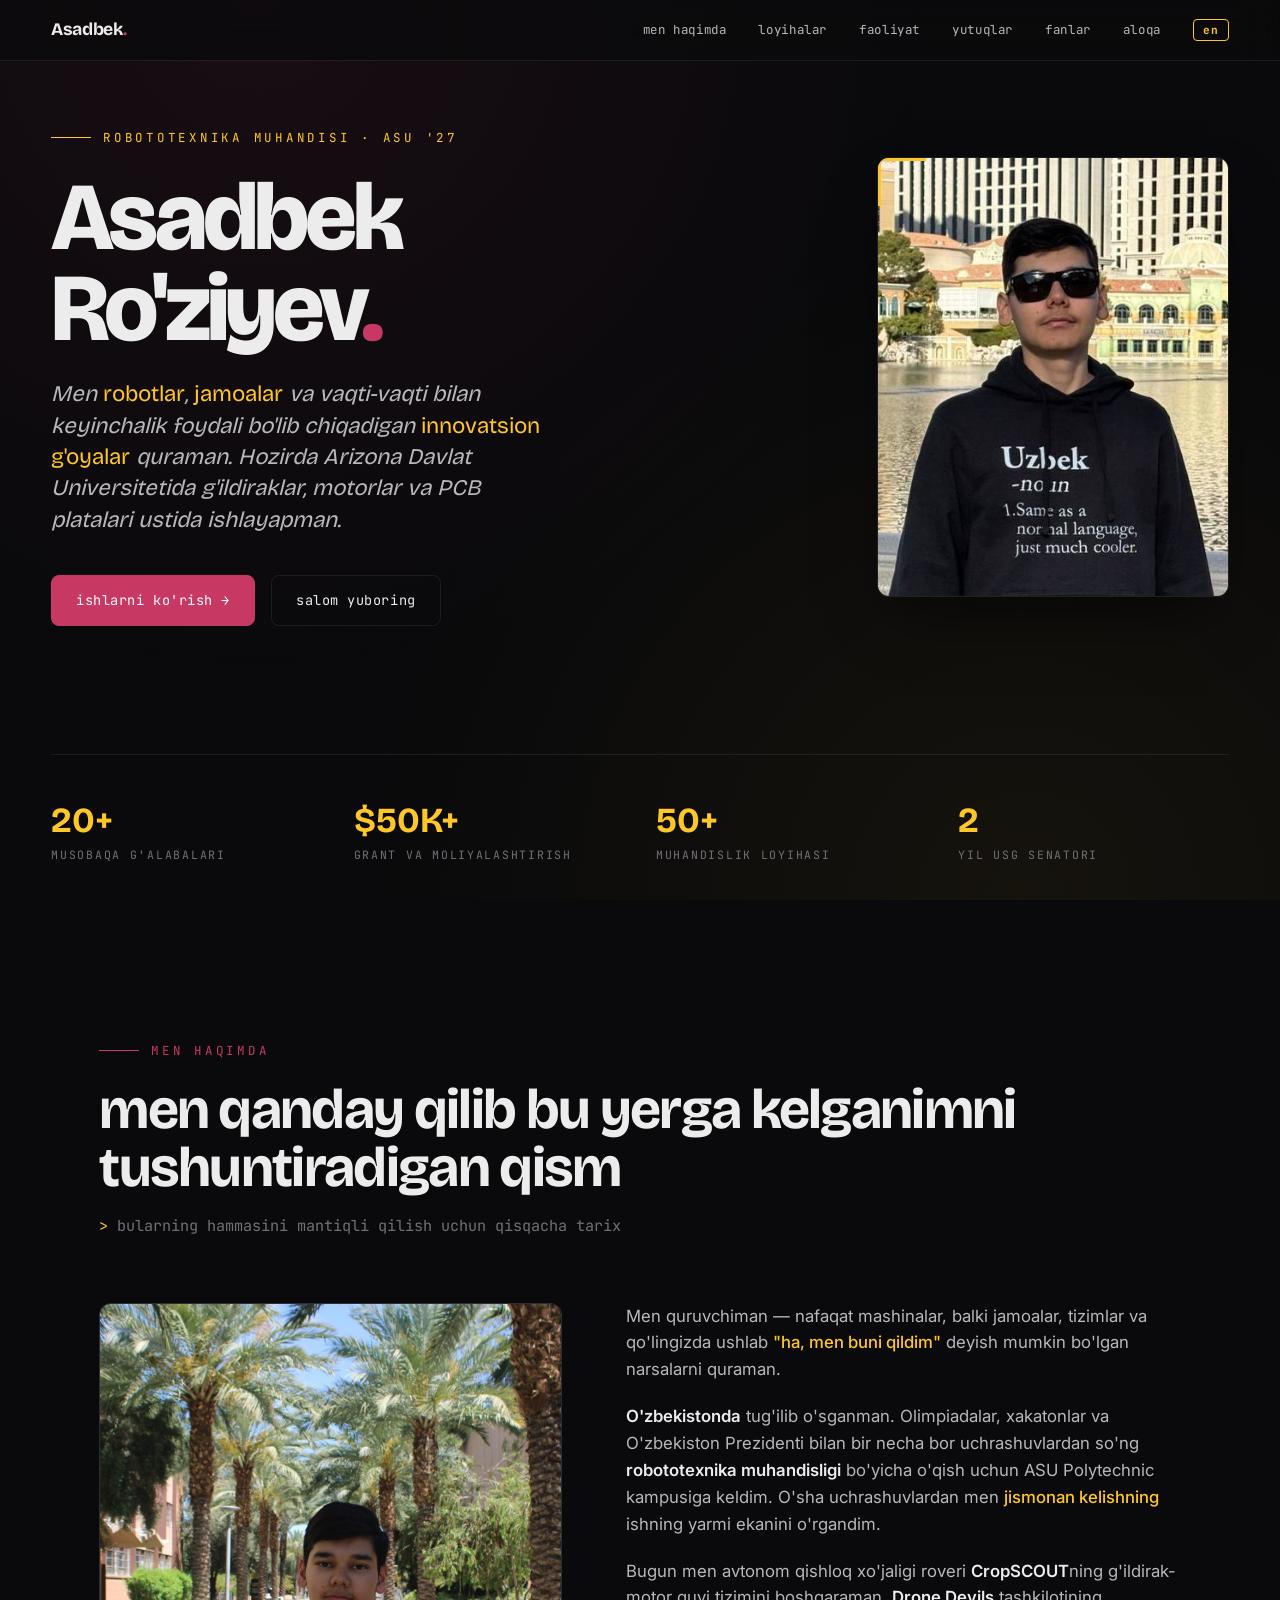
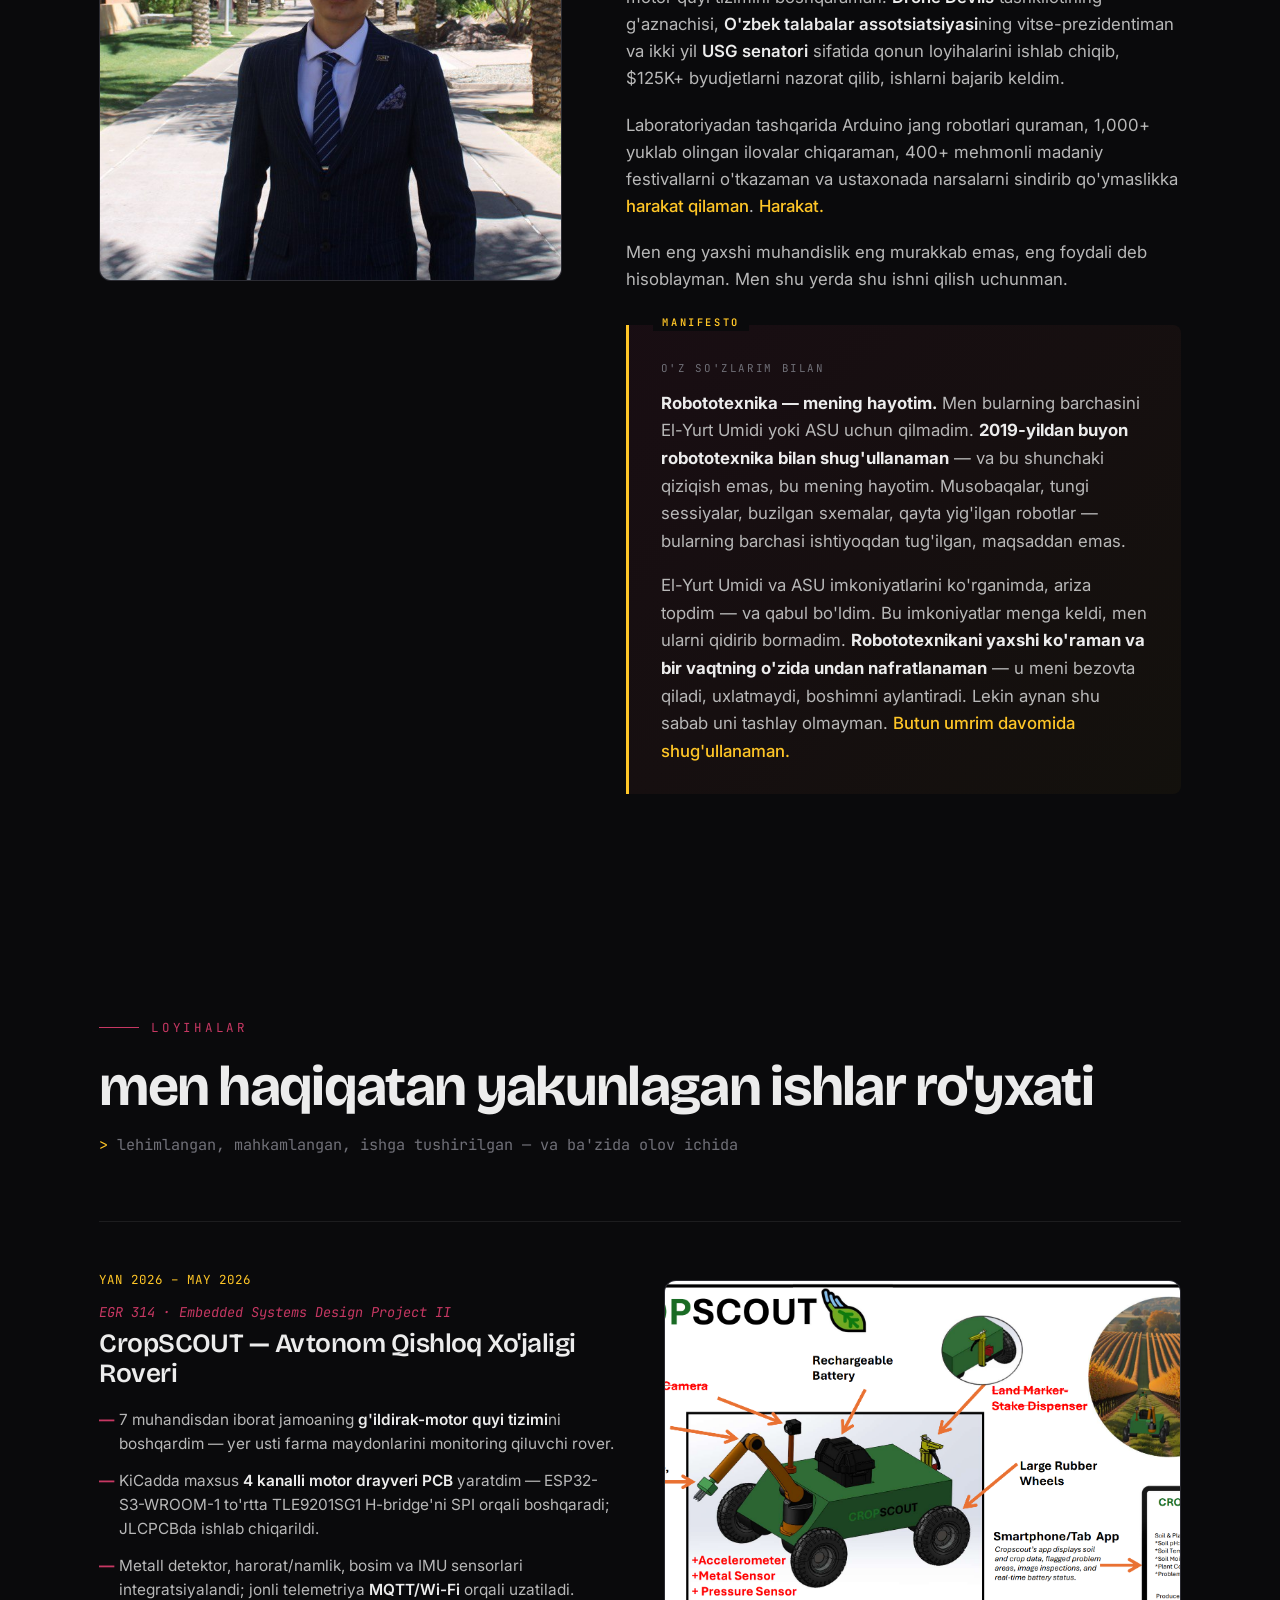
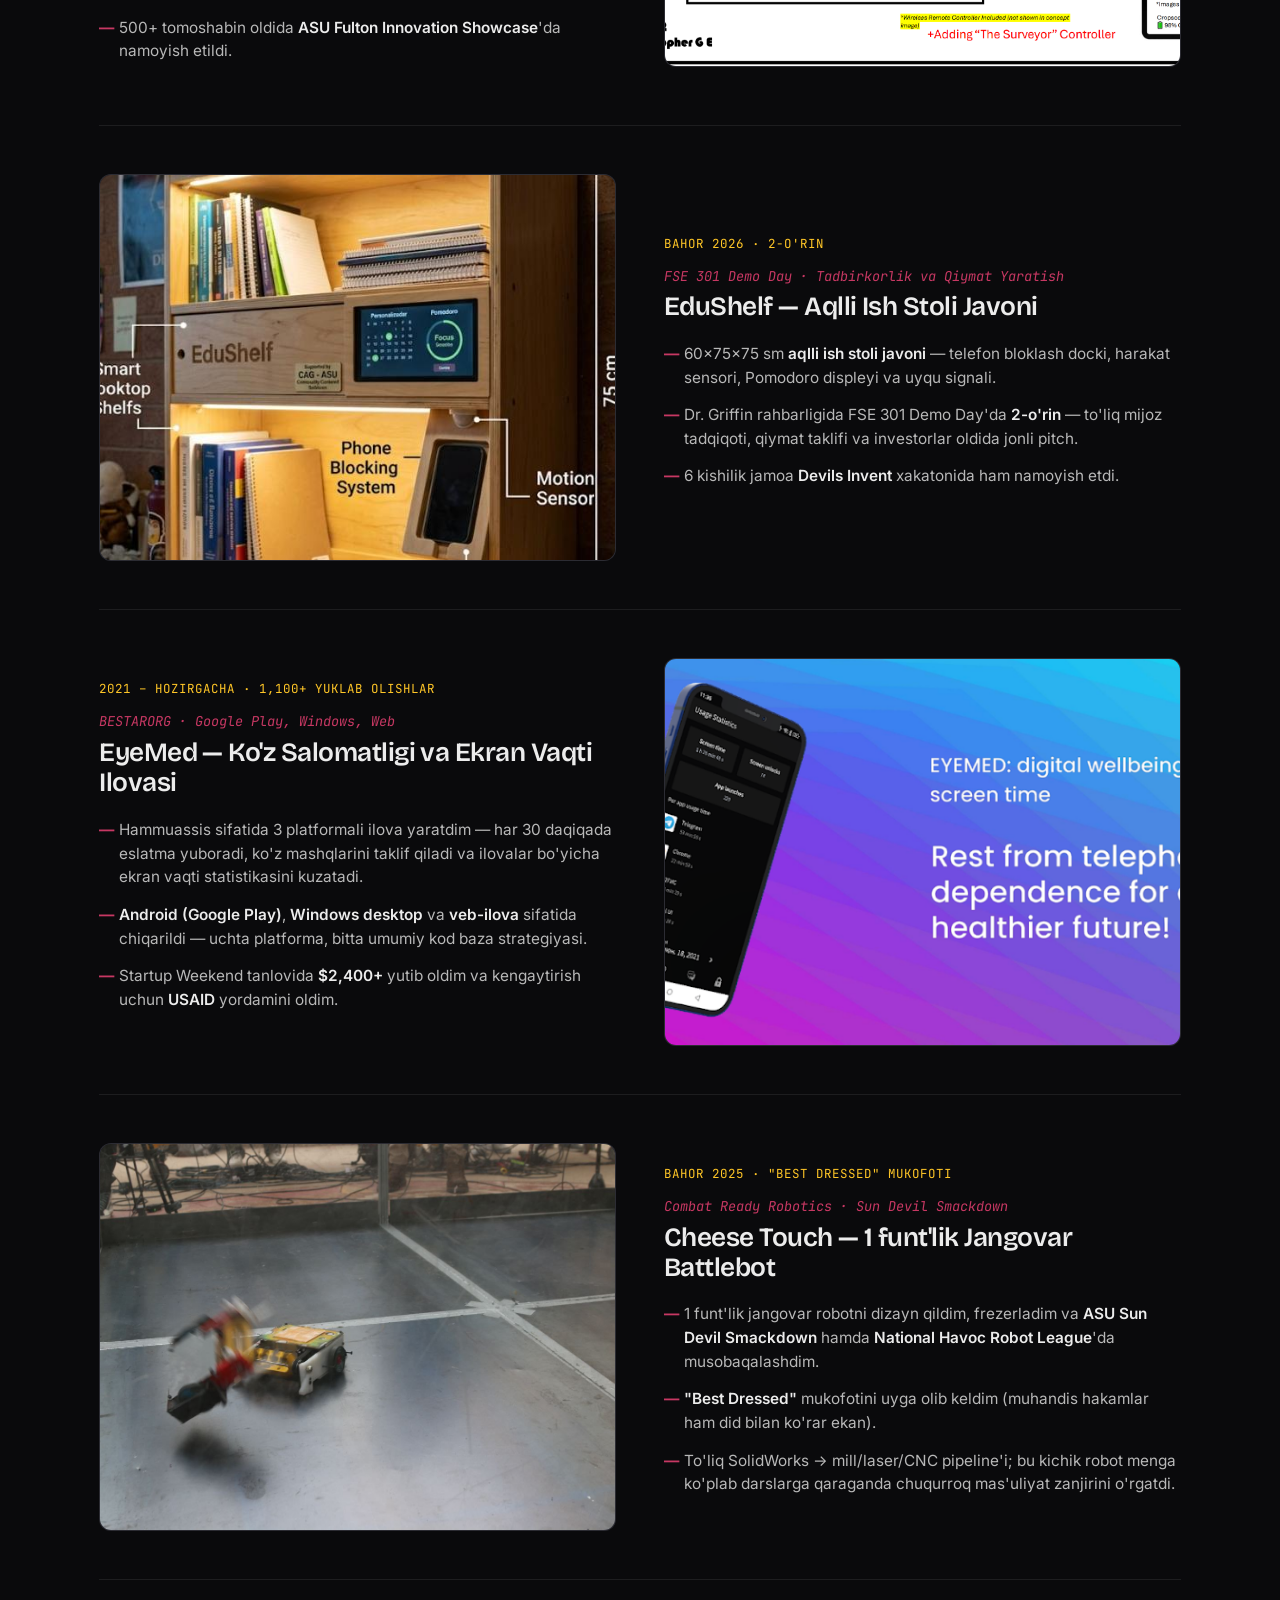
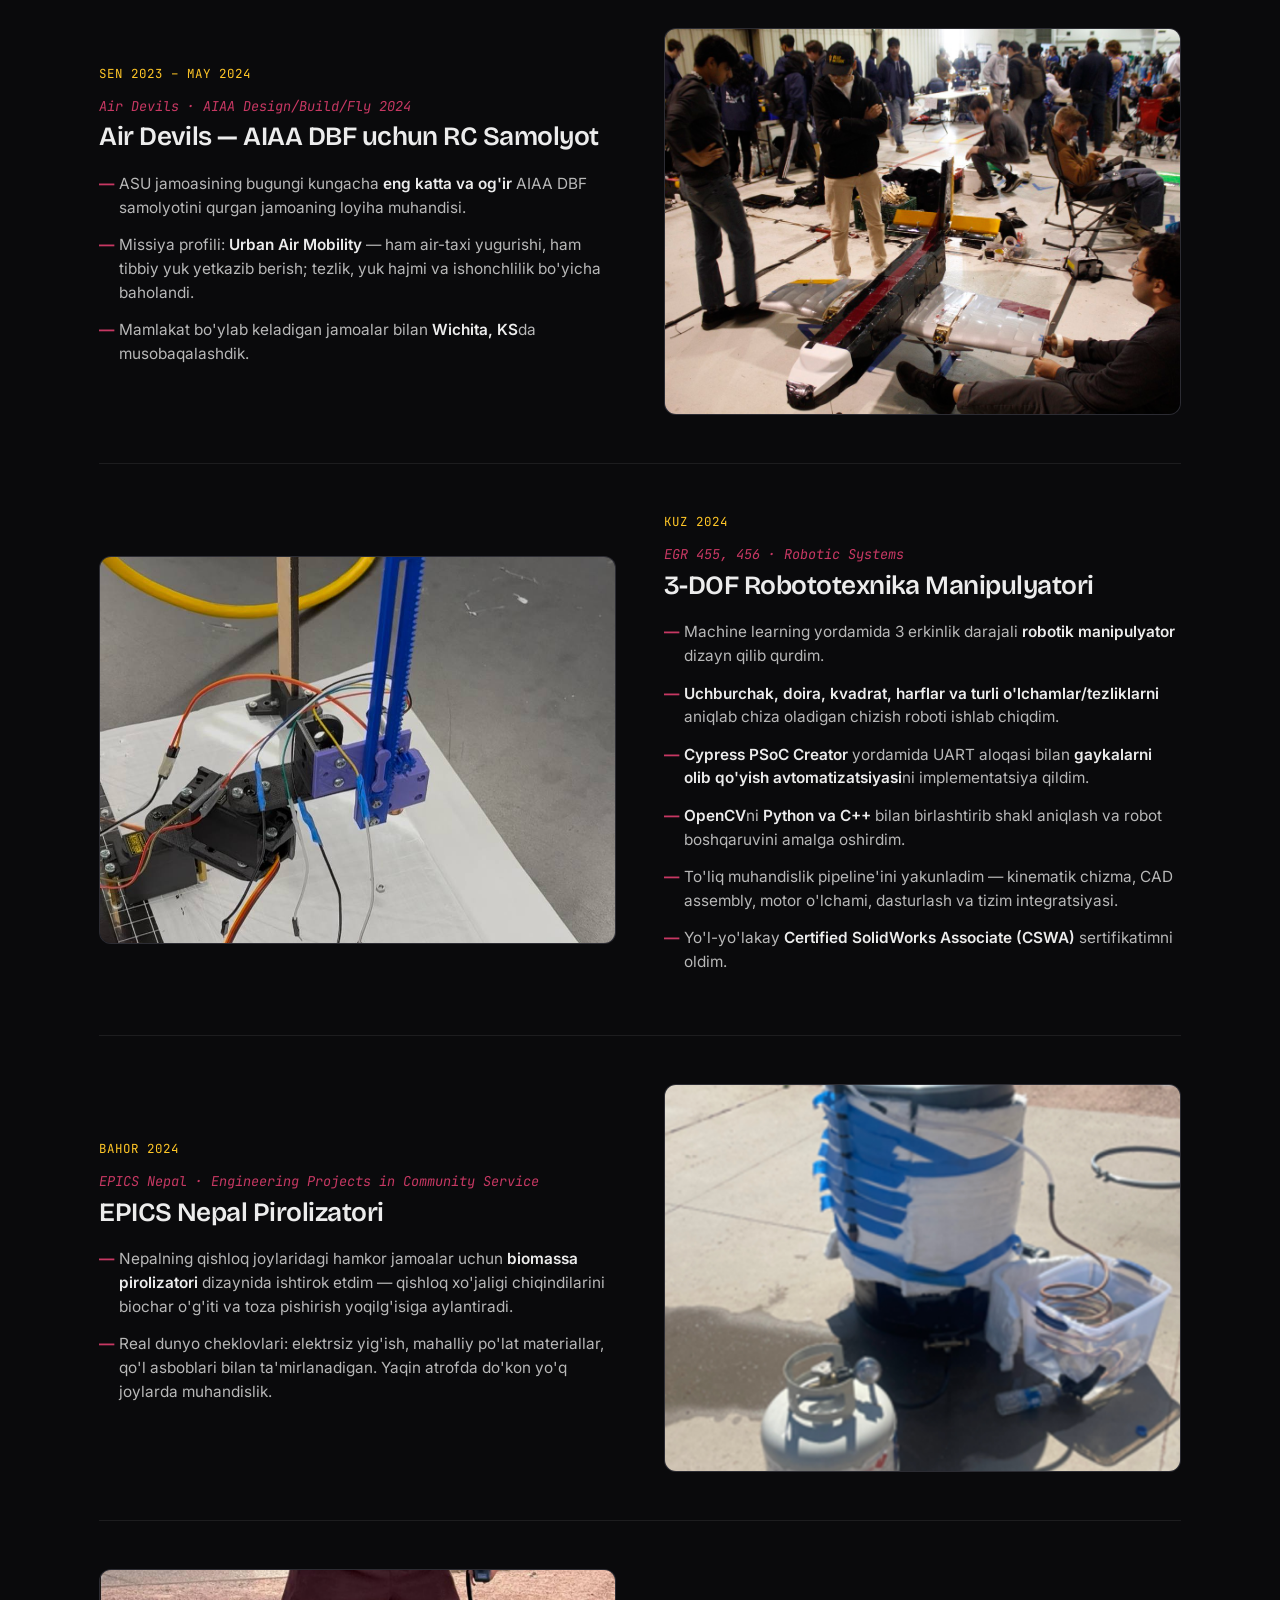
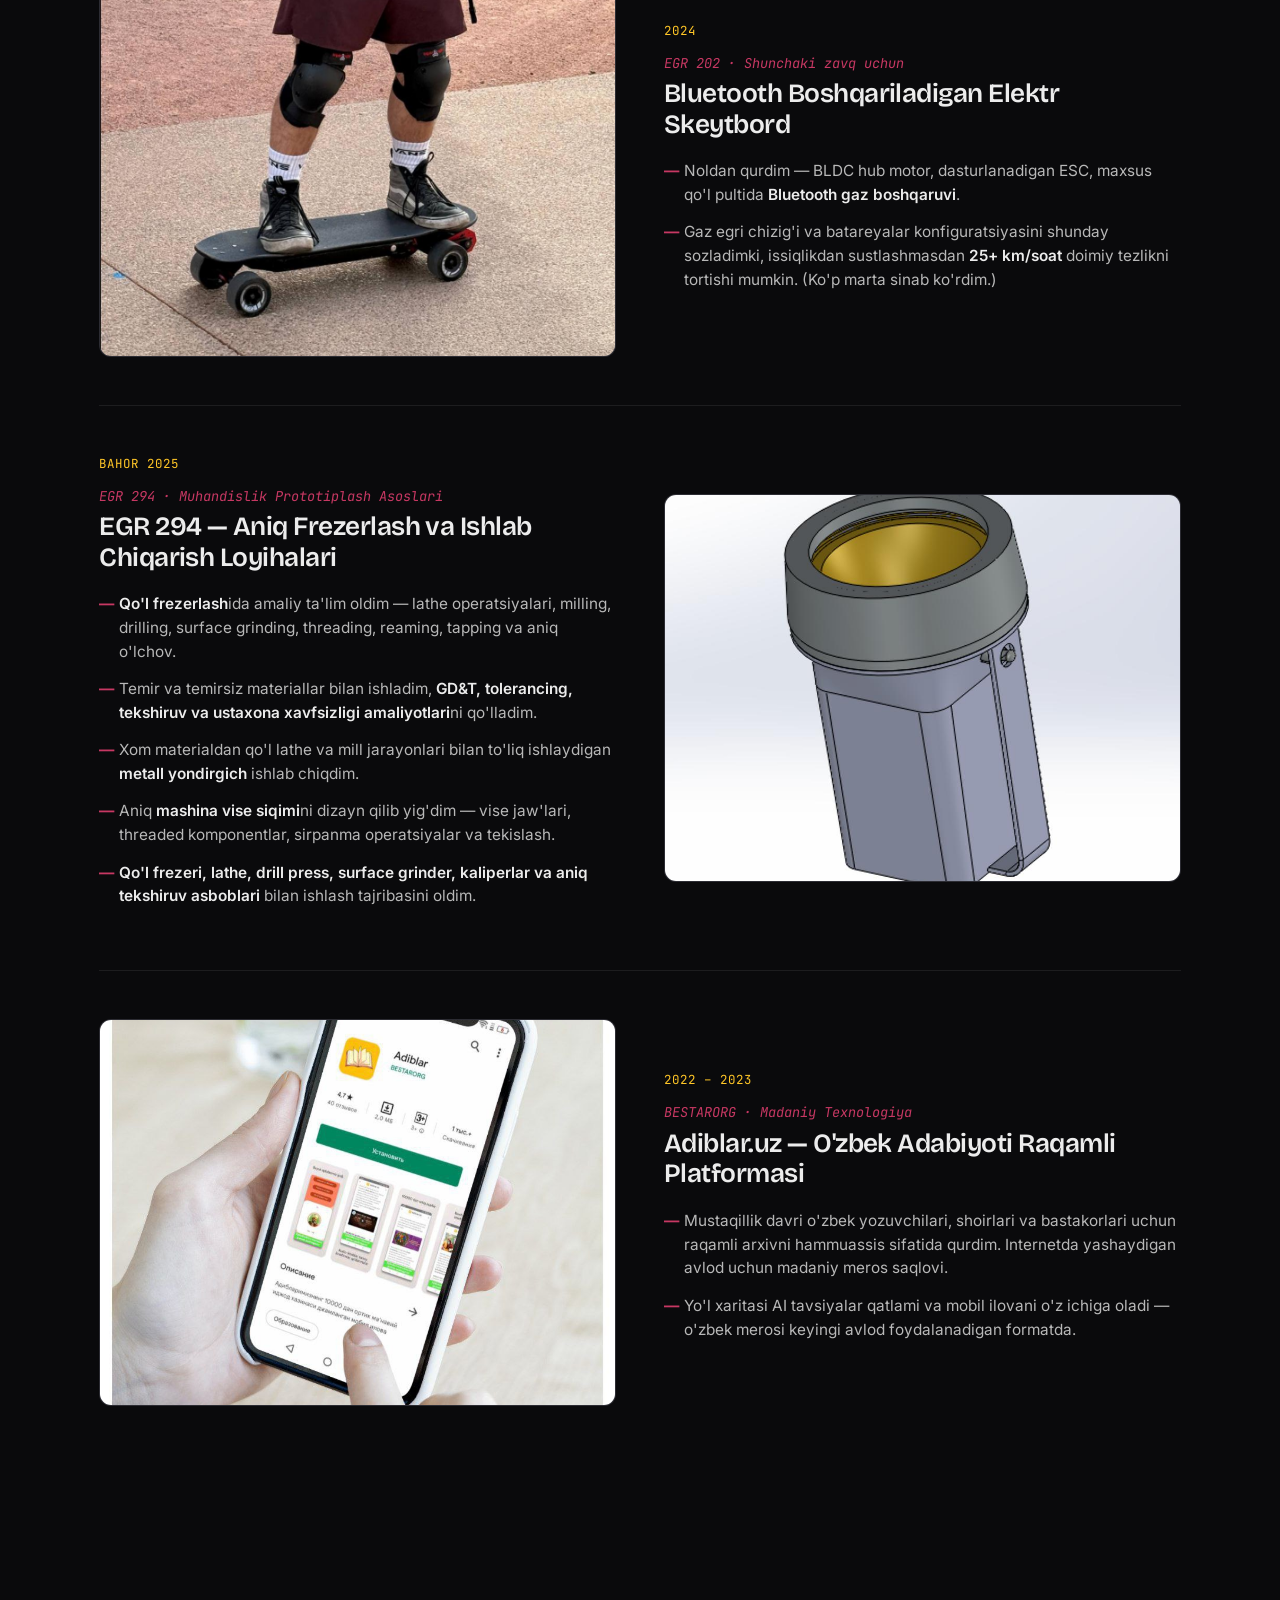
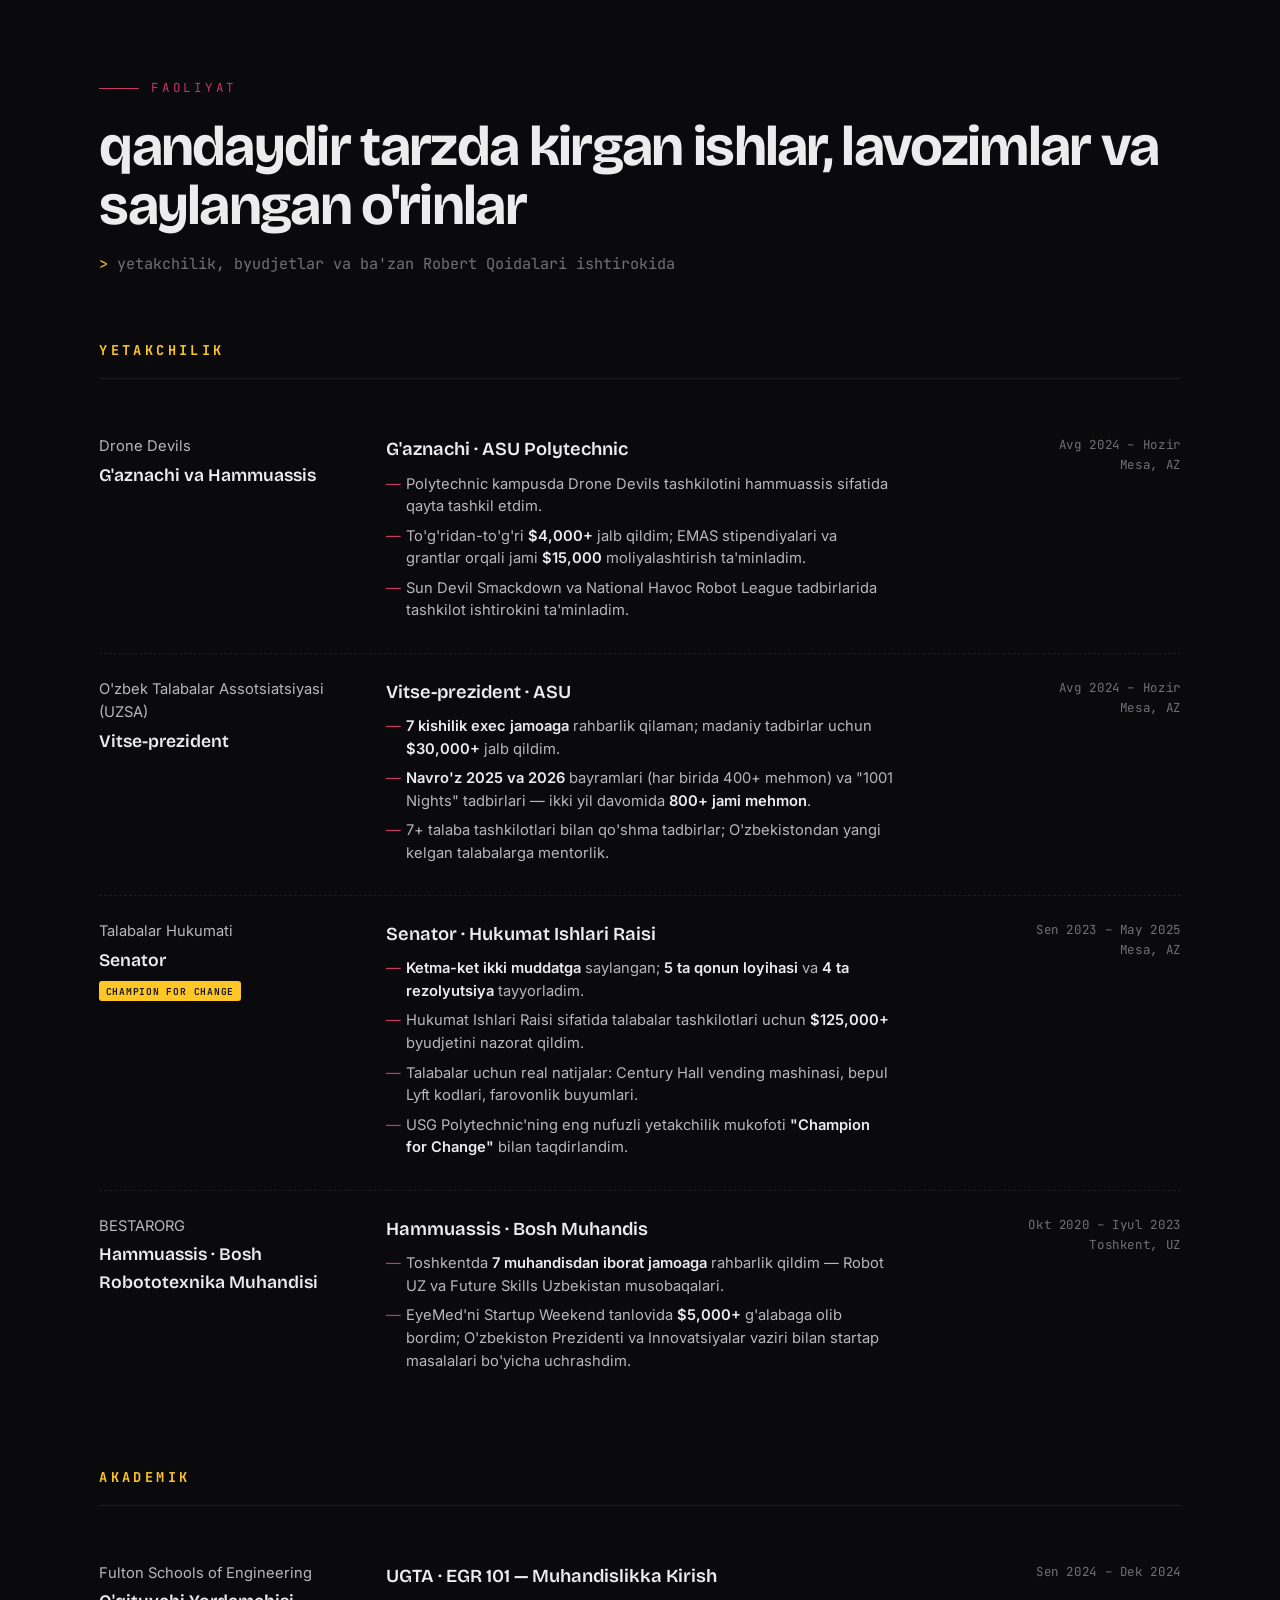
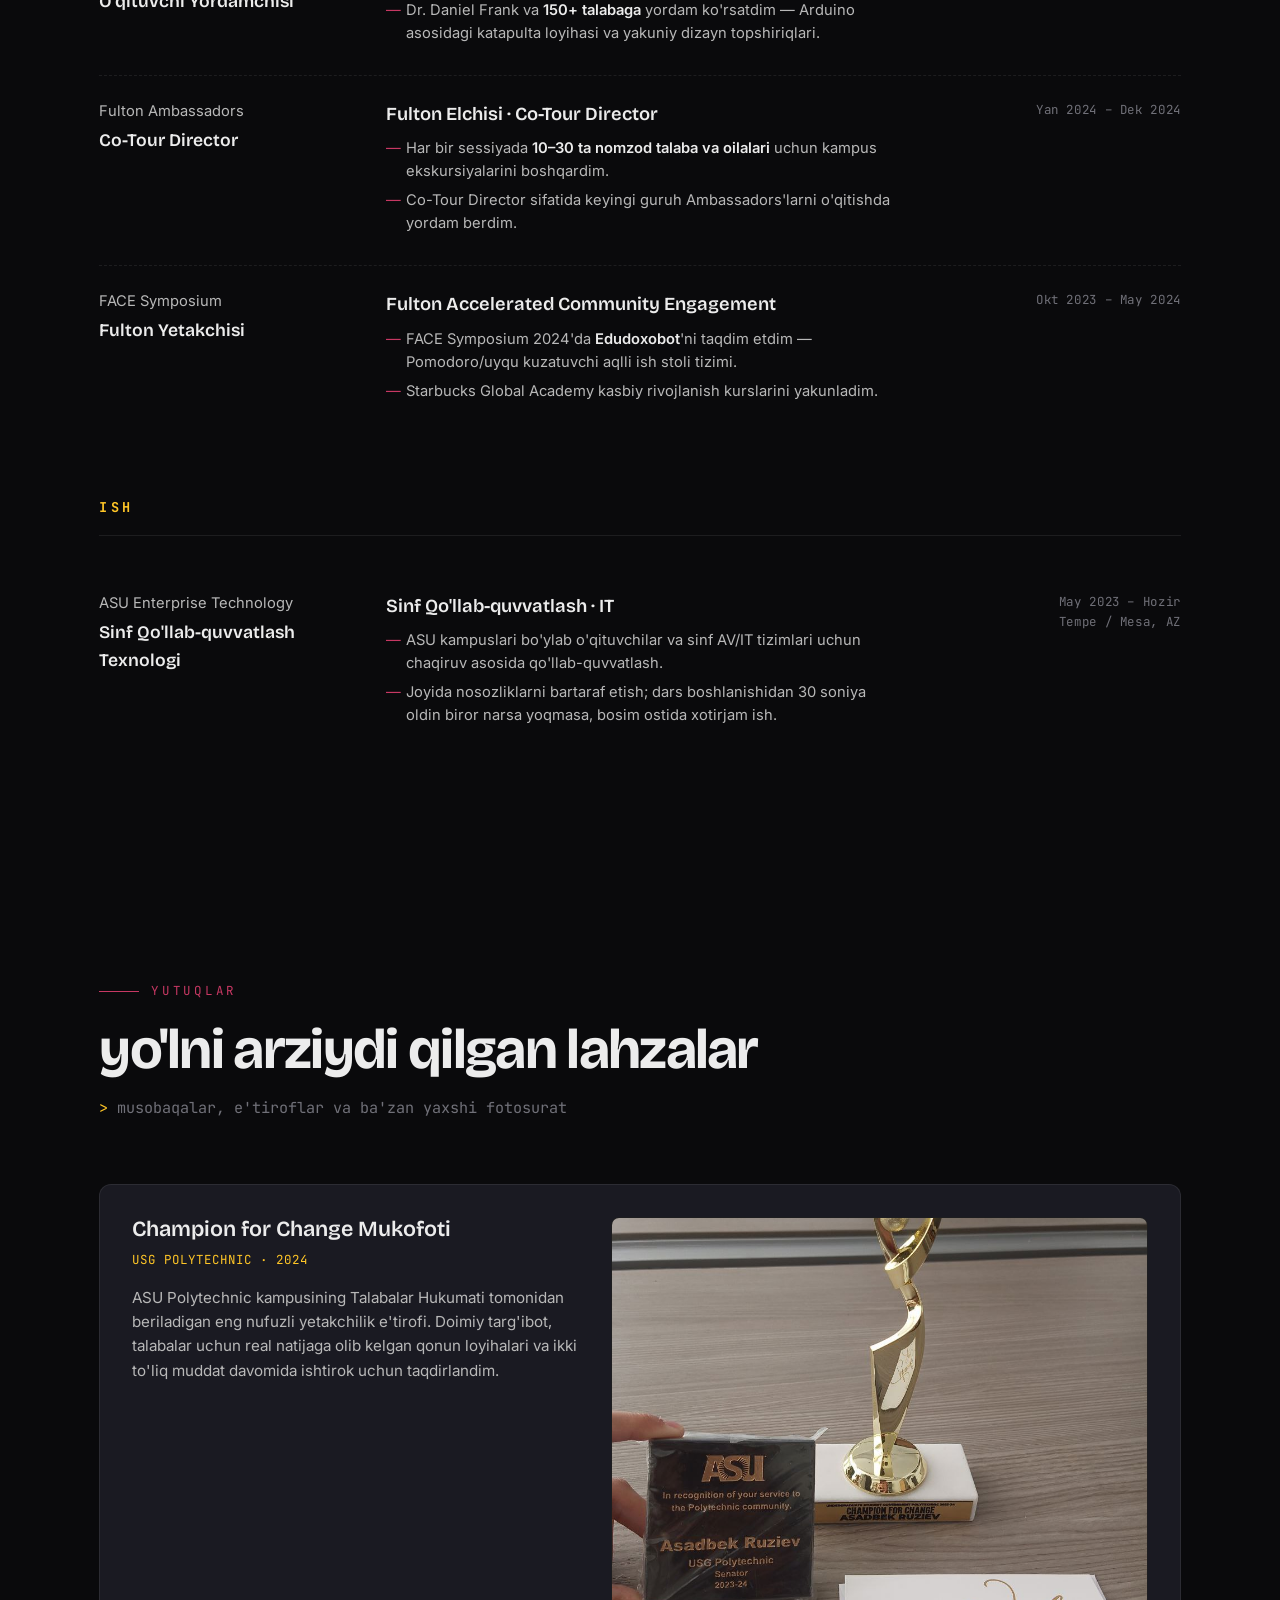
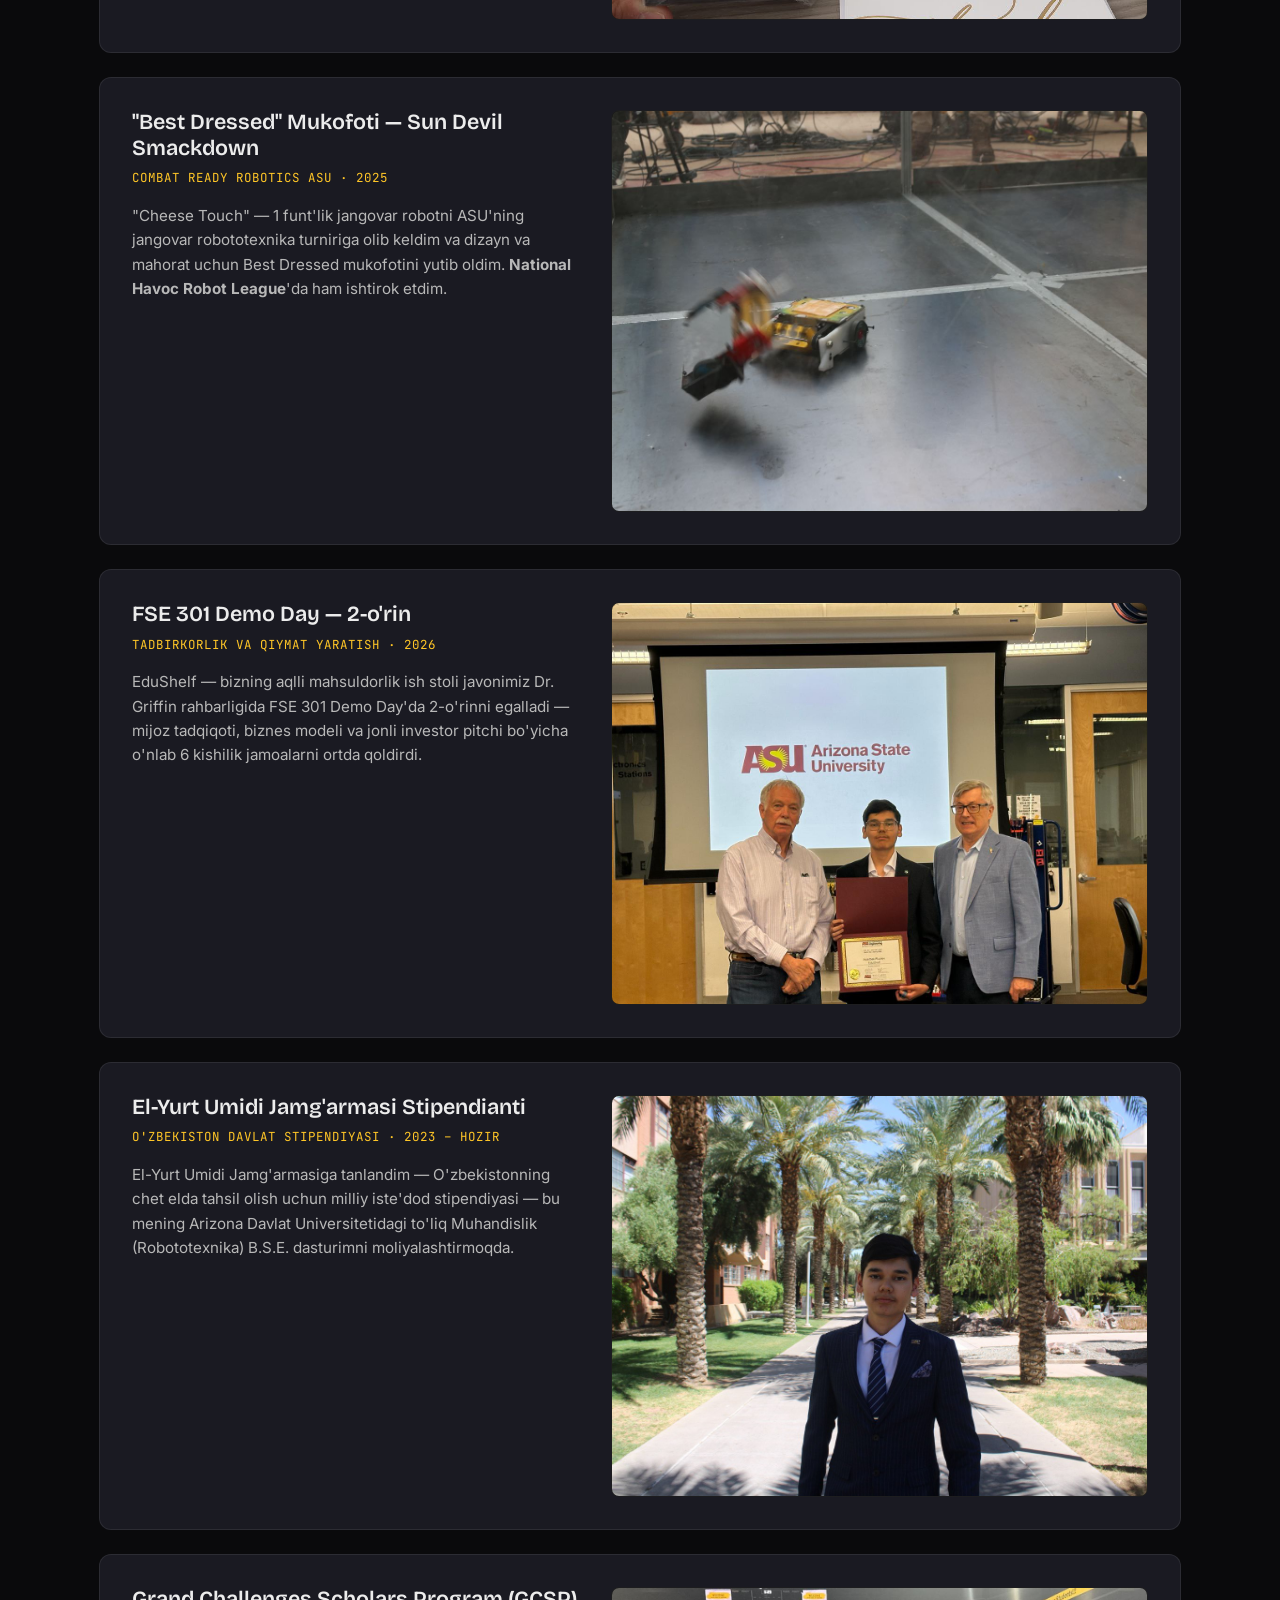
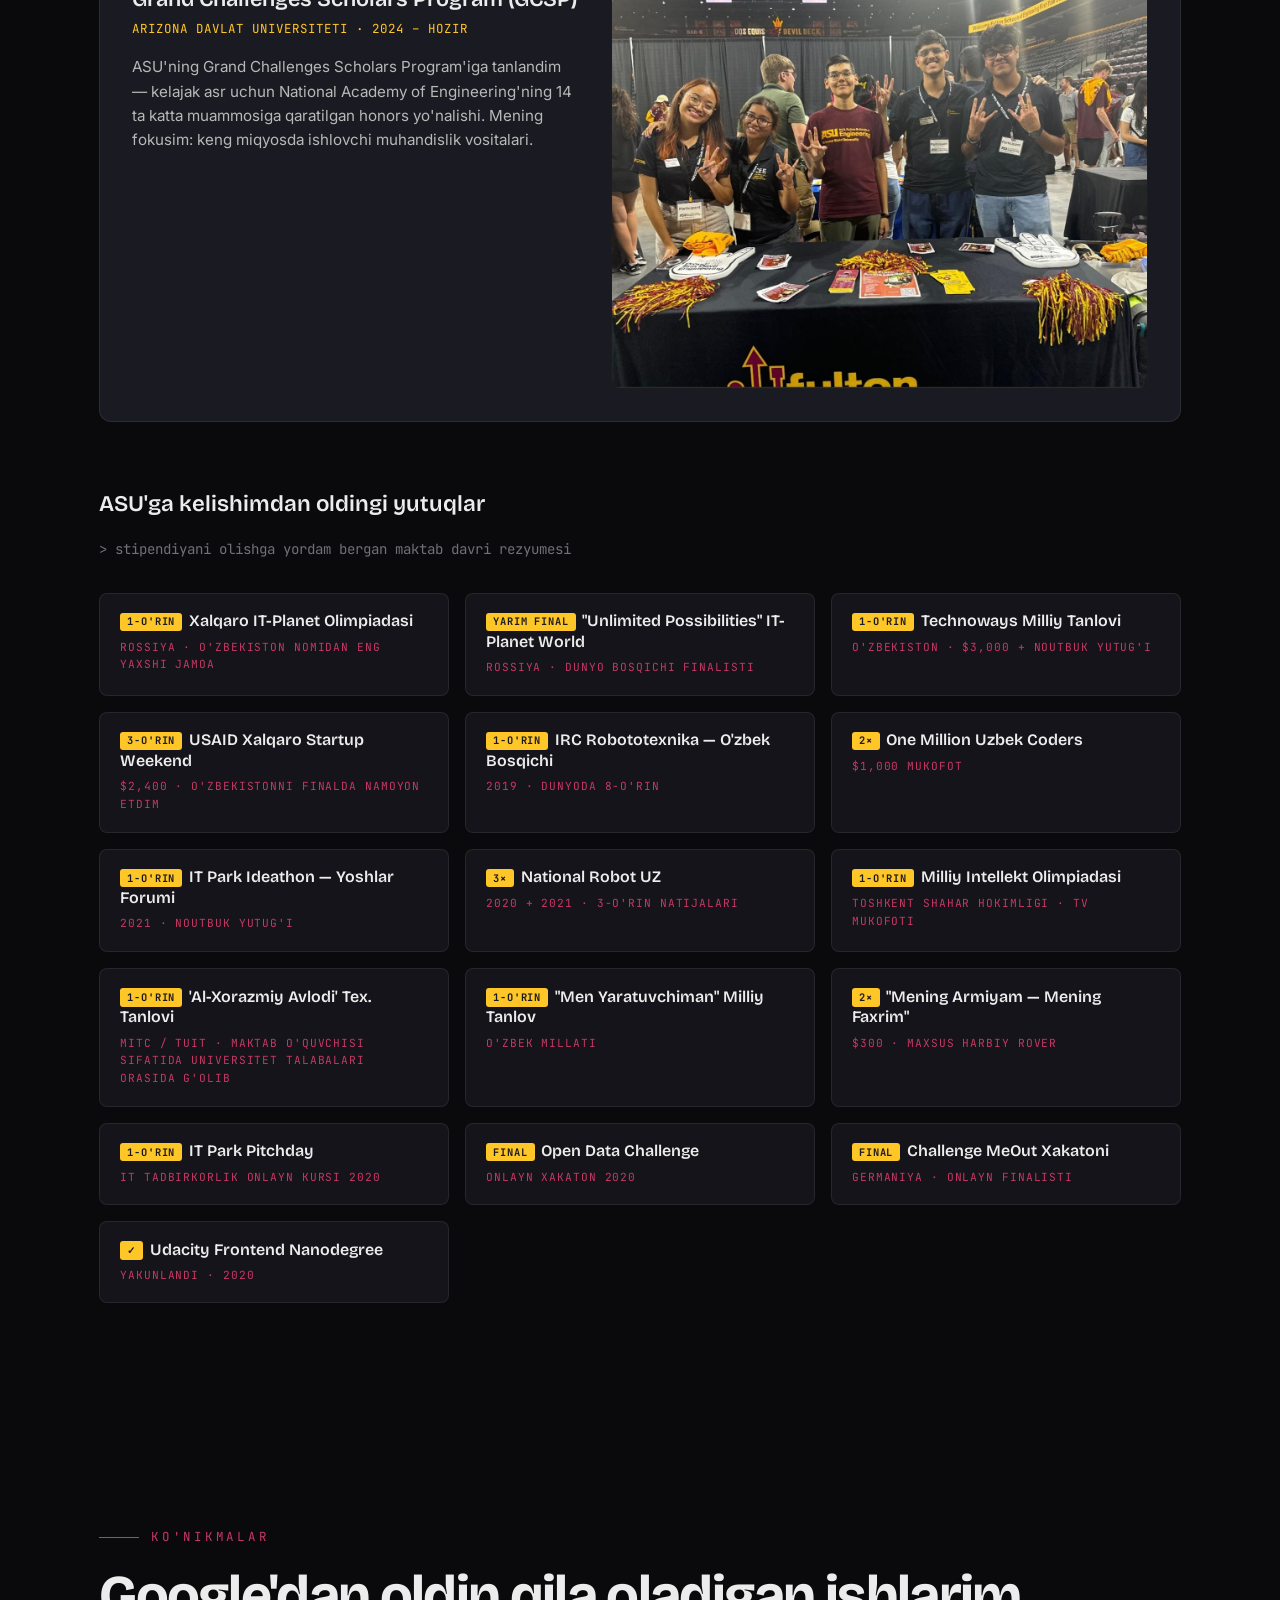
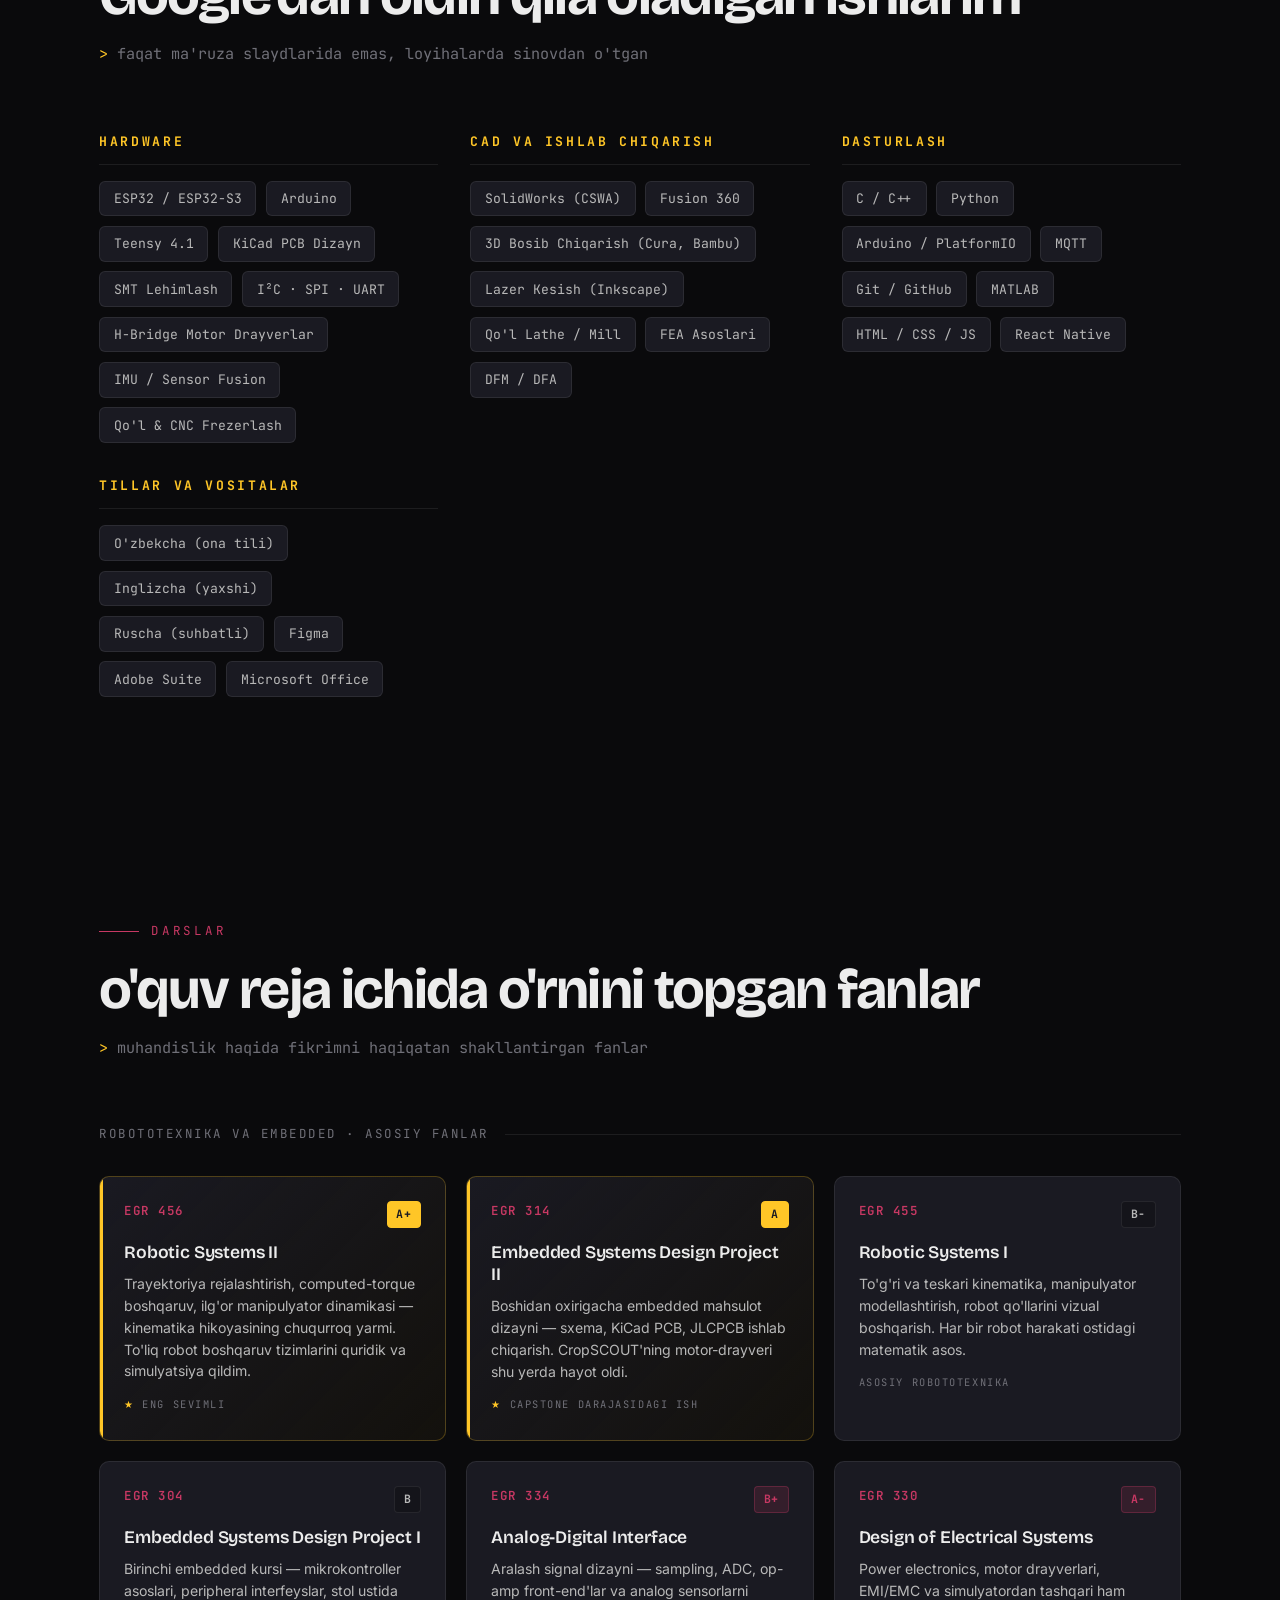
==== index-uz.html @ 509a9476 "uzbek site" ====
<!DOCTYPE html>
<html lang="uz">
<head>
<meta charset="UTF-8">
<meta name="viewport" content="width=device-width, initial-scale=1">
<title>Asadbek Ro'ziyev — Robototexnika muhandisi @ ASU</title>
<meta name="description" content="Asadbek Ro'ziyev — Arizona Davlat Universitetida robototexnika talabasi. Robotlar quruvchi, jamoalar tashkilotchisi, ish bajaruvchi.">

<link rel="apple-touch-icon" sizes="180x180" href="apple-touch-icon.png">
<link rel="icon" type="image/png" sizes="32x32" href="favicon-32x32.png">
<link rel="icon" type="image/png" sizes="16x16" href="favicon-16x16.png">
<link rel="manifest" href="site.webmanifest">

<link rel="preconnect" href="https://fonts.googleapis.com">
<link rel="preconnect" href="https://fonts.gstatic.com" crossorigin>
<link href="https://fonts.googleapis.com/css2?family=Bricolage+Grotesque:opsz,wght@12..96,400;12..96,500;12..96,600;12..96,700;12..96,800&family=Inter:wght@300;400;500;600;700&family=JetBrains+Mono:wght@400;500;600&display=swap" rel="stylesheet">

<style>
/* ====================================================================
   ASADBEK RUZIEV — PORTFOLIO
   Single-file build · dark theme · ASU maroon + gold accents
   Inspired by the structure of shauryamanglik.com (witty section labels,
   timeline-style project cards, achievement grid).
   ==================================================================== */

:root {
    --bg:           #0a0a0c;
    --bg-elev:      #14141a;
    --bg-card:      #1a1a22;
    --bg-card-hi:   #22222c;
    --border:       rgba(255,255,255,0.08);
    --border-hi:    rgba(255,255,255,0.18);

    --ink:          #ECECEC;
    --ink-soft:     #B8B8B8;
    --ink-mute:     #707078;

    --maroon:       #C73863;       /* slightly brightened ASU maroon for dark bg */
    --maroon-deep:  #8C1D40;
    --gold:         #FFC627;
    --gold-soft:    #FFD767;

    --font-display: "Bricolage Grotesque", system-ui, sans-serif;
    --font-body:    "Inter", system-ui, sans-serif;
    --font-mono:    "JetBrains Mono", monospace;

    --max:          74rem;
    --pad-x:        clamp(1.5rem, 4vw, 4rem);
}

* { box-sizing: border-box; margin: 0; padding: 0; }
html { scroll-behavior: smooth; }
body {
    background: var(--bg);
    color: var(--ink);
    font-family: var(--font-body);
    font-size: 17px;
    line-height: 1.6;
    -webkit-font-smoothing: antialiased;
    overflow-x: hidden;
}

/* Soft grid background */
body::before {
    content: "";
    position: fixed;
    inset: 0;
    background-image:
        radial-gradient(circle at 20% 0%, rgba(199, 56, 99, 0.08) 0%, transparent 50%),
        radial-gradient(circle at 80% 100%, rgba(255, 198, 39, 0.05) 0%, transparent 50%);
    pointer-events: none;
    z-index: -1;
}

img { display: block; max-width: 100%; height: auto; }
a { color: var(--gold); text-decoration: none; transition: color .2s; }
a:hover { color: var(--gold-soft); }

/* =========================== NAV =========================== */
nav.topnav {
    position: fixed; top: 0; left: 0; right: 0;
    background: rgba(10,10,12,0.7);
    backdrop-filter: blur(20px);
    -webkit-backdrop-filter: blur(20px);
    border-bottom: 1px solid var(--border);
    z-index: 100;
    padding: 1rem var(--pad-x);
}
nav.topnav .nav-inner {
    max-width: var(--max);
    margin: 0 auto;
    display: flex;
    justify-content: space-between;
    align-items: center;
    gap: 2rem;
}
nav.topnav .brand {
    font-family: var(--font-display);
    font-weight: 700;
    font-size: 1.1rem;
    color: var(--ink);
    letter-spacing: -0.02em;
}
nav.topnav .brand span { color: var(--maroon); }
nav.topnav ul {
    list-style: none;
    display: flex;
    gap: 2rem;
    font-family: var(--font-mono);
    font-size: 0.78rem;
    letter-spacing: 0.05em;
}
nav.topnav ul a {
    color: var(--ink-soft);
    text-transform: lowercase;
}
nav.topnav ul a:hover { color: var(--ink); }
@media (max-width: 700px) {
    nav.topnav ul { display: none; }
}

/* =========================== HERO =========================== */
.hero {
    min-height: 100vh;
    display: flex;
    align-items: center;
    padding: 8rem var(--pad-x) 4rem;
    position: relative;
}
.hero-inner {
    max-width: var(--max);
    margin: 0 auto;
    width: 100%;
    display: grid;
    grid-template-columns: 1.4fr 1fr;
    gap: 4rem;
    align-items: center;
}
.hero-text .eyebrow {
    font-family: var(--font-mono);
    font-size: 0.78rem;
    color: var(--gold);
    letter-spacing: 0.3em;
    text-transform: uppercase;
    margin-bottom: 1.5rem;
    display: flex;
    align-items: center;
    gap: 0.75rem;
}
.hero-text .eyebrow::before {
    content: "";
    width: 2.5rem;
    height: 1px;
    background: var(--gold);
}
.hero-text h1 {
    font-family: var(--font-display);
    font-weight: 800;
    font-size: clamp(3rem, 8vw, 6rem);
    line-height: 0.95;
    letter-spacing: -0.04em;
    margin-bottom: 1.5rem;
}
.hero-text h1 .accent { color: var(--maroon); }
.hero-text .tagline {
    font-family: var(--font-display);
    font-weight: 400;
    font-size: clamp(1.1rem, 2vw, 1.4rem);
    color: var(--ink-soft);
    line-height: 1.4;
    max-width: 32rem;
    margin-bottom: 2.5rem;
    font-style: italic;
}
.hero-text .tagline em { color: var(--gold); font-style: normal; }
.hero-cta {
    display: flex;
    gap: 1rem;
    flex-wrap: wrap;
}
.btn {
    display: inline-flex;
    align-items: center;
    gap: 0.5rem;
    padding: 0.85rem 1.5rem;
    border-radius: 8px;
    font-family: var(--font-mono);
    font-size: 0.85rem;
    letter-spacing: 0.04em;
    text-transform: lowercase;
    transition: all 0.25s;
    border: 1px solid var(--border);
}
.btn-primary {
    background: var(--maroon);
    color: white;
    border-color: var(--maroon);
}
.btn-primary:hover {
    background: var(--maroon-deep);
    transform: translateY(-2px);
    color: white;
}
.btn-ghost {
    background: transparent;
    color: var(--ink);
}
.btn-ghost:hover {
    border-color: var(--gold);
    color: var(--gold);
    transform: translateY(-2px);
}
.hero-portrait {
    position: relative;
    aspect-ratio: 4/5;
    max-width: 22rem;
    margin-left: auto;
    border-radius: 12px;
    overflow: hidden;
    border: 1px solid var(--border);
    box-shadow:
        0 1px 0 rgba(255,255,255,0.04) inset,
        0 30px 60px -20px rgba(0,0,0,0.6);
}
.hero-portrait::before {
    content: "";
    position: absolute;
    top: 0; left: 0;
    width: 3rem; height: 3px;
    background: var(--gold);
    z-index: 2;
}
.hero-portrait::after {
    content: "";
    position: absolute;
    top: 0; left: 0;
    width: 3px; height: 3rem;
    background: var(--gold);
    z-index: 2;
}
.hero-portrait img {
    width: 100%;
    height: 100%;
    object-fit: cover;
    filter: saturate(1.05);
}
.hero-stats {
    grid-column: 1 / -1;
    margin-top: 4rem;
    padding-top: 3rem;
    border-top: 1px solid var(--border);
    display: grid;
    grid-template-columns: repeat(auto-fit, minmax(160px, 1fr));
    gap: 2rem;
}
.hero-stat .num {
    font-family: var(--font-display);
    font-weight: 700;
    font-size: 2.2rem;
    color: var(--gold);
    line-height: 1;
}
.hero-stat .label {
    font-family: var(--font-mono);
    font-size: 0.72rem;
    letter-spacing: 0.15em;
    text-transform: uppercase;
    color: var(--ink-mute);
    margin-top: 0.5rem;
}
@media (max-width: 800px) {
    .hero-inner { grid-template-columns: 1fr; gap: 2.5rem; }
    .hero-portrait { max-width: 16rem; margin: 0; }
}

/* =========================== SECTION SHELL =========================== */
section.s {
    padding: 7rem var(--pad-x);
    max-width: var(--max);
    margin: 0 auto;
    scroll-margin-top: 5rem;
}
.s-eyebrow {
    font-family: var(--font-mono);
    font-size: 0.78rem;
    color: var(--maroon);
    letter-spacing: 0.3em;
    text-transform: uppercase;
    margin-bottom: 1.25rem;
    display: flex;
    align-items: center;
    gap: 0.75rem;
}
.s-eyebrow::before {
    content: "";
    width: 2.5rem; height: 1px;
    background: var(--maroon);
}
.s-title {
    font-family: var(--font-display);
    font-weight: 700;
    font-size: clamp(2rem, 5vw, 3.5rem);
    line-height: 1.05;
    letter-spacing: -0.03em;
    margin-bottom: 1rem;
    max-width: 32ch;
}
.s-sub {
    font-family: var(--font-mono);
    font-size: 0.95rem;
    color: var(--ink-mute);
    margin-bottom: 4rem;
}
.s-sub::before { content: "> "; color: var(--gold); }

/* =========================== ABOUT =========================== */
.about-grid {
    display: grid;
    grid-template-columns: 1fr 1.2fr;
    gap: 4rem;
    align-items: start;
}
.about-photo {
    border-radius: 12px;
    overflow: hidden;
    border: 1px solid var(--border);
    aspect-ratio: 4/5;
    background: var(--bg-card);
}
.about-photo img { width: 100%; height: 100%; object-fit: cover; }
.about-text p {
    color: var(--ink-soft);
    margin-bottom: 1.25rem;
    font-size: 1.05rem;
}
.about-text strong { color: var(--ink); font-weight: 600; }
.about-text em { color: var(--gold); font-style: normal; font-weight: 500; }
@media (max-width: 800px) {
    .about-grid { grid-template-columns: 1fr; gap: 2.5rem; }
    .about-photo { max-width: 18rem; }
}

/* =========================== PROJECT CARD =========================== */
.project {
    display: grid;
    grid-template-columns: 1fr 1fr;
    gap: 3rem;
    padding: 3rem 0;
    border-top: 1px solid var(--border);
    align-items: center;
}
.project:first-of-type { border-top: none; padding-top: 0; }
.project-info .date {
    font-family: var(--font-mono);
    font-size: 0.78rem;
    color: var(--gold);
    letter-spacing: 0.08em;
    text-transform: uppercase;
    margin-bottom: 0.75rem;
}
.project-info .org {
    font-family: var(--font-mono);
    font-size: 0.85rem;
    color: var(--maroon);
    font-style: italic;
    margin-bottom: 0.25rem;
}
.project-info h3 {
    font-family: var(--font-display);
    font-weight: 600;
    font-size: 1.65rem;
    line-height: 1.15;
    letter-spacing: -0.02em;
    margin-bottom: 1.25rem;
    color: var(--ink);
}
.project-info ul {
    list-style: none;
    padding: 0;
}
.project-info ul li {
    color: var(--ink-soft);
    font-size: 0.96rem;
    margin-bottom: 0.85rem;
    padding-left: 1.25rem;
    position: relative;
    line-height: 1.55;
}
.project-info ul li::before {
    content: "—";
    position: absolute;
    left: 0;
    color: var(--maroon);
    font-weight: 700;
}
.project-info ul li strong {
    color: var(--ink);
    font-weight: 600;
}
.project-media {
    border-radius: 12px;
    overflow: hidden;
    border: 1px solid var(--border);
    background: var(--bg-card);
    aspect-ratio: 4/3;
    position: relative;
}
.project-media img {
    width: 100%; height: 100%;
    object-fit: cover;
    transition: transform .8s cubic-bezier(.2,.7,.2,1);
}
.project:hover .project-media img { transform: scale(1.04); }
.project.reverse { direction: rtl; }
.project.reverse > * { direction: ltr; }

@media (max-width: 800px) {
    .project, .project.reverse {
        grid-template-columns: 1fr;
        direction: ltr;
        gap: 1.5rem;
        padding: 2.5rem 0;
    }
}

/* =========================== CAREER (timeline-ish) =========================== */
.career-block {
    margin-bottom: 4rem;
}
.career-block:last-child { margin-bottom: 0; }
.career-block h3.career-title {
    font-family: var(--font-mono);
    font-size: 0.85rem;
    letter-spacing: 0.25em;
    text-transform: uppercase;
    color: var(--gold);
    margin-bottom: 2rem;
    padding-bottom: 1rem;
    border-bottom: 1px solid var(--border);
}
.role {
    display: grid;
    grid-template-columns: 1fr 2fr 1fr;
    gap: 2rem;
    padding: 1.5rem 0;
    border-bottom: 1px dashed var(--border);
    align-items: start;
}
.role:last-child { border-bottom: none; }
.role .role-org {
    color: var(--ink-soft);
    font-size: 0.92rem;
}
.role .role-org strong {
    display: block;
    color: var(--ink);
    font-weight: 600;
    font-family: var(--font-display);
    font-size: 1.1rem;
    margin-top: 0.2rem;
}
.role .role-detail {
    color: var(--ink-soft);
    font-size: 0.94rem;
}
.role .role-detail h4 {
    font-family: var(--font-display);
    font-size: 1.15rem;
    color: var(--ink);
    font-weight: 600;
    margin-bottom: 0.5rem;
}
.role .role-detail h4 .badge {
    display: inline-block;
    font-family: var(--font-mono);
    font-size: 0.65rem;
    letter-spacing: 0.1em;
    background: var(--gold);
    color: #1a1a22;
    padding: 0.2rem 0.5rem;
    border-radius: 4px;
    margin-left: 0.5rem;
    vertical-align: middle;
    text-transform: uppercase;
    font-weight: 700;
}
.role .role-detail ul {
    list-style: none;
    margin-top: 0.5rem;
}
.role .role-detail ul li {
    padding-left: 1.25rem;
    position: relative;
    margin-bottom: 0.4rem;
    font-size: 0.92rem;
    line-height: 1.55;
}
.role .role-detail ul li::before {
    content: "—";
    color: var(--maroon);
    position: absolute;
    left: 0;
}
.role .role-detail strong { color: var(--ink); font-weight: 600; }
.role .role-meta {
    font-family: var(--font-mono);
    font-size: 0.78rem;
    color: var(--ink-mute);
    text-align: right;
    letter-spacing: 0.05em;
}
@media (max-width: 800px) {
    .role {
        grid-template-columns: 1fr;
        gap: 0.75rem;
    }
    .role .role-meta { text-align: left; }
}

/* =========================== HIGHLIGHTS / ACHIEVEMENTS =========================== */
.highlight-card {
    background: var(--bg-card);
    border: 1px solid var(--border);
    border-radius: 12px;
    padding: 2rem;
    margin-bottom: 1.5rem;
    transition: all 0.3s;
    display: grid;
    grid-template-columns: 1fr 1.2fr;
    gap: 2rem;
    align-items: start;
}
.highlight-card:hover {
    border-color: var(--border-hi);
    background: var(--bg-card-hi);
    transform: translateY(-2px);
}
.highlight-card.no-media {
    grid-template-columns: 1fr;
}
.highlight-info h4 {
    font-family: var(--font-display);
    font-weight: 600;
    font-size: 1.35rem;
    color: var(--ink);
    margin-bottom: 0.4rem;
    line-height: 1.2;
}
.highlight-info .meta {
    font-family: var(--font-mono);
    font-size: 0.78rem;
    color: var(--gold);
    letter-spacing: 0.08em;
    text-transform: uppercase;
    margin-bottom: 1rem;
}
.highlight-info p {
    color: var(--ink-soft);
    font-size: 0.95rem;
    line-height: 1.6;
}
.highlight-media {
    border-radius: 8px;
    overflow: hidden;
    aspect-ratio: 4/3;
    background: var(--bg);
    border: 1px solid var(--border);
}
.highlight-media img { width: 100%; height: 100%; object-fit: cover; }
@media (max-width: 800px) {
    .highlight-card {
        grid-template-columns: 1fr;
        padding: 1.5rem;
    }
}

/* Compact list of smaller wins */
.wins-list {
    display: grid;
    grid-template-columns: repeat(auto-fill, minmax(280px, 1fr));
    gap: 1rem;
    margin-top: 2rem;
}
.win {
    background: var(--bg-elev);
    border: 1px solid var(--border);
    border-radius: 8px;
    padding: 1.1rem 1.25rem;
    transition: all 0.25s;
}
.win:hover {
    border-color: var(--gold);
    background: var(--bg-card);
}
.win h5 {
    font-family: var(--font-display);
    font-size: 1rem;
    font-weight: 600;
    color: var(--ink);
    line-height: 1.3;
    margin-bottom: 0.4rem;
}
.win .win-meta {
    font-family: var(--font-mono);
    font-size: 0.7rem;
    color: var(--maroon);
    letter-spacing: 0.08em;
    text-transform: uppercase;
}
.win .win-rank {
    display: inline-block;
    background: var(--gold);
    color: #1a1a22;
    font-family: var(--font-mono);
    font-size: 0.65rem;
    font-weight: 700;
    letter-spacing: 0.08em;
    padding: 0.15rem 0.45rem;
    border-radius: 3px;
    margin-right: 0.4rem;
    vertical-align: middle;
    text-transform: uppercase;
}

/* =========================== SKILLS =========================== */
.skills-grid {
    display: grid;
    grid-template-columns: repeat(auto-fit, minmax(280px, 1fr));
    gap: 2rem;
    margin-top: 2rem;
}
.skill-group h4 {
    font-family: var(--font-mono);
    font-size: 0.82rem;
    letter-spacing: 0.2em;
    text-transform: uppercase;
    color: var(--gold);
    margin-bottom: 1rem;
    padding-bottom: 0.75rem;
    border-bottom: 1px solid var(--border);
}
.skill-tags {
    display: flex;
    flex-wrap: wrap;
    gap: 0.6rem;
}
.skill-tag {
    background: var(--bg-card);
    border: 1px solid var(--border);
    border-radius: 6px;
    padding: 0.4rem 0.85rem;
    font-family: var(--font-mono);
    font-size: 0.82rem;
    color: var(--ink-soft);
    transition: all 0.2s;
}
.skill-tag:hover {
    border-color: var(--gold);
    color: var(--gold);
}

/* =========================== LANG TOGGLE =========================== */
nav.topnav .lang-toggle {
    color: var(--gold) !important;
    border: 1px solid var(--gold);
    padding: 0.2rem 0.55rem;
    border-radius: 4px;
    font-weight: 700;
    letter-spacing: 0.1em;
    font-size: 0.7rem;
    transition: all 0.2s;
}
nav.topnav .lang-toggle:hover {
    background: var(--gold);
    color: #1a1a22 !important;
}

/* =========================== MANIFESTO BLOCK =========================== */
.manifesto {
    margin-top: 2rem;
    padding: 1.75rem 2rem;
    background: linear-gradient(135deg, rgba(199,56,99,0.08) 0%, rgba(255,198,39,0.04) 100%);
    border-left: 3px solid var(--gold);
    border-radius: 0 8px 8px 0;
    position: relative;
}
.manifesto::before {
    content: "manifesto";
    position: absolute;
    top: -0.7rem;
    left: 1.5rem;
    background: var(--bg);
    color: var(--gold);
    font-family: var(--font-mono);
    font-size: 0.65rem;
    letter-spacing: 0.25em;
    text-transform: uppercase;
    padding: 0 0.6rem;
    font-weight: 600;
}
.manifesto p {
    color: var(--ink-soft);
    margin-bottom: 1rem;
    line-height: 1.65;
}
.manifesto p:last-child { margin-bottom: 0; }
.manifesto strong { color: var(--ink); font-weight: 700; }
.manifesto em {
    color: var(--gold);
    font-style: normal;
    font-weight: 500;
}
.manifesto-lang {
    display: inline-block;
    font-family: var(--font-mono);
    font-size: 0.68rem;
    letter-spacing: 0.15em;
    color: var(--ink-mute);
    text-transform: uppercase;
    margin-bottom: 0.75rem;
}


/* =========================== COURSEWORK =========================== */
.courses-grid {
    display: grid;
    grid-template-columns: repeat(auto-fill, minmax(280px, 1fr));
    gap: 1.25rem;
    margin-top: 2rem;
}
.course-card {
    position: relative;
    background: var(--bg-card);
    border: 1px solid var(--border);
    border-radius: 10px;
    padding: 1.5rem;
    transition: all 0.3s;
    overflow: hidden;
}
.course-card::before {
    content: "";
    position: absolute;
    top: 0; left: 0;
    width: 3px;
    height: 0;
    background: var(--gold);
    transition: height 0.4s cubic-bezier(.2,.7,.2,1);
}
.course-card:hover {
    border-color: var(--border-hi);
    background: var(--bg-card-hi);
    transform: translateY(-3px);
}
.course-card:hover::before { height: 100%; }

.course-card.starred {
    border-color: rgba(255, 198, 39, 0.25);
    background: linear-gradient(135deg, var(--bg-card) 0%, rgba(255,198,39,0.04) 100%);
}
.course-card.starred::before { height: 100%; }

.course-head {
    display: flex;
    justify-content: space-between;
    align-items: flex-start;
    margin-bottom: 0.85rem;
    gap: 0.5rem;
}
.course-code {
    font-family: var(--font-mono);
    font-size: 0.78rem;
    color: var(--maroon);
    letter-spacing: 0.12em;
    font-weight: 600;
    text-transform: uppercase;
}
.course-grade {
    font-family: var(--font-mono);
    font-size: 0.72rem;
    font-weight: 700;
    letter-spacing: 0.05em;
    background: var(--bg-elev);
    color: var(--ink-soft);
    padding: 0.2rem 0.55rem;
    border-radius: 4px;
    border: 1px solid var(--border);
}
.course-grade.top {
    background: var(--gold);
    color: #1a1a22;
    border-color: var(--gold);
}
.course-grade.good {
    background: rgba(199,56,99,0.15);
    color: var(--maroon);
    border-color: rgba(199,56,99,0.3);
}
.course-title {
    font-family: var(--font-display);
    font-weight: 600;
    font-size: 1.1rem;
    color: var(--ink);
    line-height: 1.25;
    margin-bottom: 0.6rem;
    letter-spacing: -0.01em;
}
.course-desc {
    font-size: 0.88rem;
    color: var(--ink-soft);
    line-height: 1.55;
}
.course-tag {
    display: inline-block;
    margin-top: 0.85rem;
    font-family: var(--font-mono);
    font-size: 0.65rem;
    letter-spacing: 0.15em;
    color: var(--ink-mute);
    text-transform: uppercase;
}
.course-tag.fav::before {
    content: "★ ";
    color: var(--gold);
}

/* Group divider */
.courses-divider {
    display: flex;
    align-items: center;
    gap: 1rem;
    margin: 3rem 0 1.5rem;
    font-family: var(--font-mono);
    font-size: 0.78rem;
    letter-spacing: 0.2em;
    text-transform: uppercase;
    color: var(--ink-mute);
}
.courses-divider::after {
    content: "";
    flex: 1;
    height: 1px;
    background: var(--border);
}
.courses-divider:first-child { margin-top: 0; }


/* =========================== EDUCATION =========================== */
.edu-card {
    background: var(--bg-card);
    border: 1px solid var(--border);
    border-radius: 12px;
    padding: 2.5rem;
    display: grid;
    grid-template-columns: 1fr auto;
    gap: 2rem;
    align-items: center;
}
.edu-card .edu-info h3 {
    font-family: var(--font-display);
    font-size: 1.6rem;
    font-weight: 600;
    margin-bottom: 0.4rem;
}
.edu-card .edu-info p {
    color: var(--ink-soft);
    margin-bottom: 0.3rem;
}
.edu-card .edu-info em {
    color: var(--gold);
    font-style: normal;
    font-weight: 500;
}
.edu-card .edu-side {
    text-align: right;
    font-family: var(--font-mono);
}
.edu-card .edu-side .gpa {
    font-family: var(--font-display);
    font-size: 2rem;
    font-weight: 700;
    color: var(--gold);
    line-height: 1;
}
.edu-card .edu-side .gpa-label {
    font-size: 0.75rem;
    letter-spacing: 0.1em;
    color: var(--ink-mute);
    margin-top: 0.4rem;
    text-transform: uppercase;
}
@media (max-width: 700px) {
    .edu-card { grid-template-columns: 1fr; }
    .edu-card .edu-side { text-align: left; }
}

/* =========================== CONTACT =========================== */
.contact-section {
    text-align: center;
    padding: 8rem var(--pad-x);
    border-top: 1px solid var(--border);
    max-width: var(--max);
    margin: 0 auto;
}
.contact-section .s-eyebrow { justify-content: center; }
.contact-section .s-eyebrow::before { display: none; }
.contact-section h2 {
    font-family: var(--font-display);
    font-weight: 700;
    font-size: clamp(2.5rem, 6vw, 4.5rem);
    line-height: 1;
    letter-spacing: -0.04em;
    margin-bottom: 2rem;
}
.contact-section h2 .accent { color: var(--maroon); }
.contact-cta {
    display: inline-flex;
    align-items: center;
    gap: 0.75rem;
    padding: 1.1rem 2rem;
    background: var(--gold);
    color: #1a1a22;
    font-family: var(--font-mono);
    font-weight: 700;
    border-radius: 999px;
    font-size: 1rem;
    transition: all 0.3s;
    margin-bottom: 3rem;
}
.contact-cta:hover {
    transform: translateY(-2px);
    background: white;
    color: #1a1a22;
}
.contact-links {
    display: flex;
    justify-content: center;
    gap: 2rem;
    font-family: var(--font-mono);
    font-size: 0.9rem;
    flex-wrap: wrap;
}
.contact-links a {
    color: var(--ink-soft);
    border-bottom: 1px solid transparent;
    padding-bottom: 0.2rem;
}
.contact-links a:hover {
    color: var(--gold);
    border-bottom-color: var(--gold);
}

/* =========================== FOOTER =========================== */
footer {
    padding: 2.5rem var(--pad-x);
    text-align: center;
    border-top: 1px solid var(--border);
    color: var(--ink-mute);
    font-family: var(--font-mono);
    font-size: 0.78rem;
    letter-spacing: 0.05em;
}
footer .built {
    color: var(--maroon);
    margin: 0 0.3rem;
}
</style>
</head>
<body>

<!-- =========================== NAV =========================== -->
<nav class="topnav">
    <div class="nav-inner">
        <a href="#home" class="brand">Asadbek<span>.</span></a>
        <ul>
            <li><a href="#about">men haqimda</a></li>
            <li><a href="#projects">loyihalar</a></li>
            <li><a href="#career">faoliyat</a></li>
            <li><a href="#highlights">yutuqlar</a></li>
            <li><a href="#courses">fanlar</a></li>
            <li><a href="#contact">aloqa</a></li>
            <li><a href="index.html" class="lang-toggle">EN</a></li>
        </ul>
    </div>
</nav>


<!-- =========================== HERO =========================== -->
<header class="hero" id="home">
    <div class="hero-inner">
        <div class="hero-text">
            <div class="eyebrow">Robototexnika muhandisi · ASU '27</div>
            <h1>Asadbek<br>Ro'ziyev<span class="accent">.</span></h1>
            <p class="tagline">
                Men <em>robotlar</em>, <em>jamoalar</em> va vaqti-vaqti bilan keyinchalik foydali bo'lib chiqadigan <em> innovatsion g'oyalar</em> quraman.
                Hozirda Arizona Davlat Universitetida g'ildiraklar, motorlar va PCB platalari ustida ishlayapman.
            </p>
            <div class="hero-cta">
                <a href="#projects" class="btn btn-primary">ishlarni ko'rish →</a>
                <a href="mailto:aruziev@asu.edu" class="btn btn-ghost">salom yuboring</a>
            </div>
        </div>
        <div class="hero-portrait">
            <img src="images/profile.png" alt="Asadbek Ro'ziyev">
        </div>

        <div class="hero-stats">
            <div class="hero-stat"><div class="num">20+</div><div class="label">musobaqa g'alabalari</div></div>
            <div class="hero-stat"><div class="num">$50K+</div><div class="label">grant va moliyalashtirish</div></div>
            <div class="hero-stat"><div class="num">50+</div><div class="label">muhandislik loyihasi</div></div>
            <div class="hero-stat"><div class="num">2</div><div class="label">yil USG senatori</div></div>
        </div>
    </div>
</header>


<!-- =========================== ABOUT =========================== -->
<section class="s" id="about">
    <div class="s-eyebrow">Men haqimda</div>
    <h2 class="s-title">men qanday qilib bu yerga kelganimni tushuntiradigan qism</h2>
    <p class="s-sub">bularning hammasini mantiqli qilish uchun qisqacha tarix</p>

    <div class="about-grid">
        <div class="about-photo">
            <img src="images/about-photo.jpg" alt="Asadbek laboratoriyada ishlamoqda">
        </div>
        <div class="about-text">
            <p>
                Men quruvchiman — nafaqat mashinalar, balki jamoalar, tizimlar va qo'lingizda ushlab <em>"ha, men buni qildim"</em> deyish mumkin bo'lgan narsalarni quraman.
            </p>
            <p>
                <strong>O'zbekistonda</strong> tug'ilib o'sganman. Olimpiadalar, xakatonlar va O'zbekiston Prezidenti bilan bir necha bor uchrashuvlardan so'ng <strong>robototexnika muhandisligi</strong> bo'yicha o'qish uchun ASU Polytechnic kampusiga keldim. O'sha uchrashuvlardan men <em>jismonan kelishning</em> ishning yarmi ekanini o'rgandim.
            </p>
            <p>
                Bugun men avtonom qishloq xo'jaligi roveri <strong>CropSCOUT</strong>ning g'ildirak-motor quyi tizimini boshqaraman. <strong>Drone Devils</strong> tashkilotining g'aznachisi, <strong>O'zbek talabalar assotsiatsiyasi</strong>ning vitse-prezidentiman va ikki yil <strong>USG senatori</strong> sifatida qonun loyihalarini ishlab chiqib, $125K+ byudjetlarni nazorat qilib, ishlarni bajarib keldim.
            </p>
            <p>
                Laboratoriyadan tashqarida Arduino jang robotlari quraman, 1,000+ yuklab olingan ilovalar chiqaraman, 400+ mehmonli madaniy festivallarni o'tkazaman va ustaxonada narsalarni sindirib qo'ymaslikka <em>harakat qilaman</em>. <em>Harakat.</em>
            </p>
            <p>
                Men eng yaxshi muhandislik eng murakkab emas, eng foydali deb hisoblayman. Men shu yerda shu ishni qilish uchunman.
            </p>

            <div class="manifesto">
                <span class="manifesto-lang">o'z so'zlarim bilan</span>
                <p>
                    <strong>Robototexnika — mening hayotim.</strong>
                    Men bularning barchasini El-Yurt Umidi yoki ASU uchun qilmadim. <strong>2019-yildan buyon robototexnika bilan shug'ullanaman</strong> — va bu shunchaki qiziqish emas, bu mening hayotim. Musobaqalar, tungi sessiyalar, buzilgan sxemalar, qayta yig'ilgan robotlar — bularning barchasi ishtiyoqdan tug'ilgan, maqsaddan emas.
                </p>
                <p>
                    El-Yurt Umidi va ASU imkoniyatlarini ko'rganimda, ariza topdim — va qabul bo'ldim. Bu imkoniyatlar menga keldi, men ularni qidirib bormadim. <strong>Robototexnikani yaxshi ko'raman va bir vaqtning o'zida undan nafratlanaman</strong> — u meni bezovta qiladi, uxlatmaydi, boshimni aylantiradi. Lekin aynan shu sabab uni tashlay olmayman. <em>Butun umrim davomida shug'ullanaman.</em>
                </p>
            </div>
        </div>
    </div>
</section>


<!-- =========================== PROJECTS =========================== -->
<section class="s" id="projects">
    <div class="s-eyebrow">Loyihalar</div>
    <h2 class="s-title">men haqiqatan yakunlagan ishlar ro'yxati</h2>
    <p class="s-sub">lehimlangan, mahkamlangan, ishga tushirilgan — va ba'zida olov ichida</p>

    <!-- CropSCOUT -->
    <div class="project">
        <div class="project-info">
            <div class="date">Yan 2026 – May 2026</div>
            <div class="org">EGR 314 · Embedded Systems Design Project II</div>
            <h3>CropSCOUT — Avtonom Qishloq Xo'jaligi Roveri</h3>
            <ul>
                <li>7 muhandisdan iborat jamoaning <strong>g'ildirak-motor quyi tizimi</strong>ni boshqardim — yer usti farma maydonlarini monitoring qiluvchi rover.</li>
                <li>KiCadda maxsus <strong>4 kanalli motor drayveri PCB</strong> yaratdim — ESP32-S3-WROOM-1 to'rtta TLE9201SG1 H-bridge'ni SPI orqali boshqaradi; JLCPCBda ishlab chiqarildi.</li>
                <li>Metall detektor, harorat/namlik, bosim va IMU sensorlari integratsiyalandi; jonli telemetriya <strong>MQTT/Wi-Fi</strong> orqali uzatiladi.</li>
                <li>500+ tomoshabin oldida <strong>ASU Fulton Innovation Showcase</strong>'da namoyish etildi.</li>
            </ul>
        </div>
        <div class="project-media"><img src="images/portfolio/CropScout.png" alt="CropSCOUT roveri va PCB"></div>
    </div>

    <!-- EduShelf -->
    <div class="project reverse">
        <div class="project-info">
            <div class="date">Bahor 2026 · 2-o'rin</div>
            <div class="org">FSE 301 Demo Day · Tadbirkorlik va Qiymat Yaratish</div>
            <h3>EduShelf — Aqlli Ish Stoli Javoni</h3>
            <ul>
                <li>60×75×75 sm <strong>aqlli ish stoli javoni</strong> — telefon bloklash docki, harakat sensori, Pomodoro displeyi va uyqu signali.</li>
                <li>Dr. Griffin rahbarligida FSE 301 Demo Day'da <strong>2-o'rin</strong> — to'liq mijoz tadqiqoti, qiymat taklifi va investorlar oldida jonli pitch.</li>
                <li>6 kishilik jamoa <strong>Devils Invent</strong> xakatonida ham namoyish etdi.</li>
            </ul>
        </div>
        <div class="project-media"><img src="images/portfolio/edushelf.jpg" alt="EduShelf prototipi"></div>
    </div>

    <!-- EyeMed -->
    <div class="project">
        <div class="project-info">
            <div class="date">2021 – Hozirgacha · 1,100+ yuklab olishlar</div>
            <div class="org">BESTARORG · Google Play, Windows, Web</div>
            <h3>EyeMed — Ko'z Salomatligi va Ekran Vaqti Ilovasi</h3>
            <ul>
                <li>Hammuassis sifatida 3 platformali ilova yaratdim — har 30 daqiqada eslatma yuboradi, ko'z mashqlarini taklif qiladi va ilovalar bo'yicha ekran vaqti statistikasini kuzatadi.</li>
                <li><strong>Android (Google Play)</strong>, <strong>Windows desktop</strong> va <strong>veb-ilova</strong> sifatida chiqarildi — uchta platforma, bitta umumiy kod baza strategiyasi.</li>
                <li>Startup Weekend tanlovida <strong>$2,400+</strong> yutib oldim va kengaytirish uchun <strong>USAID</strong> yordamini oldim.</li>
            </ul>
        </div>
        <div class="project-media"><img src="images/portfolio/eyemed.png" alt="EyeMed Android, Windows va vebda"></div>
    </div>

    <!-- Cheese Touch Battlebot -->
    <div class="project reverse">
        <div class="project-info">
            <div class="date">Bahor 2025 · "Best Dressed" mukofoti</div>
            <div class="org">Combat Ready Robotics · Sun Devil Smackdown</div>
            <h3>Cheese Touch — 1 funt'lik Jangovar Battlebot</h3>
            <ul>
                <li>1 funt'lik jangovar robotni dizayn qildim, frezerladim va <strong>ASU Sun Devil Smackdown</strong> hamda <strong>National Havoc Robot League</strong>'da musobaqalashdim.</li>
                <li><strong>"Best Dressed"</strong> mukofotini uyga olib keldim (muhandis hakamlar ham did bilan ko'rar ekan).</li>
                <li>To'liq SolidWorks → mill/laser/CNC pipeline'i; bu kichik robot menga ko'plab darslarga qaraganda chuqurroq mas'uliyat zanjirini o'rgatdi.</li>
            </ul>
        </div>
        <div class="project-media"><img src="images/portfolio/cheesetouch.png" alt="Cheese Touch battlebot"></div>
    </div>

    <!-- AIAA DBF -->
    <div class="project">
        <div class="project-info">
            <div class="date">Sen 2023 – May 2024</div>
            <div class="org">Air Devils · AIAA Design/Build/Fly 2024</div>
            <h3>Air Devils — AIAA DBF uchun RC Samolyot</h3>
            <ul>
                <li>ASU jamoasining bugungi kungacha <strong>eng katta va og'ir</strong> AIAA DBF samolyotini qurgan jamoaning loyiha muhandisi.</li>
                <li>Missiya profili: <strong>Urban Air Mobility</strong> — ham air-taxi yugurishi, ham tibbiy yuk yetkazib berish; tezlik, yuk hajmi va ishonchlilik bo'yicha baholandi.</li>
                <li>Mamlakat bo'ylab keladigan jamoalar bilan <strong>Wichita, KS</strong>da musobaqalashdik.</li>
            </ul>
        </div>
        <div class="project-media"><img src="images/portfolio/air-devils.jpg" alt="AIAA DBF samolyoti"></div>
    </div>

<!-- 3-DOF Manipulator -->
<div class="project reverse">
    <div class="project-info">
        <div class="date">Kuz 2024</div>
        <div class="org">EGR 455, 456 · Robotic Systems</div>
        <h3>3-DOF Robototexnika Manipulyatori</h3>
        <ul>
            <li>Machine learning yordamida 3 erkinlik darajali <strong>robotik manipulyator</strong> dizayn qilib qurdim.</li>
            <li><strong>Uchburchak, doira, kvadrat, harflar va turli o'lchamlar/tezliklarni</strong> aniqlab chiza oladigan chizish roboti ishlab chiqdim.</li>
            <li><strong>Cypress PSoC Creator</strong> yordamida UART aloqasi bilan <strong>gaykalarni olib qo'yish avtomatizatsiyasi</strong>ni implementatsiya qildim.</li>
            <li><strong>OpenCV</strong>ni <strong>Python va C++</strong> bilan birlashtirib shakl aniqlash va robot boshqaruvini amalga oshirdim.</li>
            <li>To'liq muhandislik pipeline'ini yakunladim — kinematik chizma, CAD assembly, motor o'lchami, dasturlash va tizim integratsiyasi.</li>
            <li>Yo'l-yo'lakay <strong>Certified SolidWorks Associate (CSWA)</strong> sertifikatimni oldim.</li>
        </ul>
    </div>
    <div class="project-media">
        <img src="images/portfolio/manipulator.jpg" alt="3-DOF manipulyator">
    </div>
</div>

    <!-- EPICS Pyrolyzer -->
    <div class="project">
        <div class="project-info">
            <div class="date">Bahor 2024</div>
            <div class="org">EPICS Nepal · Engineering Projects in Community Service</div>
            <h3>EPICS Nepal Pirolizatori</h3>
            <ul>
                <li>Nepalning qishloq joylaridagi hamkor jamoalar uchun <strong>biomassa pirolizatori</strong> dizaynida ishtirok etdim — qishloq xo'jaligi chiqindilarini biochar o'g'iti va toza pishirish yoqilg'isiga aylantiradi.</li>
                <li>Real dunyo cheklovlari: elektrsiz yig'ish, mahalliy po'lat materiallar, qo'l asboblari bilan ta'mirlanadigan. Yaqin atrofda do'kon yo'q joylarda muhandislik.</li>
            </ul>
        </div>
        <div class="project-media"><img src="images/portfolio/Pyrolizer.png" alt="EPICS Nepal pirolizatori"></div>
    </div>

    <!-- Bluetooth Skateboard -->
    <div class="project reverse">
        <div class="project-info">
            <div class="date">2024</div>
            <div class="org">EGR 202 · Shunchaki zavq uchun</div>
            <h3>Bluetooth Boshqariladigan Elektr Skeytbord</h3>
            <ul>
                <li>Noldan qurdim — BLDC hub motor, dasturlanadigan ESC, maxsus qo'l pultida <strong>Bluetooth gaz boshqaruvi</strong>.</li>
                <li>Gaz egri chizig'i va batareyalar konfiguratsiyasini shunday sozladimki, issiqlikdan sustlashmasdan <strong>25+ km/soat</strong> doimiy tezlikni tortishi mumkin. (Ko'p marta sinab ko'rdim.)</li>
            </ul>
        </div>
        <div class="project-media"><img src="images/portfolio/skateboard.jpg" alt="Maxsus elektr skeytbord"></div>
    </div>

<!-- EGR 294 / machining -->
<div class="project">
    <div class="project-info">
        <div class="date">Bahor 2025</div>
        <div class="org">EGR 294 · Muhandislik Prototiplash Asoslari</div>
        <h3>EGR 294 — Aniq Frezerlash va Ishlab Chiqarish Loyihalari</h3>
        <ul>
            <li><strong>Qo'l frezerlash</strong>ida amaliy ta'lim oldim — lathe operatsiyalari, milling, drilling, surface grinding, threading, reaming, tapping va aniq o'lchov.</li>
            <li>Temir va temirsiz materiallar bilan ishladim, <strong>GD&amp;T, tolerancing, tekshiruv va ustaxona xavfsizligi amaliyotlari</strong>ni qo'lladim.</li>
            <li>Xom materialdan qo'l lathe va mill jarayonlari bilan to'liq ishlaydigan <strong>metall yondirgich</strong> ishlab chiqdim.</li>
            <li>Aniq <strong>mashina vise siqimi</strong>ni dizayn qilib yig'dim — vise jaw'lari, threaded komponentlar, sirpanma operatsiyalar va tekislash.</li>
            <li><strong>Qo'l frezeri, lathe, drill press, surface grinder, kaliperlar va aniq tekshiruv asboblari</strong> bilan ishlash tajribasini oldim.</li>
        </ul>
    </div>
    <div class="project-media">
        <img src="images/portfolio/torch.jpg" alt="Aniq frezerlash loyihalari">
    </div>
</div>

    <!-- Adiblar.uz -->
    <div class="project reverse">
        <div class="project-info">
            <div class="date">2022 – 2023</div>
            <div class="org">BESTARORG · Madaniy Texnologiya</div>
            <h3>Adiblar.uz — O'zbek Adabiyoti Raqamli Platformasi</h3>
            <ul>
                <li>Mustaqillik davri o'zbek yozuvchilari, shoirlari va bastakorlari uchun raqamli arxivni hammuassis sifatida qurdim. Internetda yashaydigan avlod uchun madaniy meros saqlovi.</li>
                <li>Yo'l xaritasi AI tavsiyalar qatlami va mobil ilovani o'z ichiga oladi — o'zbek merosi keyingi avlod foydalanadigan formatda.</li>
            </ul>
        </div>
        <div class="project-media"><img src="images/portfolio/adiblar.jpg" alt="Adiblar.uz / madaniy loyiha"></div>
    </div>
</section>


<!-- =========================== CAREER =========================== -->
<section class="s" id="career">
    <div class="s-eyebrow">Faoliyat</div>
    <h2 class="s-title">qandaydir tarzda kirgan ishlar, lavozimlar va saylangan o'rinlar</h2>
    <p class="s-sub">yetakchilik, byudjetlar va ba'zan Robert Qoidalari ishtirokida</p>

    <!-- LEADERSHIP -->
    <div class="career-block">
        <h3 class="career-title">Yetakchilik</h3>

        <div class="role">
            <div class="role-org">Drone Devils <strong>G'aznachi va Hammuassis</strong></div>
            <div class="role-detail">
                <h4>G'aznachi · ASU Polytechnic</h4>
                <ul>
                    <li>Polytechnic kampusda Drone Devils tashkilotini hammuassis sifatida qayta tashkil etdim.</li>
                    <li>To'g'ridan-to'g'ri <strong>$4,000+</strong> jalb qildim; EMAS stipendiyalari va grantlar orqali jami <strong>$15,000</strong> moliyalashtirish ta'minladim.</li>
                    <li>Sun Devil Smackdown va National Havoc Robot League tadbirlarida tashkilot ishtirokini ta'minladim.</li>
                </ul>
            </div>
            <div class="role-meta">Avg 2024 – Hozir<br>Mesa, AZ</div>
        </div>

        <div class="role">
            <div class="role-org">O'zbek Talabalar Assotsiatsiyasi (UZSA) <strong>Vitse-prezident</strong></div>
            <div class="role-detail">
                <h4>Vitse-prezident · ASU</h4>
                <ul>
                    <li><strong>7 kishilik exec jamoaga</strong> rahbarlik qilaman; madaniy tadbirlar uchun <strong>$30,000+</strong> jalb qildim.</li>
                    <li><strong>Navro'z 2025 va 2026</strong> bayramlari (har birida 400+ mehmon) va "1001 Nights" tadbirlari — ikki yil davomida <strong>800+ jami mehmon</strong>.</li>
                    <li>7+ talaba tashkilotlari bilan qo'shma tadbirlar; O'zbekistondan yangi kelgan talabalarga mentorlik.</li>
                </ul>
            </div>
            <div class="role-meta">Avg 2024 – Hozir<br>Mesa, AZ</div>
        </div>

        <div class="role">
            <div class="role-org">Talabalar Hukumati <strong>Senator</strong> <span class="badge" style="background:var(--gold);color:#1a1a22;font-family:var(--font-mono);font-size:0.6rem;padding:0.15rem 0.4rem;border-radius:3px;letter-spacing:0.08em;margin-top:0.4rem;display:inline-block;text-transform:uppercase;font-weight:700;">Champion for Change</span></div>
            <div class="role-detail">
                <h4>Senator · Hukumat Ishlari Raisi</h4>
                <ul>
                    <li><strong>Ketma-ket ikki muddatga</strong> saylangan; <strong>5 ta qonun loyihasi</strong> va <strong>4 ta rezolyutsiya</strong> tayyorladim.</li>
                    <li>Hukumat Ishlari Raisi sifatida talabalar tashkilotlari uchun <strong>$125,000+</strong> byudjetini nazorat qildim.</li>
                    <li>Talabalar uchun real natijalar: Century Hall vending mashinasi, bepul Lyft kodlari, farovonlik buyumlari.</li>
                    <li>USG Polytechnic'ning eng nufuzli yetakchilik mukofoti <strong>"Champion for Change"</strong> bilan taqdirlandim.</li>
                </ul>
            </div>
            <div class="role-meta">Sen 2023 – May 2025<br>Mesa, AZ</div>
        </div>

        <div class="role">
            <div class="role-org">BESTARORG <strong>Hammuassis · Bosh Robototexnika Muhandisi</strong></div>
            <div class="role-detail">
                <h4>Hammuassis · Bosh Muhandis</h4>
                <ul>
                    <li>Toshkentda <strong>7 muhandisdan iborat jamoaga</strong> rahbarlik qildim — Robot UZ va Future Skills Uzbekistan musobaqalari.</li>
                    <li>EyeMed'ni Startup Weekend tanlovida <strong>$5,000+</strong> g'alabaga olib bordim; O'zbekiston Prezidenti va Innovatsiyalar vaziri bilan startap masalalari bo'yicha uchrashdim.</li>
                </ul>
            </div>
            <div class="role-meta">Okt 2020 – Iyul 2023<br>Toshkent, UZ</div>
        </div>
    </div>

    <!-- ACADEMIC -->
    <div class="career-block">
        <h3 class="career-title">Akademik</h3>

        <div class="role">
            <div class="role-org">Fulton Schools of Engineering <strong>O'qituvchi Yordamchisi</strong></div>
            <div class="role-detail">
                <h4>UGTA · EGR 101 — Muhandislikka Kirish</h4>
                <ul>
                    <li>Dr. Daniel Frank va <strong>150+ talabaga</strong> yordam ko'rsatdim — Arduino asosidagi katapulta loyihasi va yakuniy dizayn topshiriqlari.</li>
                </ul>
            </div>
            <div class="role-meta">Sen 2024 – Dek 2024</div>
        </div>

        <div class="role">
            <div class="role-org">Fulton Ambassadors <strong>Co-Tour Director</strong></div>
            <div class="role-detail">
                <h4>Fulton Elchisi · Co-Tour Director</h4>
                <ul>
                    <li>Har bir sessiyada <strong>10–30 ta nomzod talaba va oilalari</strong> uchun kampus ekskursiyalarini boshqardim.</li>
                    <li>Co-Tour Director sifatida keyingi guruh Ambassadors'larni o'qitishda yordam berdim.</li>
                </ul>
            </div>
            <div class="role-meta">Yan 2024 – Dek 2024</div>
        </div>

        <div class="role">
            <div class="role-org">FACE Symposium <strong>Fulton Yetakchisi</strong></div>
            <div class="role-detail">
                <h4>Fulton Accelerated Community Engagement</h4>
                <ul>
                    <li>FACE Symposium 2024'da <strong>Edudoxobot</strong>'ni taqdim etdim — Pomodoro/uyqu kuzatuvchi aqlli ish stoli tizimi.</li>
                    <li>Starbucks Global Academy kasbiy rivojlanish kurslarini yakunladim.</li>
                </ul>
            </div>
            <div class="role-meta">Okt 2023 – May 2024</div>
        </div>
    </div>

    <!-- WORK -->
    <div class="career-block">
        <h3 class="career-title">Ish</h3>

        <div class="role">
            <div class="role-org">ASU Enterprise Technology <strong>Sinf Qo'llab-quvvatlash Texnologi</strong></div>
            <div class="role-detail">
                <h4>Sinf Qo'llab-quvvatlash · IT</h4>
                <ul>
                    <li>ASU kampuslari bo'ylab o'qituvchilar va sinf AV/IT tizimlari uchun chaqiruv asosida qo'llab-quvvatlash.</li>
                    <li>Joyida nosozliklarni bartaraf etish; dars boshlanishidan 30 soniya oldin biror narsa yoqmasa, bosim ostida xotirjam ish.</li>
                </ul>
            </div>
            <div class="role-meta">May 2023 – Hozir<br>Tempe / Mesa, AZ</div>
        </div>
    </div>
</section>


<!-- =========================== HIGHLIGHTS =========================== -->
<section class="s" id="highlights">
    <div class="s-eyebrow">Yutuqlar</div>
    <h2 class="s-title">yo'lni arziydi qilgan lahzalar</h2>
    <p class="s-sub">musobaqalar, e'tiroflar va ba'zan yaxshi fotosurat</p>

    <!-- Big highlight cards -->
    <div class="highlight-card">
        <div class="highlight-info">
            <h4>Champion for Change Mukofoti</h4>
            <div class="meta">USG Polytechnic · 2024</div>
            <p>
                ASU Polytechnic kampusining Talabalar Hukumati tomonidan beriladigan eng nufuzli yetakchilik e'tirofi. Doimiy targ'ibot, talabalar uchun real natijaga olib kelgan qonun loyihalari va ikki to'liq muddat davomida ishtirok uchun taqdirlandim.
            </p>
        </div>
        <div class="highlight-media"><img src="images/champion_trophy.jpg" alt="Champion for Change mukofoti"></div>
    </div>

    <div class="highlight-card">
        <div class="highlight-info">
            <h4>"Best Dressed" Mukofoti — Sun Devil Smackdown</h4>
            <div class="meta">Combat Ready Robotics ASU · 2025</div>
            <p>
                "Cheese Touch" — 1 funt'lik jangovar robotni ASU'ning jangovar robototexnika turniriga olib keldim va dizayn va mahorat uchun Best Dressed mukofotini yutib oldim. <strong>National Havoc Robot League</strong>'da ham ishtirok etdim.
            </p>
        </div>
        <div class="highlight-media"><img src="images/portfolio/cheesetouch.png" alt="Cheese Touch battlebot"></div>
    </div>

    <div class="highlight-card">
        <div class="highlight-info">
            <h4>FSE 301 Demo Day — 2-o'rin</h4>
            <div class="meta">Tadbirkorlik va Qiymat Yaratish · 2026</div>
            <p>
                EduShelf — bizning aqlli mahsuldorlik ish stoli javonimiz Dr. Griffin rahbarligida FSE 301 Demo Day'da 2-o'rinni egalladi — mijoz tadqiqoti, biznes modeli va jonli investor pitchi bo'yicha o'nlab 6 kishilik jamoalarni ortda qoldirdi.
            </p>
        </div>
        <div class="highlight-media"><img src="images/portfolio/FSE301.jpg" alt="EduShelf"></div>
    </div>

    <div class="highlight-card">
        <div class="highlight-info">
            <h4>El-Yurt Umidi Jamg'armasi Stipendianti</h4>
            <div class="meta">O'zbekiston Davlat Stipendiyasi · 2023 – Hozir</div>
            <p>
                El-Yurt Umidi Jamg'armasiga tanlandim — O'zbekistonning chet elda tahsil olish uchun milliy iste'dod stipendiyasi — bu mening Arizona Davlat Universitetidagi to'liq Muhandislik (Robototexnika) B.S.E. dasturimni moliyalashtirmoqda.
            </p>
        </div>
        <div class="highlight-media"><img src="images/about-photo.jpg" alt="ASU'da"></div>
    </div>

    <div class="highlight-card">
        <div class="highlight-info">
            <h4>Grand Challenges Scholars Program (GCSP)</h4>
            <div class="meta">Arizona Davlat Universiteti · 2024 – Hozir</div>
            <p>
                ASU'ning Grand Challenges Scholars Program'iga tanlandim — kelajak asr uchun National Academy of Engineering'ning 14 ta katta muammosiga qaratilgan honors yo'nalishi. Mening fokusim: keng miqyosda ishlovchi muhandislik vositalari.
            </p>
        </div>
        <div class="highlight-media"><img src="images/portfolio/fulton_ambassadors.jpg" alt="Fulton GCSP"></div>
    </div>

    <!-- Smaller wins grid -->
    <h3 style="margin-top: 4rem; margin-bottom: 1rem; font-family: var(--font-display); font-size: 1.4rem; font-weight: 600;">ASU'ga kelishimdan oldingi yutuqlar</h3>
    <p style="color: var(--ink-mute); font-family: var(--font-mono); font-size: 0.88rem;">> stipendiyani olishga yordam bergan maktab davri rezyumesi</p>

    <div class="wins-list">
        <div class="win">
            <h5><span class="win-rank">1-o'rin</span>Xalqaro IT-Planet Olimpiadasi</h5>
            <div class="win-meta">Rossiya · O'zbekiston nomidan eng yaxshi jamoa</div>
        </div>
        <div class="win">
            <h5><span class="win-rank">Yarim final</span>"Unlimited Possibilities" IT-Planet World</h5>
            <div class="win-meta">Rossiya · dunyo bosqichi finalisti</div>
        </div>
        <div class="win">
            <h5><span class="win-rank">1-o'rin</span>Technoways Milliy Tanlovi</h5>
            <div class="win-meta">O'zbekiston · $3,000 + noutbuk yutug'i</div>
        </div>
        <div class="win">
            <h5><span class="win-rank">3-o'rin</span>USAID Xalqaro Startup Weekend</h5>
            <div class="win-meta">$2,400 · O'zbekistonni finalda namoyon etdim</div>
        </div>
        <div class="win">
            <h5><span class="win-rank">1-o'rin</span>IRC Robototexnika — O'zbek Bosqichi</h5>
            <div class="win-meta">2019 · dunyoda 8-o'rin</div>
        </div>
        <div class="win">
            <h5><span class="win-rank">2×</span>One Million Uzbek Coders</h5>
            <div class="win-meta">$1,000 mukofot</div>
        </div>
        <div class="win">
            <h5><span class="win-rank">1-o'rin</span>IT Park Ideathon — Yoshlar Forumi</h5>
            <div class="win-meta">2021 · noutbuk yutug'i</div>
        </div>
        <div class="win">
            <h5><span class="win-rank">3×</span>National Robot UZ</h5>
            <div class="win-meta">2020 + 2021 · 3-o'rin natijalari</div>
        </div>
        <div class="win">
            <h5><span class="win-rank">1-o'rin</span>Milliy Intellekt Olimpiadasi</h5>
            <div class="win-meta">Toshkent Shahar Hokimligi · TV mukofoti</div>
        </div>
        <div class="win">
            <h5><span class="win-rank">1-o'rin</span>'Al-Xorazmiy Avlodi' Tex. Tanlovi</h5>
            <div class="win-meta">MITC / TUIT · maktab o'quvchisi sifatida universitet talabalari orasida g'olib</div>
        </div>
        <div class="win">
            <h5><span class="win-rank">1-o'rin</span>"Men Yaratuvchiman" Milliy Tanlov</h5>
            <div class="win-meta">O'zbek millati</div>
        </div>
        <div class="win">
            <h5><span class="win-rank">2×</span>"Mening Armiyam — Mening Faxrim"</h5>
            <div class="win-meta">$300 · maxsus harbiy rover</div>
        </div>
        <div class="win">
            <h5><span class="win-rank">1-o'rin</span>IT Park Pitchday</h5>
            <div class="win-meta">IT Tadbirkorlik onlayn kursi 2020</div>
        </div>
        <div class="win">
            <h5><span class="win-rank">Final</span>Open Data Challenge</h5>
            <div class="win-meta">Onlayn xakaton 2020</div>
        </div>
        <div class="win">
            <h5><span class="win-rank">Final</span>Challenge MeOut Xakatoni</h5>
            <div class="win-meta">Germaniya · onlayn finalisti</div>
        </div>
        <div class="win">
            <h5><span class="win-rank">✓</span>Udacity Frontend Nanodegree</h5>
            <div class="win-meta">Yakunlandi · 2020</div>
        </div>
    </div>
</section>


<!-- =========================== SKILLS =========================== -->
<section class="s" id="skills">
    <div class="s-eyebrow">Ko'nikmalar</div>
    <h2 class="s-title">Google'dan oldin qila oladigan ishlarim</h2>
    <p class="s-sub">faqat ma'ruza slaydlarida emas, loyihalarda sinovdan o'tgan</p>

    <div class="skills-grid">
        <div class="skill-group">
            <h4>Hardware</h4>
            <div class="skill-tags">
                <span class="skill-tag">ESP32 / ESP32-S3</span>
                <span class="skill-tag">Arduino</span>
                <span class="skill-tag">Teensy 4.1</span>
                <span class="skill-tag">KiCad PCB Dizayn</span>
                <span class="skill-tag">SMT Lehimlash</span>
                <span class="skill-tag">I²C · SPI · UART</span>
                <span class="skill-tag">H-Bridge Motor Drayverlar</span>
                <span class="skill-tag">IMU / Sensor Fusion</span>
                <span class="skill-tag">Qo'l & CNC Frezerlash</span>
            </div>
        </div>
        <div class="skill-group">
            <h4>CAD va Ishlab Chiqarish</h4>
            <div class="skill-tags">
                <span class="skill-tag">SolidWorks (CSWA)</span>
                <span class="skill-tag">Fusion 360</span>
                <span class="skill-tag">3D Bosib Chiqarish (Cura, Bambu)</span>
                <span class="skill-tag">Lazer Kesish (Inkscape)</span>
                <span class="skill-tag">Qo'l Lathe / Mill</span>
                <span class="skill-tag">FEA Asoslari</span>
                <span class="skill-tag">DFM / DFA</span>
            </div>
        </div>
        <div class="skill-group">
            <h4>Dasturlash</h4>
            <div class="skill-tags">
                <span class="skill-tag">C / C++</span>
                <span class="skill-tag">Python</span>
                <span class="skill-tag">Arduino / PlatformIO</span>
                <span class="skill-tag">MQTT</span>
                <span class="skill-tag">Git / GitHub</span>
                <span class="skill-tag">MATLAB</span>
                <span class="skill-tag">HTML / CSS / JS</span>
                <span class="skill-tag">React Native</span>
            </div>
        </div>
        <div class="skill-group">
            <h4>Tillar va Vositalar</h4>
            <div class="skill-tags">
                <span class="skill-tag">O'zbekcha (ona tili)</span>
                <span class="skill-tag">Inglizcha (yaxshi)</span>
                <span class="skill-tag">Ruscha (suhbatli)</span>
                <span class="skill-tag">Figma</span>
                <span class="skill-tag">Adobe Suite</span>
                <span class="skill-tag">Microsoft Office</span>
            </div>
        </div>
    </div>
</section>


<!-- =========================== COURSEWORK =========================== -->
<section class="s" id="courses">
    <div class="s-eyebrow">Darslar</div>
    <h2 class="s-title">o'quv reja ichida o'rnini topgan fanlar</h2>
    <p class="s-sub">muhandislik haqida fikrimni haqiqatan shakllantirgan fanlar</p>

    <div class="courses-divider">Robototexnika va Embedded · asosiy fanlar</div>
    <div class="courses-grid">

        <div class="course-card starred">
            <div class="course-head">
                <span class="course-code">EGR 456</span>
                <span class="course-grade top">A+</span>
            </div>
            <h4 class="course-title">Robotic Systems II</h4>
            <p class="course-desc">Trayektoriya rejalashtirish, computed-torque boshqaruv, ilg'or manipulyator dinamikasi — kinematika hikoyasining chuqurroq yarmi. To'liq robot boshqaruv tizimlarini quridik va simulyatsiya qildim.</p>
            <span class="course-tag fav">eng sevimli</span>
        </div>

        <div class="course-card starred">
            <div class="course-head">
                <span class="course-code">EGR 314</span>
                <span class="course-grade top">A</span>
            </div>
            <h4 class="course-title">Embedded Systems Design Project II</h4>
            <p class="course-desc">Boshidan oxirigacha embedded mahsulot dizayni — sxema, KiCad PCB, JLCPCB ishlab chiqarish. CropSCOUT'ning motor-drayveri shu yerda hayot oldi.</p>
            <span class="course-tag fav">capstone darajasidagi ish</span>
        </div>

        <div class="course-card">
            <div class="course-head">
                <span class="course-code">EGR 455</span>
                <span class="course-grade">B-</span>
            </div>
            <h4 class="course-title">Robotic Systems I</h4>
            <p class="course-desc">To'g'ri va teskari kinematika, manipulyator modellashtirish, robot qo'llarini vizual boshqarish. Har bir robot harakati ostidagi matematik asos.</p>
            <span class="course-tag">asosiy robototexnika</span>
        </div>

        <div class="course-card">
            <div class="course-head">
                <span class="course-code">EGR 304</span>
                <span class="course-grade">B</span>
            </div>
            <h4 class="course-title">Embedded Systems Design Project I</h4>
            <p class="course-desc">Birinchi embedded kursi — mikrokontroller asoslari, peripheral interfeyslar, stol ustida real vaqtli firmware.</p>
            <span class="course-tag">embedded</span>
        </div>

        <div class="course-card">
            <div class="course-head">
                <span class="course-code">EGR 334</span>
                <span class="course-grade good">B+</span>
            </div>
            <h4 class="course-title">Analog-Digital Interface</h4>
            <p class="course-desc">Aralash signal dizayni — sampling, ADC, op-amp front-end'lar va analog sensorlarni raqamli olamga toza kiritish.</p>
            <span class="course-tag">signallar</span>
        </div>

        <div class="course-card">
            <div class="course-head">
                <span class="course-code">EGR 330</span>
                <span class="course-grade good">A-</span>
            </div>
            <h4 class="course-title">Design of Electrical Systems</h4>
            <p class="course-desc">Power electronics, motor drayverlari, EMI/EMC va simulyatordan tashqari ham haqiqatan ishlaydigan sxema yaratish san'ati.</p>
            <span class="course-tag">elektr</span>
        </div>

    </div>


    <div class="courses-divider">Dizayn va ishlab chiqarish</div>
    <div class="courses-grid">

        <div class="course-card starred">
            <div class="course-head">
                <span class="course-code">EGR 380</span>
                <span class="course-grade top">A+</span>
            </div>
            <h4 class="course-title">Advanced CADD &amp; Solid Modeling</h4>
            <p class="course-desc">Master darajasidagi SolidWorks — assembly'lar, surfacing, sheet metal, FEA, dizayn niyati. Yo'l-yo'lakay CSWA sertifikatimni oldim.</p>
            <span class="course-tag fav">eng sevimli</span>
        </div>

        <div class="course-card">
            <div class="course-head">
                <span class="course-code">EGR 201</span>
                <span class="course-grade good">A</span>
            </div>
            <h4 class="course-title">Use-Inspired Design Project I</h4>
            <p class="course-desc">Real foydalanuvchilar uchun muammo-yechish sifatida muhandislik. Jarayon, prototiplash va eng ko'p o'rgatadigan birinchi iteratsiyalar.</p>
            <span class="course-tag">dizayn</span>
        </div>

        <div class="course-card">
            <div class="course-head">
                <span class="course-code">EGR 202</span>
                <span class="course-grade good">A</span>
            </div>
            <h4 class="course-title">Use-Inspired Design Project II</h4>
            <p class="course-desc">Ikkinchi yarim — foydalanuvchi tadqiqotidan ishchi prototipgacha to'liq jamoaviy mahsulot ishlab chiqish sikli.</p>
            <span class="course-tag">dizayn</span>
        </div>

        <div class="course-card starred">
            <div class="course-head">
                <span class="course-code">EGR 294</span>
                <span class="course-grade">B</span>
            </div>
            <h4 class="course-title">Muhandislik Prototiplash Asoslari</h4>
            <p class="course-desc">Qo'l lathe, mill, drill press, surface grinder, qo'l asboblari — butun ustaxona. Yakuniy ish sifatida qo'lda metall yondirgich frezerladim.</p>
            <span class="course-tag fav">eng amaliy</span>
        </div>

        <div class="course-card">
            <div class="course-head">
                <span class="course-code">EGR 218</span>
                <span class="course-grade">C</span>
            </div>
            <h4 class="course-title">Materials &amp; Manufacturing Processes</h4>
            <p class="course-desc">Material tanlash, shakllantirish, quyish, ulash — nima uchun detal po'lat yoki alyuminiy yoki plastik bo'lishini va qanday ishlab chiqarilishini bilish.</p>
            <span class="course-tag">ishlab chiqarish</span>
        </div>

        <div class="course-card">
            <div class="course-head">
                <span class="course-code">EGR 217</span>
                <span class="course-grade good">A-</span>
            </div>
            <h4 class="course-title">Muhandislik Mexanikasi Asoslari</h4>
            <p class="course-desc">Statika, dinamika va har qanday mexanik dizayn ortidagi qattiq jism asoslari.</p>
            <span class="course-tag">mexanika</span>
        </div>

    </div>


    <div class="courses-divider">Matematika va nazariya</div>
    <div class="courses-grid">

        <div class="course-card starred">
            <div class="course-head">
                <span class="course-code">MAT 275</span>
                <span class="course-grade">B</span>
            </div>
            <h4 class="course-title">Modern Differential Equations</h4>
            <p class="course-desc">ODE, Laplace o'tkazishlari, tenglamalar tizimi — har bir kontroller, har bir dinamik tizim, har bir motor modeli yozilgan til.</p>
            <span class="course-tag fav">hamma narsa uchun zarur</span>
        </div>

        <div class="course-card starred">
            <div class="course-head">
                <span class="course-code">MAT 343</span>
                <span class="course-grade">C</span>
            </div>
            <h4 class="course-title">Applied Linear Algebra</h4>
            <p class="course-desc">Matritsalar, xususiy qiymatlar, vektor fazolari — state-space boshqaruv, kompyuter grafikasi va har bir "AI" hisoblash ortidagi matematika.</p>
            <span class="course-tag fav">qadrsiz tilga olingan zaruriy fan</span>
        </div>

        <div class="course-card">
            <div class="course-head">
                <span class="course-code">EGR 219</span>
                <span class="course-grade">B</span>
            </div>
            <h4 class="course-title">Computational Modeling of Eng Systems</h4>
            <p class="course-desc">Real muhandislik tizimlarini modellashtirish uchun Python va MATLAB — fizik simulyatsiyalar va son metodlarini real ish jarayoniga olib kelish.</p>
            <span class="course-tag">simulyatsiya</span>
        </div>

        <div class="course-card">
            <div class="course-head">
                <span class="course-code">PHY 321</span>
                <span class="course-grade">B-</span>
            </div>
            <h4 class="course-title">Vector Mechanics &amp; Vibration</h4>
            <p class="course-desc">3D qattiq jism dinamikasi, tebranish, rezonans — nima uchun motorli qo'l (odatda) o'zini sindirib tashlamaydi.</p>
            <span class="course-tag">fizika</span>
        </div>

    </div>
</section>


<!-- =========================== EDUCATION =========================== -->
<section class="s" id="education">
    <div class="s-eyebrow">Ta'lim</div>
    <h2 class="s-title">stipendiya to'lov bergan va men o'rganadigan joy</h2>
    <p class="s-sub">investitsiyaning daromadi: hozircha jarayonda, lekin yuqoriga ko'tarilmoqda</p>

    <div class="edu-card">
        <div class="edu-info">
            <h3>B.S.E. Robototexnika Muhandisligi</h3>
            <p><strong>Arizona Davlat Universiteti</strong> — Ira A. Fulton Schools of Engineering</p>
            <p>Muhandislik (Robototexnika)</p>
            <p style="margin-top:1rem;"><em>Grand Challenges Scholar · Dekan ro'yxati · CSWA Sertifikati</em></p>
        </div>
        <div class="edu-side">
            <div class="gpa">3.51</div>
            <div class="gpa-label">umumiy GPA</div>
        </div>
    </div>
</section>


<!-- =========================== CONTACT =========================== -->
<section class="contact-section" id="contact">
    <div class="s-eyebrow">Suhbatlashaylik</div>
    <h2>Menga<br>xabar yuboring<span class="accent">.</span></h2>
    <a href="mailto:aruziev@asu.edu" class="contact-cta">aruziev@asu.edu →</a>
    <div class="contact-links">
        <a href="https://www.linkedin.com/in/aruziev" target="_blank" rel="noopener">linkedin</a>
        <a href="https://github.com/mraruziev" target="_blank" rel="noopener">github</a>
        <a href="tel:+14807913***">+1 480 791 3***</a>
    </div>
</section>


<!-- =========================== FOOTER =========================== -->
<footer>
    © 2026 Asadbek Ro'ziyev <span class="built">·</span> maroon, gold va ko'p qahva bilan qurilgan. Shaurya va Kushagra portfoliolaridan ilhomlangan, Claude bilan tahrirlangan.
</footer>

</body>
</html>
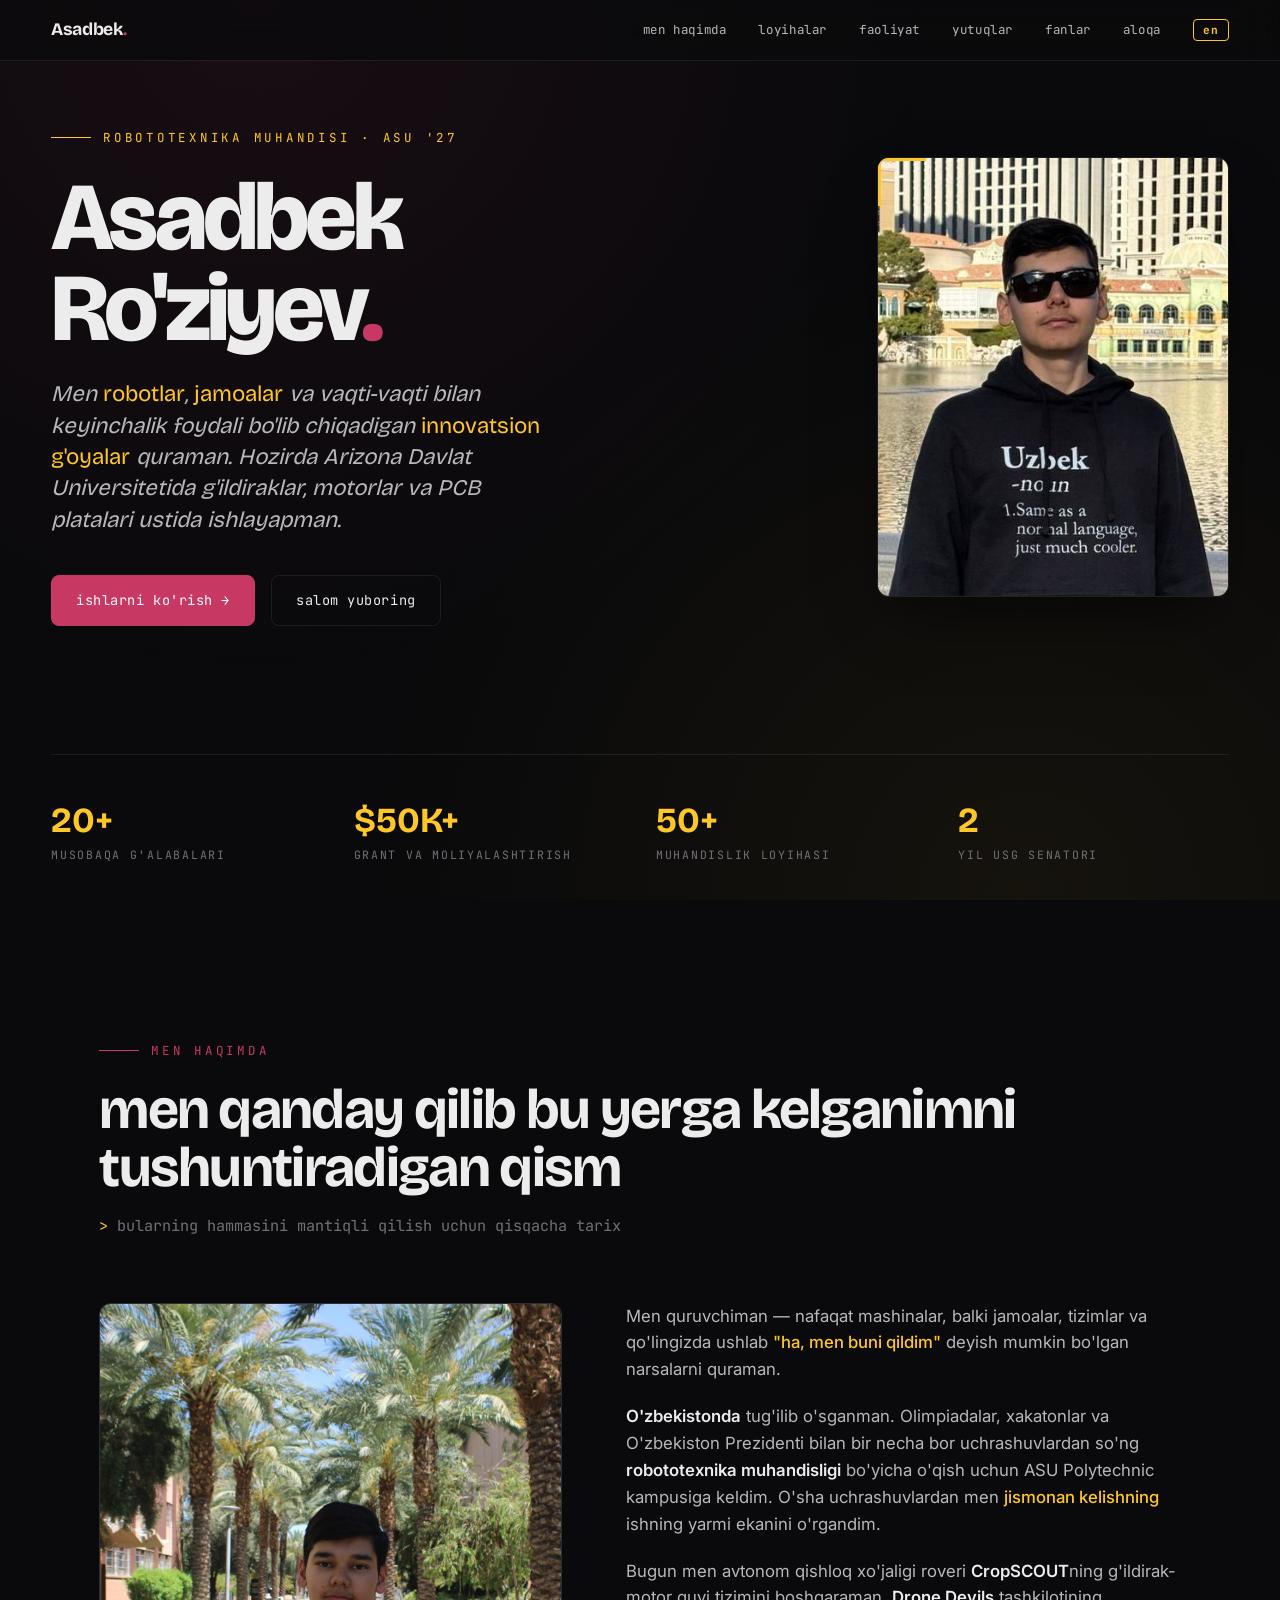
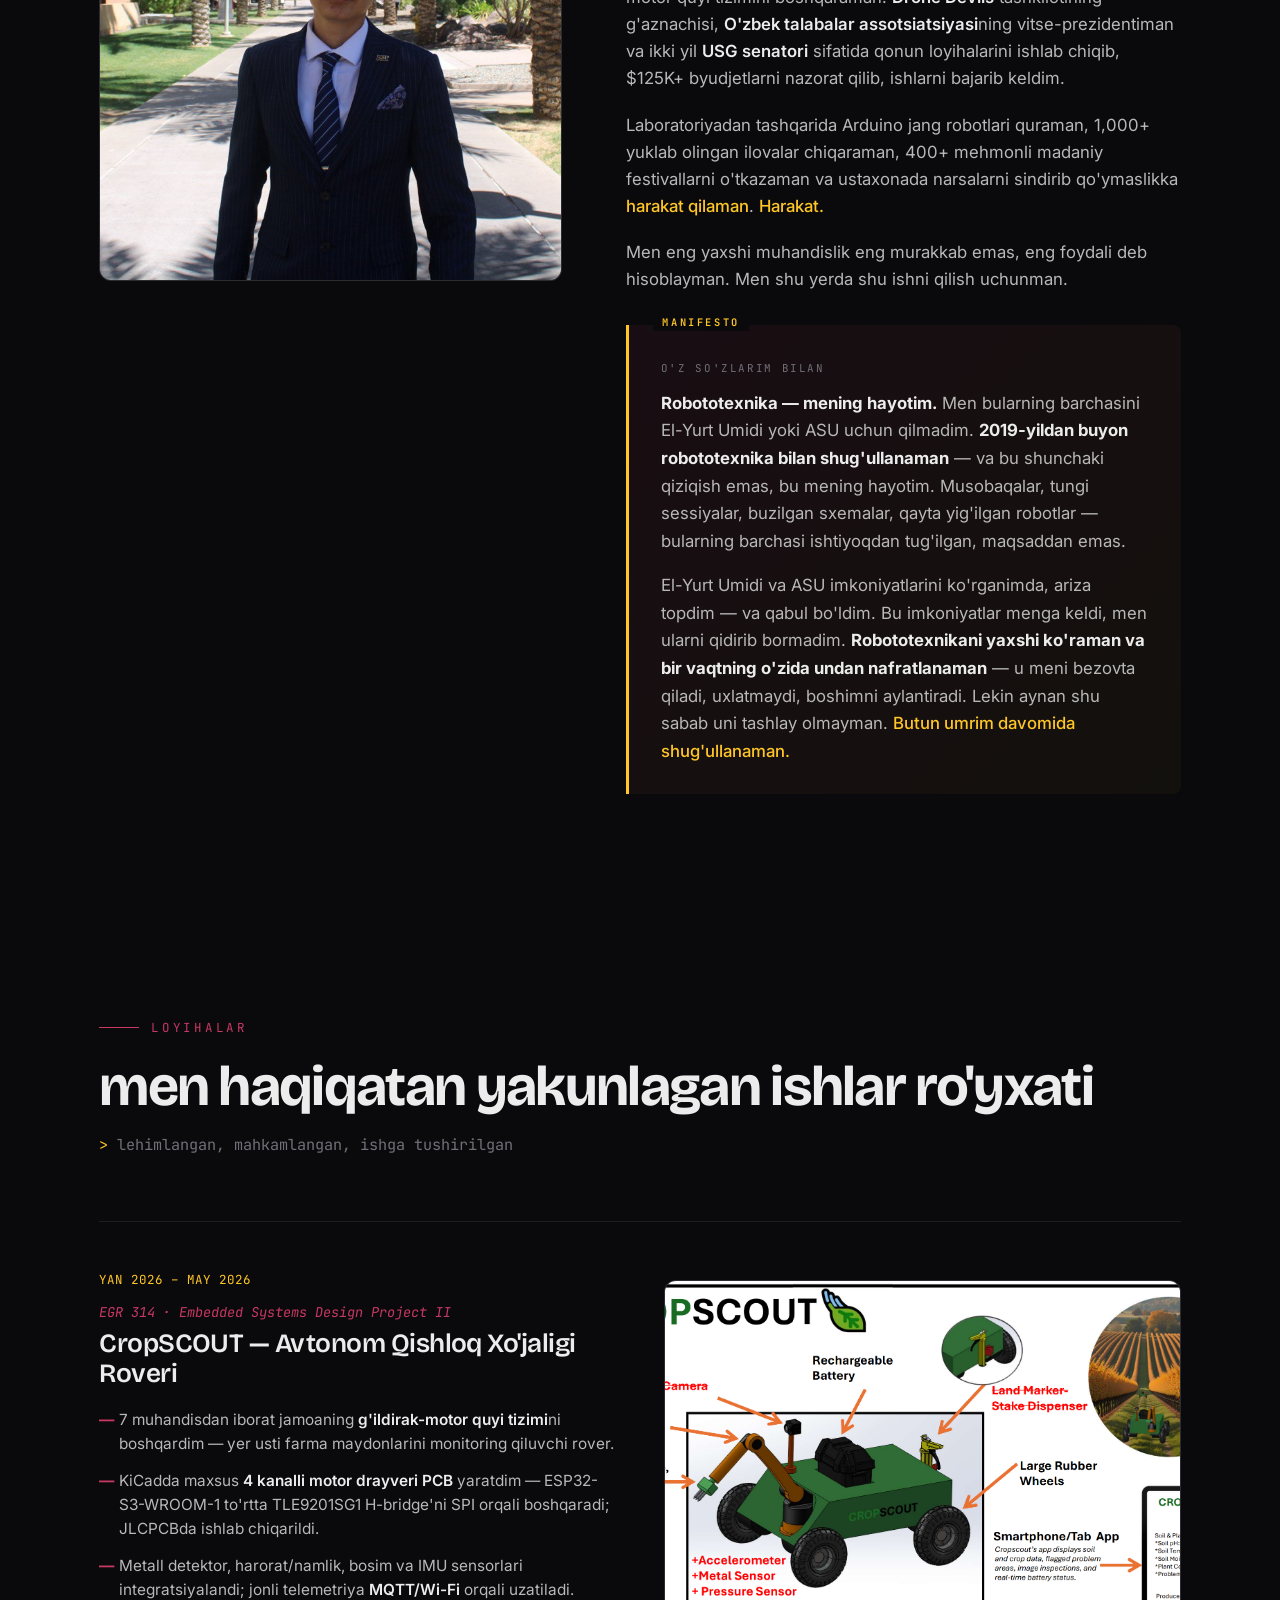
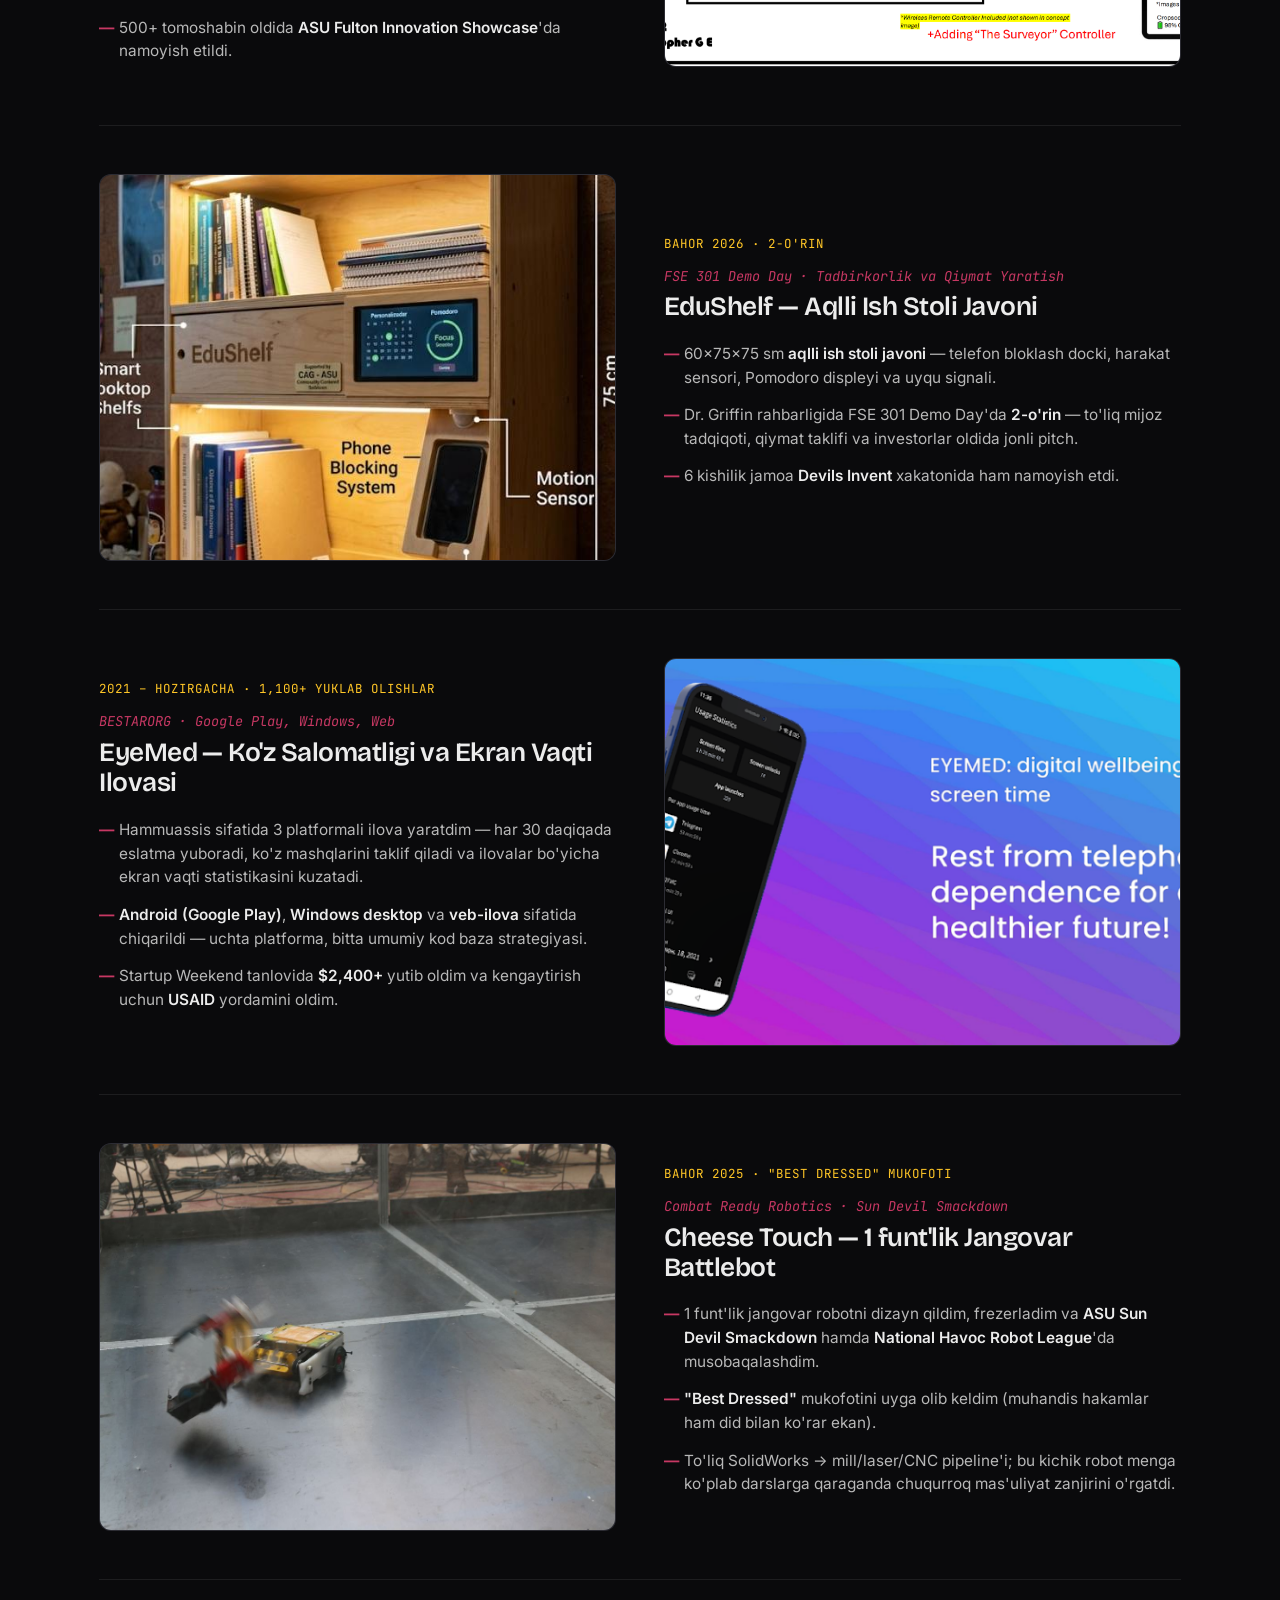
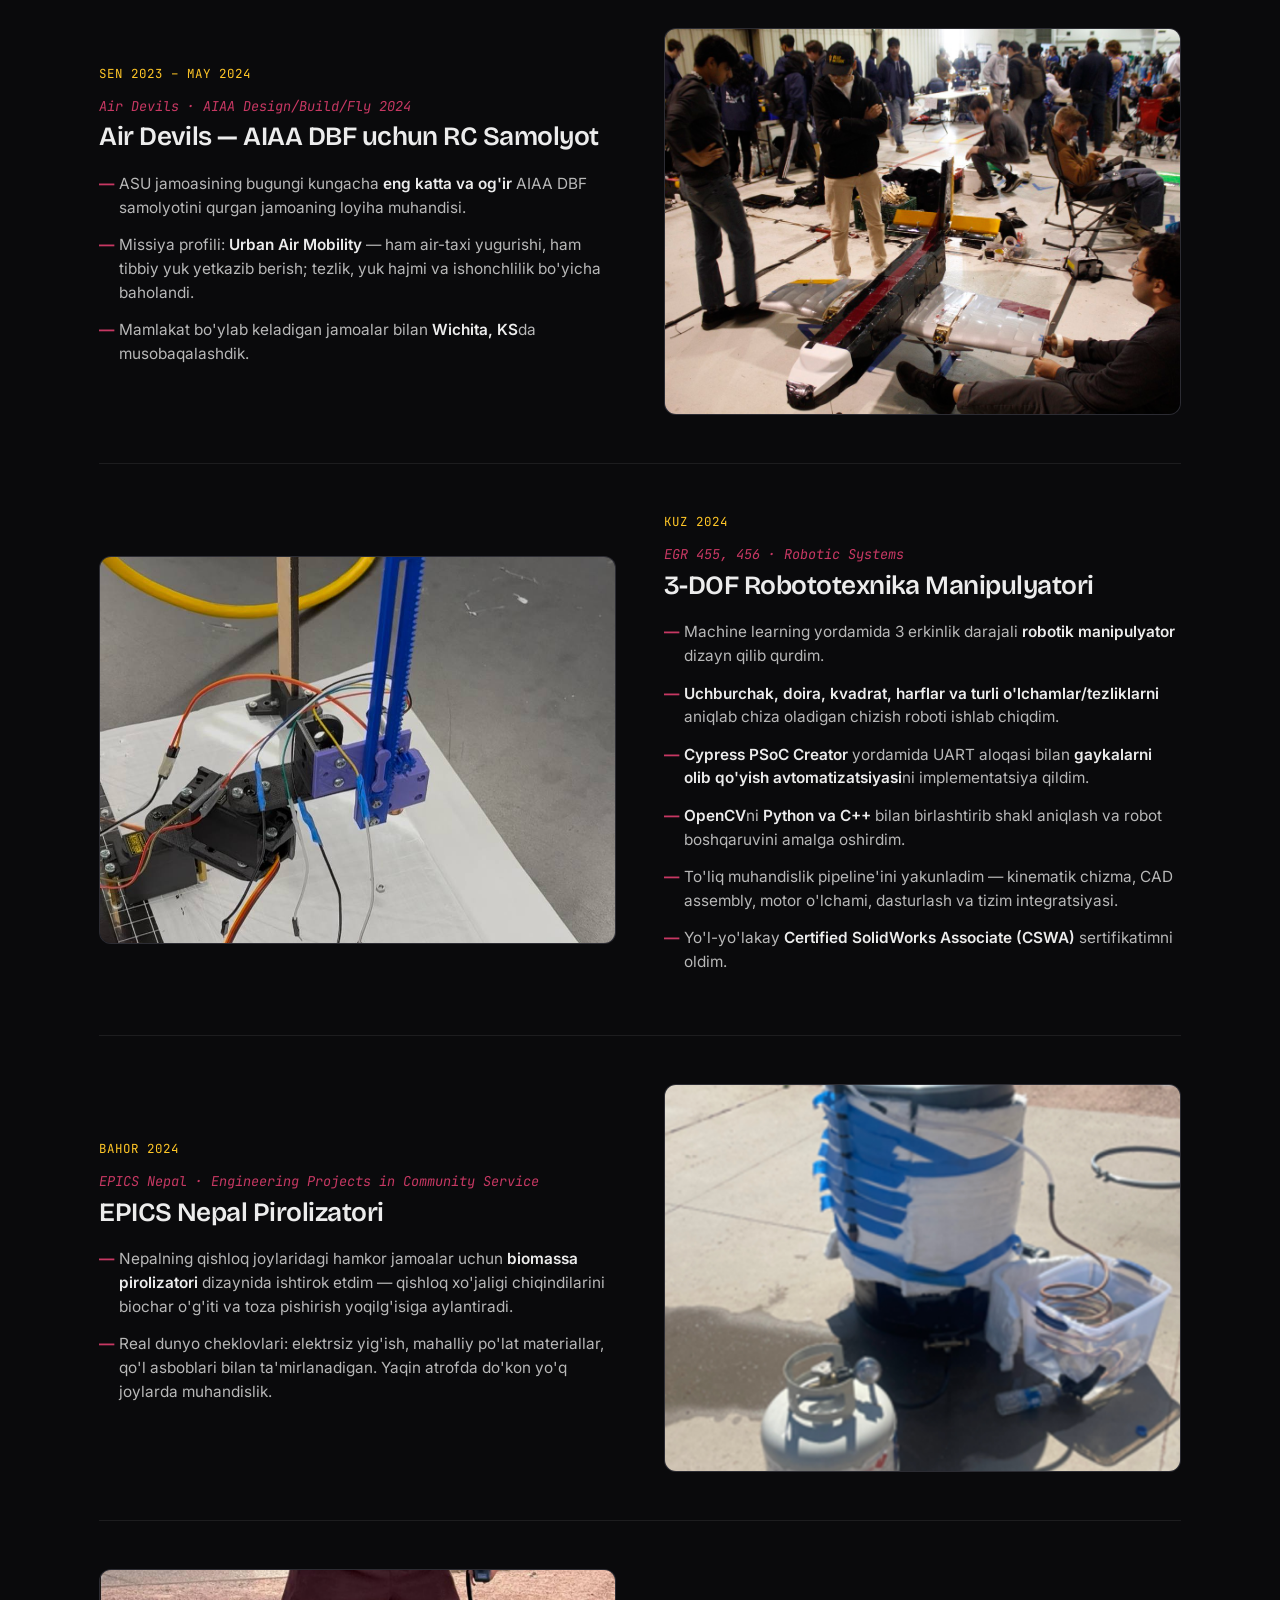
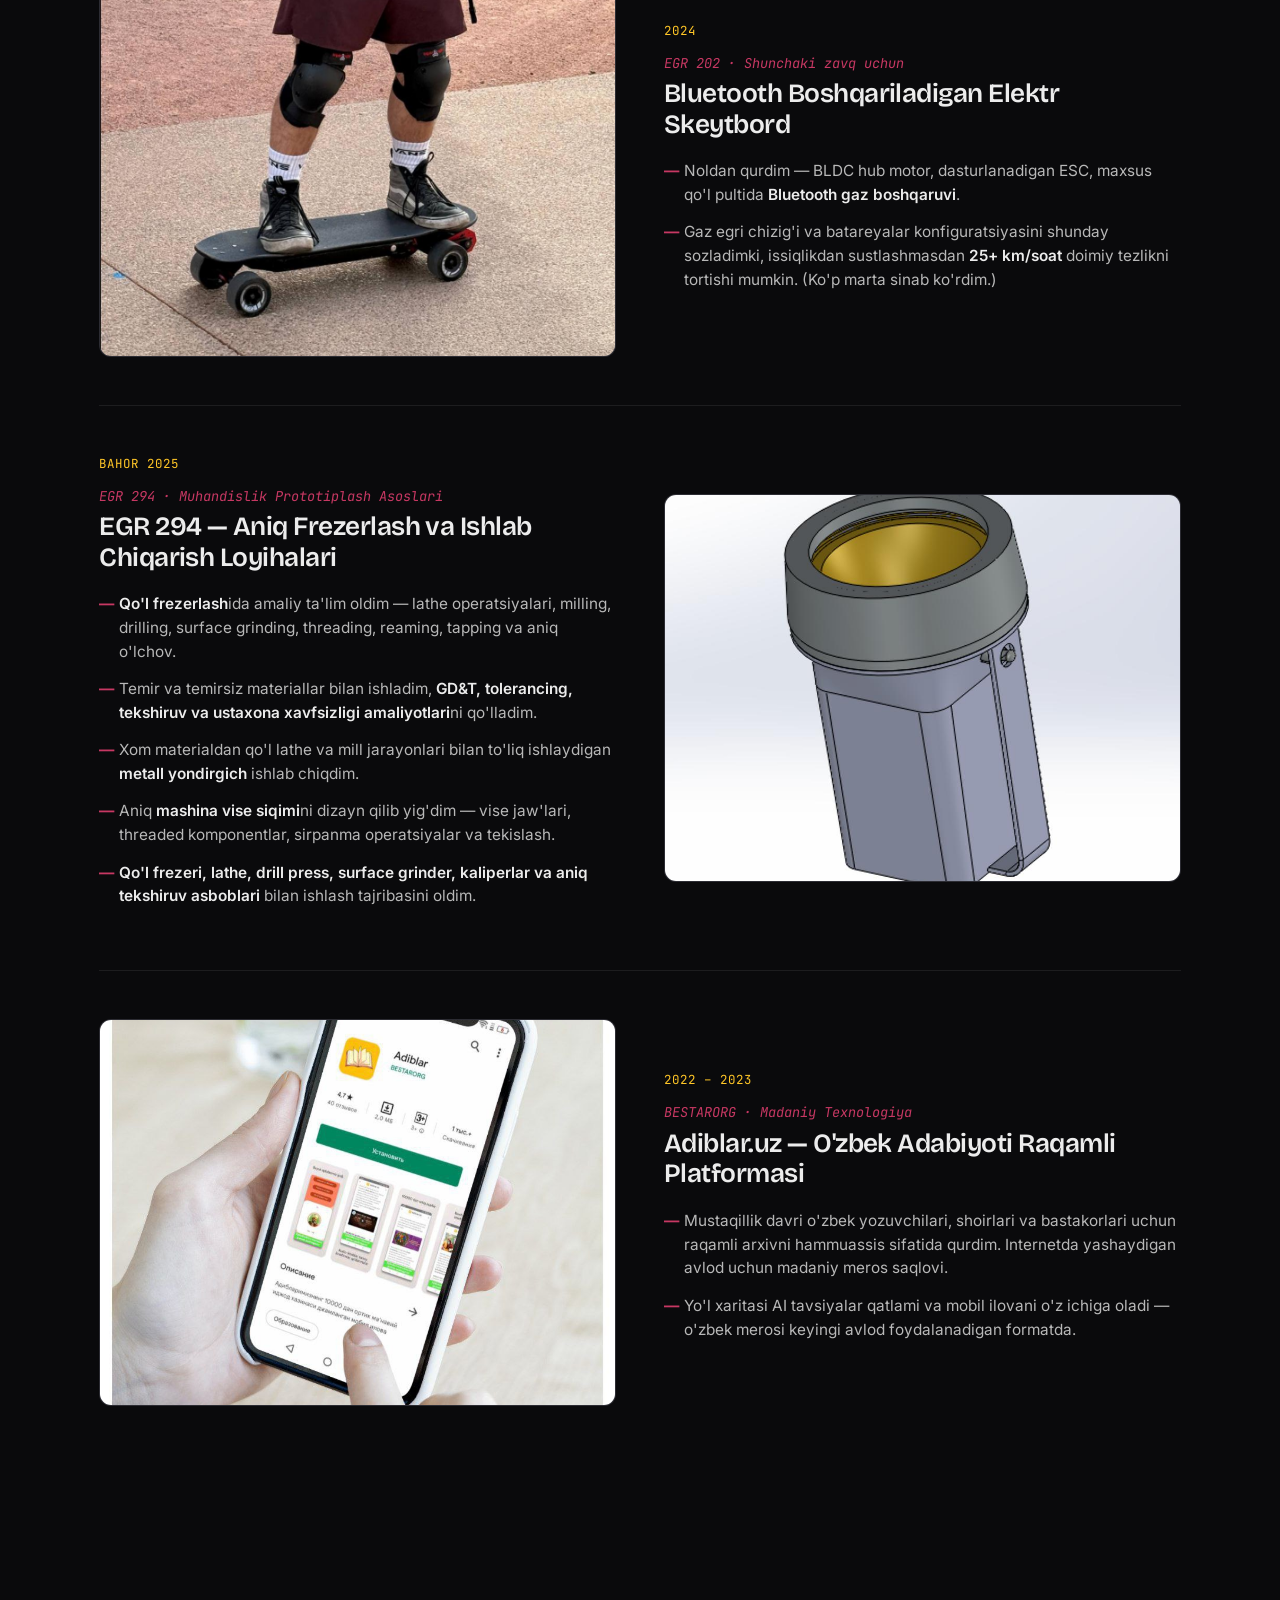
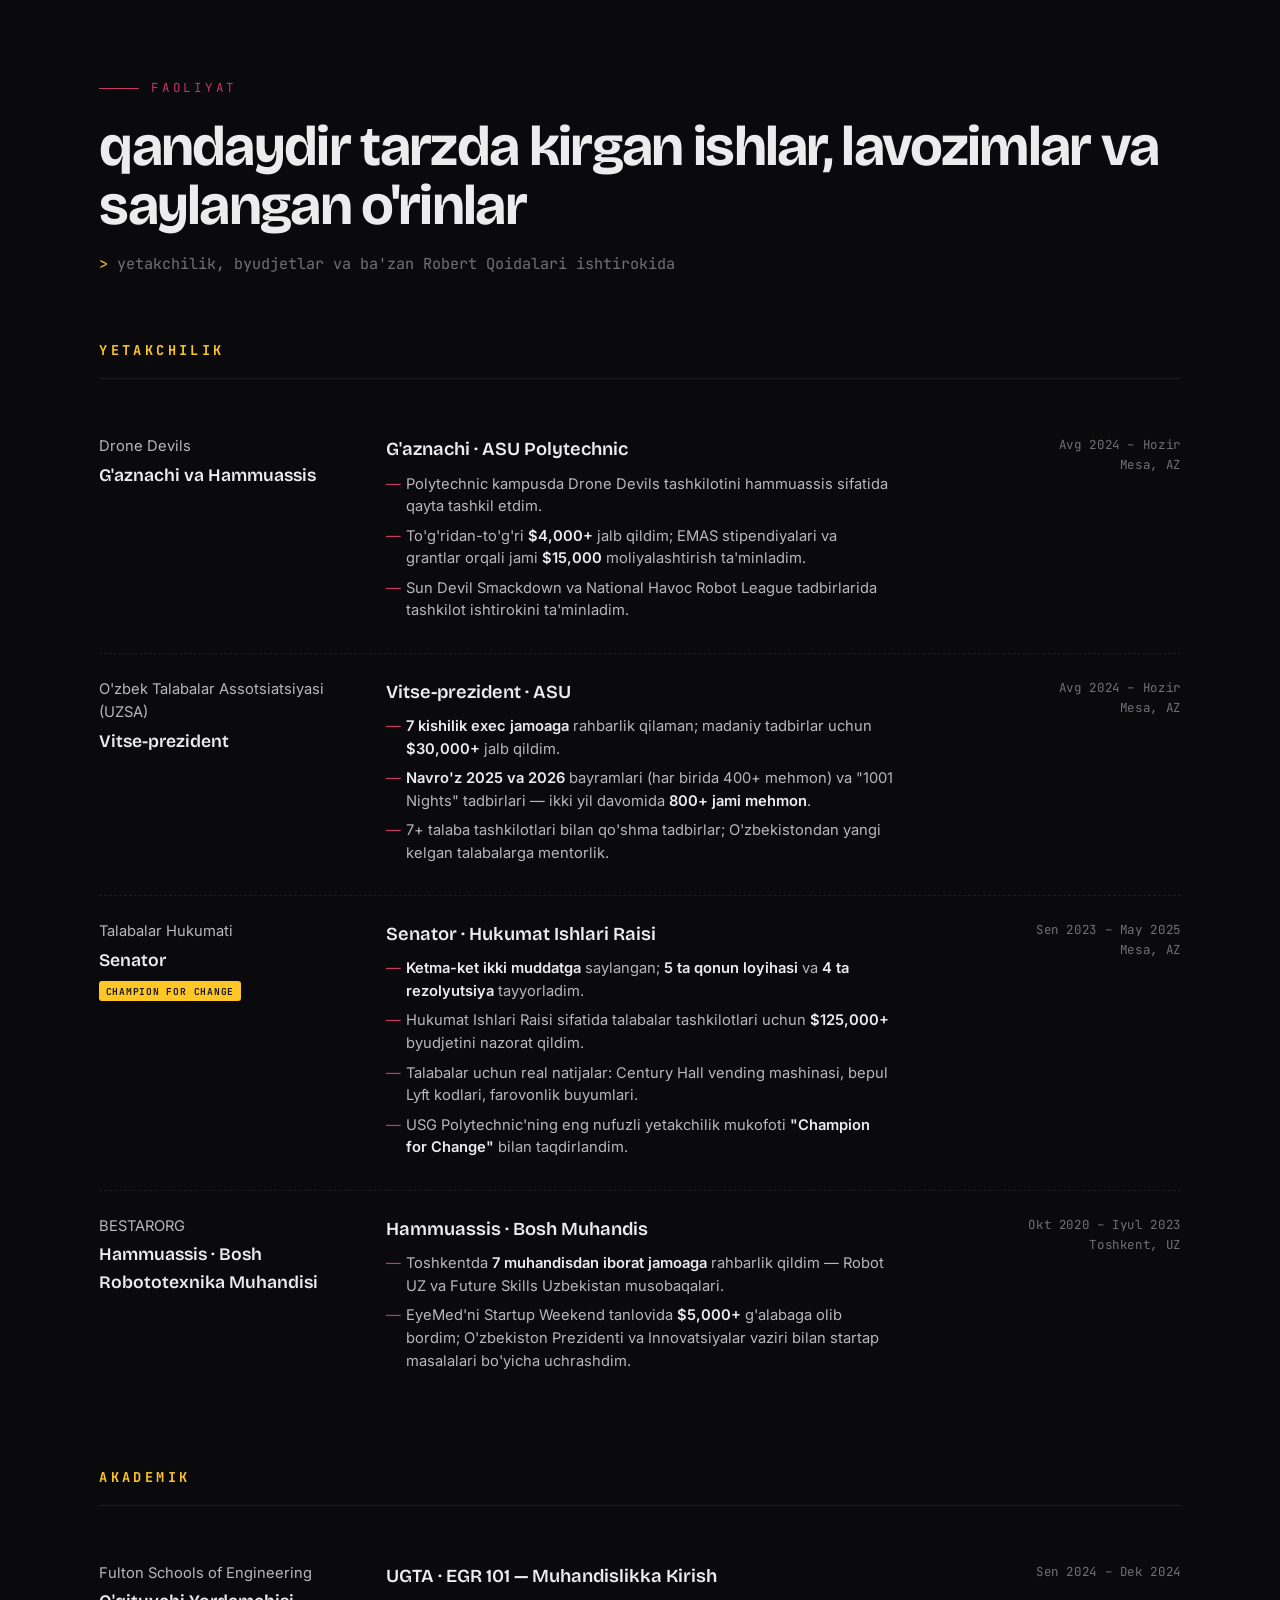
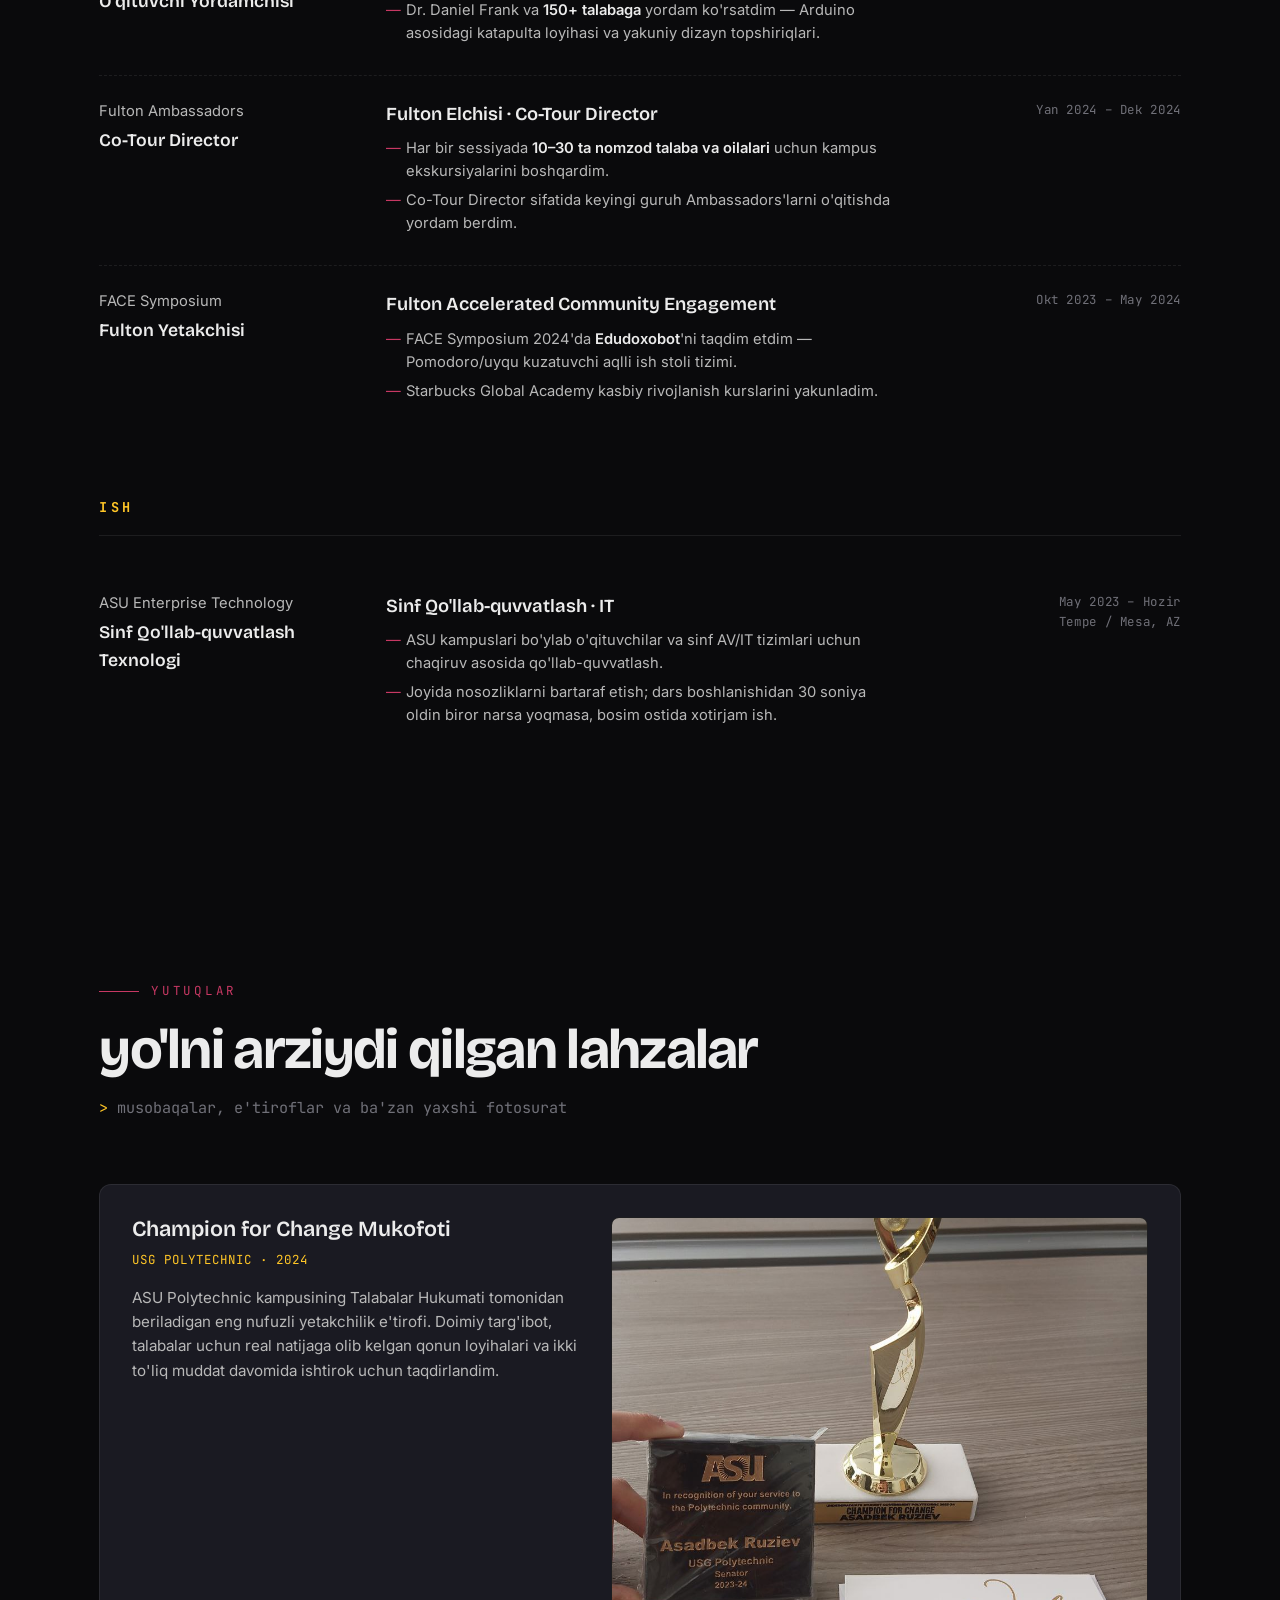
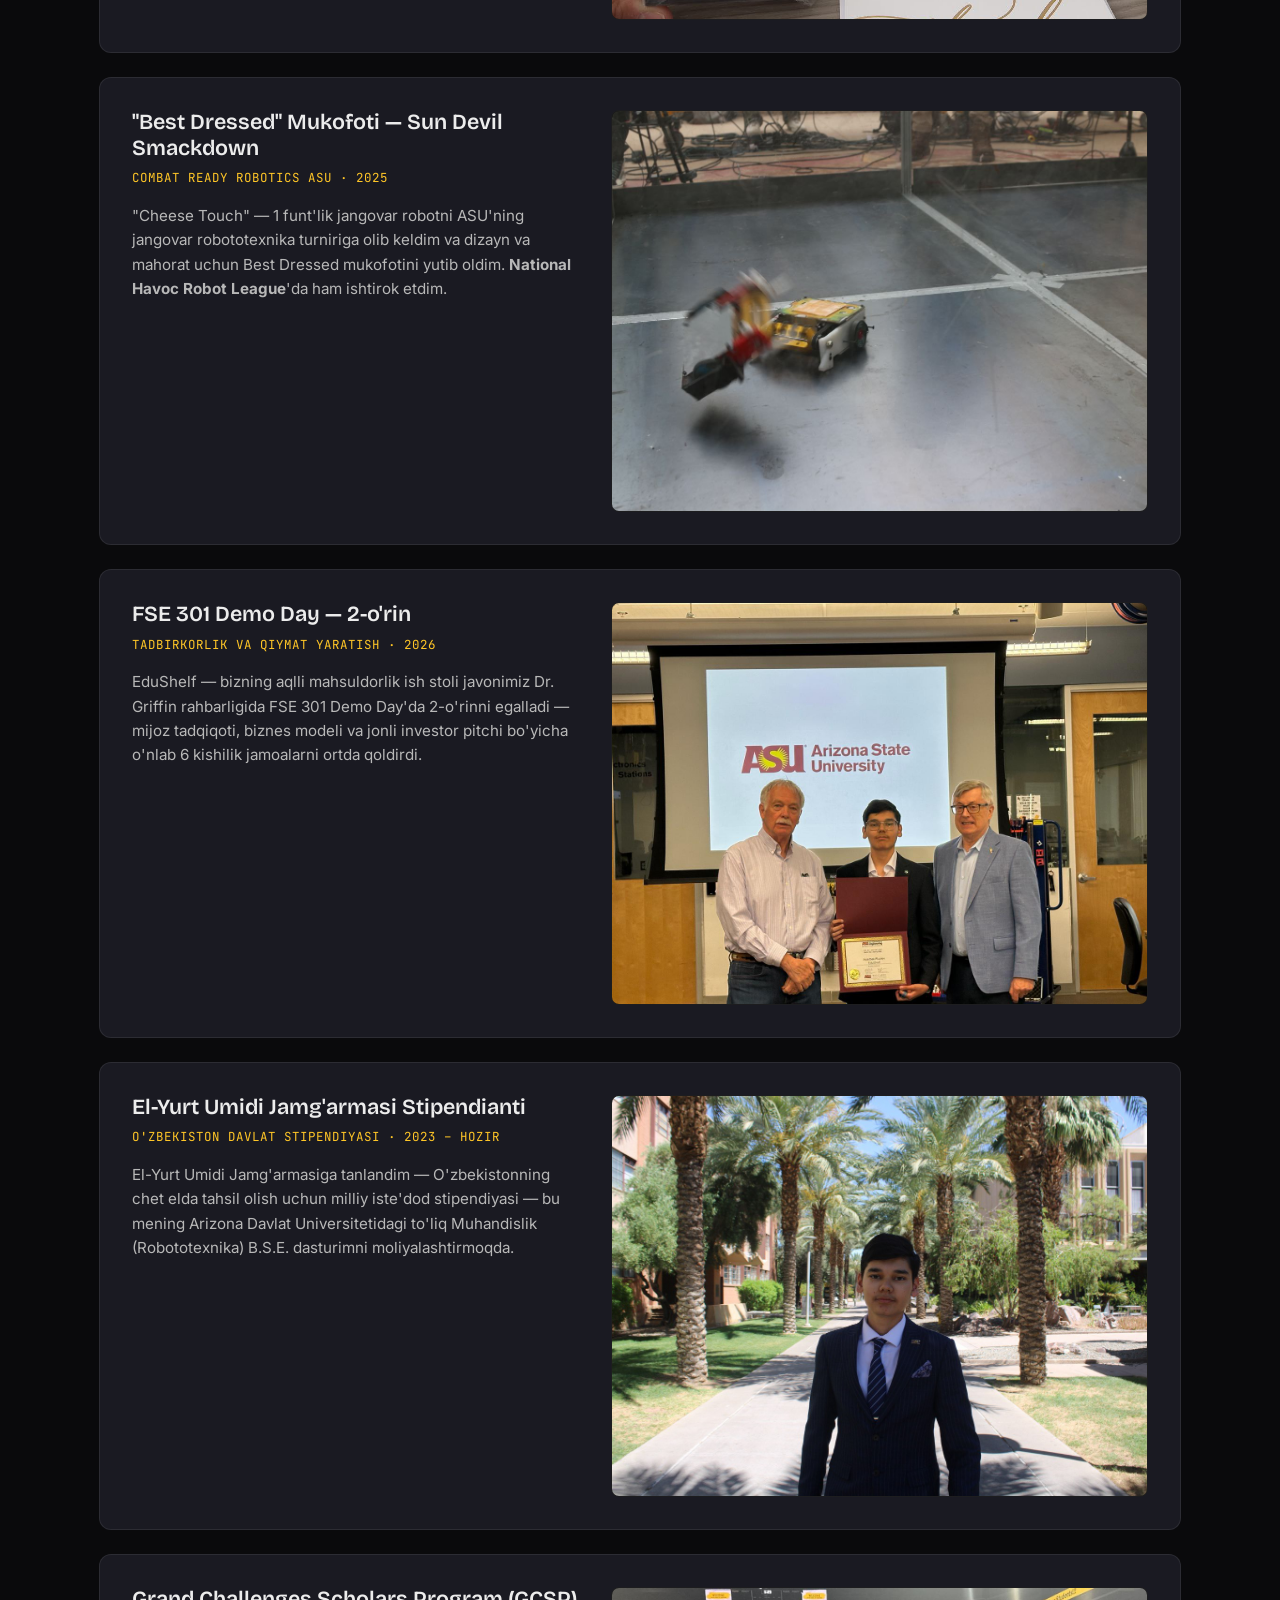
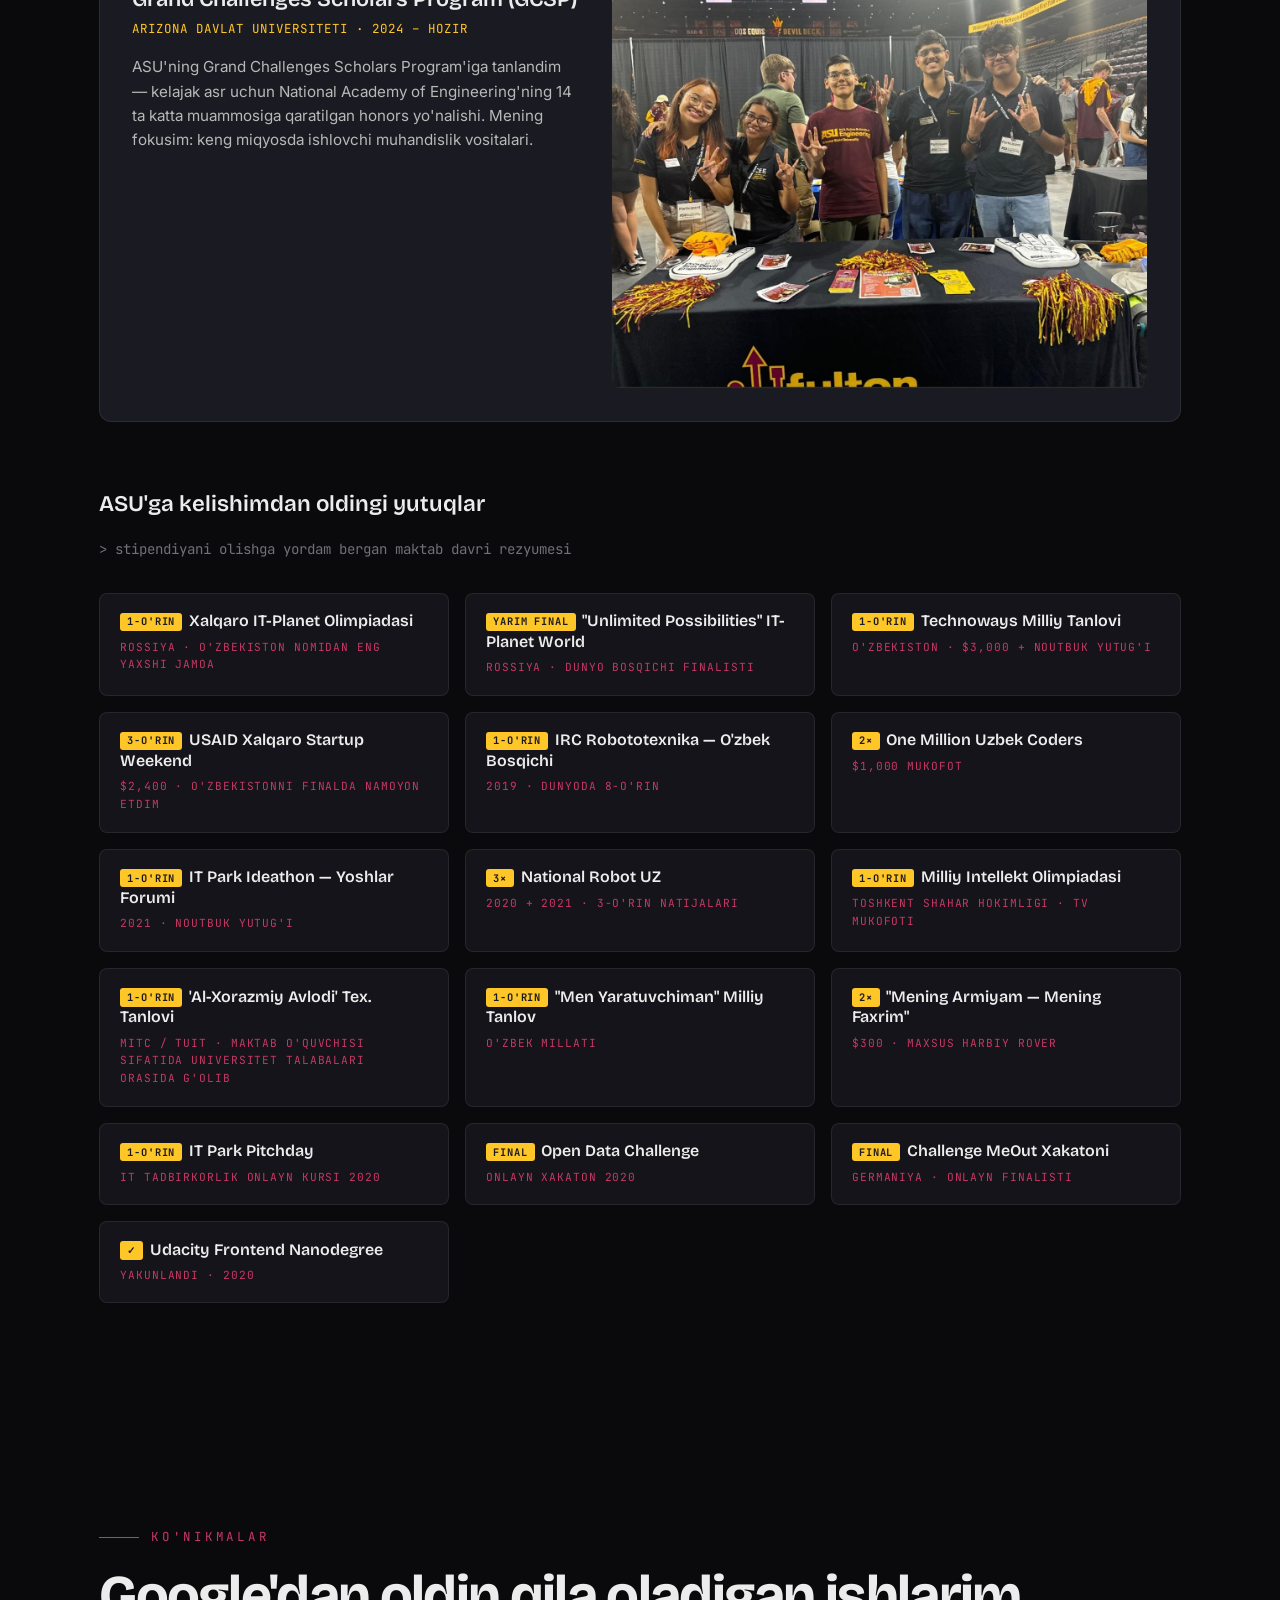
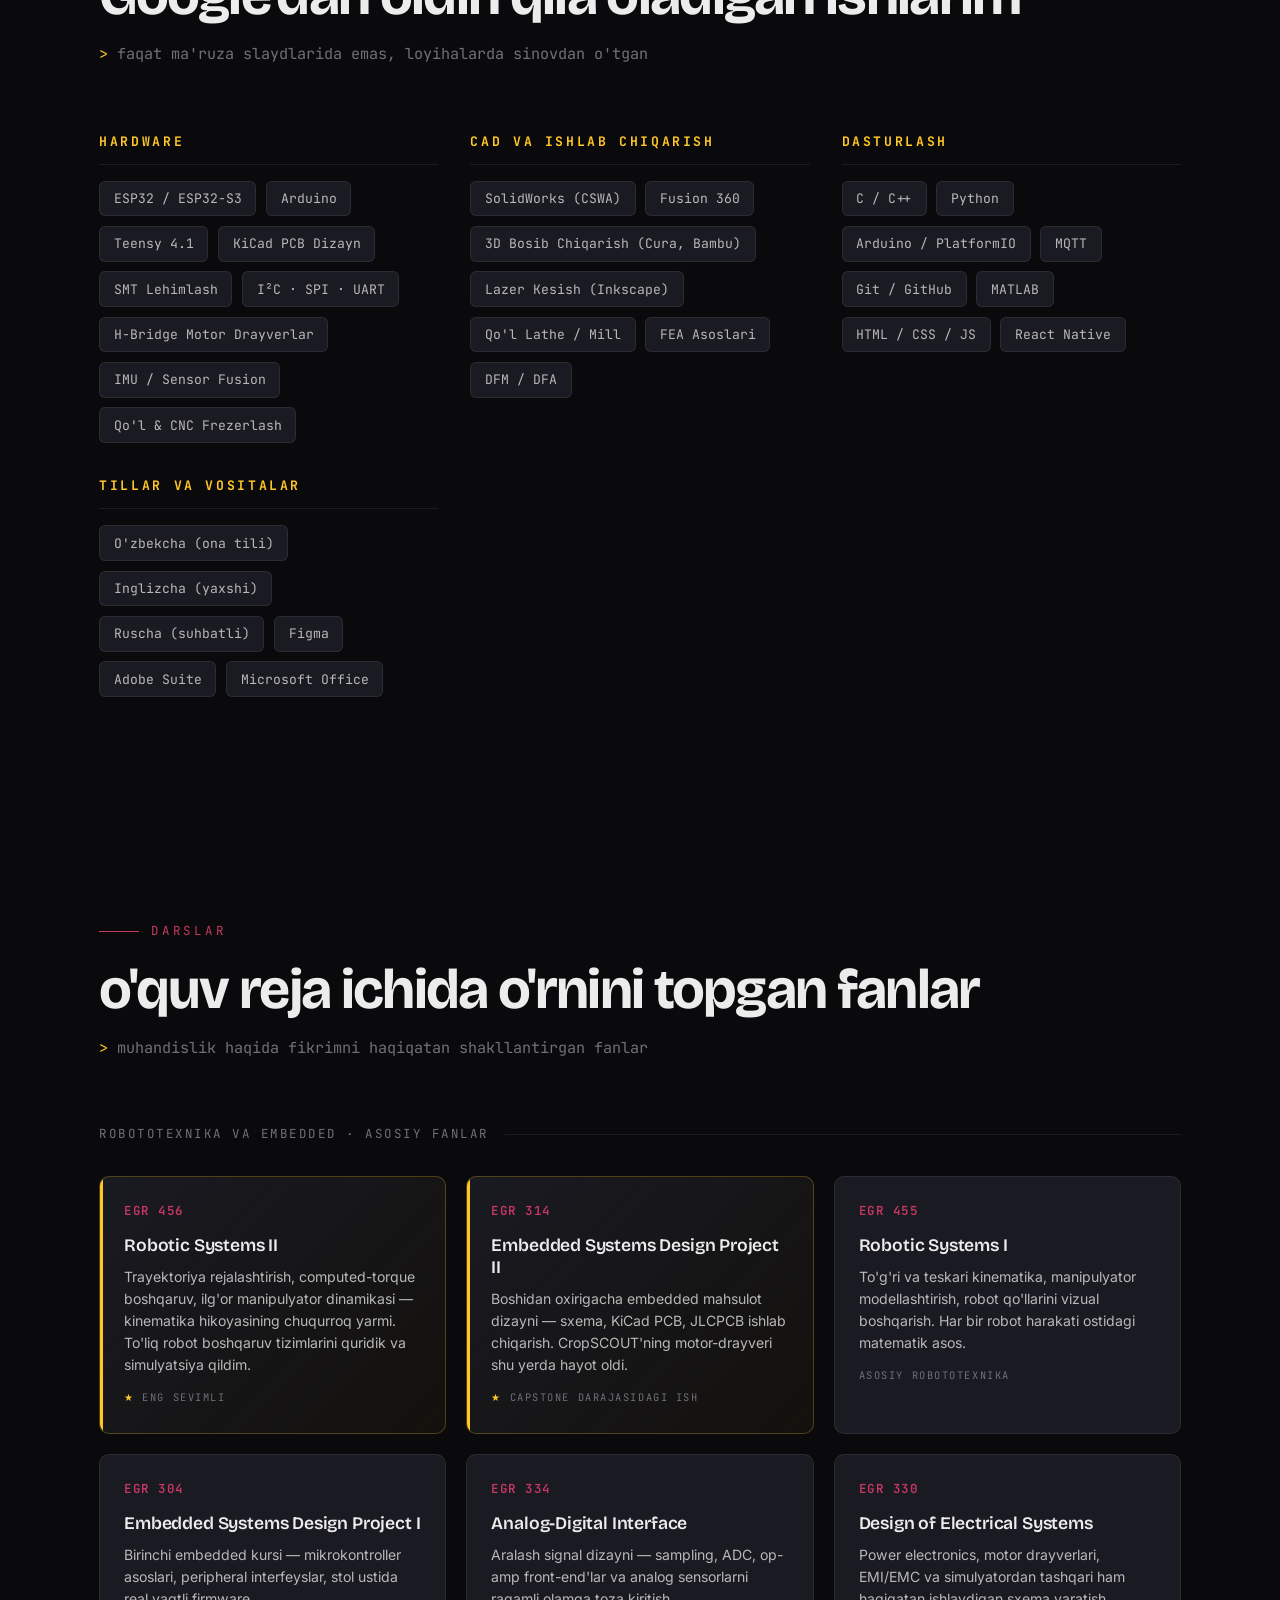
==== commit 34e6a6e0: "done" ====
--- a/index-uz.html
+++ b/index-uz.html
@@ -1059,7 +1059,7 @@
 <section class="s" id="projects">
     <div class="s-eyebrow">Loyihalar</div>
     <h2 class="s-title">men haqiqatan yakunlagan ishlar ro'yxati</h2>
-    <p class="s-sub">lehimlangan, mahkamlangan, ishga tushirilgan — va ba'zida olov ichida</p>
+    <p class="s-sub">lehimlangan, mahkamlangan, ishga tushirilgan</p>
 
     <!-- CropSCOUT -->
     <div class="project">
@@ -1537,7 +1537,6 @@
     </div>
 </section>
 
-
 <!-- =========================== COURSEWORK =========================== -->
 <section class="s" id="courses">
     <div class="s-eyebrow">Darslar</div>
@@ -1550,7 +1549,6 @@
         <div class="course-card starred">
             <div class="course-head">
                 <span class="course-code">EGR 456</span>
-                <span class="course-grade top">A+</span>
             </div>
             <h4 class="course-title">Robotic Systems II</h4>
             <p class="course-desc">Trayektoriya rejalashtirish, computed-torque boshqaruv, ilg'or manipulyator dinamikasi — kinematika hikoyasining chuqurroq yarmi. To'liq robot boshqaruv tizimlarini quridik va simulyatsiya qildim.</p>
@@ -1560,7 +1558,6 @@
         <div class="course-card starred">
             <div class="course-head">
                 <span class="course-code">EGR 314</span>
-                <span class="course-grade top">A</span>
             </div>
             <h4 class="course-title">Embedded Systems Design Project II</h4>
             <p class="course-desc">Boshidan oxirigacha embedded mahsulot dizayni — sxema, KiCad PCB, JLCPCB ishlab chiqarish. CropSCOUT'ning motor-drayveri shu yerda hayot oldi.</p>
@@ -1570,7 +1567,6 @@
         <div class="course-card">
             <div class="course-head">
                 <span class="course-code">EGR 455</span>
-                <span class="course-grade">B-</span>
             </div>
             <h4 class="course-title">Robotic Systems I</h4>
             <p class="course-desc">To'g'ri va teskari kinematika, manipulyator modellashtirish, robot qo'llarini vizual boshqarish. Har bir robot harakati ostidagi matematik asos.</p>
@@ -1580,7 +1576,6 @@
         <div class="course-card">
             <div class="course-head">
                 <span class="course-code">EGR 304</span>
-                <span class="course-grade">B</span>
             </div>
             <h4 class="course-title">Embedded Systems Design Project I</h4>
             <p class="course-desc">Birinchi embedded kursi — mikrokontroller asoslari, peripheral interfeyslar, stol ustida real vaqtli firmware.</p>
@@ -1590,7 +1585,6 @@
         <div class="course-card">
             <div class="course-head">
                 <span class="course-code">EGR 334</span>
-                <span class="course-grade good">B+</span>
             </div>
             <h4 class="course-title">Analog-Digital Interface</h4>
             <p class="course-desc">Aralash signal dizayni — sampling, ADC, op-amp front-end'lar va analog sensorlarni raqamli olamga toza kiritish.</p>
@@ -1600,7 +1594,6 @@
         <div class="course-card">
             <div class="course-head">
                 <span class="course-code">EGR 330</span>
-                <span class="course-grade good">A-</span>
             </div>
             <h4 class="course-title">Design of Electrical Systems</h4>
             <p class="course-desc">Power electronics, motor drayverlari, EMI/EMC va simulyatordan tashqari ham haqiqatan ishlaydigan sxema yaratish san'ati.</p>
@@ -1616,7 +1609,6 @@
         <div class="course-card starred">
             <div class="course-head">
                 <span class="course-code">EGR 380</span>
-                <span class="course-grade top">A+</span>
             </div>
             <h4 class="course-title">Advanced CADD &amp; Solid Modeling</h4>
             <p class="course-desc">Master darajasidagi SolidWorks — assembly'lar, surfacing, sheet metal, FEA, dizayn niyati. Yo'l-yo'lakay CSWA sertifikatimni oldim.</p>
@@ -1626,7 +1618,6 @@
         <div class="course-card">
             <div class="course-head">
                 <span class="course-code">EGR 201</span>
-                <span class="course-grade good">A</span>
             </div>
             <h4 class="course-title">Use-Inspired Design Project I</h4>
             <p class="course-desc">Real foydalanuvchilar uchun muammo-yechish sifatida muhandislik. Jarayon, prototiplash va eng ko'p o'rgatadigan birinchi iteratsiyalar.</p>
@@ -1636,7 +1627,6 @@
         <div class="course-card">
             <div class="course-head">
                 <span class="course-code">EGR 202</span>
-                <span class="course-grade good">A</span>
             </div>
             <h4 class="course-title">Use-Inspired Design Project II</h4>
             <p class="course-desc">Ikkinchi yarim — foydalanuvchi tadqiqotidan ishchi prototipgacha to'liq jamoaviy mahsulot ishlab chiqish sikli.</p>
@@ -1646,7 +1636,6 @@
         <div class="course-card starred">
             <div class="course-head">
                 <span class="course-code">EGR 294</span>
-                <span class="course-grade">B</span>
             </div>
             <h4 class="course-title">Muhandislik Prototiplash Asoslari</h4>
             <p class="course-desc">Qo'l lathe, mill, drill press, surface grinder, qo'l asboblari — butun ustaxona. Yakuniy ish sifatida qo'lda metall yondirgich frezerladim.</p>
@@ -1656,7 +1645,6 @@
         <div class="course-card">
             <div class="course-head">
                 <span class="course-code">EGR 218</span>
-                <span class="course-grade">C</span>
             </div>
             <h4 class="course-title">Materials &amp; Manufacturing Processes</h4>
             <p class="course-desc">Material tanlash, shakllantirish, quyish, ulash — nima uchun detal po'lat yoki alyuminiy yoki plastik bo'lishini va qanday ishlab chiqarilishini bilish.</p>
@@ -1666,7 +1654,6 @@
         <div class="course-card">
             <div class="course-head">
                 <span class="course-code">EGR 217</span>
-                <span class="course-grade good">A-</span>
             </div>
             <h4 class="course-title">Muhandislik Mexanikasi Asoslari</h4>
             <p class="course-desc">Statika, dinamika va har qanday mexanik dizayn ortidagi qattiq jism asoslari.</p>
@@ -1682,7 +1669,6 @@
         <div class="course-card starred">
             <div class="course-head">
                 <span class="course-code">MAT 275</span>
-                <span class="course-grade">B</span>
             </div>
             <h4 class="course-title">Modern Differential Equations</h4>
             <p class="course-desc">ODE, Laplace o'tkazishlari, tenglamalar tizimi — har bir kontroller, har bir dinamik tizim, har bir motor modeli yozilgan til.</p>
@@ -1692,7 +1678,6 @@
         <div class="course-card starred">
             <div class="course-head">
                 <span class="course-code">MAT 343</span>
-                <span class="course-grade">C</span>
             </div>
             <h4 class="course-title">Applied Linear Algebra</h4>
             <p class="course-desc">Matritsalar, xususiy qiymatlar, vektor fazolari — state-space boshqaruv, kompyuter grafikasi va har bir "AI" hisoblash ortidagi matematika.</p>
@@ -1702,7 +1687,6 @@
         <div class="course-card">
             <div class="course-head">
                 <span class="course-code">EGR 219</span>
-                <span class="course-grade">B</span>
             </div>
             <h4 class="course-title">Computational Modeling of Eng Systems</h4>
             <p class="course-desc">Real muhandislik tizimlarini modellashtirish uchun Python va MATLAB — fizik simulyatsiyalar va son metodlarini real ish jarayoniga olib kelish.</p>
@@ -1712,7 +1696,6 @@
         <div class="course-card">
             <div class="course-head">
                 <span class="course-code">PHY 321</span>
-                <span class="course-grade">B-</span>
             </div>
             <h4 class="course-title">Vector Mechanics &amp; Vibration</h4>
             <p class="course-desc">3D qattiq jism dinamikasi, tebranish, rezonans — nima uchun motorli qo'l (odatda) o'zini sindirib tashlamaydi.</p>
@@ -1721,7 +1704,6 @@
 
     </div>
 </section>
-
 
 <!-- =========================== EDUCATION =========================== -->
 <section class="s" id="education">
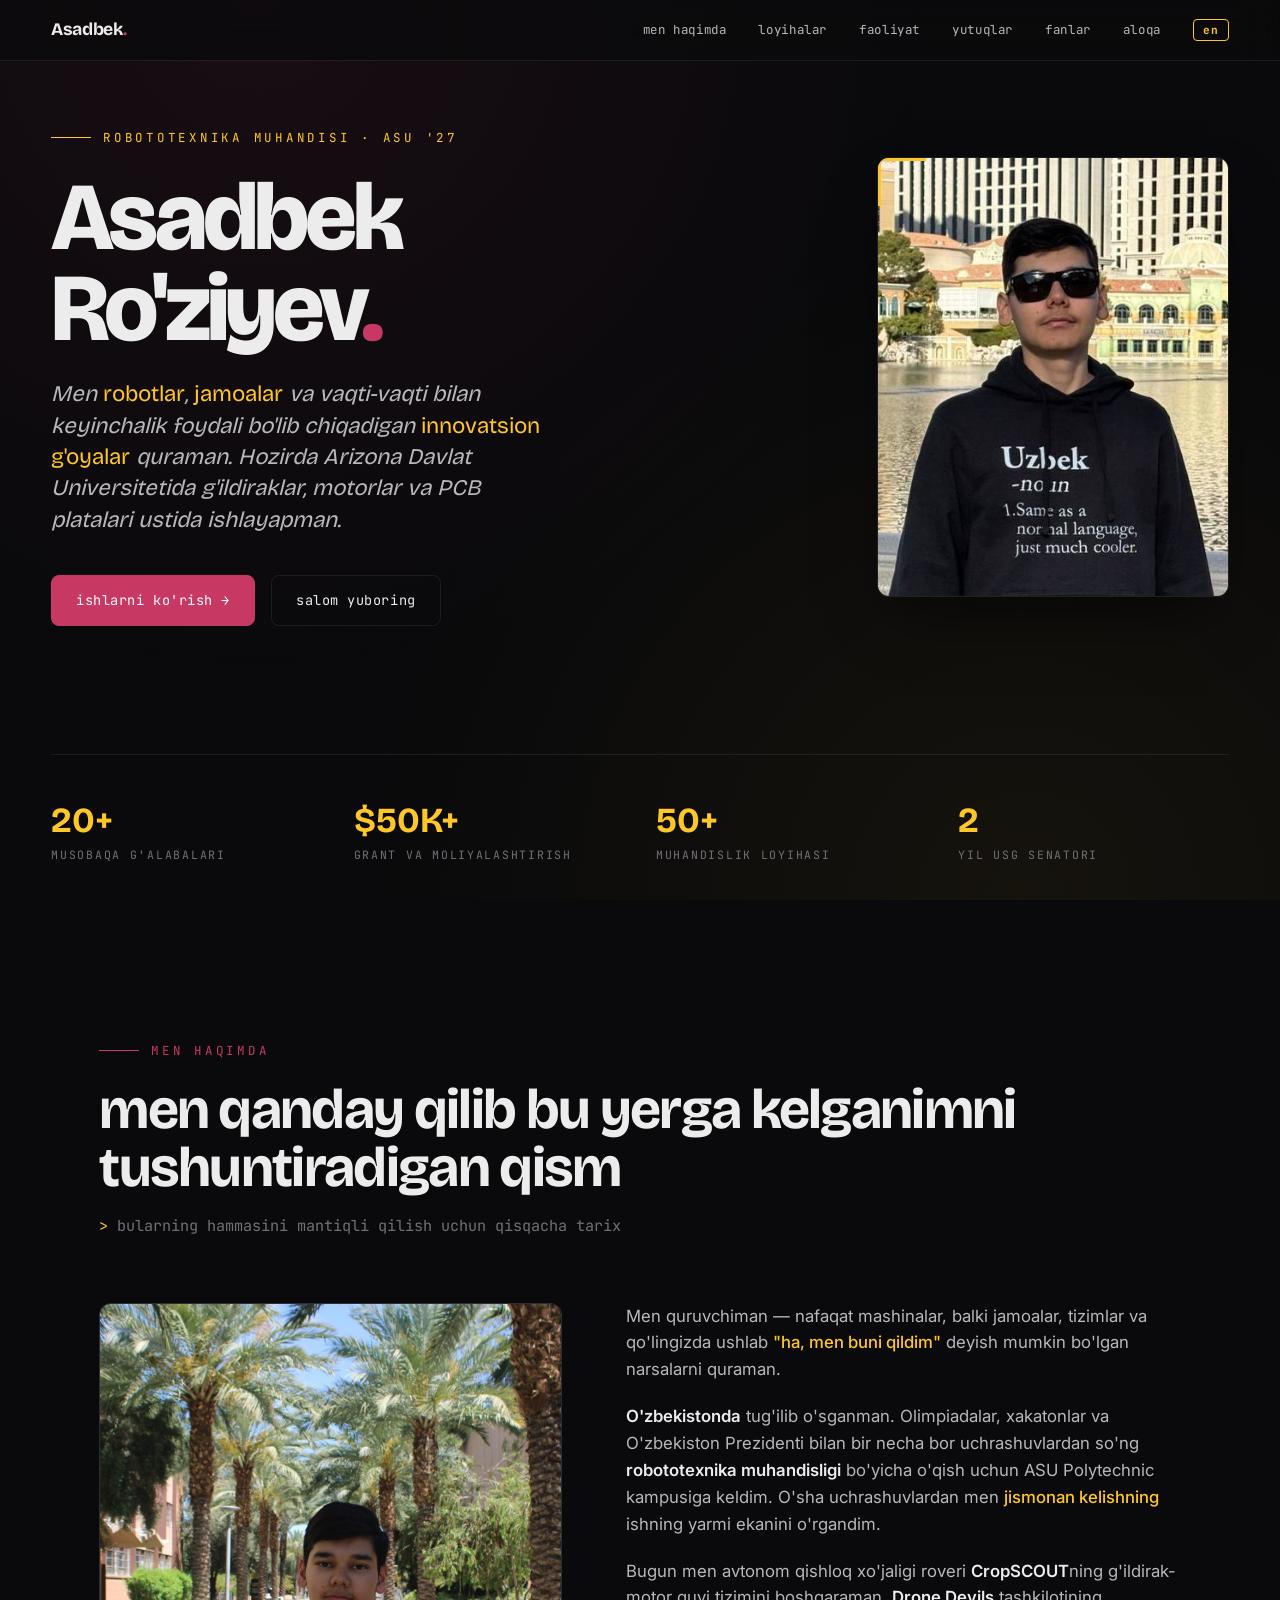
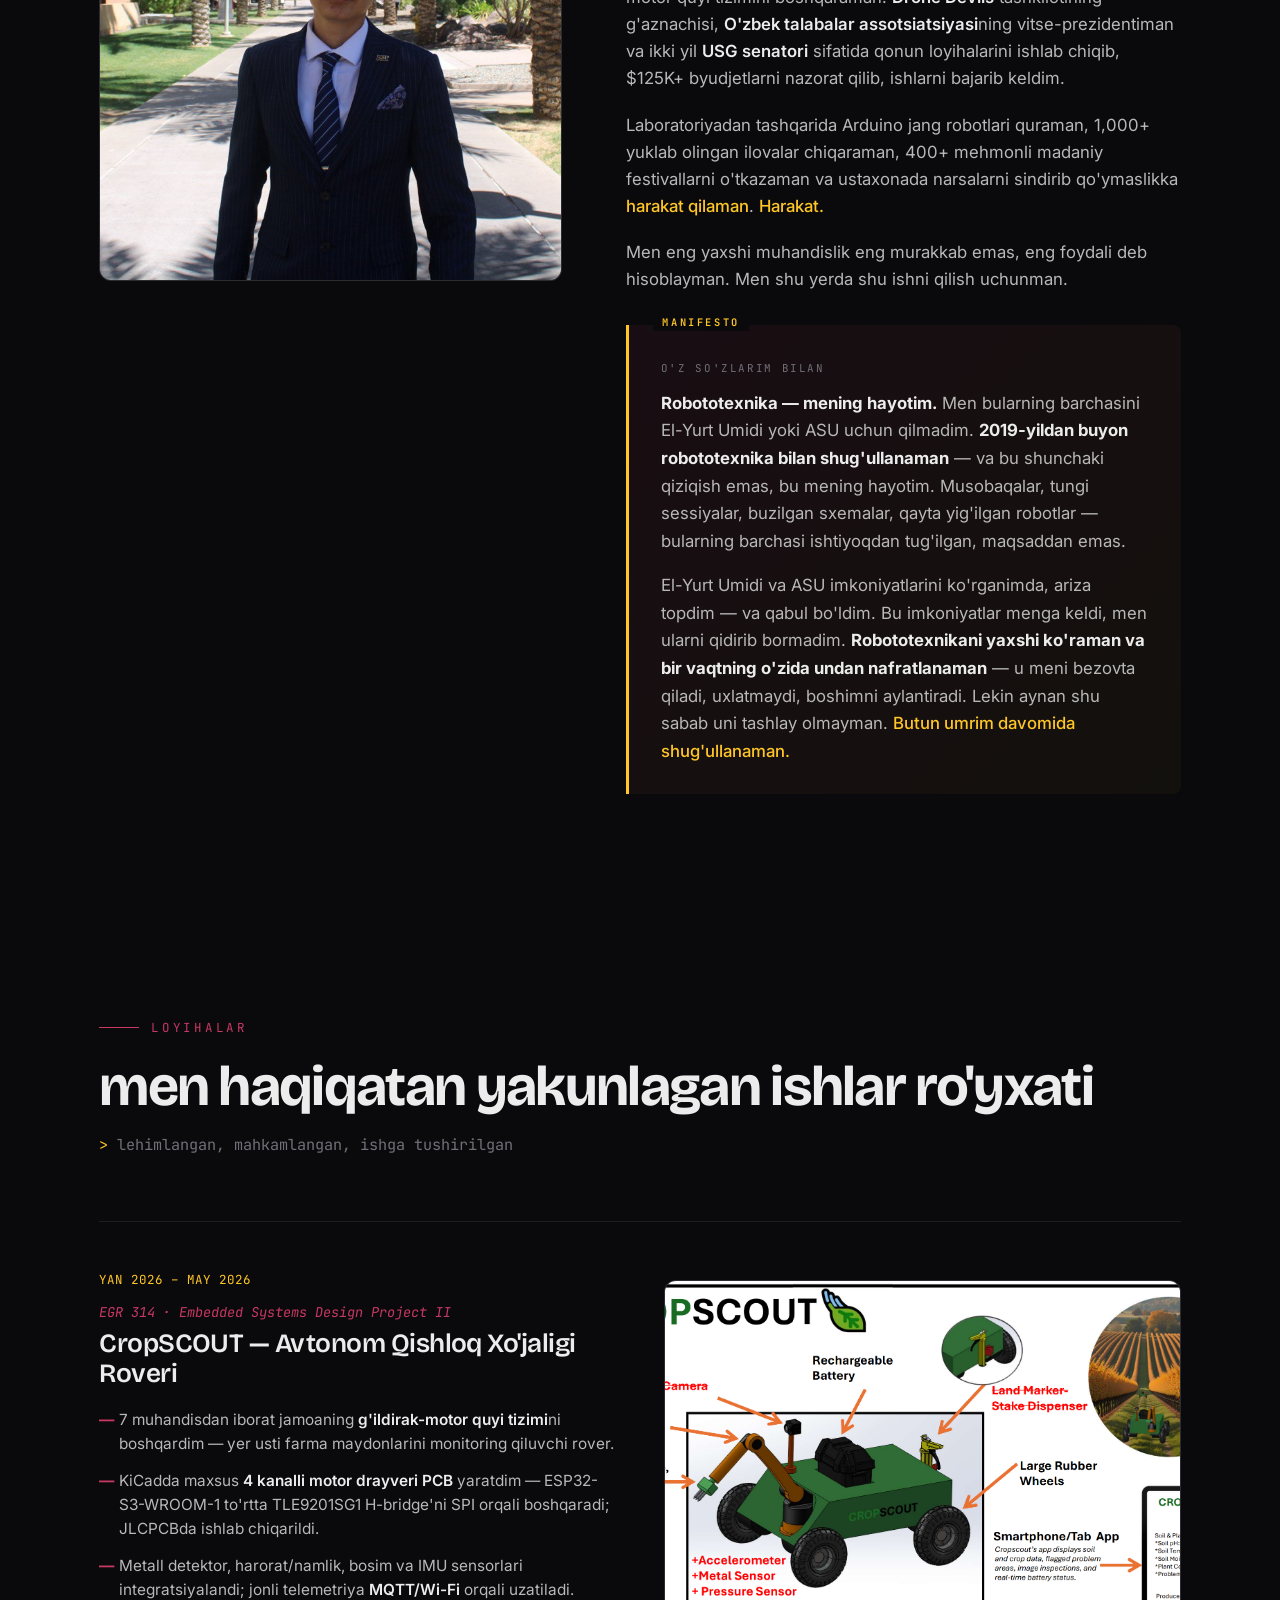
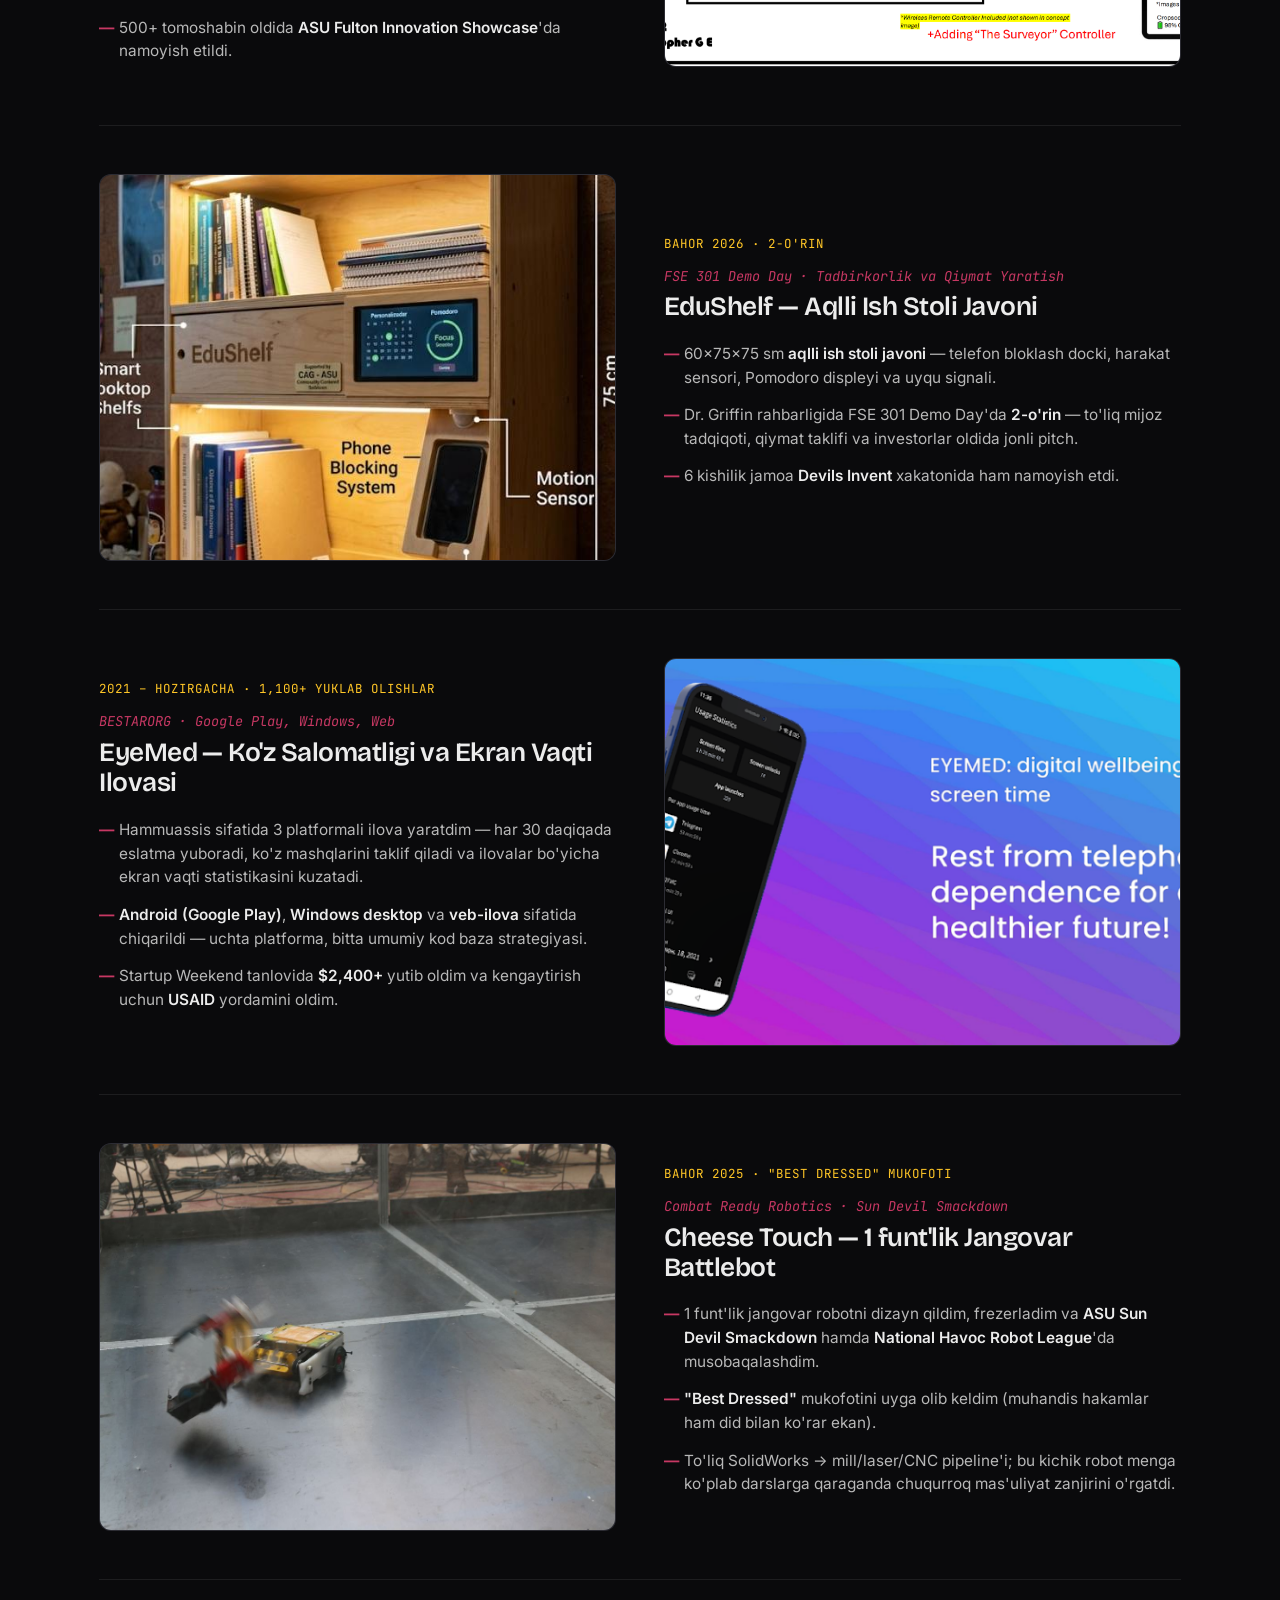
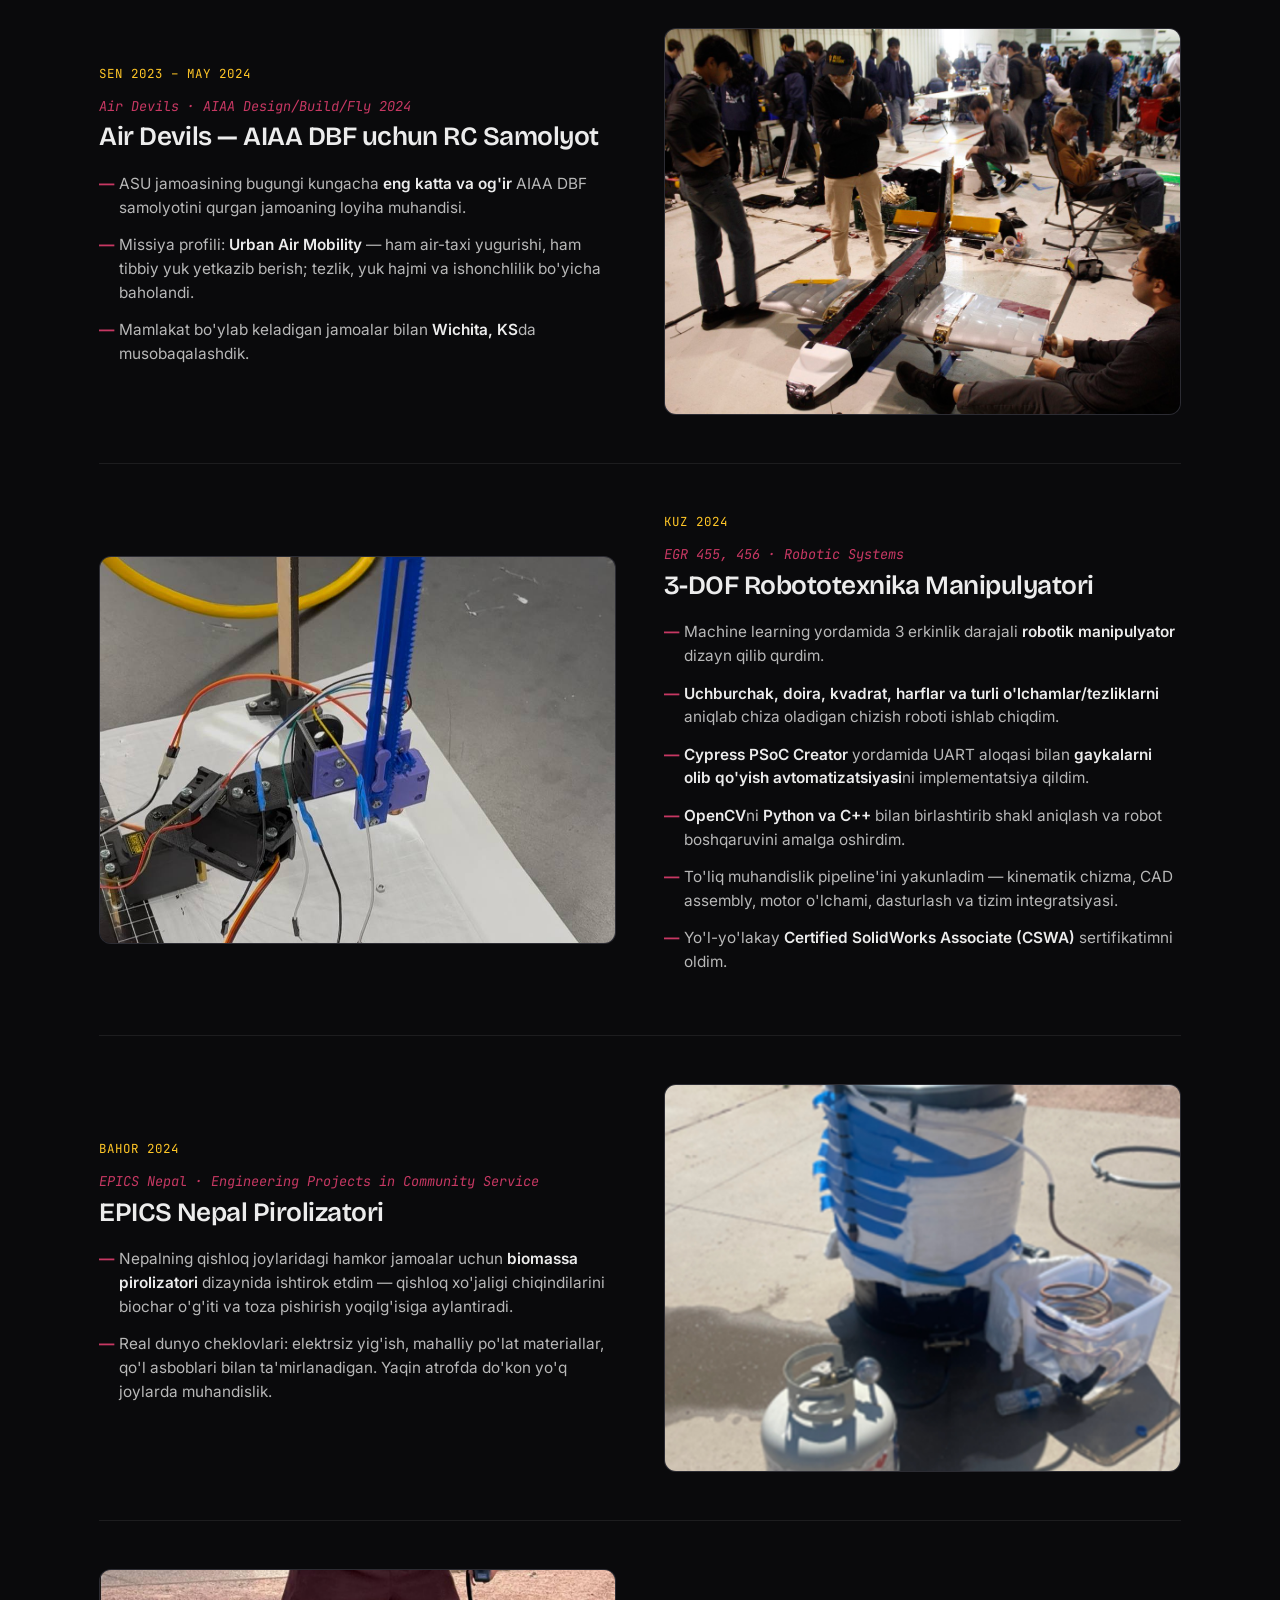
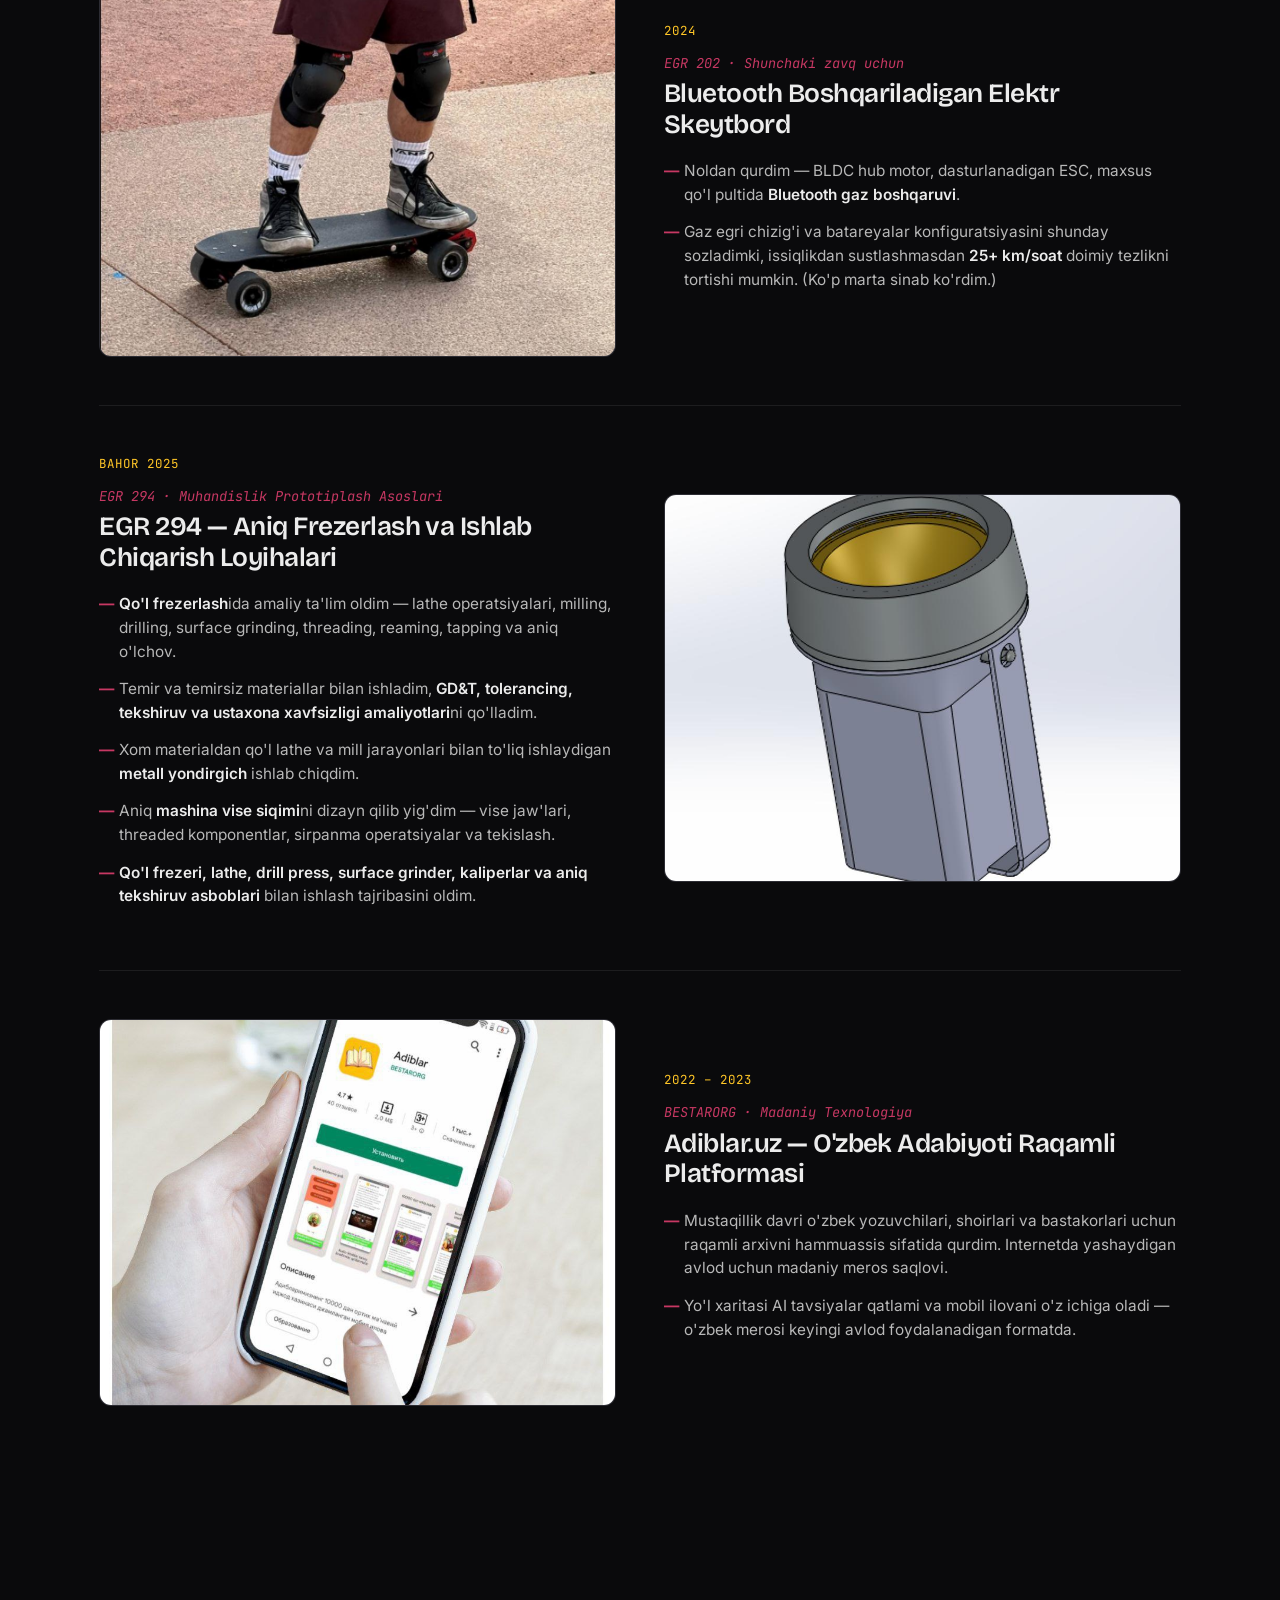
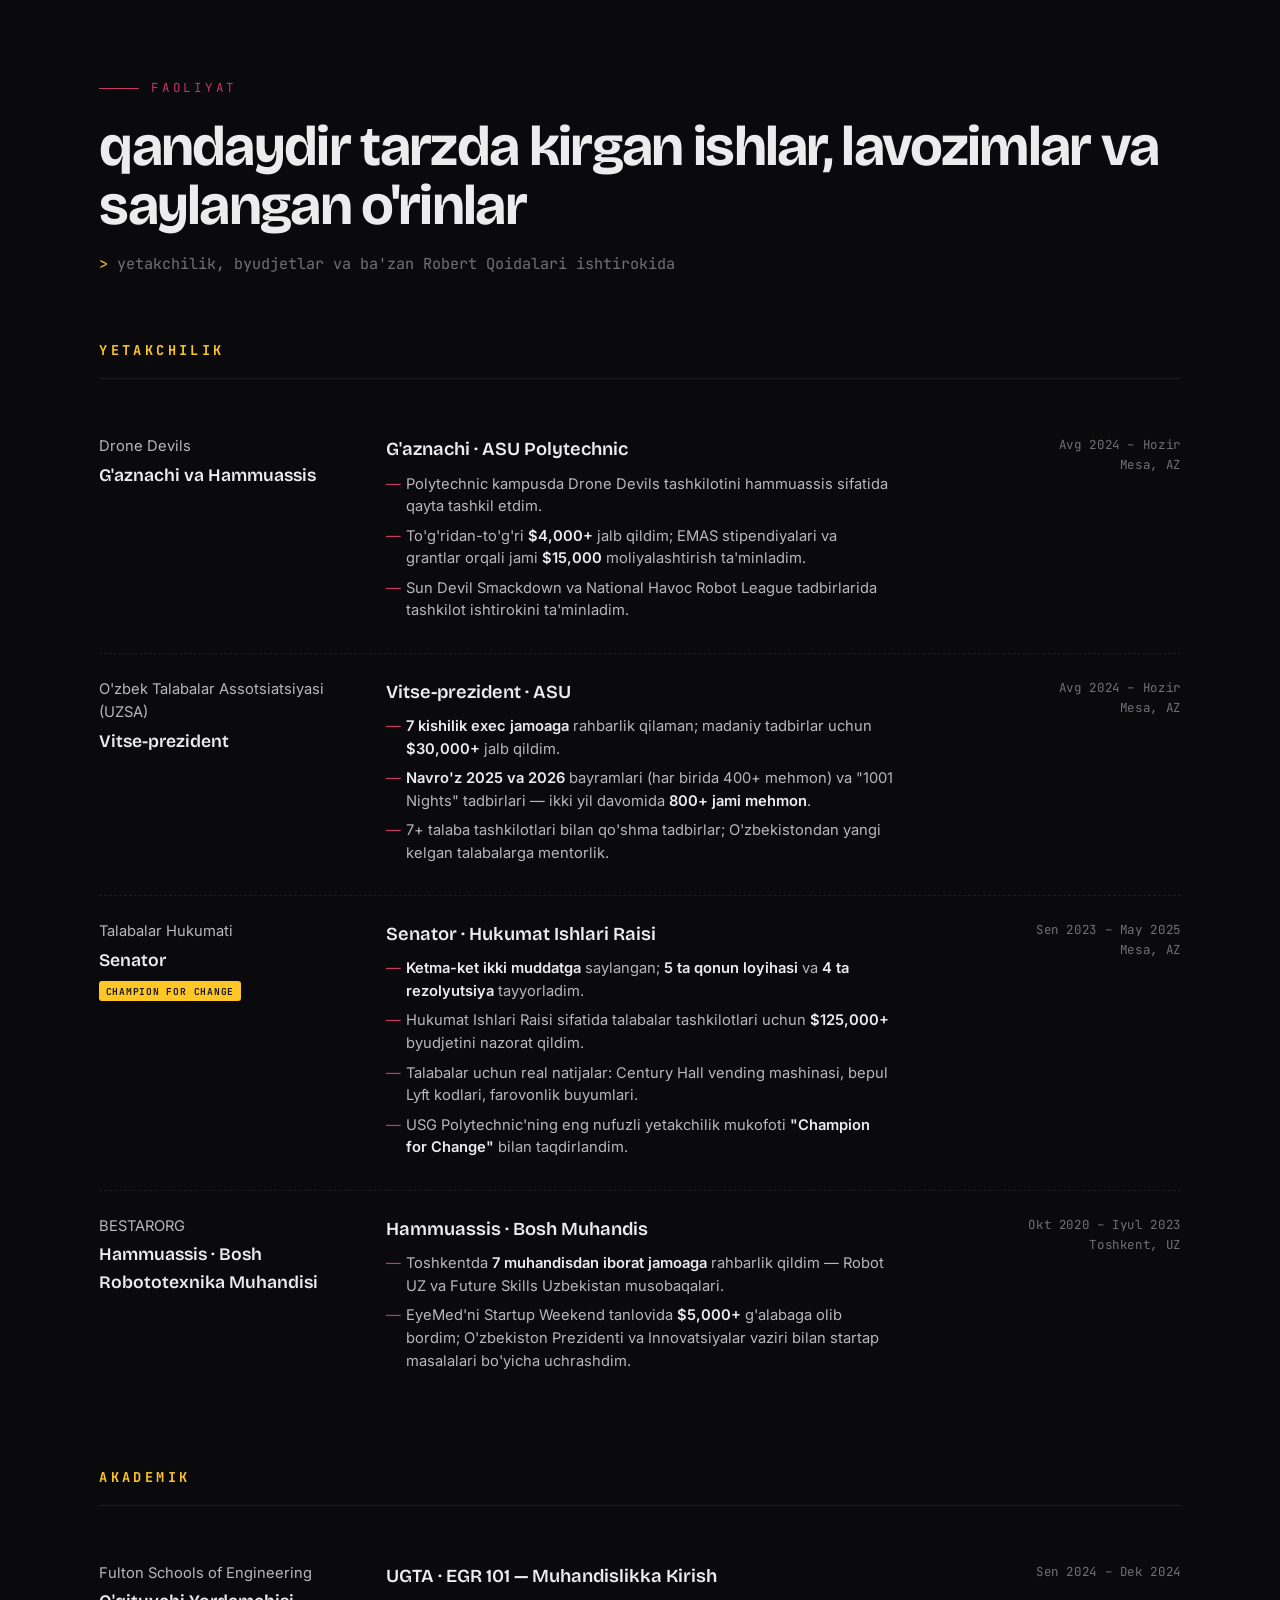
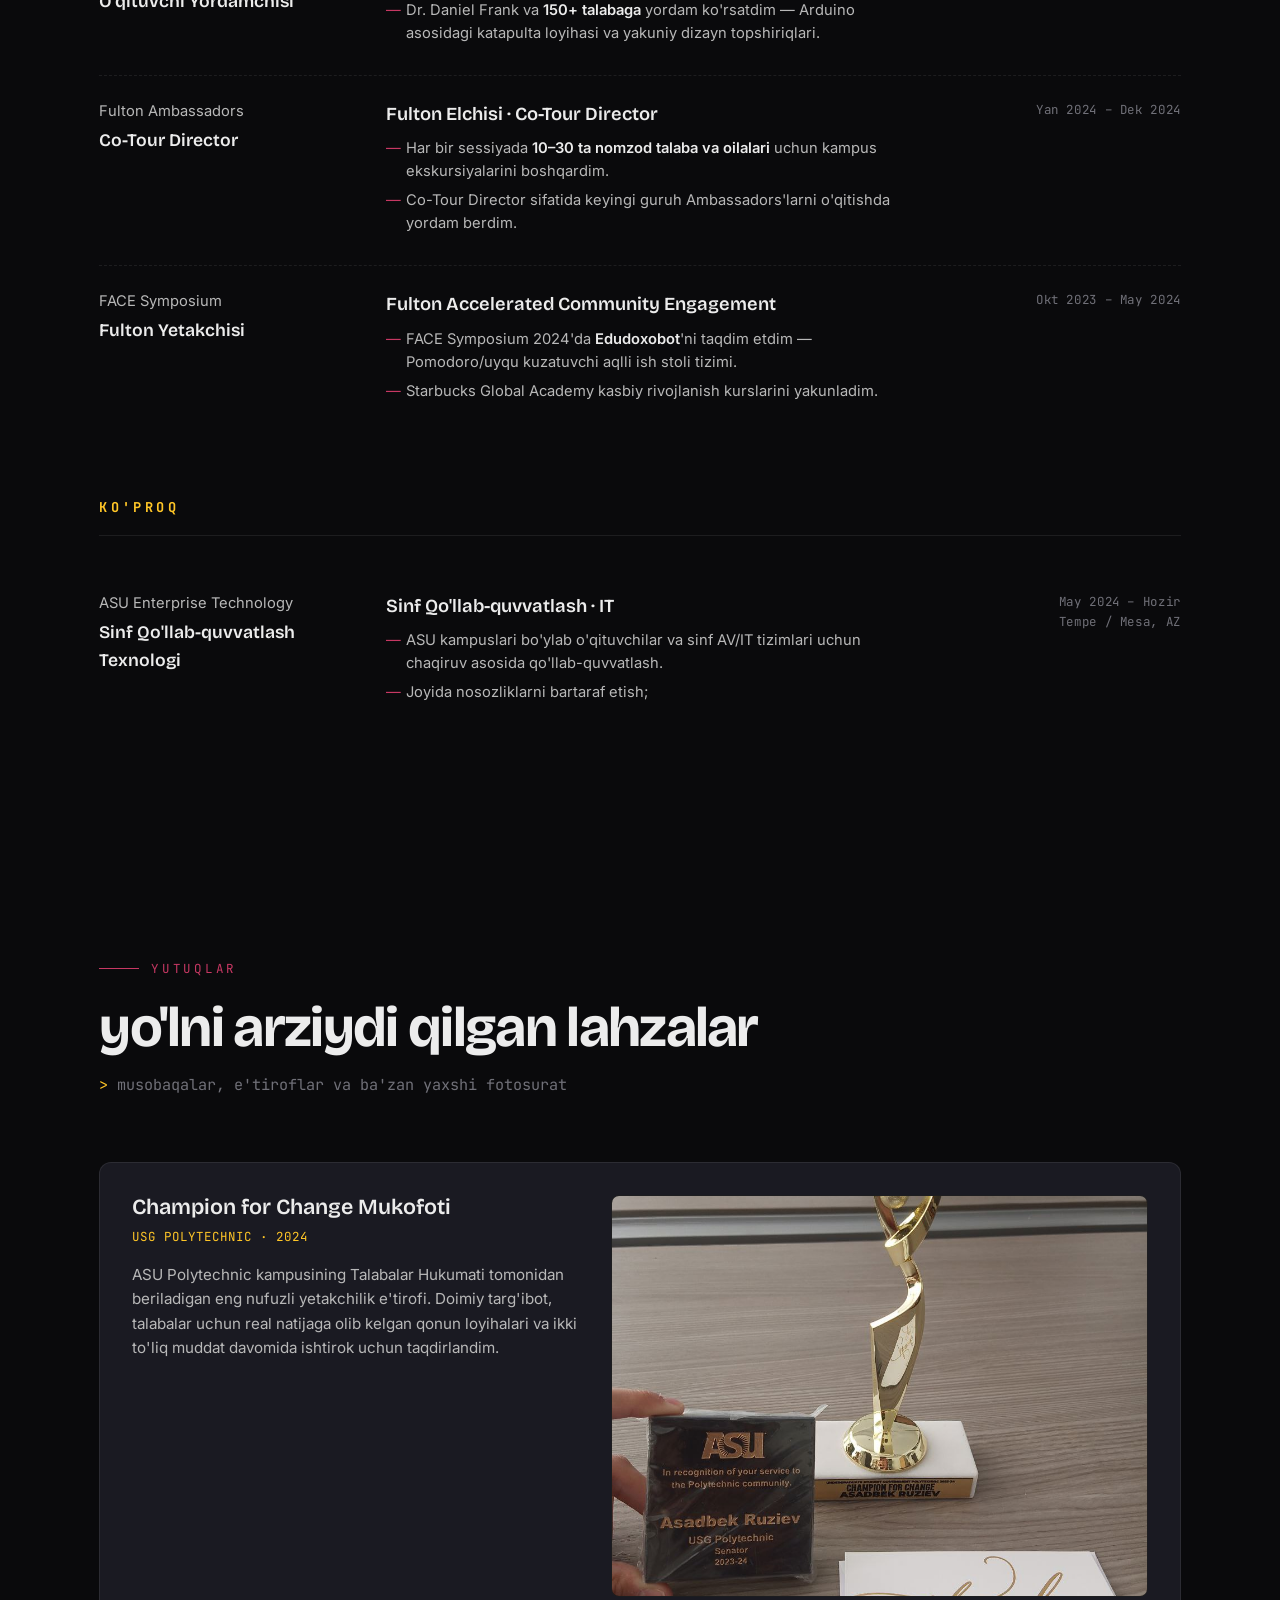
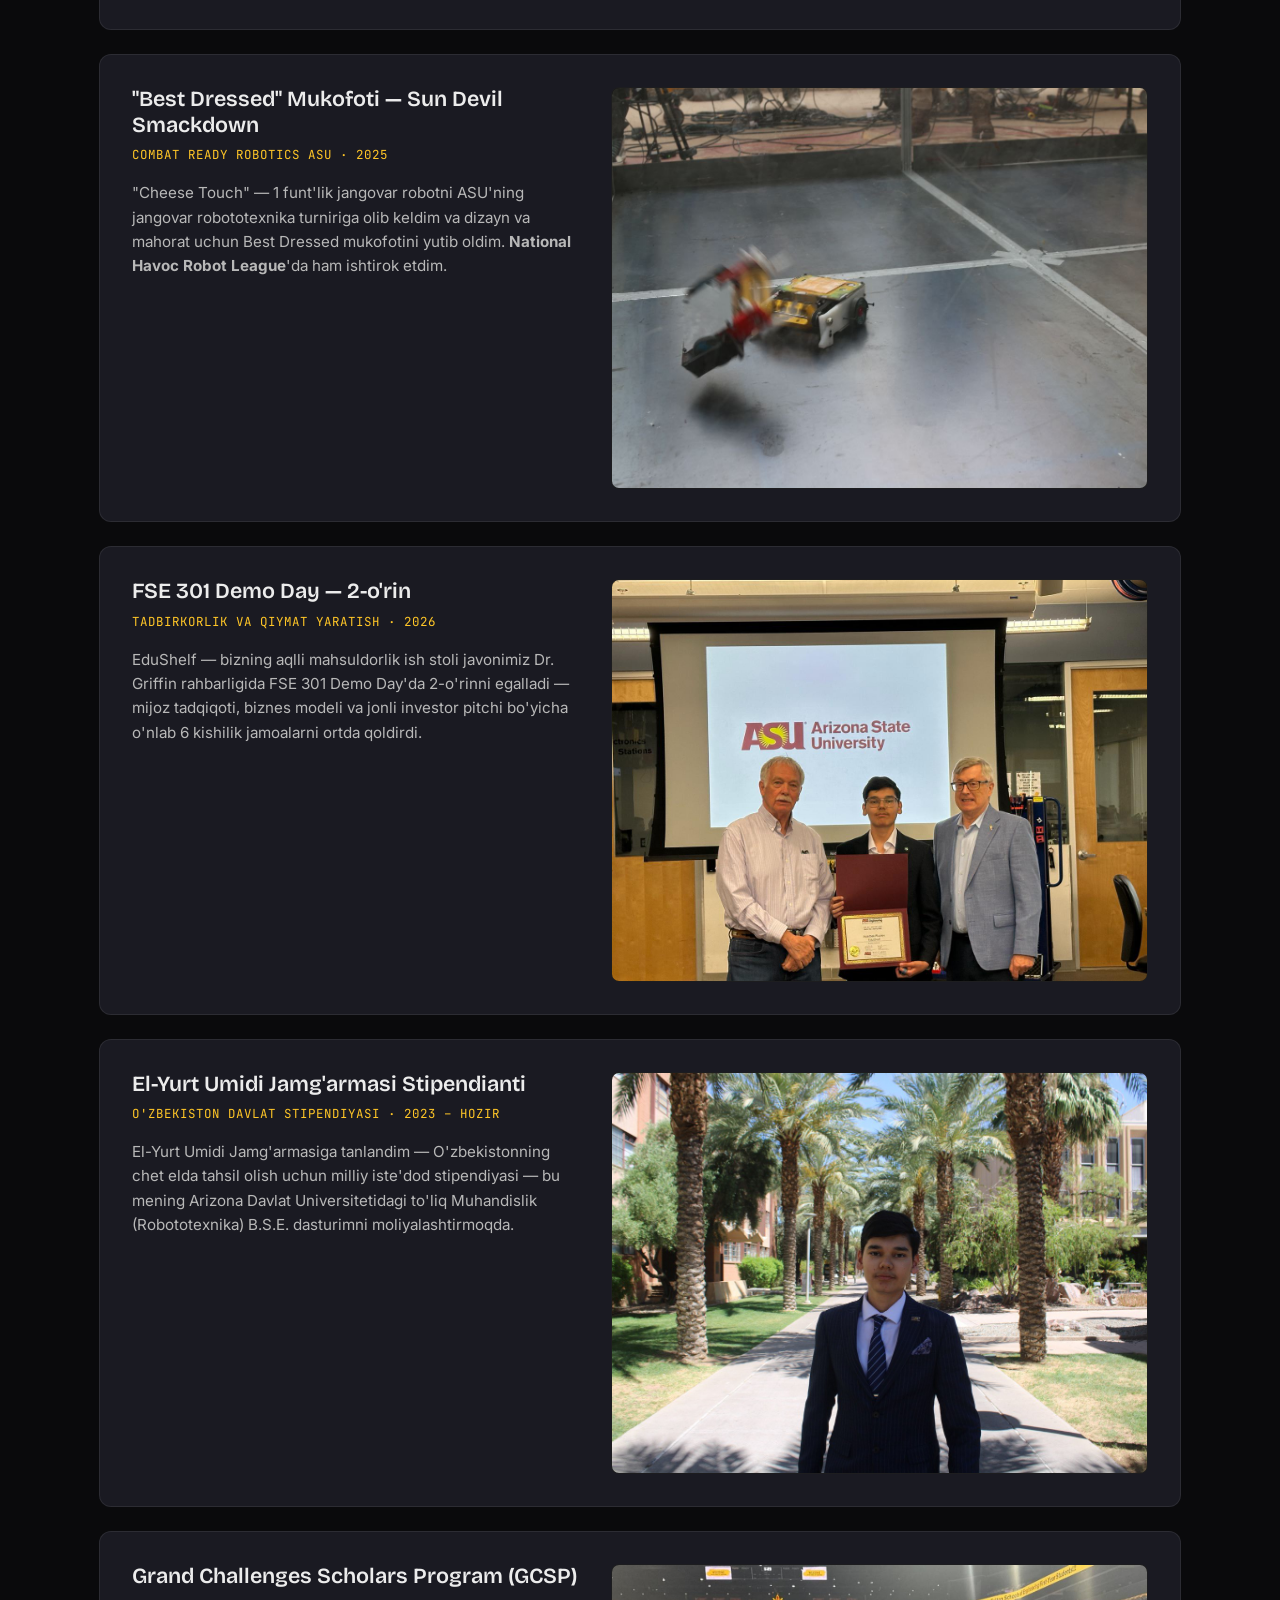
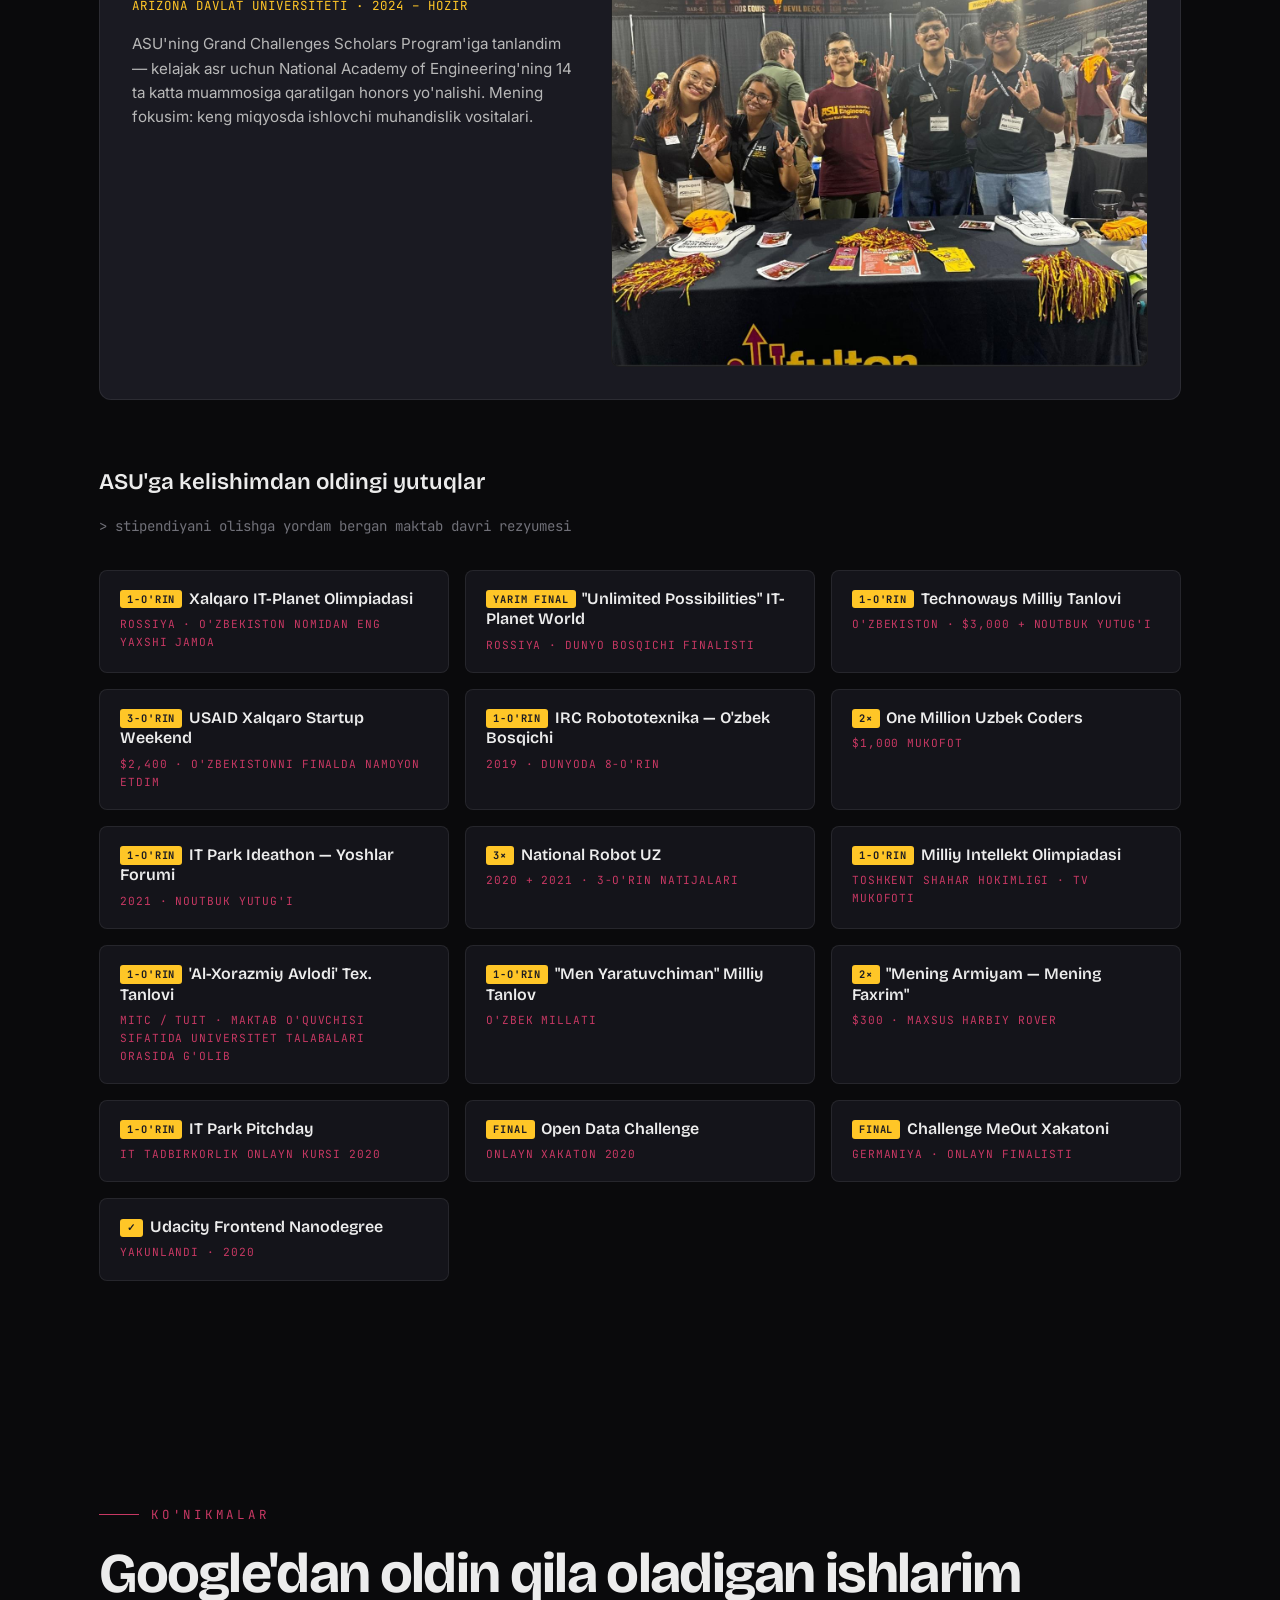
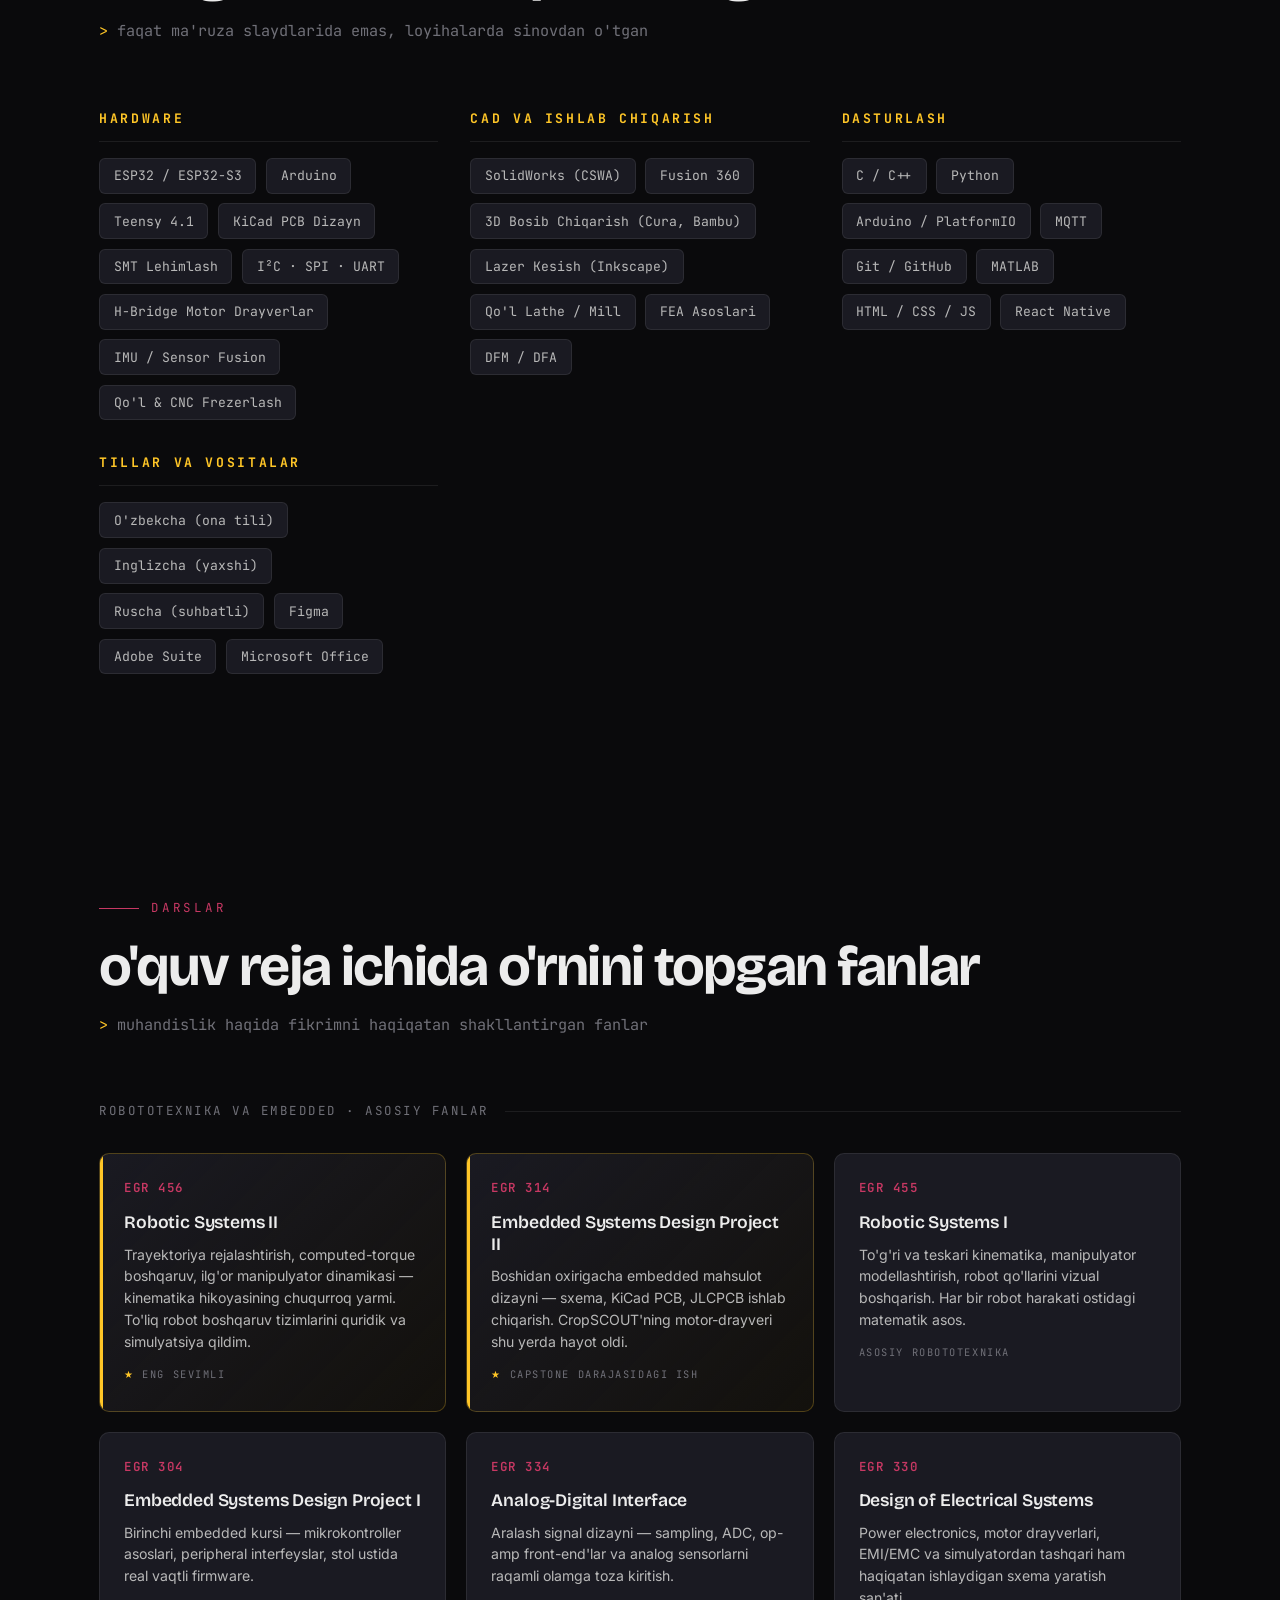
==== commit cf5fcd60: "fix" ====
--- a/index-uz.html
+++ b/index-uz.html
@@ -1323,9 +1323,9 @@
         </div>
     </div>
 
-    <!-- WORK -->
+    <!-- Tajriba -->
     <div class="career-block">
-        <h3 class="career-title">Ish</h3>
+        <h3 class="career-title">Ko'proq</h3>
 
         <div class="role">
             <div class="role-org">ASU Enterprise Technology <strong>Sinf Qo'llab-quvvatlash Texnologi</strong></div>
@@ -1333,10 +1333,10 @@
                 <h4>Sinf Qo'llab-quvvatlash · IT</h4>
                 <ul>
                     <li>ASU kampuslari bo'ylab o'qituvchilar va sinf AV/IT tizimlari uchun chaqiruv asosida qo'llab-quvvatlash.</li>
-                    <li>Joyida nosozliklarni bartaraf etish; dars boshlanishidan 30 soniya oldin biror narsa yoqmasa, bosim ostida xotirjam ish.</li>
+                    <li>Joyida nosozliklarni bartaraf etish;</li>
                 </ul>
             </div>
-            <div class="role-meta">May 2023 – Hozir<br>Tempe / Mesa, AZ</div>
+            <div class="role-meta">May 2024 – Hozir<br>Tempe / Mesa, AZ</div>
         </div>
     </div>
 </section>
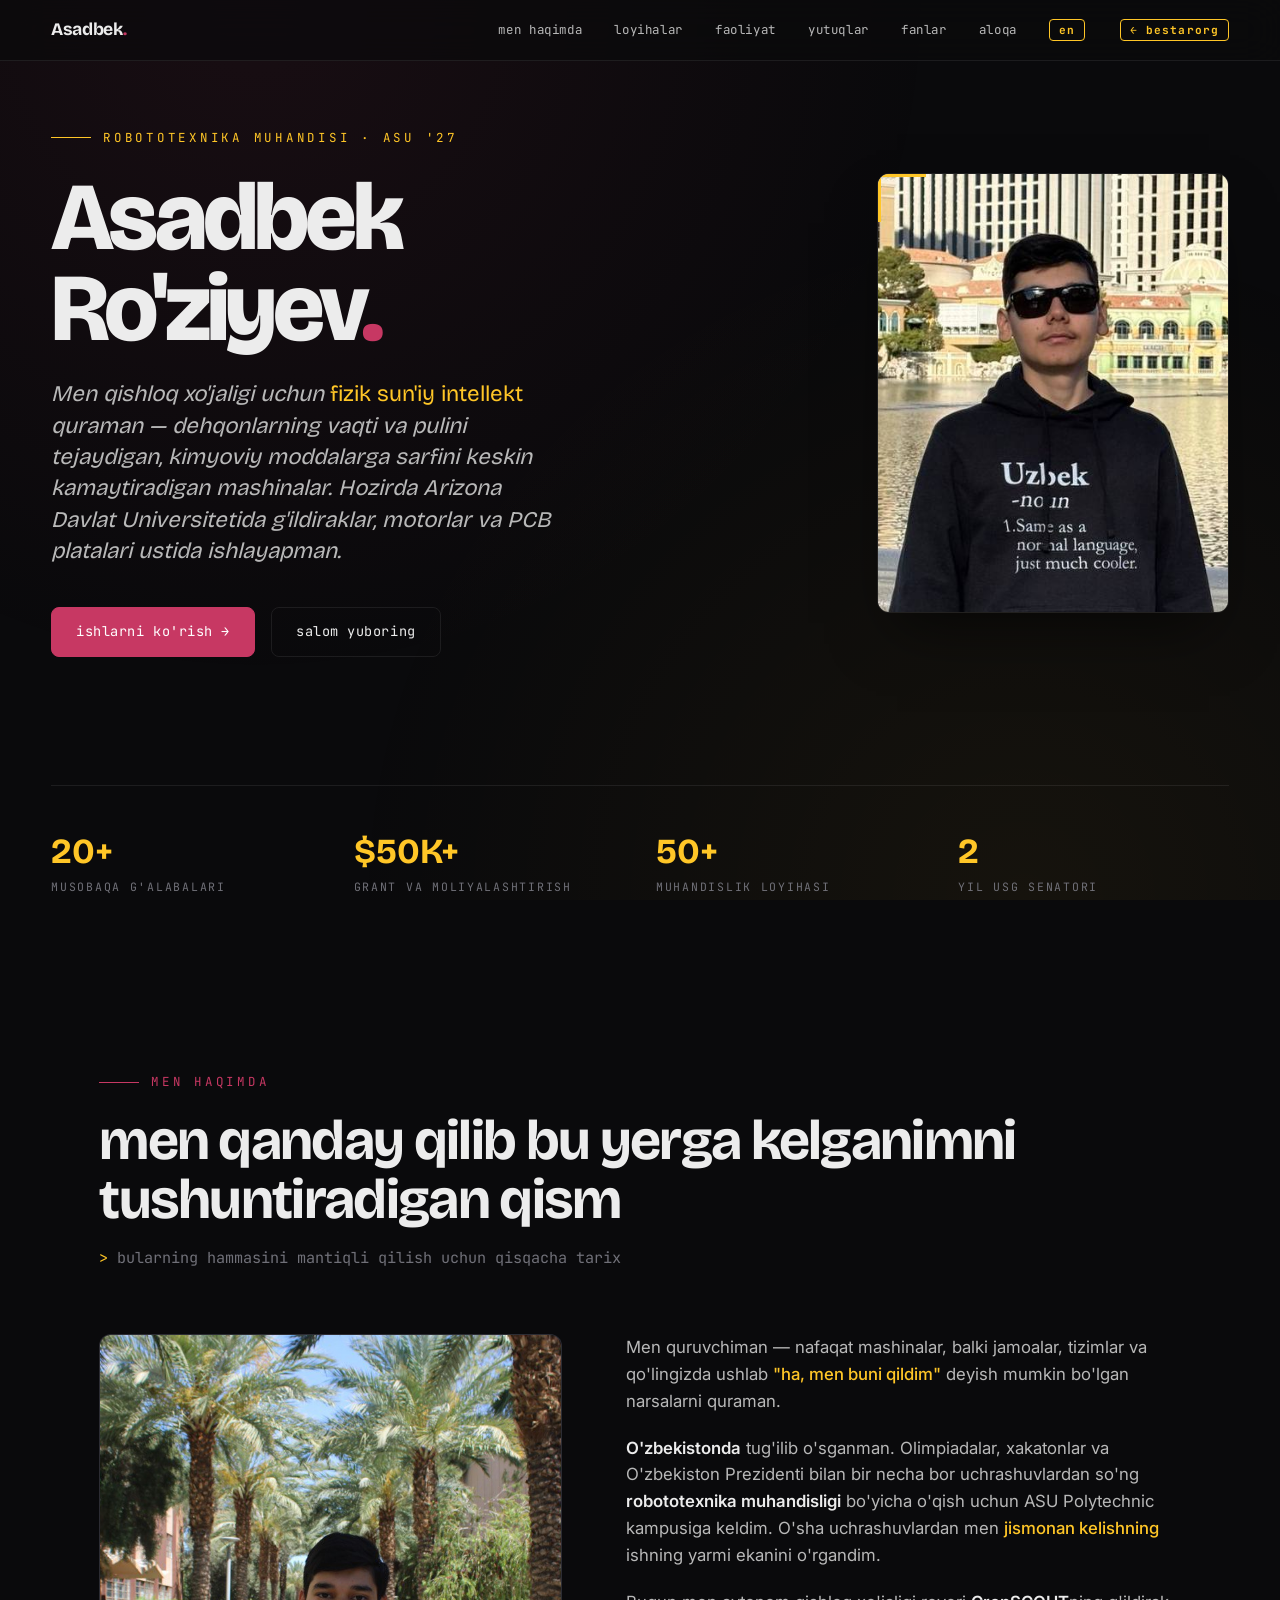
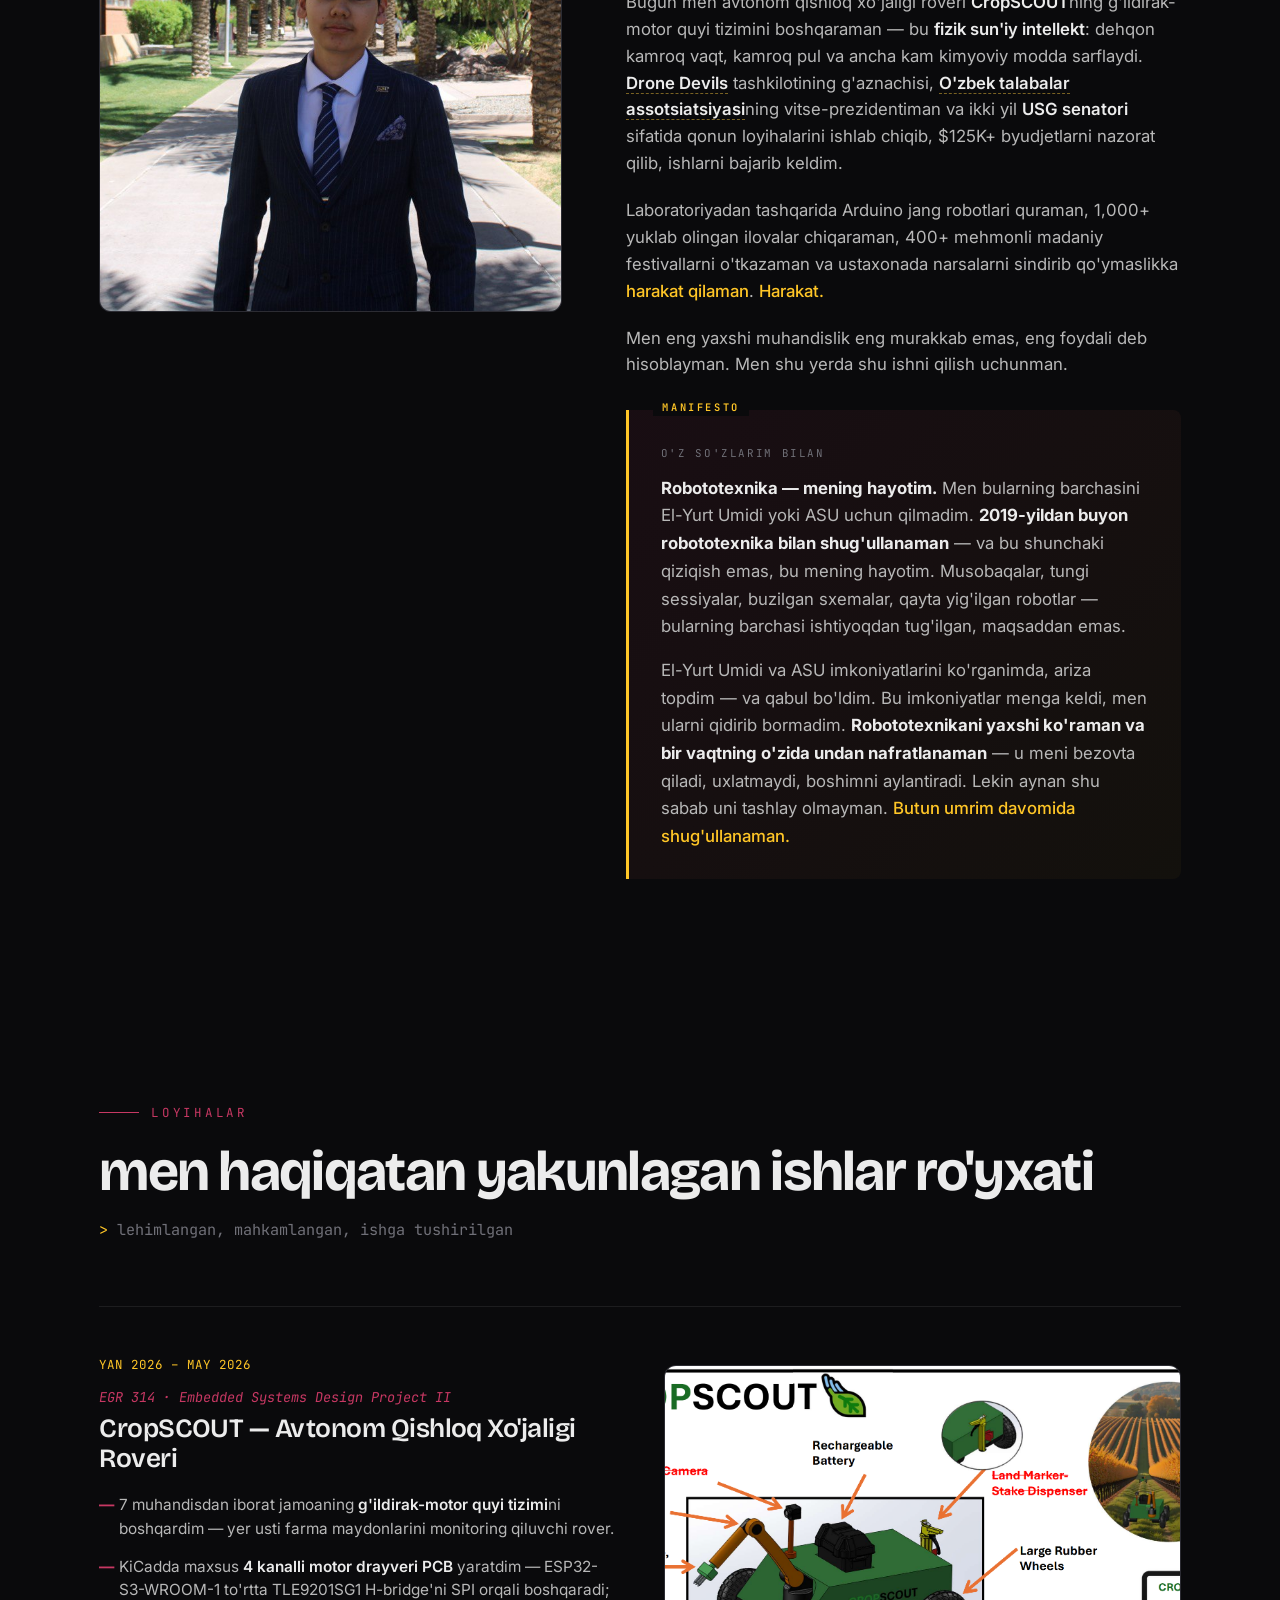
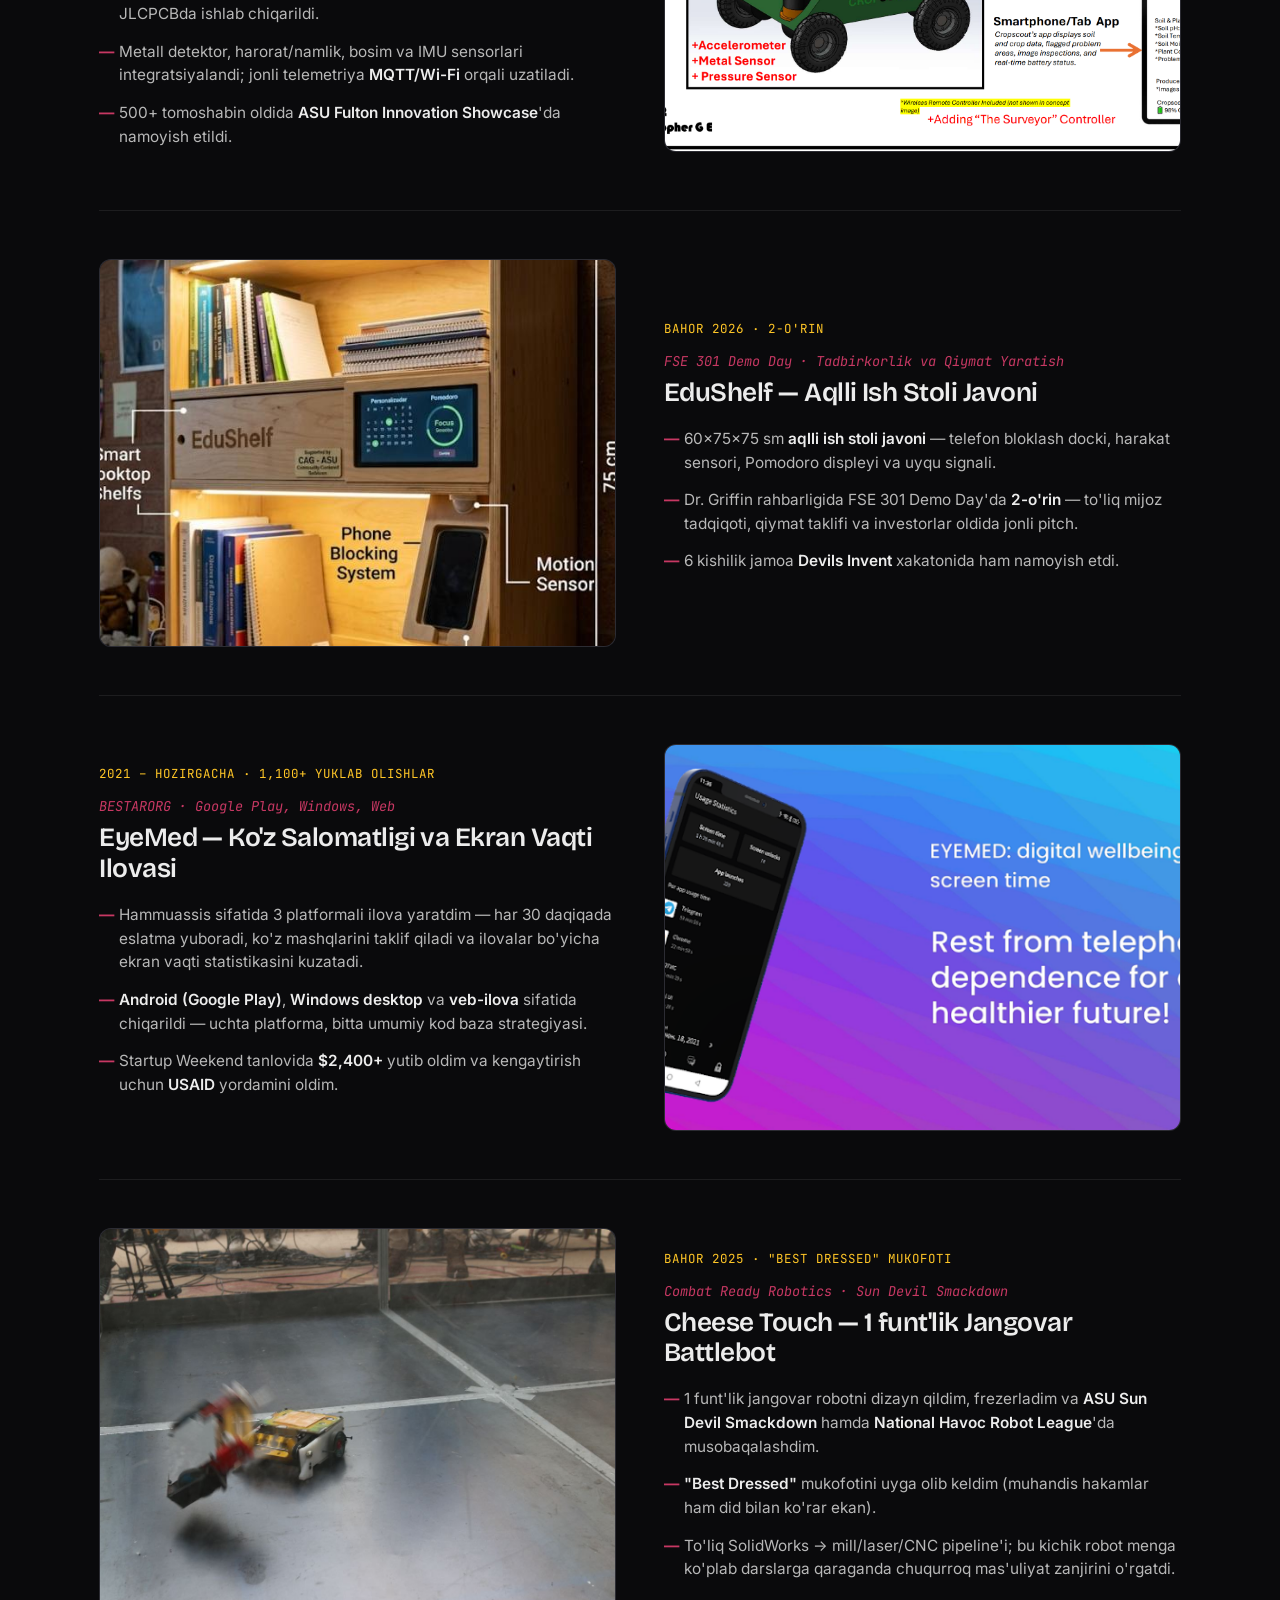
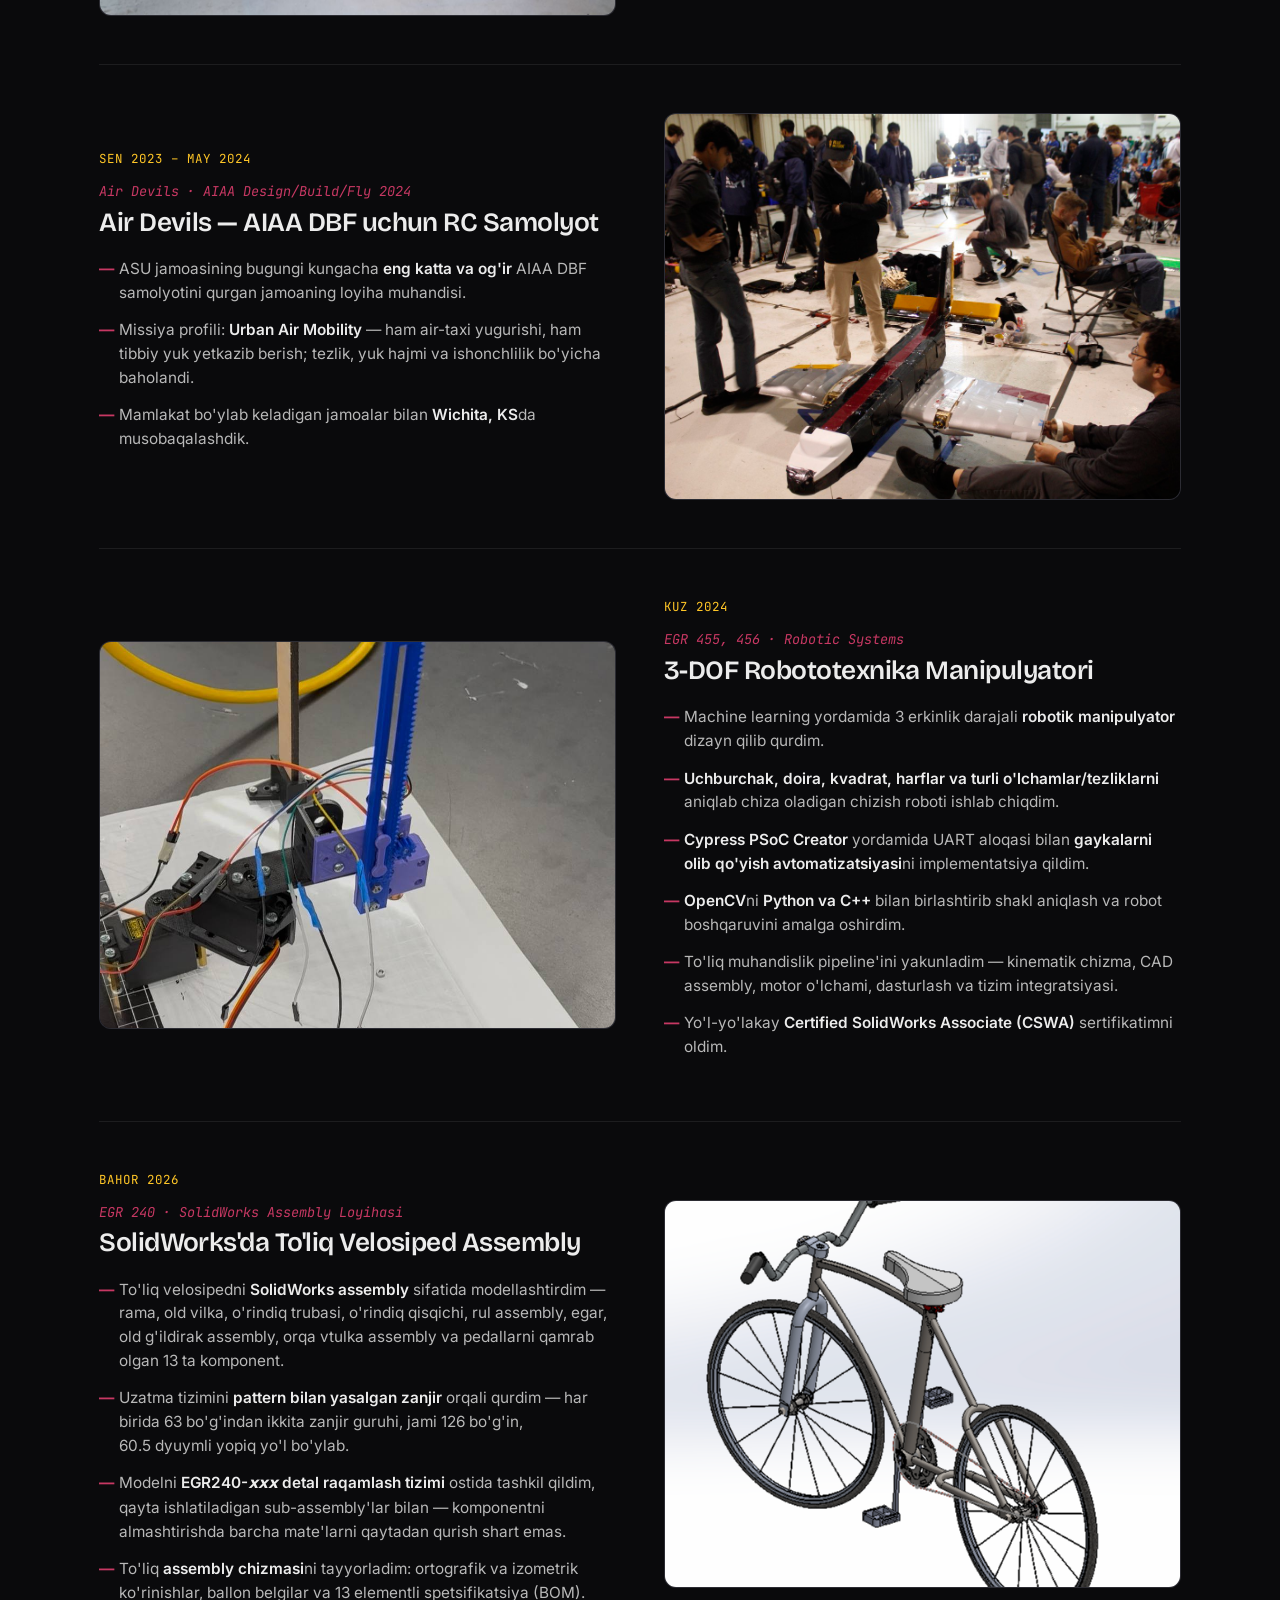
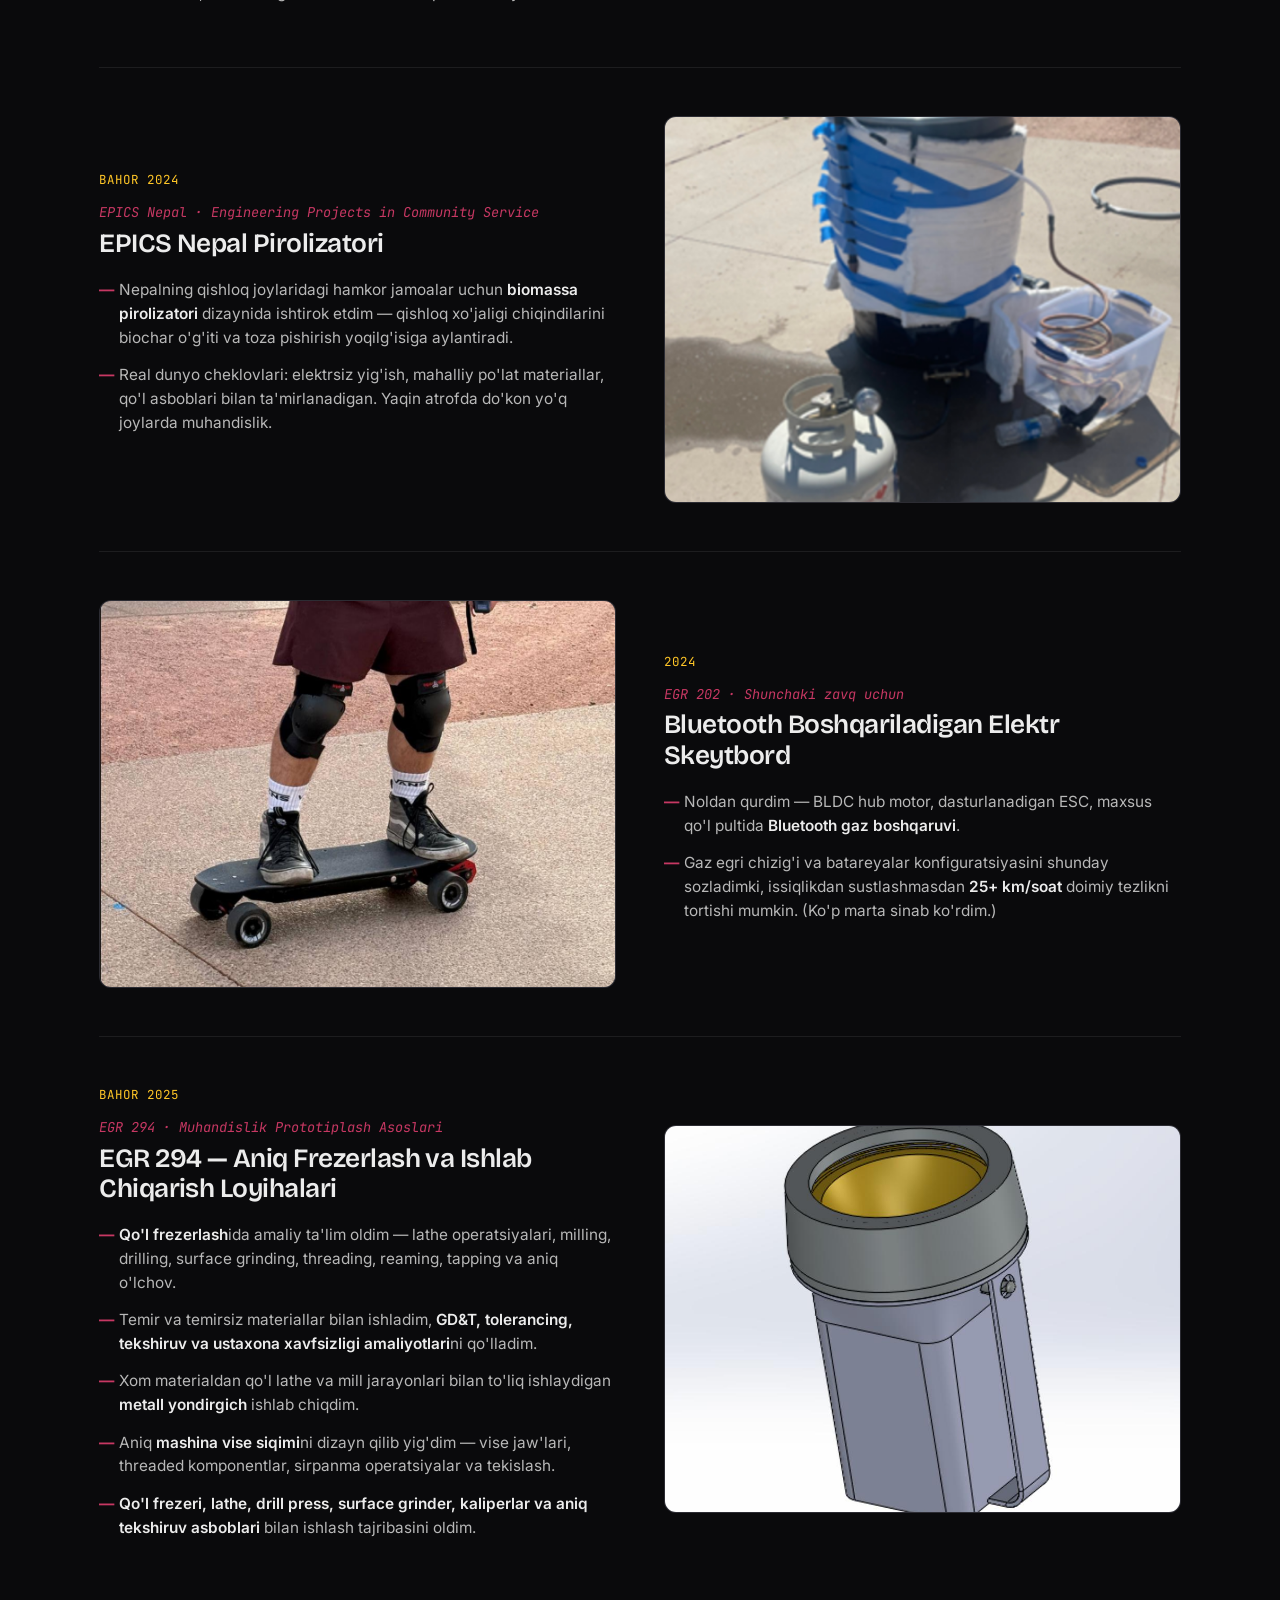
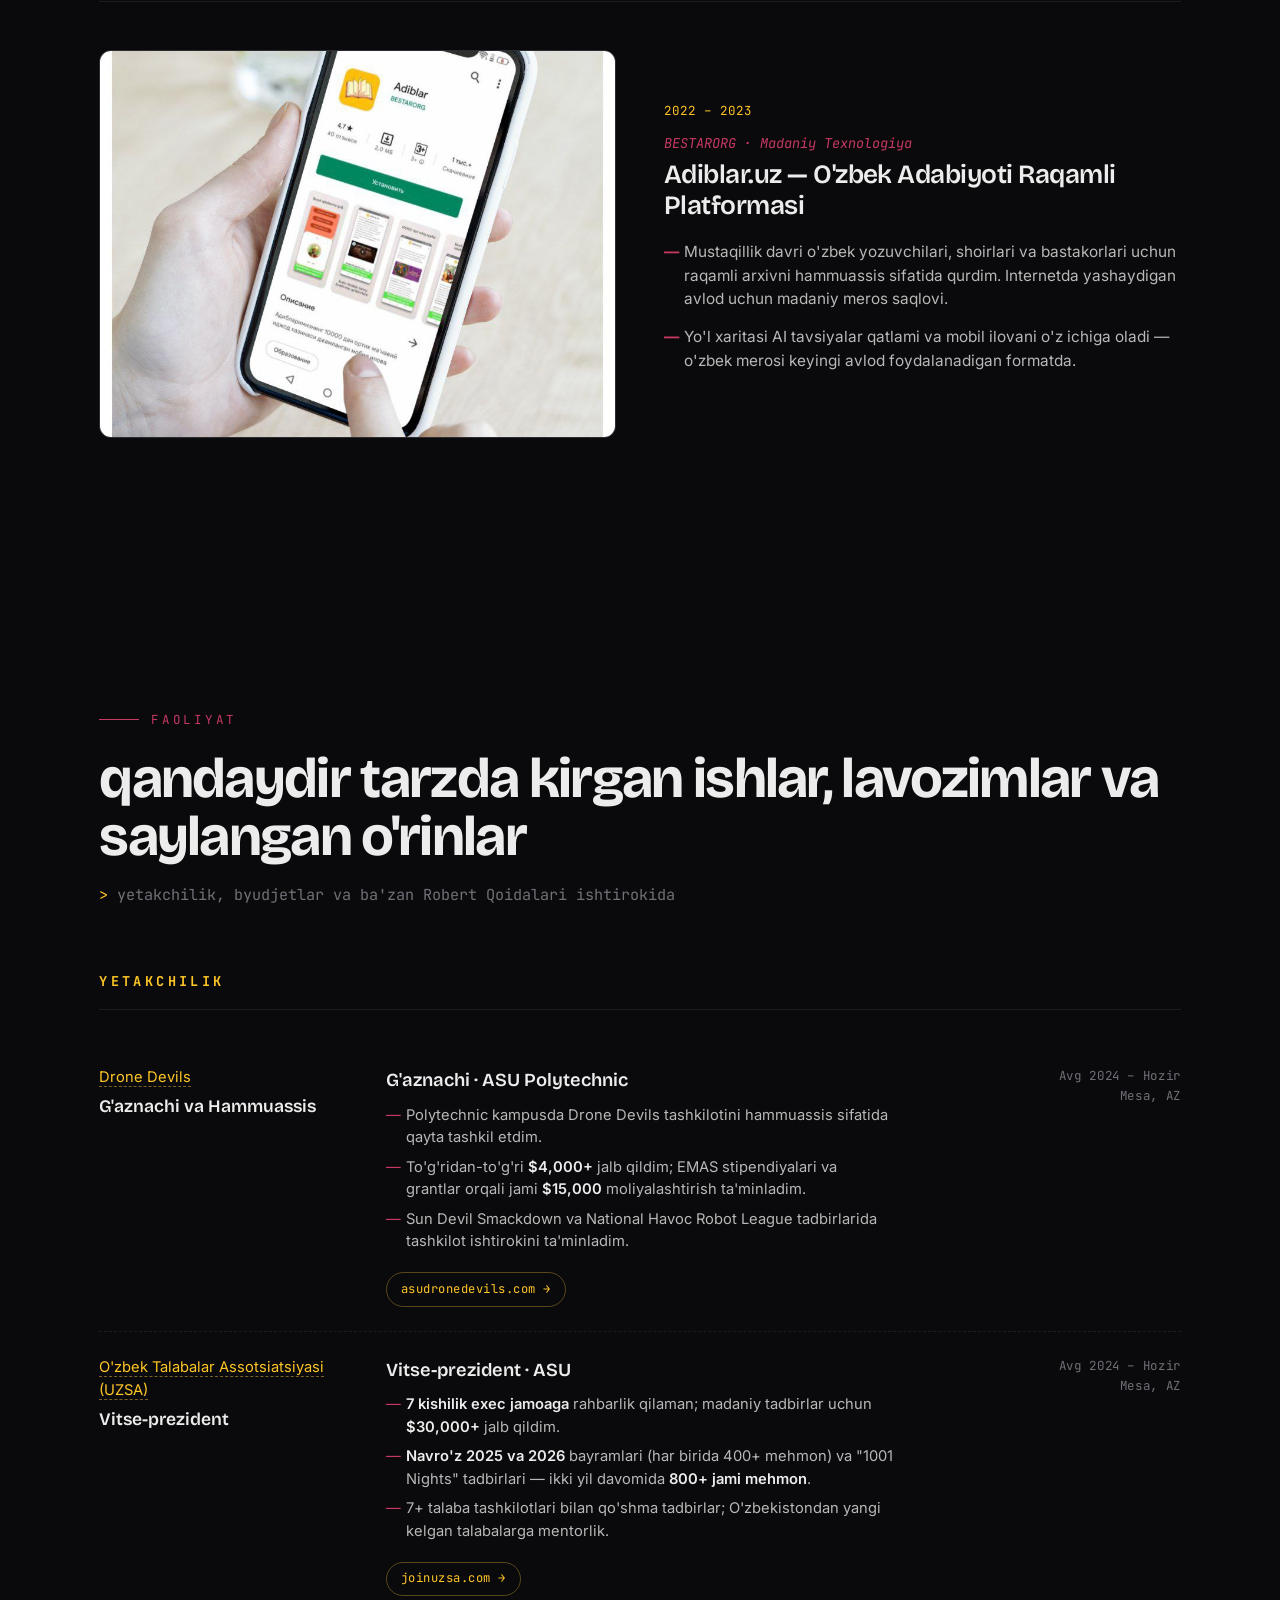
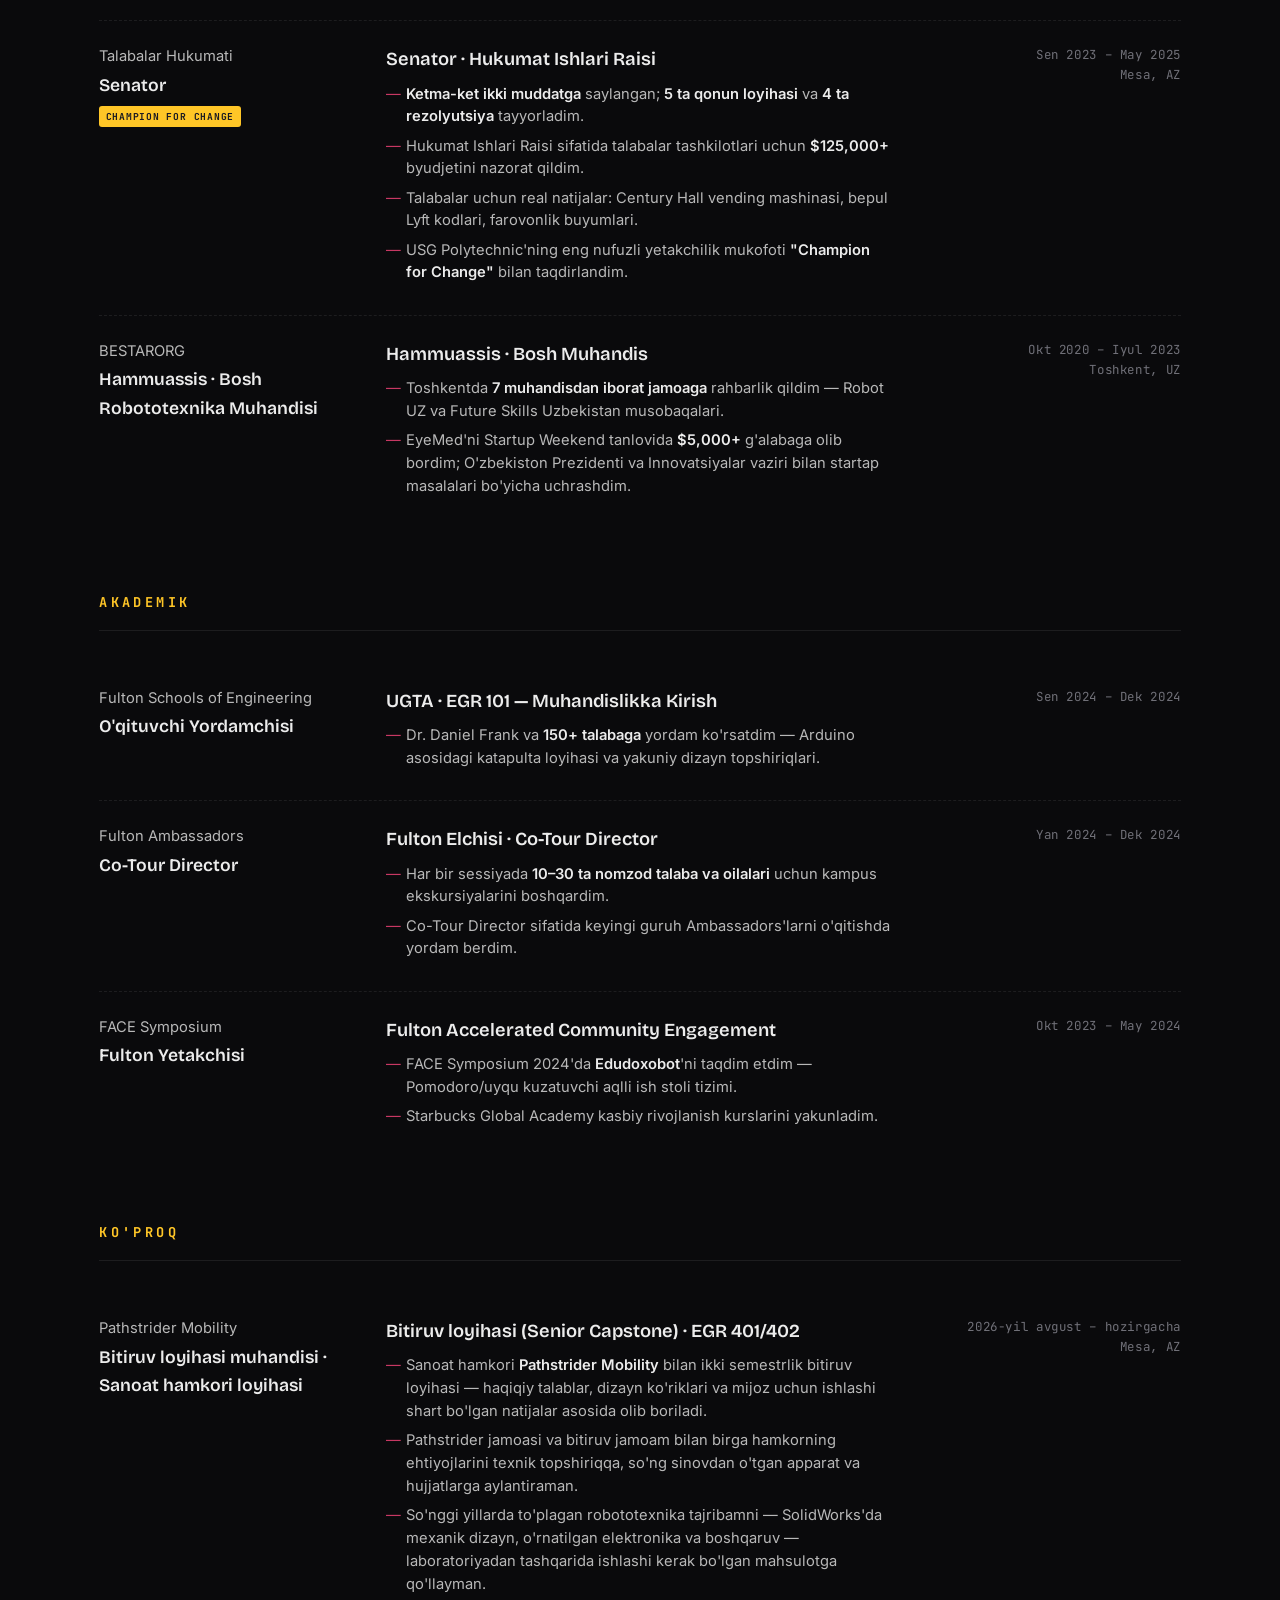
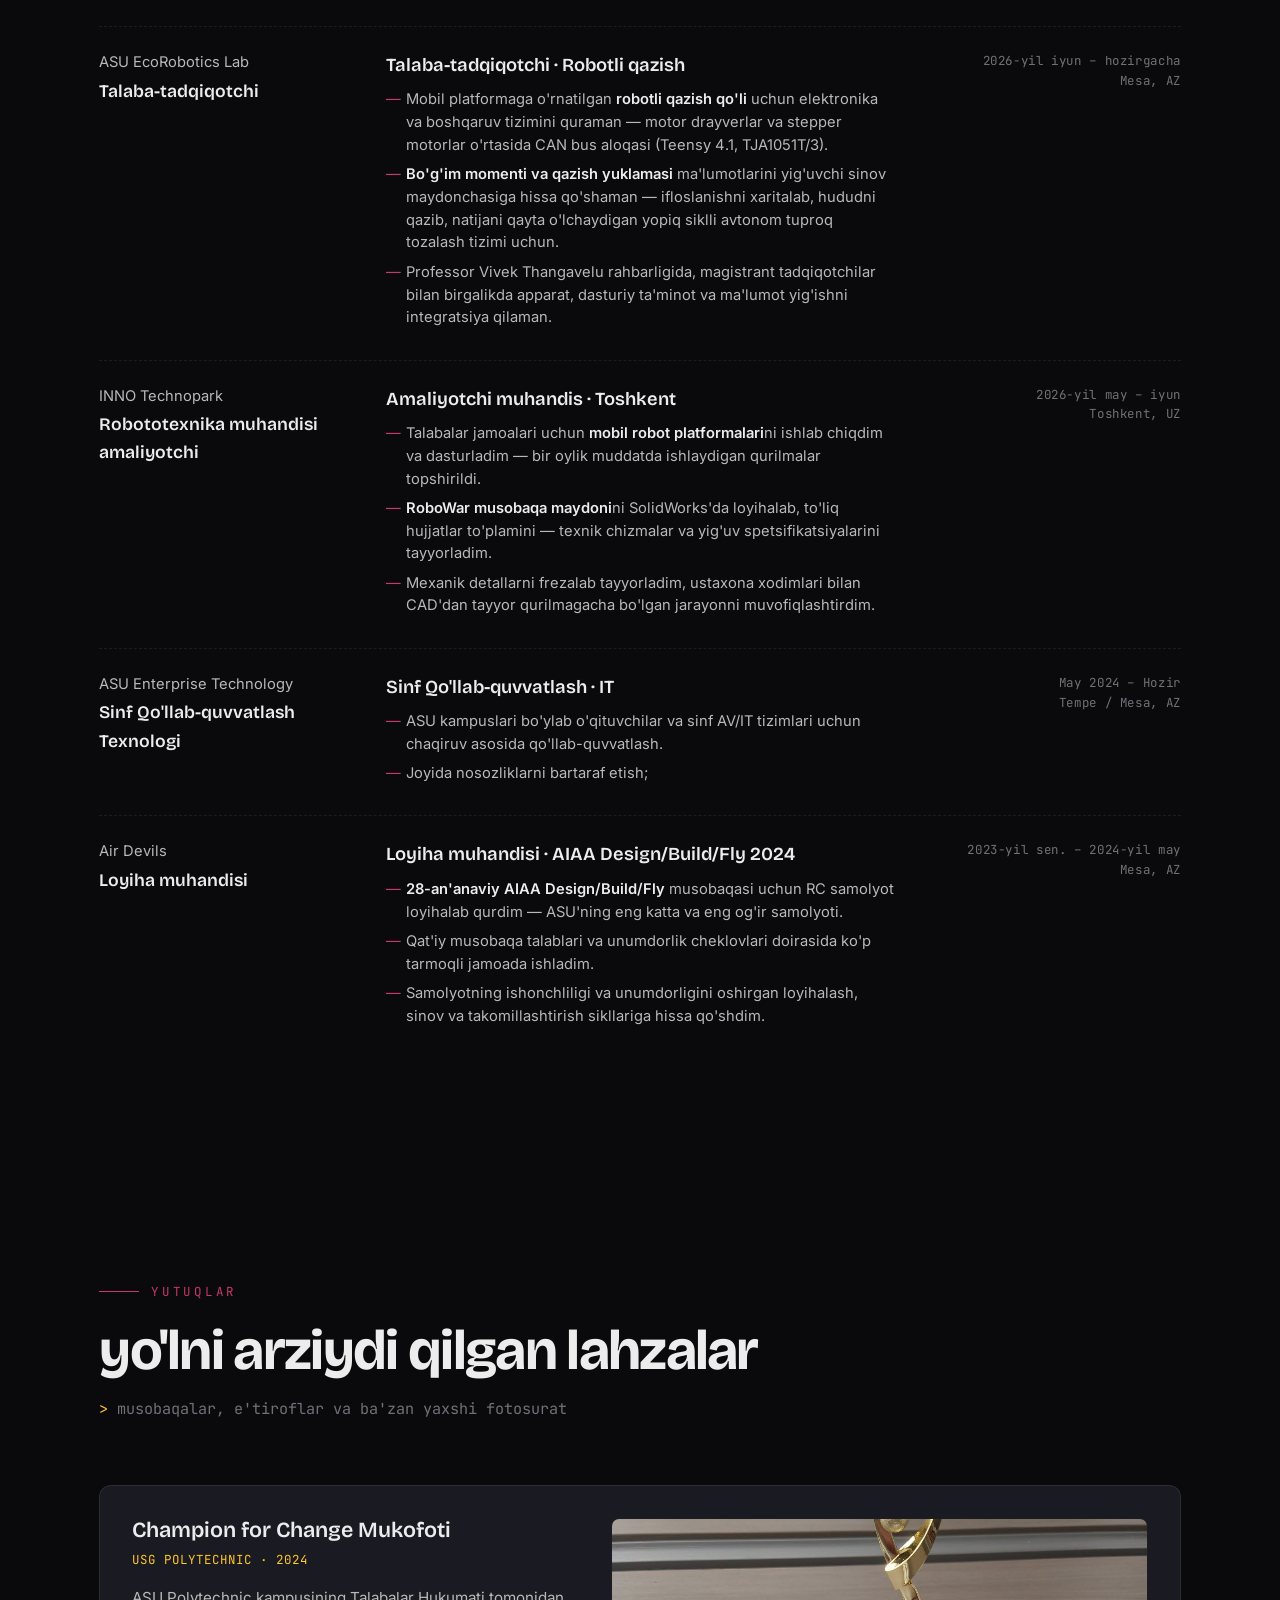
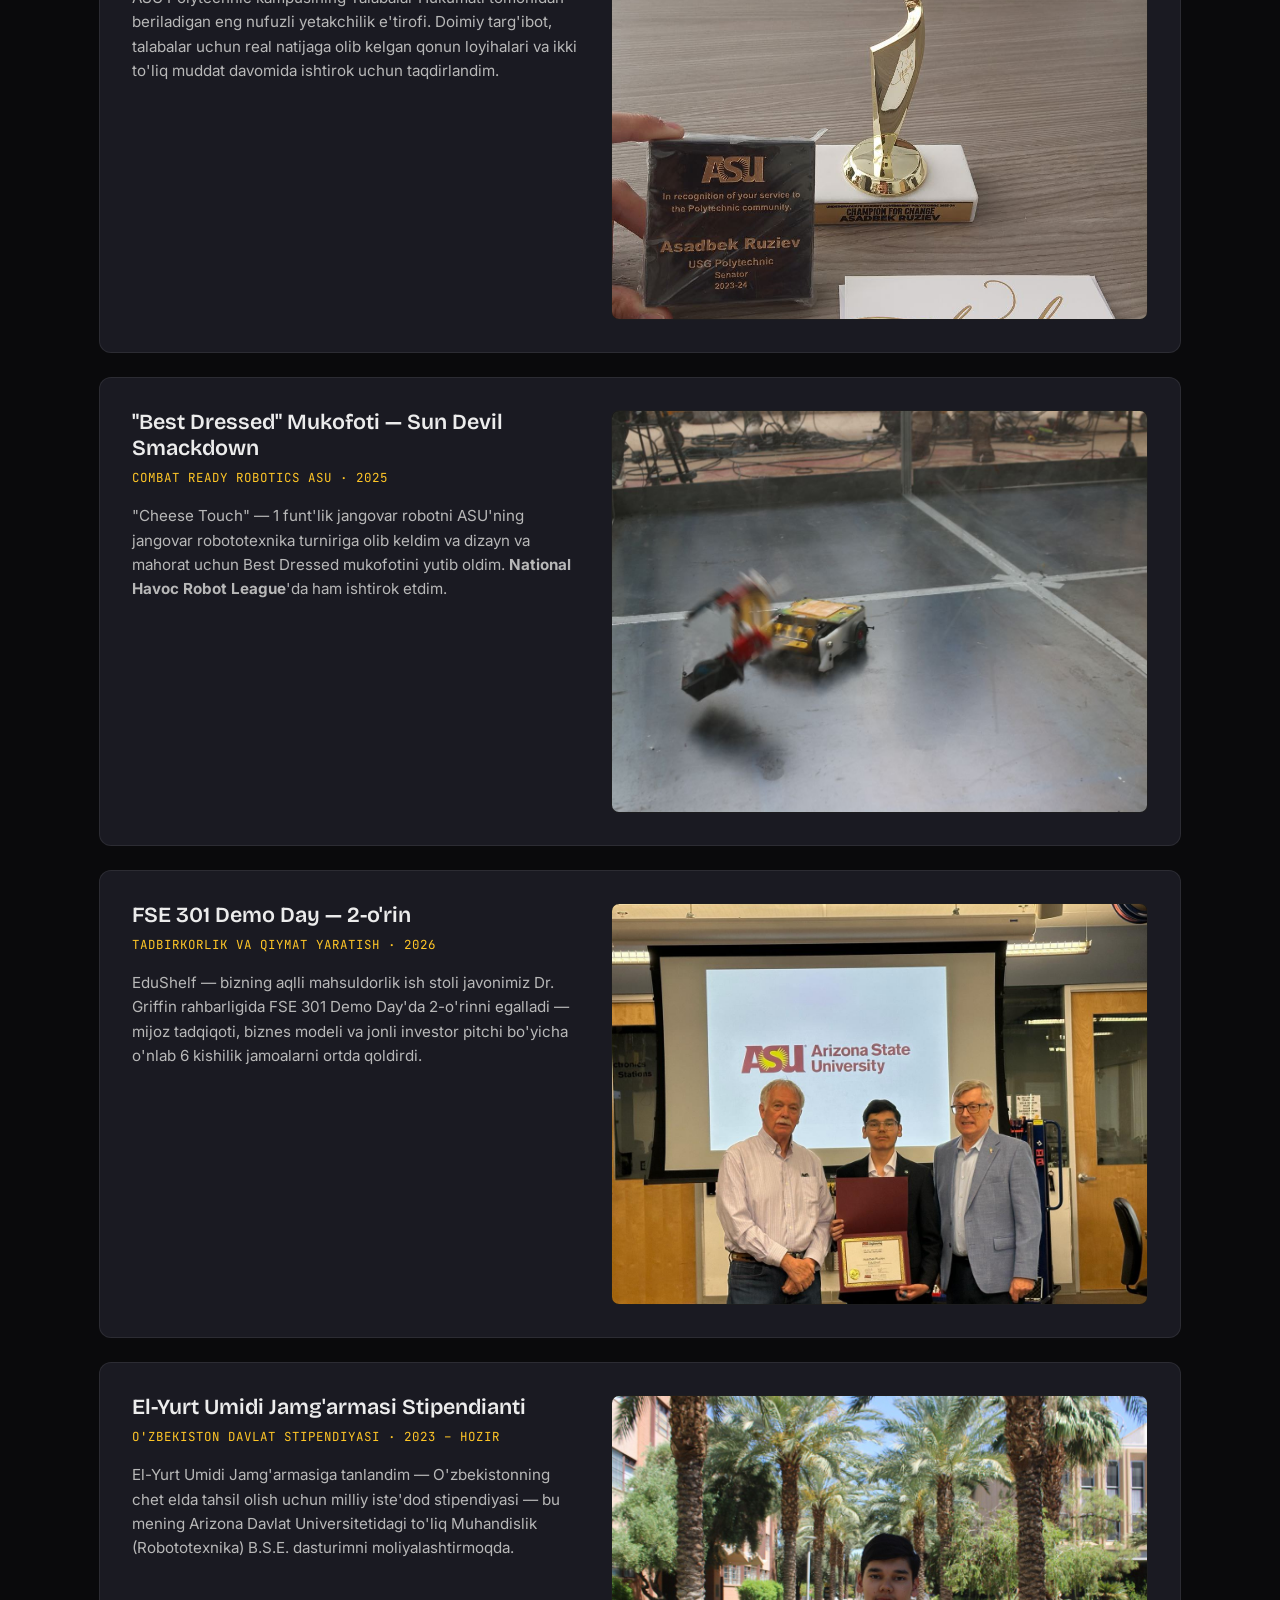
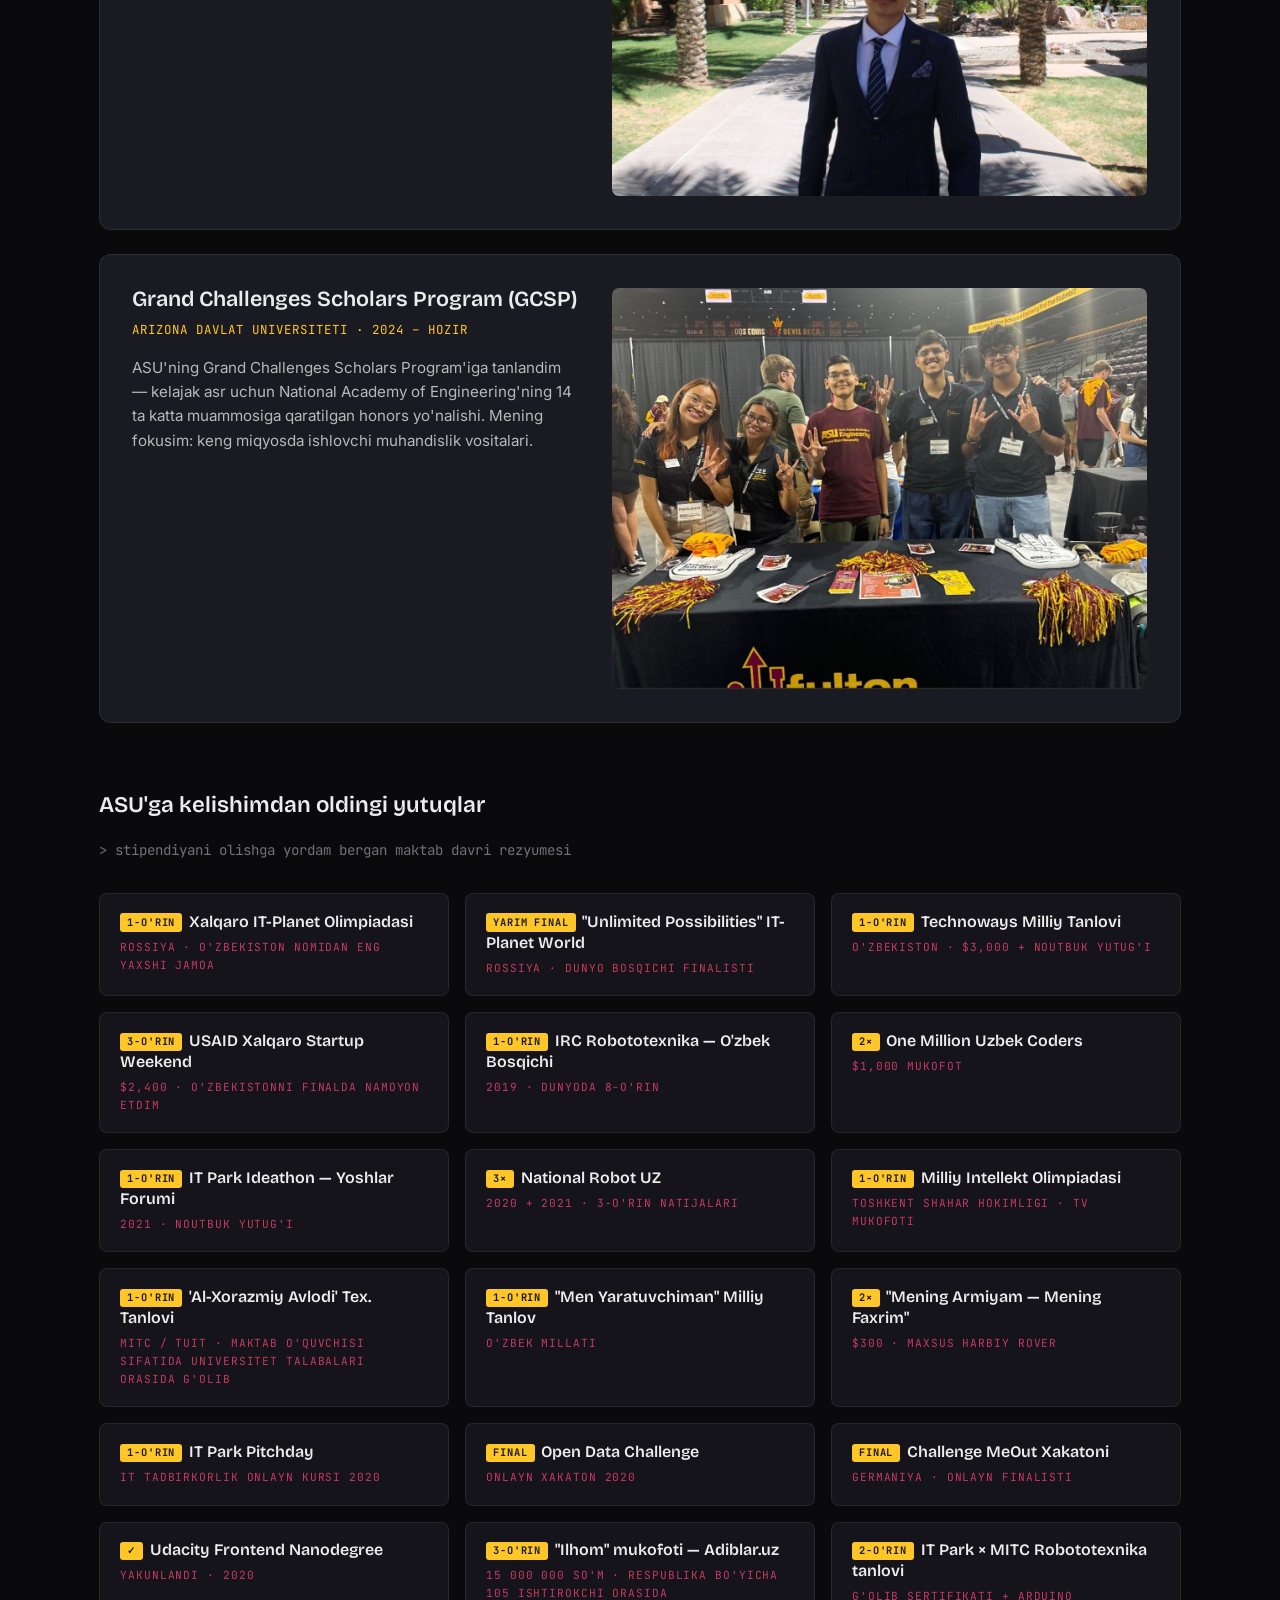
==== commit 07e710c6: "Update portfolio: Pathstrider Mobility capstone, EcoRobotics Lab, new projects and social archive" ====
--- a/index-uz.html
+++ b/index-uz.html
@@ -4,7 +4,7 @@
 <meta charset="UTF-8">
 <meta name="viewport" content="width=device-width, initial-scale=1">
 <title>Asadbek Ro'ziyev — Robototexnika muhandisi @ ASU</title>
-<meta name="description" content="Asadbek Ro'ziyev — Arizona Davlat Universitetida robototexnika talabasi. Robotlar quruvchi, jamoalar tashkilotchisi, ish bajaruvchi.">
+<meta name="description" content="Asadbek Ro'ziyev — Arizona Davlat Universitetida robototexnika talabasi; qishloq xo'jaligi uchun fizik sun'iy intellekt quradi: dehqonlarning vaqti, puli va kimyoviy xarajatlarini tejaydigan mashinalar.">
 
 <link rel="apple-touch-icon" sizes="180x180" href="apple-touch-icon.png">
 <link rel="icon" type="image/png" sizes="32x32" href="favicon-32x32.png">
@@ -75,6 +75,8 @@
 img { display: block; max-width: 100%; height: auto; }
 a { color: var(--gold); text-decoration: none; transition: color .2s; }
 a:hover { color: var(--gold-soft); }
+a.orglink { border-bottom: 1px dashed rgba(232,185,59,0.5); }
+a.orglink:hover { border-bottom-color: currentColor; }
 
 /* =========================== NAV =========================== */
 nav.topnav {
@@ -116,7 +118,10 @@
 }
 nav.topnav ul a:hover { color: var(--ink); }
 @media (max-width: 700px) {
-    nav.topnav ul { display: none; }
+    nav.topnav ul li:not(.nav-keep):not(.keep-mobile) { display: none; }
+    nav.topnav ul { gap: 0.9rem; }
+    nav.topnav .nav-inner { gap: 0.8rem; }
+    nav.topnav ul a { font-size: 0.72rem; white-space: nowrap; }
 }
 
 /* =========================== HERO =========================== */
@@ -963,6 +968,79 @@
     color: var(--maroon);
     margin: 0 0.3rem;
 }
+
+/* ---------- awards gallery ---------- */
+.awards-gallery{display:grid;grid-template-columns:repeat(3,1fr);gap:1.2rem;margin-top:2.2rem;}
+@media(max-width:900px){.awards-gallery{grid-template-columns:repeat(2,1fr);}}
+@media(max-width:600px){.awards-gallery{grid-template-columns:1fr;}}
+.ag-card{background:rgba(255,255,255,0.03);border:1px solid rgba(255,255,255,0.08);border-radius:12px;overflow:hidden;}
+.ag-card img{width:100%;height:230px;object-fit:cover;display:block;}
+.ag-card.tall img{height:320px;object-fit:cover;object-position:top;}
+.ag-cap{padding:0.85rem 1rem 1rem;}
+.ag-cap b{display:block;font-size:0.92rem;margin-bottom:0.25rem;}
+.ag-cap span{font-family:var(--font-mono);font-size:0.74rem;color:var(--ink-mute);line-height:1.5;display:block;}
+.ag-cap a{font-family:var(--font-mono);font-size:0.74rem;}
+
+/* ---------- social archive ---------- */
+.ig-grid{display:grid;grid-template-columns:repeat(auto-fill,minmax(340px,1fr));gap:1.4rem;
+  align-items:start;margin-top:2rem;}
+@media(max-width:720px){.ig-grid{grid-template-columns:1fr;}}
+.ig-item{background:rgba(255,255,255,0.03);border:1px solid rgba(255,255,255,0.08);border-radius:12px;}
+.ig-item .cap{padding:0.85rem 1rem 0.7rem;}
+.ig-item .cap b{display:block;font-size:0.92rem;margin-bottom:0.18rem;}
+.ig-item .cap span{font-family:var(--font-mono);font-size:0.73rem;color:var(--ink-mute);line-height:1.5;display:block;}
+.ig-item .instagram-media{margin:0 !important;min-width:0 !important;max-width:100% !important;
+  width:100% !important;border:0 !important;border-radius:0 0 12px 12px !important;box-shadow:none !important;}
+
+.li-grid{display:grid;grid-template-columns:repeat(auto-fit,minmax(340px,1fr));gap:1.4rem;
+  align-items:start;margin-top:1.4rem;}
+@media(max-width:720px){.li-grid{grid-template-columns:1fr;}}
+.li-item{background:rgba(255,255,255,0.03);border:1px solid rgba(255,255,255,0.08);border-radius:12px;overflow:hidden;}
+.li-item .cap{padding:0.85rem 1rem 0.7rem;}
+.li-item .cap b{display:block;font-size:0.92rem;margin-bottom:0.18rem;}
+.li-item .cap span{font-family:var(--font-mono);font-size:0.73rem;color:var(--ink-mute);line-height:1.5;display:block;}
+.li-item iframe{width:100%;height:600px;border:0;display:block;background:#f3f2ef;}
+.li-item .fallback{padding:0.75rem 1rem 0.9rem;font-family:var(--font-mono);font-size:0.75rem;}
+
+.vid-row{margin-top:1.4rem;}
+.vid-card{background:rgba(255,255,255,0.03);border:1px solid rgba(255,255,255,0.08);border-radius:12px;overflow:hidden;max-width:760px;}
+.vid-frame{position:relative;padding-bottom:56.25%;height:0;background:#000;}
+.vid-frame iframe{position:absolute;top:0;left:0;width:100%;height:100%;border:0;}
+.vid-card .cap{padding:0.9rem 1.1rem 1rem;}
+.vid-card .cap b{display:block;font-size:0.94rem;margin-bottom:0.2rem;}
+.vid-card .cap span{font-family:var(--font-mono);font-size:0.74rem;color:var(--ink-mute);line-height:1.55;display:block;}
+
+.social-row{display:flex;flex-wrap:wrap;gap:0.6rem;margin-top:1.1rem;}
+.social-chip{display:inline-flex;align-items:center;gap:0.45rem;text-decoration:none;
+  font-family:var(--font-mono);font-size:0.76rem;letter-spacing:0.04em;
+  color:var(--gold);border:1px solid rgba(232,185,59,0.35);border-radius:999px;
+  padding:0.4rem 0.9rem;transition:background .18s ease,border-color .18s ease;}
+.social-chip:hover{background:rgba(232,185,59,0.10);border-color:rgba(232,185,59,0.7);}
+.social-chip svg{width:14px;height:14px;fill:currentColor;flex:none;}
+
+/* ---------- video + press ---------- */
+.media-grid{display:grid;grid-template-columns:repeat(auto-fit,minmax(360px,1fr));gap:1.4rem;margin-top:1.4rem;align-items:start;}
+@media(max-width:760px){.media-grid{grid-template-columns:1fr;}}
+.media-card{background:rgba(255,255,255,0.03);border:1px solid rgba(255,255,255,0.08);border-radius:12px;overflow:hidden;}
+.media-card .frame{position:relative;padding-bottom:56.25%;height:0;background:#000;}
+.media-card .frame iframe{position:absolute;top:0;left:0;width:100%;height:100%;border:0;}
+.media-card .cap{padding:0.9rem 1.1rem 1rem;}
+.media-card .cap b{display:block;font-size:0.94rem;margin-bottom:0.2rem;}
+.media-card .cap span{font-family:var(--font-mono);font-size:0.74rem;color:var(--ink-mute);line-height:1.55;display:block;}
+
+.press-grid{display:grid;grid-template-columns:repeat(auto-fit,minmax(320px,1fr));gap:1.4rem;margin-top:1.5rem;align-items:stretch;}
+@media(max-width:720px){.press-grid{grid-template-columns:1fr;}}
+.press-card{background:rgba(255,255,255,0.03);border:1px solid rgba(255,255,255,0.08);border-radius:14px;
+  padding:1rem;display:flex;flex-direction:column;}
+.press-card img{width:100%;height:190px;object-fit:cover;border-radius:9px;display:block;}
+.press-card h4{font-size:1.06rem;font-weight:700;line-height:1.35;margin:1rem 0 0.7rem;color:var(--ink);}
+.press-meta{display:flex;justify-content:space-between;align-items:baseline;gap:0.8rem;
+  font-family:var(--font-mono);font-size:0.76rem;color:var(--ink-mute);margin-bottom:1rem;}
+.press-card .go{margin-top:auto;display:block;text-align:center;text-decoration:none;
+  font-family:var(--font-mono);font-size:0.82rem;font-weight:600;letter-spacing:0.04em;
+  background:rgba(232,185,59,0.12);border:1px solid rgba(232,185,59,0.4);color:var(--gold,#E8B93B);
+  border-radius:9px;padding:0.7rem 1rem;transition:background .18s ease;}
+.press-card .go:hover{background:rgba(232,185,59,0.22);}
 </style>
 </head>
 <body>
@@ -978,7 +1056,8 @@
             <li><a href="#highlights">yutuqlar</a></li>
             <li><a href="#courses">fanlar</a></li>
             <li><a href="#contact">aloqa</a></li>
-            <li><a href="index.html" class="lang-toggle">EN</a></li>
+            <li class="nav-keep"><a href="index.html" class="lang-toggle">EN</a></li>
+            <li><a href="https://bestarorg.uz/index-uz.html" class="lang-toggle" style="margin-left:.2rem;">← BESTARORG</a></li>
         </ul>
     </div>
 </nav>
@@ -991,7 +1070,7 @@
             <div class="eyebrow">Robototexnika muhandisi · ASU '27</div>
             <h1>Asadbek<br>Ro'ziyev<span class="accent">.</span></h1>
             <p class="tagline">
-                Men <em>robotlar</em>, <em>jamoalar</em> va vaqti-vaqti bilan keyinchalik foydali bo'lib chiqadigan <em> innovatsion g'oyalar</em> quraman.
+                Men qishloq xo'jaligi uchun <em>fizik sun'iy intellekt</em> quraman — dehqonlarning vaqti va pulini tejaydigan, kimyoviy moddalarga sarfini keskin kamaytiradigan mashinalar.
                 Hozirda Arizona Davlat Universitetida g'ildiraklar, motorlar va PCB platalari ustida ishlayapman.
             </p>
             <div class="hero-cta">
@@ -1031,7 +1110,7 @@
                 <strong>O'zbekistonda</strong> tug'ilib o'sganman. Olimpiadalar, xakatonlar va O'zbekiston Prezidenti bilan bir necha bor uchrashuvlardan so'ng <strong>robototexnika muhandisligi</strong> bo'yicha o'qish uchun ASU Polytechnic kampusiga keldim. O'sha uchrashuvlardan men <em>jismonan kelishning</em> ishning yarmi ekanini o'rgandim.
             </p>
             <p>
-                Bugun men avtonom qishloq xo'jaligi roveri <strong>CropSCOUT</strong>ning g'ildirak-motor quyi tizimini boshqaraman. <strong>Drone Devils</strong> tashkilotining g'aznachisi, <strong>O'zbek talabalar assotsiatsiyasi</strong>ning vitse-prezidentiman va ikki yil <strong>USG senatori</strong> sifatida qonun loyihalarini ishlab chiqib, $125K+ byudjetlarni nazorat qilib, ishlarni bajarib keldim.
+                Bugun men avtonom qishloq xo'jaligi roveri <strong>CropSCOUT</strong>ning g'ildirak-motor quyi tizimini boshqaraman — bu <strong>fizik sun'iy intellekt</strong>: dehqon kamroq vaqt, kamroq pul va ancha kam kimyoviy modda sarflaydi. <a class="orglink" href="https://asudronedevils.com" target="_blank" rel="noopener"><strong>Drone Devils</strong></a> tashkilotining g'aznachisi, <a class="orglink" href="https://joinuzsa.com" target="_blank" rel="noopener"><strong>O'zbek talabalar assotsiatsiyasi</strong></a>ning vitse-prezidentiman va ikki yil <strong>USG senatori</strong> sifatida qonun loyihalarini ishlab chiqib, $125K+ byudjetlarni nazorat qilib, ishlarni bajarib keldim.
             </p>
             <p>
                 Laboratoriyadan tashqarida Arduino jang robotlari quraman, 1,000+ yuklab olingan ilovalar chiqaraman, 400+ mehmonli madaniy festivallarni o'tkazaman va ustaxonada narsalarni sindirib qo'ymaslikka <em>harakat qilaman</em>. <em>Harakat.</em>
@@ -1157,6 +1236,22 @@
     </div>
 </div>
 
+    <!-- EGR 240 Velosiped Assembly -->
+    <div class="project">
+        <div class="project-info">
+            <div class="date">Bahor 2026</div>
+            <div class="org">EGR 240 · SolidWorks Assembly Loyihasi</div>
+            <h3>SolidWorks'da To'liq Velosiped Assembly</h3>
+            <ul>
+                <li>To'liq velosipedni <strong>SolidWorks assembly</strong> sifatida modellashtirdim — rama, old vilka, o'rindiq trubasi, o'rindiq qisqichi, rul assembly, egar, old g'ildirak assembly, orqa vtulka assembly va pedallarni qamrab olgan 13 ta komponent.</li>
+                <li>Uzatma tizimini <strong>pattern bilan yasalgan zanjir</strong> orqali qurdim — har birida 63 bo'g'indan ikkita zanjir guruhi, jami 126 bo'g'in, 60.5&nbsp;dyuymli yopiq yo'l bo'ylab.</li>
+                <li>Modelni <strong>EGR240-<em>xxx</em> detal raqamlash tizimi</strong> ostida tashkil qildim, qayta ishlatiladigan sub-assembly'lar bilan — komponentni almashtirishda barcha mate'larni qaytadan qurish shart emas.</li>
+                <li>To'liq <strong>assembly chizmasi</strong>ni tayyorladim: ortografik va izometrik ko'rinishlar, ballon belgilar va 13 elementli spetsifikatsiya (BOM).</li>
+            </ul>
+        </div>
+        <div class="project-media"><img src="images/portfolio/bike.png" alt="SolidWorks'da modellashtirilgan velosiped assembly"></div>
+    </div>
+
     <!-- EPICS Pyrolyzer -->
     <div class="project">
         <div class="project-info">
@@ -1231,7 +1326,7 @@
         <h3 class="career-title">Yetakchilik</h3>
 
         <div class="role">
-            <div class="role-org">Drone Devils <strong>G'aznachi va Hammuassis</strong></div>
+            <div class="role-org"><a class="orglink" href="https://asudronedevils.com" target="_blank" rel="noopener">Drone Devils</a> <strong>G'aznachi va Hammuassis</strong></div>
             <div class="role-detail">
                 <h4>G'aznachi · ASU Polytechnic</h4>
                 <ul>
@@ -1239,12 +1334,13 @@
                     <li>To'g'ridan-to'g'ri <strong>$4,000+</strong> jalb qildim; EMAS stipendiyalari va grantlar orqali jami <strong>$15,000</strong> moliyalashtirish ta'minladim.</li>
                     <li>Sun Devil Smackdown va National Havoc Robot League tadbirlarida tashkilot ishtirokini ta'minladim.</li>
                 </ul>
+                <a class="social-chip" style="margin-top:0.8rem" href="https://asudronedevils.com" target="_blank" rel="noopener">asudronedevils.com &rarr;</a>
             </div>
             <div class="role-meta">Avg 2024 – Hozir<br>Mesa, AZ</div>
         </div>
 
         <div class="role">
-            <div class="role-org">O'zbek Talabalar Assotsiatsiyasi (UZSA) <strong>Vitse-prezident</strong></div>
+            <div class="role-org"><a class="orglink" href="https://joinuzsa.com" target="_blank" rel="noopener">O'zbek Talabalar Assotsiatsiyasi (UZSA)</a> <strong>Vitse-prezident</strong></div>
             <div class="role-detail">
                 <h4>Vitse-prezident · ASU</h4>
                 <ul>
@@ -1252,6 +1348,7 @@
                     <li><strong>Navro'z 2025 va 2026</strong> bayramlari (har birida 400+ mehmon) va "1001 Nights" tadbirlari — ikki yil davomida <strong>800+ jami mehmon</strong>.</li>
                     <li>7+ talaba tashkilotlari bilan qo'shma tadbirlar; O'zbekistondan yangi kelgan talabalarga mentorlik.</li>
                 </ul>
+                <a class="social-chip" style="margin-top:0.8rem" href="https://joinuzsa.com" target="_blank" rel="noopener">joinuzsa.com &rarr;</a>
             </div>
             <div class="role-meta">Avg 2024 – Hozir<br>Mesa, AZ</div>
         </div>
@@ -1328,6 +1425,45 @@
         <h3 class="career-title">Ko'proq</h3>
 
         <div class="role">
+            <div class="role-org">Pathstrider Mobility <strong>Bitiruv loyihasi muhandisi · Sanoat hamkori loyihasi</strong></div>
+            <div class="role-detail">
+                <h4>Bitiruv loyihasi (Senior Capstone) · EGR 401/402</h4>
+                <ul>
+                    <li>Sanoat hamkori <strong>Pathstrider Mobility</strong> bilan ikki semestrlik bitiruv loyihasi — haqiqiy talablar, dizayn ko'riklari va mijoz uchun ishlashi shart bo'lgan natijalar asosida olib boriladi.</li>
+                    <li>Pathstrider jamoasi va bitiruv jamoam bilan birga hamkorning ehtiyojlarini texnik topshiriqqa, so'ng sinovdan o'tgan apparat va hujjatlarga aylantiraman.</li>
+                    <li>So'nggi yillarda to'plagan robototexnika tajribamni — SolidWorks'da mexanik dizayn, o'rnatilgan elektronika va boshqaruv — laboratoriyadan tashqarida ishlashi kerak bo'lgan mahsulotga qo'llayman.</li>
+                </ul>
+            </div>
+            <div class="role-meta">2026-yil avgust – hozirgacha<br>Mesa, AZ</div>
+        </div>
+
+        <div class="role">
+            <div class="role-org">ASU EcoRobotics Lab <strong>Talaba-tadqiqotchi</strong></div>
+            <div class="role-detail">
+                <h4>Talaba-tadqiqotchi · Robotli qazish</h4>
+                <ul>
+                    <li>Mobil platformaga o'rnatilgan <strong>robotli qazish qo'li</strong> uchun elektronika va boshqaruv tizimini quraman — motor drayverlar va stepper motorlar o'rtasida CAN bus aloqasi (Teensy 4.1, TJA1051T/3).</li>
+                    <li><strong>Bo'g'im momenti va qazish yuklamasi</strong> ma'lumotlarini yig'uvchi sinov maydonchasiga hissa qo'shaman — ifloslanishni xaritalab, hududni qazib, natijani qayta o'lchaydigan yopiq siklli avtonom tuproq tozalash tizimi uchun.</li>
+                    <li>Professor Vivek Thangavelu rahbarligida, magistrant tadqiqotchilar bilan birgalikda apparat, dasturiy ta'minot va ma'lumot yig'ishni integratsiya qilaman.</li>
+                </ul>
+            </div>
+            <div class="role-meta">2026-yil iyun – hozirgacha<br>Mesa, AZ</div>
+        </div>
+
+        <div class="role">
+            <div class="role-org">INNO Technopark <strong>Robototexnika muhandisi amaliyotchi</strong></div>
+            <div class="role-detail">
+                <h4>Amaliyotchi muhandis · Toshkent</h4>
+                <ul>
+                    <li>Talabalar jamoalari uchun <strong>mobil robot platformalari</strong>ni ishlab chiqdim va dasturladim — bir oylik muddatda ishlaydigan qurilmalar topshirildi.</li>
+                    <li><strong>RoboWar musobaqa maydoni</strong>ni SolidWorks'da loyihalab, to'liq hujjatlar to'plamini — texnik chizmalar va yig'uv spetsifikatsiyalarini tayyorladim.</li>
+                    <li>Mexanik detallarni frezalab tayyorladim, ustaxona xodimlari bilan CAD'dan tayyor qurilmagacha bo'lgan jarayonni muvofiqlashtirdim.</li>
+                </ul>
+            </div>
+            <div class="role-meta">2026-yil may – iyun<br>Toshkent, UZ</div>
+        </div>
+
+        <div class="role">
             <div class="role-org">ASU Enterprise Technology <strong>Sinf Qo'llab-quvvatlash Texnologi</strong></div>
             <div class="role-detail">
                 <h4>Sinf Qo'llab-quvvatlash · IT</h4>
@@ -1338,6 +1474,19 @@
             </div>
             <div class="role-meta">May 2024 – Hozir<br>Tempe / Mesa, AZ</div>
         </div>
+        <div class="role">
+            <div class="role-org">Air Devils <strong>Loyiha muhandisi</strong></div>
+            <div class="role-detail">
+                <h4>Loyiha muhandisi · AIAA Design/Build/Fly 2024</h4>
+                <ul>
+                    <li><strong>28-an'anaviy AIAA Design/Build/Fly</strong> musobaqasi uchun RC samolyot loyihalab qurdim — ASU'ning eng katta va eng og'ir samolyoti.</li>
+                    <li>Qat'iy musobaqa talablari va unumdorlik cheklovlari doirasida ko'p tarmoqli jamoada ishladim.</li>
+                    <li>Samolyotning ishonchliligi va unumdorligini oshirgan loyihalash, sinov va takomillashtirish sikllariga hissa qo'shdim.</li>
+                </ul>
+            </div>
+            <div class="role-meta">2023-yil sen. – 2024-yil may<br>Mesa, AZ</div>
+        </div>
+
     </div>
 </section>
 
@@ -1473,6 +1622,123 @@
             <h5><span class="win-rank">✓</span>Udacity Frontend Nanodegree</h5>
             <div class="win-meta">Yakunlandi · 2020</div>
         </div>
+        <div class="win">
+            <h5><span class="win-rank">3-o'rin</span>"Ilhom" mukofoti — Adiblar.uz</h5>
+            <div class="win-meta">15 000 000 so'm · respublika bo'yicha 105 ishtirokchi orasida</div>
+        </div>
+        <div class="win">
+            <h5><span class="win-rank">2-o'rin</span>IT Park × MITC Robototexnika tanlovi</h5>
+            <div class="win-meta">G'olib sertifikati + Arduino muhandislik to'plami</div>
+        </div>
+        <div class="win">
+            <h5><span class="win-rank">3-o'rin</span>FutureSkills Uzbekistan — Robototexnika</h5>
+            <div class="win-meta">Chiqindi saralovchi robot · IT Park</div>
+        </div>
+    </div>
+
+    <!-- Social archive -->
+    <h3 style="margin-top: 4rem; margin-bottom: 1rem; font-family: var(--font-display); font-size: 1.4rem; font-weight: 600;">Vaqt muhri bilan</h3>
+    <p style="color: var(--ink-mute); font-family: var(--font-mono); font-size: 0.88rem;">&gt; hech narsa keyin to'qilmagan — o'sha kuni joylangan, 2020-yildan bugungacha</p>
+    <div class="social-row">
+      <a class="social-chip" href="https://www.instagram.com/bestarorg/" target="_blank" rel="noopener"><svg viewBox="0 0 24 24"><path d="M12 2.16c3.2 0 3.58.01 4.85.07 1.17.05 1.8.25 2.23.41.56.22.96.48 1.38.9.42.42.68.82.9 1.38.16.42.36 1.06.41 2.23.06 1.27.07 1.65.07 4.85s-.01 3.58-.07 4.85c-.05 1.17-.25 1.8-.41 2.23-.22.56-.48.96-.9 1.38-.42.42-.82.68-1.38.9-.42.16-1.06.36-2.23.41-1.27.06-1.65.07-4.85.07s-3.58-.01-4.85-.07c-1.17-.05-1.8-.25-2.23-.41-.56-.22-.96-.48-1.38-.9-.42-.42-.68-.82-.9-1.38-.16-.42-.36-1.06-.41-2.23C2.17 15.58 2.16 15.2 2.16 12s.01-3.58.07-4.85c.05-1.17.25-1.8.41-2.23.22-.56.48-.96.9-1.38.42-.42.82-.68 1.38-.9.42-.16 1.06-.36 2.23-.41C8.42 2.17 8.8 2.16 12 2.16M12 0C8.74 0 8.33.01 7.05.07 5.78.13 4.9.33 4.14.63c-.79.3-1.46.72-2.13 1.38C1.35 2.68.93 3.35.63 4.14.33 4.9.13 5.78.07 7.05.01 8.33 0 8.74 0 12s.01 3.67.07 4.95c.06 1.27.26 2.15.56 2.91.3.79.72 1.46 1.38 2.13.67.66 1.34 1.08 2.13 1.38.76.3 1.64.5 2.91.56C8.33 23.99 8.74 24 12 24s3.67-.01 4.95-.07c1.27-.06 2.15-.26 2.91-.56.79-.3 1.46-.72 2.13-1.38.66-.67 1.08-1.34 1.38-2.13.3-.76.5-1.64.56-2.91.06-1.28.07-1.69.07-4.95s-.01-3.67-.07-4.95c-.06-1.27-.26-2.15-.56-2.91-.3-.79-.72-1.46-1.38-2.13C21.32 1.35 20.65.93 19.86.63 19.1.33 18.22.13 16.95.07 15.67.01 15.26 0 12 0z"/><path d="M12 5.84A6.16 6.16 0 1 0 18.16 12 6.16 6.16 0 0 0 12 5.84zm0 10.16A4 4 0 1 1 16 12a4 4 0 0 1-4 4z"/><circle cx="18.41" cy="5.59" r="1.44"/></svg>Instagram'da @bestarorg &rarr;</a>
+      <a class="social-chip" href="https://www.linkedin.com/in/aruziev/" target="_blank" rel="noopener"><svg viewBox="0 0 24 24"><path d="M20.45 20.45h-3.56v-5.57c0-1.33-.03-3.04-1.85-3.04-1.85 0-2.14 1.45-2.14 2.94v5.67H9.35V9h3.41v1.56h.05a3.74 3.74 0 0 1 3.37-1.85c3.6 0 4.27 2.37 4.27 5.46zM5.34 7.43a2.06 2.06 0 1 1 2.06-2.06 2.06 2.06 0 0 1-2.06 2.06zM7.12 20.45H3.55V9h3.57zM22.22 0H1.77A1.76 1.76 0 0 0 0 1.73v20.54A1.76 1.76 0 0 0 1.77 24h20.45A1.77 1.77 0 0 0 24 22.27V1.73A1.77 1.77 0 0 0 22.22 0z"/></svg>LinkedIn &rarr;</a>
+      <a class="social-chip" href="https://github.com/mraruziev" target="_blank" rel="noopener"><svg viewBox="0 0 24 24"><path d="M12 .3a12 12 0 0 0-3.8 23.4c.6.1.8-.3.8-.6v-2c-3.3.7-4-1.6-4-1.6-.6-1.4-1.4-1.8-1.4-1.8-1-.7.1-.7.1-.7 1.2.1 1.8 1.2 1.8 1.2 1 1.8 2.8 1.3 3.5 1 0-.8.4-1.3.7-1.6-2.7-.3-5.5-1.3-5.5-5.9 0-1.3.5-2.4 1.2-3.2 0-.4-.5-1.6.2-3.2 0 0 1-.3 3.3 1.2a11.5 11.5 0 0 1 6 0c2.3-1.5 3.3-1.2 3.3-1.2.7 1.6.2 2.8.1 3.2.8.8 1.2 1.9 1.2 3.2 0 4.6-2.8 5.6-5.5 5.9.5.4.9 1.1.9 2.3v3.3c0 .3.1.7.8.6A12 12 0 0 0 12 .3z"/></svg>GitHub &rarr;</a>
+    </div>
+
+
+    <div class="ig-grid">
+      <div class="ig-item">
+        <div class="cap"><b>Dastlabki kunlar</b><span>Hali hech narsaning nomi yo'q edi.</span></div>
+        <blockquote class="instagram-media" data-instgrm-permalink="https://www.instagram.com/p/B8qEhw7H6R6/" data-instgrm-version="14"></blockquote>
+      </div>
+      <div class="ig-item">
+        <div class="cap"><b>Birinchi gumanoid robot</b><span>2020-yilda loyihalab, yig'ilgan.</span></div>
+        <blockquote class="instagram-media" data-instgrm-permalink="https://www.instagram.com/p/B_z24cdHm-G/" data-instgrm-version="14"></blockquote>
+      </div>
+      <div class="ig-item">
+        <div class="cap"><b>Birinchi sumo robot</b><span>15 yoshda qurilgan — Robot-UZ'da 3-o'rin.</span></div>
+        <blockquote class="instagram-media" data-instgrm-permalink="https://www.instagram.com/p/CMGs719He80/" data-instgrm-version="14"></blockquote>
+      </div>
+      <div class="ig-item">
+        <div class="cap"><b>Robot-UZ 2020</b><span>Respublika bo'ylab yuzlab ishtirokchi orasida jamoaviy g'alaba.</span></div>
+        <blockquote class="instagram-media" data-instgrm-permalink="https://www.instagram.com/p/CMGtFcDHHx-/" data-instgrm-version="14"></blockquote>
+      </div>
+      <div class="ig-item">
+        <div class="cap"><b>Adiblar.uz efirda</b><span>O'zbek adabiyoti platformasi haqida intervyu.</span></div>
+        <blockquote class="instagram-media" data-instgrm-permalink="https://www.instagram.com/p/CL8yq_OHw4s/" data-instgrm-version="14"></blockquote>
+      </div>
+      <div class="ig-item">
+        <div class="cap"><b>2021-yildan beri hakatonlar</b><span>O'shandan buyon vaqtga qarshi quramiz.</span></div>
+        <blockquote class="instagram-media" data-instgrm-permalink="https://www.instagram.com/p/CPXx0m4HD6d/" data-instgrm-version="14"></blockquote>
+      </div>
+      <div class="ig-item">
+        <div class="cap"><b>Jamoa, 2021</b><span>Robotlardan oldingi BESTARORG.</span></div>
+        <blockquote class="instagram-media" data-instgrm-permalink="https://www.instagram.com/p/CPmyzCuH257/" data-instgrm-version="14"></blockquote>
+      </div>
+    </div>
+
+    <h3 style="margin-top: 3.4rem; margin-bottom: 0.4rem; font-family: var(--font-display); font-size: 1.4rem; font-weight: 600;">Videoda</h3>
+    <p style="color: var(--ink-mute); font-family: var(--font-mono); font-size: 0.88rem;">&gt; izohga muhtoj bo'lmagan ikki lavha</p>
+
+    <div class="media-grid">
+      <div class="media-card">
+        <div class="frame"><iframe src="https://www.youtube.com/embed/gOBiet8Y5_8?si=e28Bikl2sO9zq93I&amp;start=17701" title="CheeseTouch — NHRL" frameborder="0" allow="accelerometer; autoplay; clipboard-write; encrypted-media; gyroscope; picture-in-picture; web-share" referrerpolicy="strict-origin-when-cross-origin" allowfullscreen loading="lazy"></iframe></div>
+        <div class="cap"><b>CheeseTouch NHRL'da</b><span>ASU Sun Devil Smackdown uchun qurilgan — o'sha yerda Best Dressed, so'ng National Havoc Robot League. Video to'g'ridan-to'g'ri jangdan boshlanadi. <a href="https://youtu.be/gOBiet8Y5_8?t=17701" target="_blank" rel="noopener">YouTube'da ko'rish →</a></span></div>
+      </div>
+      <div class="media-card">
+        <div class="frame"><iframe src="https://www.youtube.com/embed/5ni-51168_0?si=ugRAEc--FuC96CW3&amp;start=2795" title="One Million Uzbek Coders ceremony" frameborder="0" allow="accelerometer; autoplay; clipboard-write; encrypted-media; gyroscope; picture-in-picture; web-share" referrerpolicy="strict-origin-when-cross-origin" allowfullscreen loading="lazy"></iframe></div>
+        <div class="cap"><b>One Million Uzbek Coders — yillik marosim</b><span>Loyihaning respublika marosimi sahnasida. Video kerakli qismdan boshlanadi. <a href="https://www.youtube.com/live/5ni-51168_0?t=2795" target="_blank" rel="noopener">YouTube'da ko'rish →</a></span></div>
+      </div>
+    </div>
+
+    <h3 style="margin-top: 3.4rem; margin-bottom: 0.4rem; font-family: var(--font-display); font-size: 1.4rem; font-weight: 600;">LinkedIn'da</h3>
+
+    <div class="li-grid">
+      <div class="li-item">
+        <div class="cap"><b>Arizona State'da boshlanish</b><span>El-Yurt Umidi stipendiati, Robototexnika muhandisligi.</span></div>
+        <iframe src="https://www.linkedin.com/embed/feed/update/urn:li:share:7096361652920446976?collapsed=1" frameborder="0" allowfullscreen="" loading="lazy" title="Arizona State'da boshlanish"></iframe>
+        <div class="fallback"><a href="https://www.linkedin.com/feed/update/urn:li:share:7096361652920446976/" target="_blank" rel="noopener">LinkedIn'da ochish →</a></div>
+      </div>
+      <div class="li-item">
+        <div class="cap"><b>So'nggi yangilik</b><span>BESTARORG lentasidan.</span></div>
+        <iframe src="https://www.linkedin.com/embed/feed/update/urn:li:ugcPost:7464386145548820482?collapsed=1" frameborder="0" allowfullscreen="" loading="lazy" title="So'nggi yangilik"></iframe>
+        <div class="fallback"><a href="https://www.linkedin.com/feed/update/urn:li:ugcPost:7464386145548820482/" target="_blank" rel="noopener">LinkedIn'da ochish →</a></div>
+      </div>
+    </div>
+
+    <h3 style="margin-top: 3.4rem; margin-bottom: 0.4rem; font-family: var(--font-display); font-size: 1.4rem; font-weight: 600;">Matbuotda</h3>
+    <p style="color: var(--ink-mute); font-family: var(--font-mono); font-size: 0.88rem;">&gt; boshqalar yozgan maqolalar</p>
+
+    <div class="press-grid">
+      <div class="press-card">
+        <h4>The story of a 17-year-old robotics specialist</h4>
+        <div class="press-meta"><span>IT Park Uzbekistan</span><span>Mar 2023</span></div>
+        <a class="go" href="https://www.it-park.uz/en/itpark/news/the-story-of-a-17-year-old-robotics-specialist" target="_blank" rel="noopener">Maqolani o'qish ↗</a>
+      </div>
+      <div class="press-card">
+        <h4>From a passion for robotics to a 100% scholarship at Arizona State University</h4>
+        <div class="press-meta"><span>Borderless</span><span></span></div>
+        <a class="go" href="https://borderless.so/stories/from-a-passion-for-robotics-to-a-100-scholarship-for-a-bsc-robotics-engineering-degree-at-arizona-state-university-the-1-university-for-innovation" target="_blank" rel="noopener">Maqolani o'qish ↗</a>
+      </div>
+      <div class="press-card">
+        <h4>One Million Uzbek Coders — contest results announced</h4>
+        <div class="press-meta"><span>IT Park Uzbekistan</span><span>Feb 2021</span></div>
+        <a class="go" href="https://www.it-park.uz/en/itpark/news/we-announce-the-results-of-the-contests-for-teachers-and-active-participants-of-the-one-million-uzbek-coders-project" target="_blank" rel="noopener">Maqolani o'qish ↗</a>
+      </div>
+    </div>
+
+    <h3 style="margin-top: 3.4rem; margin-bottom: 0.4rem; font-family: var(--font-display); font-size: 1.4rem; font-weight: 600;">Boshqa joylarda</h3>
+    <p style="color: var(--ink-mute); font-family: var(--font-mono); font-size: 0.88rem;">&gt; laboratoriya, tashkilotlar va muhandislik portfoliosi</p>
+    <div class="social-row">
+      <a class="social-chip" href="https://ecoroboticslab.com/" target="_blank" rel="noopener">EcoRobotics Lab &rarr;</a>
+      <a class="social-chip" href="https://mraruziev.github.io/portfolio" target="_blank" rel="noopener">Engineering portfolio &rarr;</a>
+      <a class="social-chip" href="https://sundevilcentral.eoss.asu.edu/dronedevils/home/" target="_blank" rel="noopener">Drone Devils · Sun Devil Central &rarr;</a>
+      <a class="social-chip" href="https://joinuzsa.com" target="_blank" rel="noopener">Uzbek Students Association · joinuzsa.com &rarr;</a>
+      <a class="social-chip" href="https://asudronedevils.com" target="_blank" rel="noopener">Drone Devils · asudronedevils.com &rarr;</a>
+      <a class="social-chip" href="https://bestarorg.uz" target="_blank" rel="noopener">BESTARORG · bestarorg.uz &rarr;</a>
+    </div>
+
+    <div style="display:none">
     </div>
 </section>
 
@@ -1546,6 +1812,24 @@
     <div class="courses-divider">Robototexnika va Embedded · asosiy fanlar</div>
     <div class="courses-grid">
 
+        <div class="course-card">
+            <div class="course-head">
+                <span class="course-code">EGR 494</span>
+            </div>
+            <h4 class="course-title">Robotic Systems Integration</h4>
+            <p class="course-desc">Sanoat robotlarini integratsiya qilish — PLC boshqaruv mantig'i, ladder dasturlash va FANUC manipulyatorlarini butun ish yacheykasida ishlatish.</p>
+            <span class="course-tag">sanoat robototexnikasi</span>
+        </div>
+
+        <div class="course-card">
+            <div class="course-head">
+                <span class="course-code">RAS 585</span>
+            </div>
+            <h4 class="course-title">Machine Learning &amp; Artificial Intelligence</h4>
+            <p class="course-desc">Magistratura darajasidagi mashinali o'qitish va sun'iy intellekt — modelni o'qitish, baholash va robot tizimida o'rganish qayerda kerakligini aniqlash. Men quradigan fizik sun'iy intellektning model qismi.</p>
+            <span class="course-tag">magistratura darajasi</span>
+        </div>
+
         <div class="course-card starred">
             <div class="course-head">
                 <span class="course-code">EGR 456</span>
@@ -1605,6 +1889,15 @@
 
     <div class="courses-divider">Dizayn va ishlab chiqarish</div>
     <div class="courses-grid">
+
+        <div class="course-card starred">
+            <div class="course-head">
+                <span class="course-code">EGR 401</span>
+            </div>
+            <h4 class="course-title">Professional Design Project I</h4>
+            <p class="course-desc">Bitiruv capstone loyihasi — sanoatdagidek olib boriladigan to'liq loyiha: talablar, dizayn ko'riklari va faqat baho uchun emas, mijoz uchun ishlashi shart bo'lgan qurilma.</p>
+            <span class="course-tag">capstone</span>
+        </div>
 
         <div class="course-card starred">
             <div class="course-head">
@@ -1744,5 +2037,6 @@
     © 2026 Asadbek Ro'ziyev <span class="built">·</span> maroon, gold va ko'p qahva bilan qurilgan. Shaurya va Kushagra portfoliolaridan ilhomlangan, Claude bilan tahrirlangan.
 </footer>
 
+<script async src="https://www.instagram.com/embed.js"></script>
 </body>
 </html>
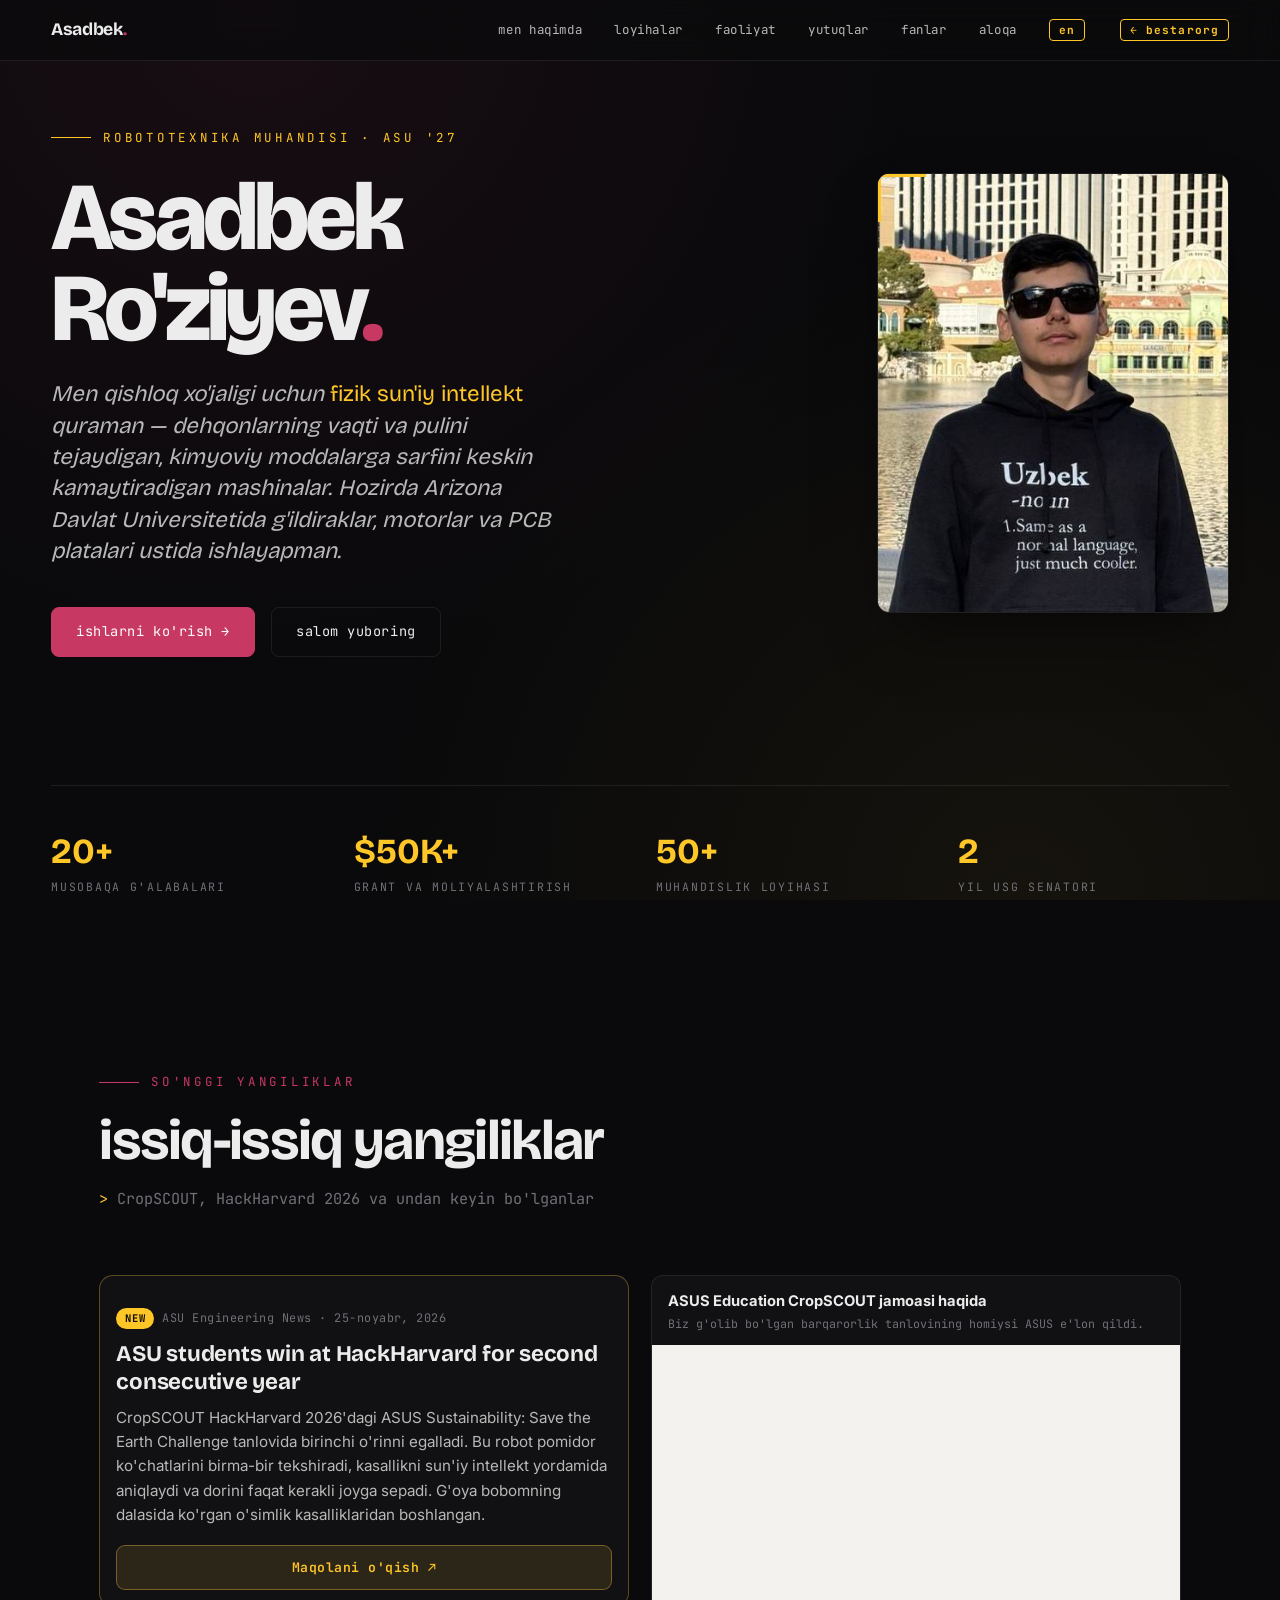
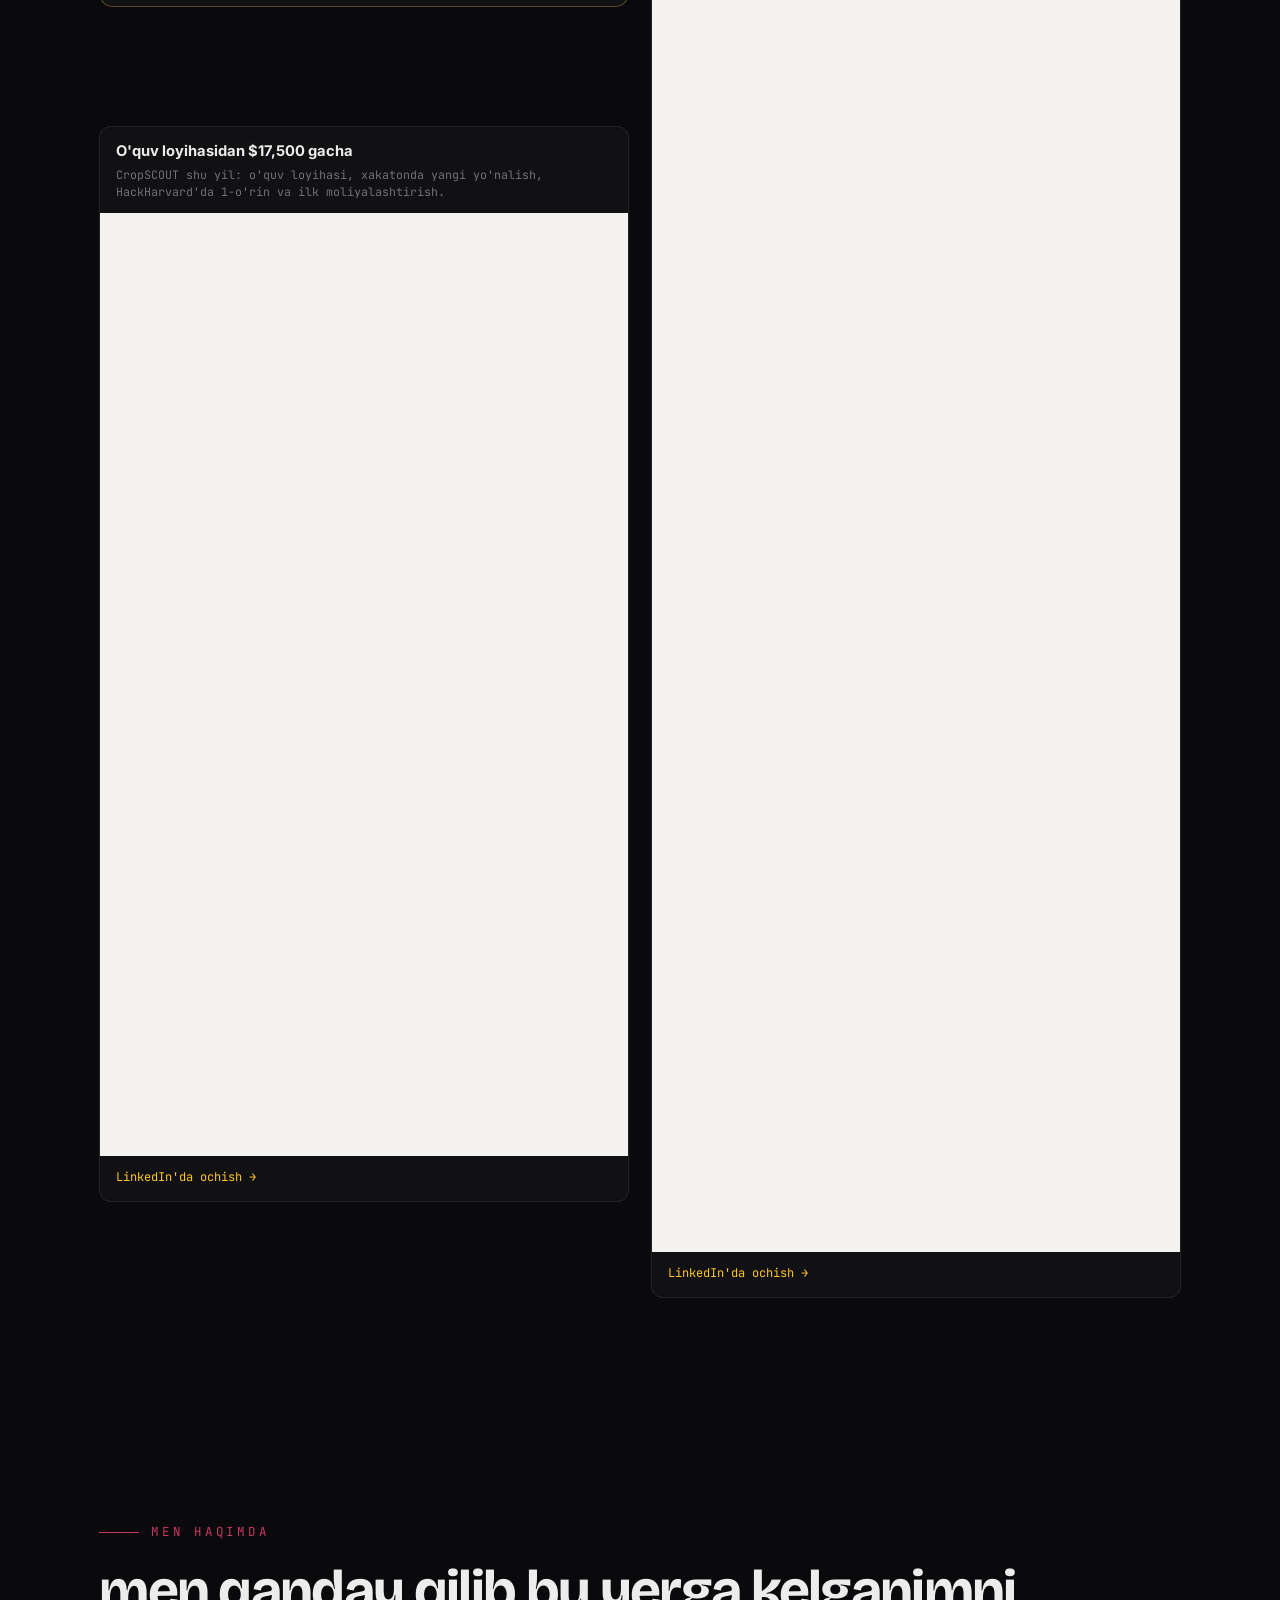
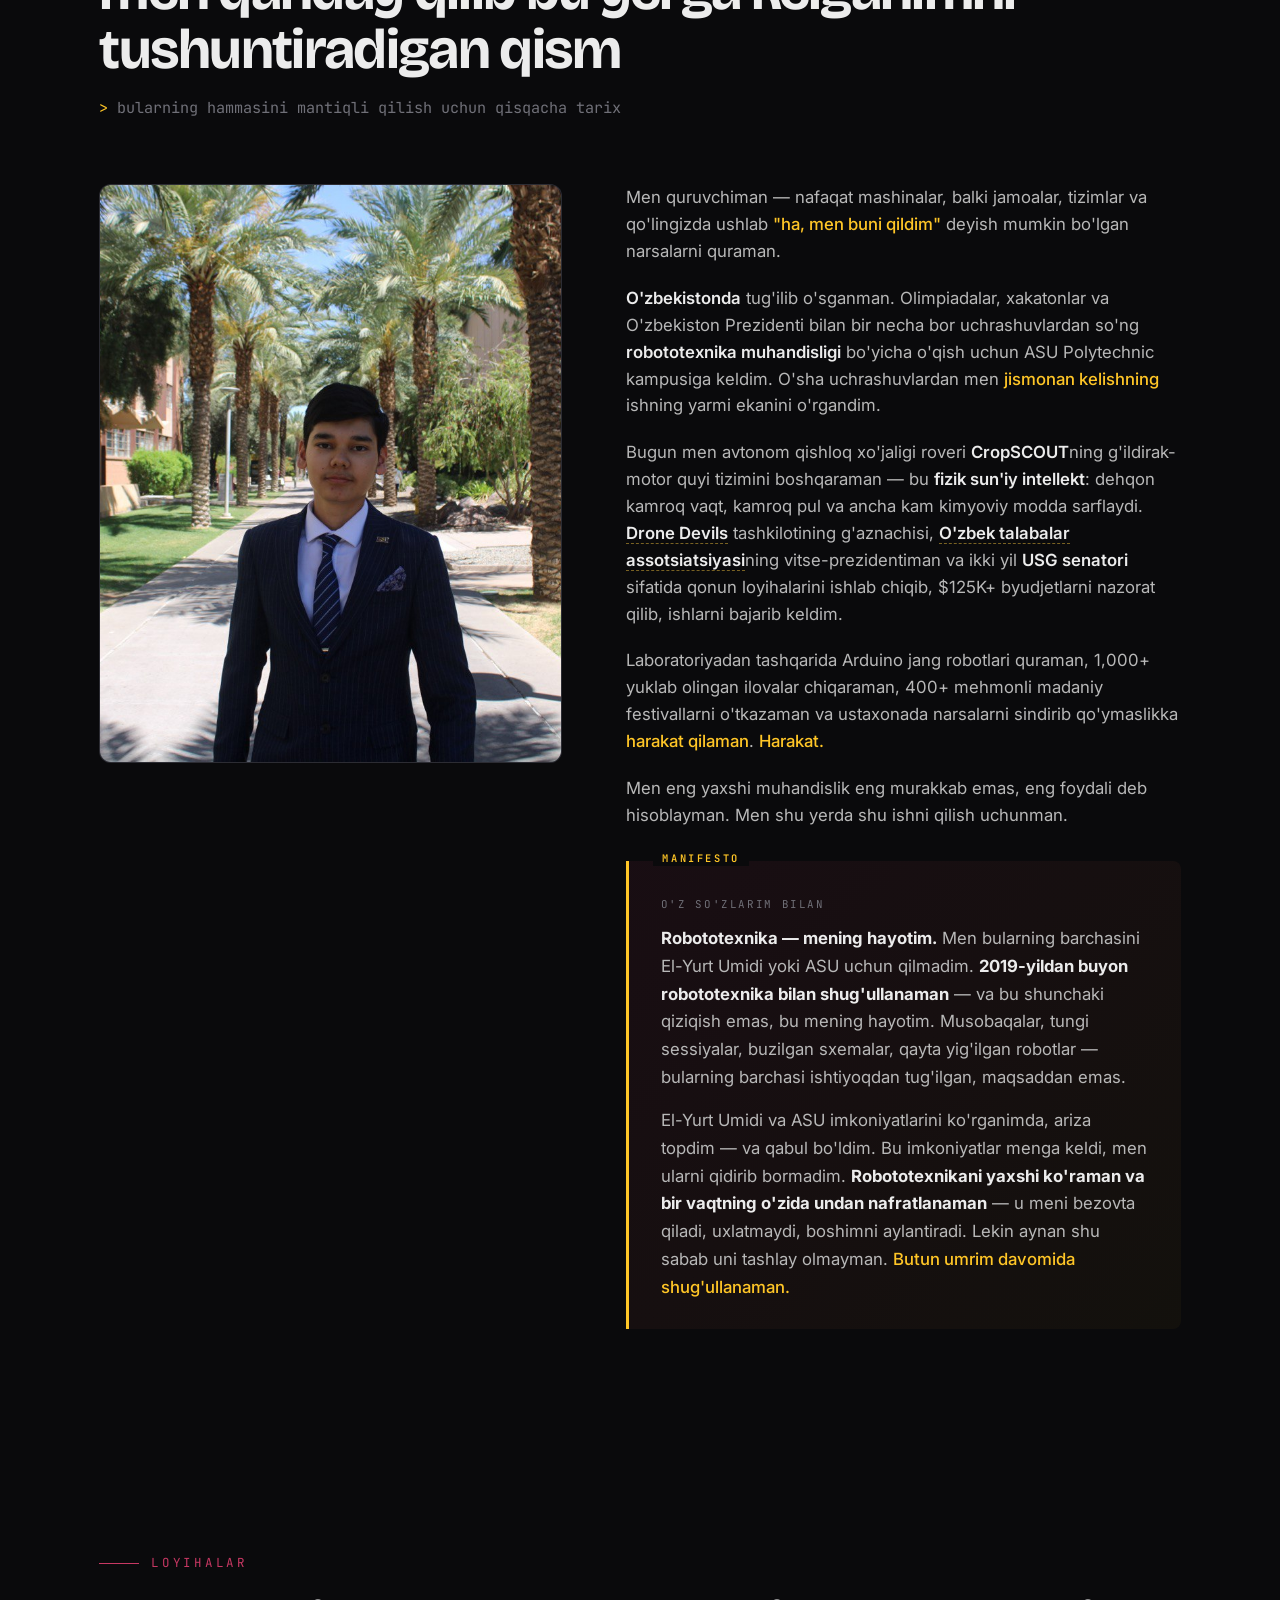
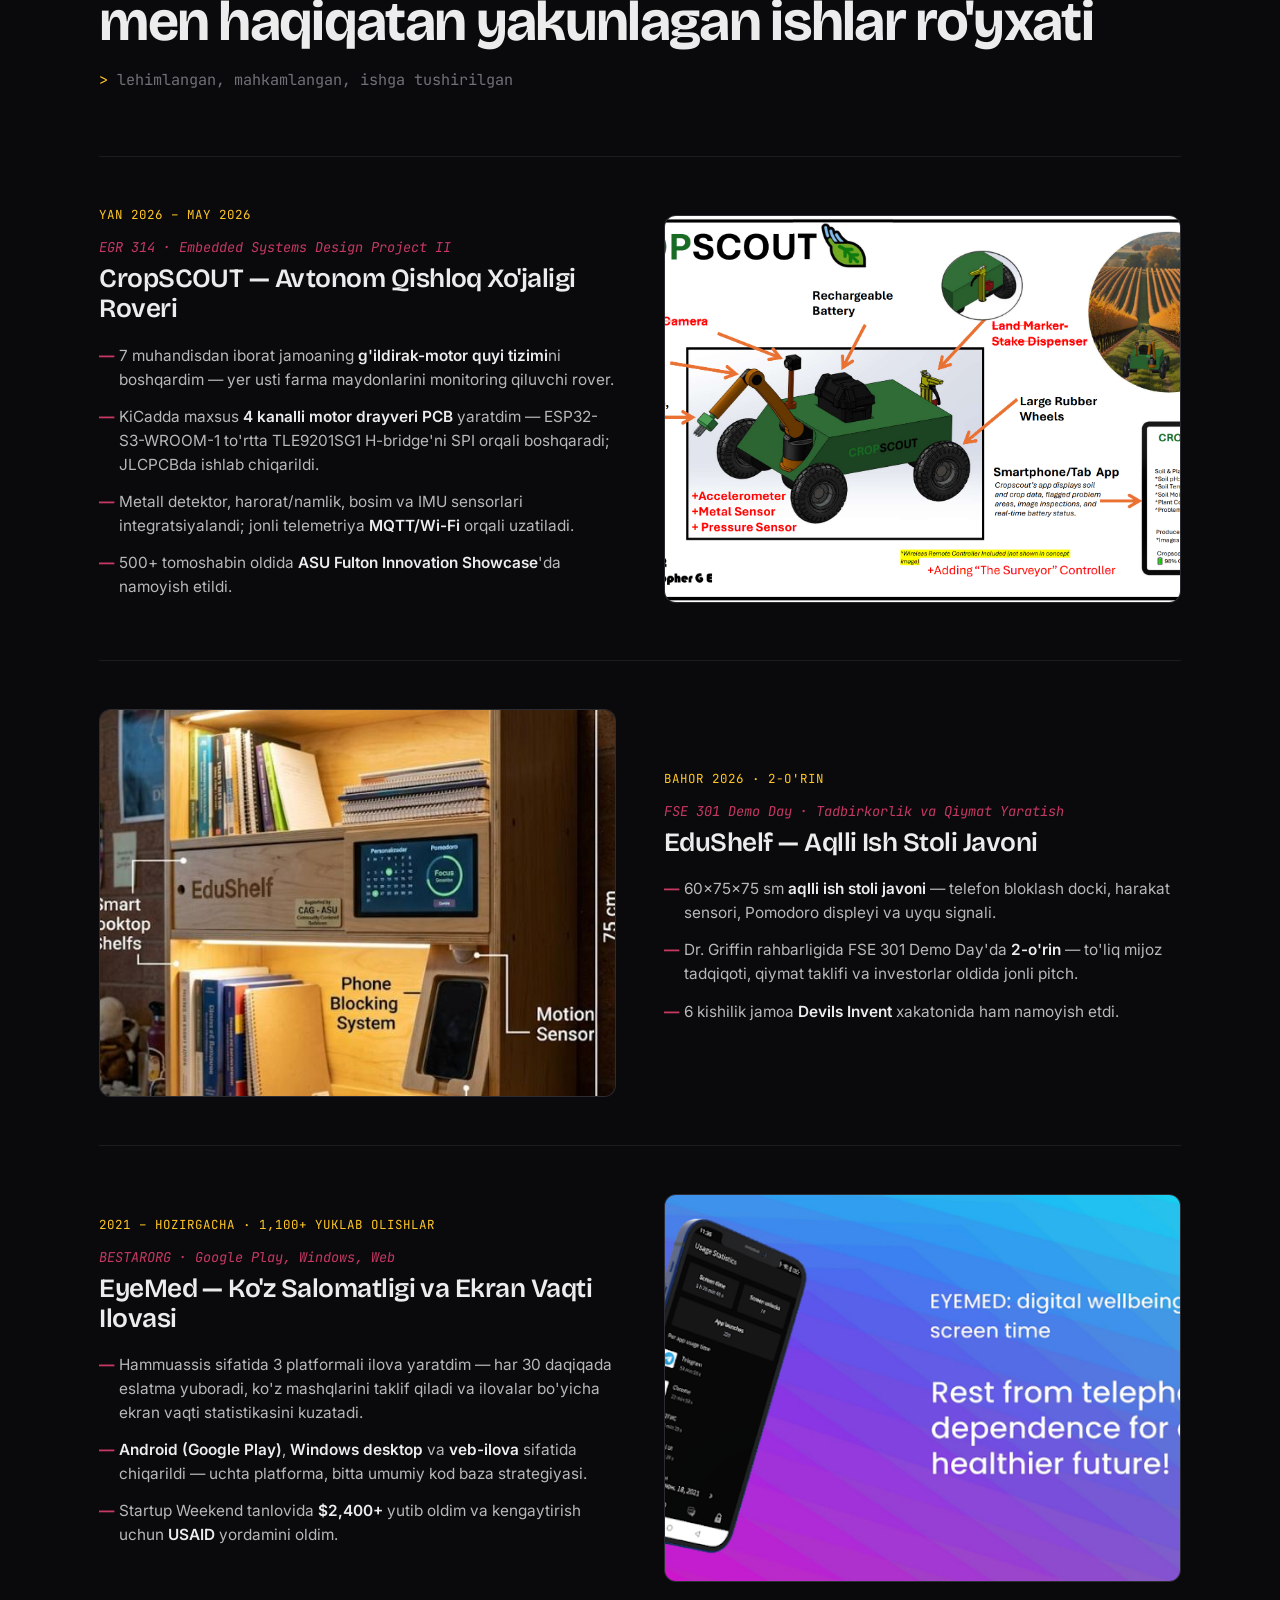
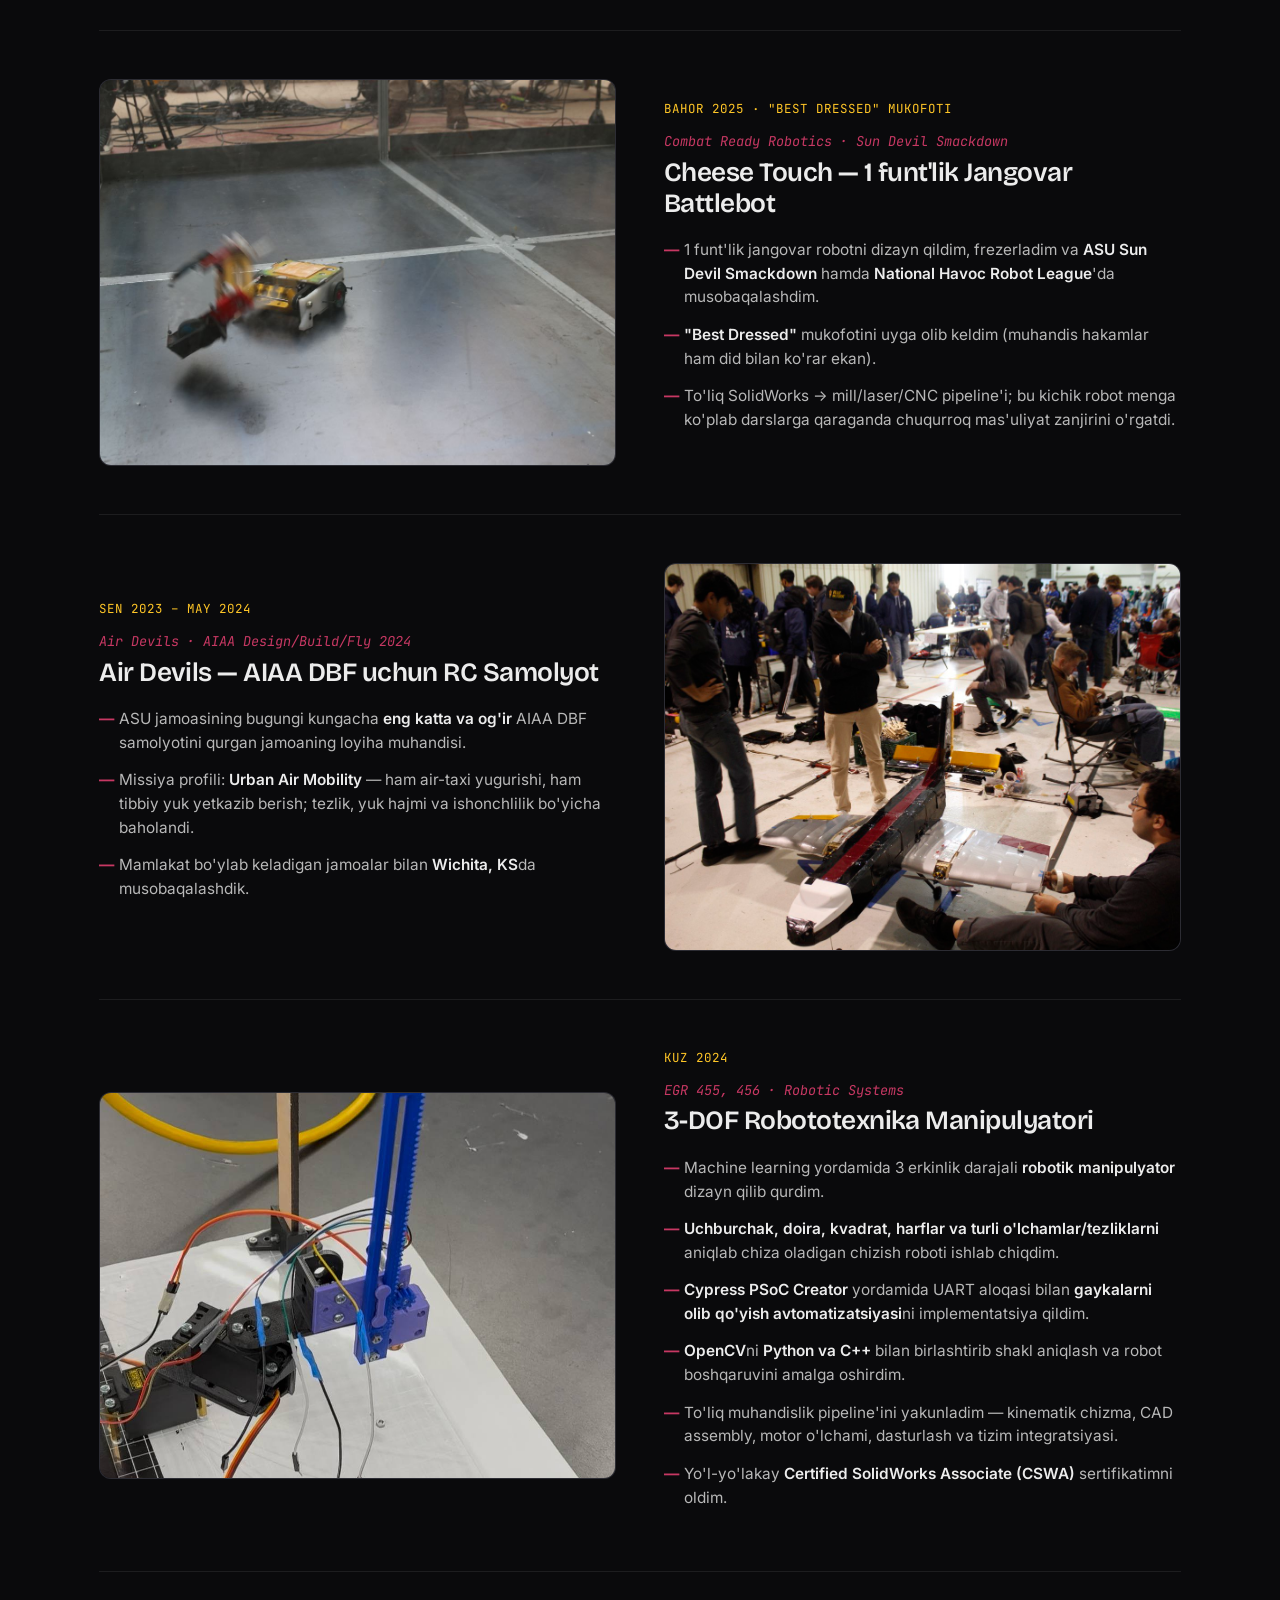
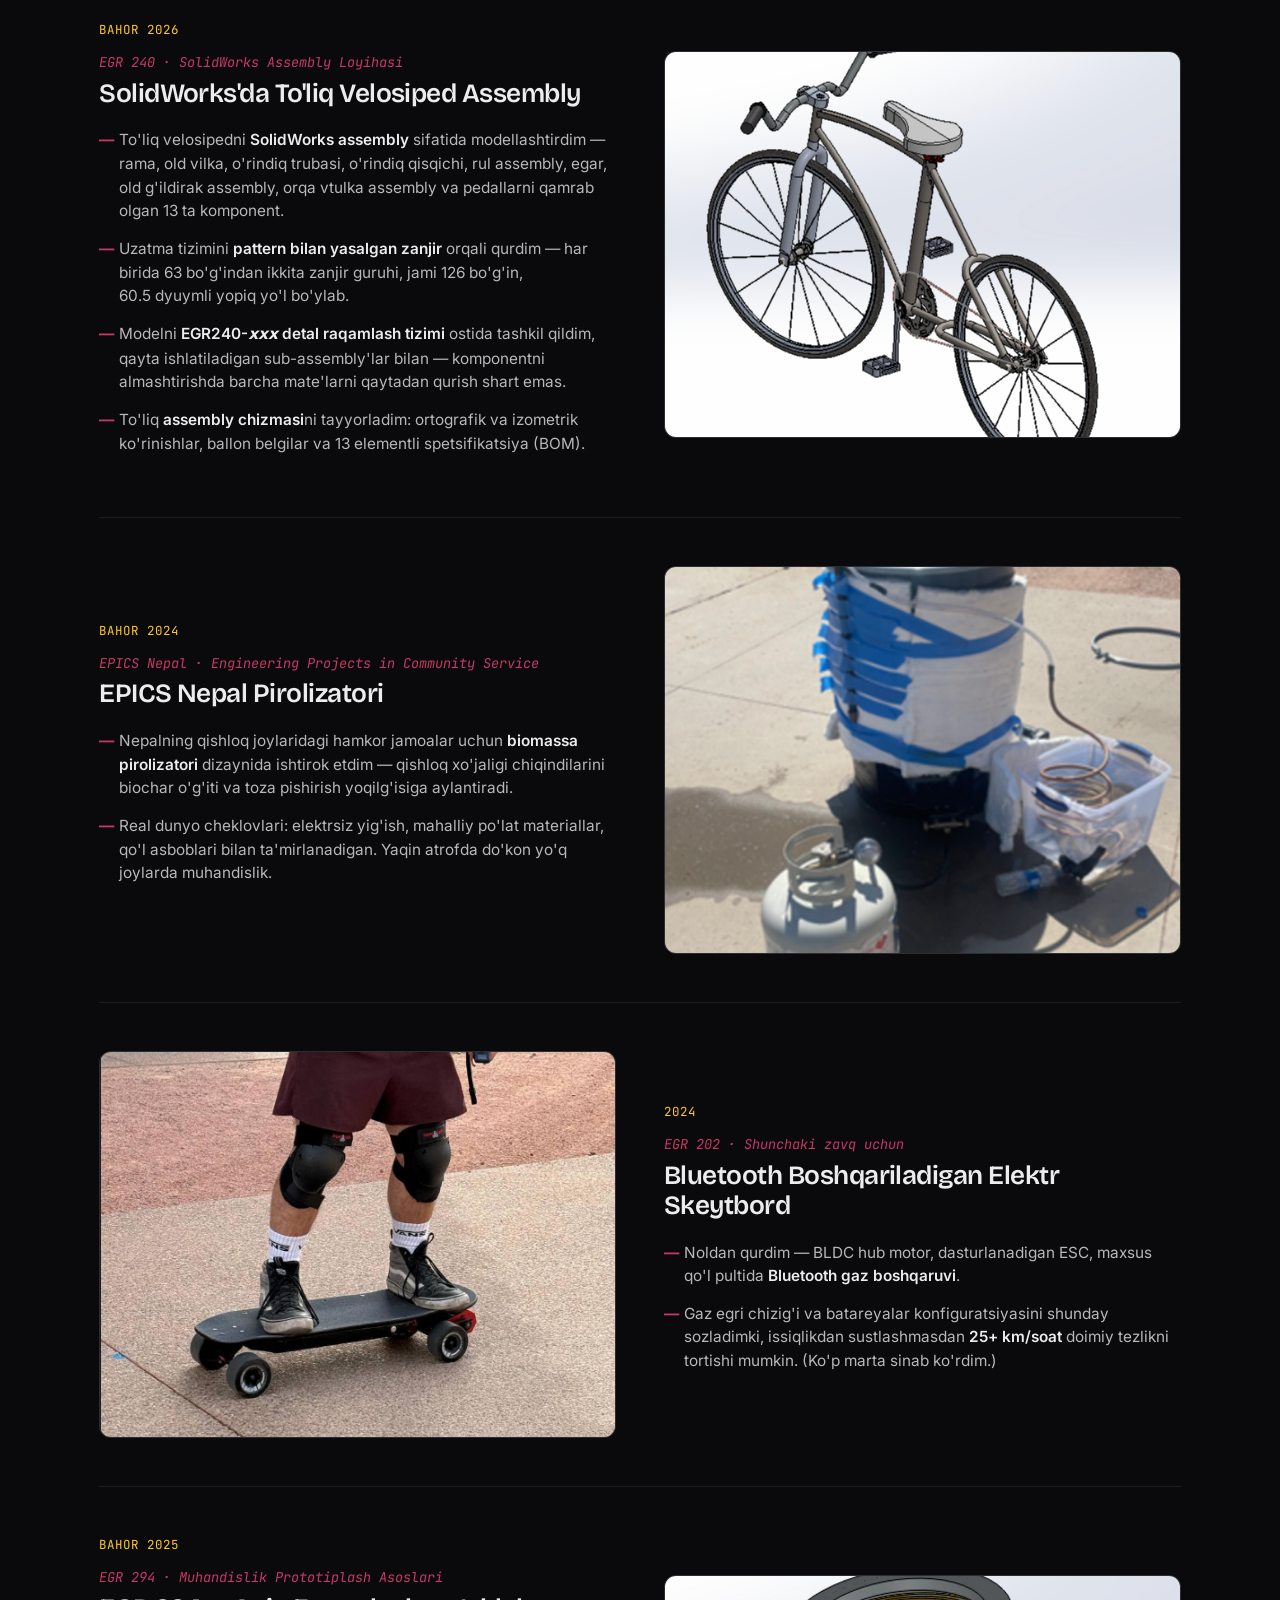
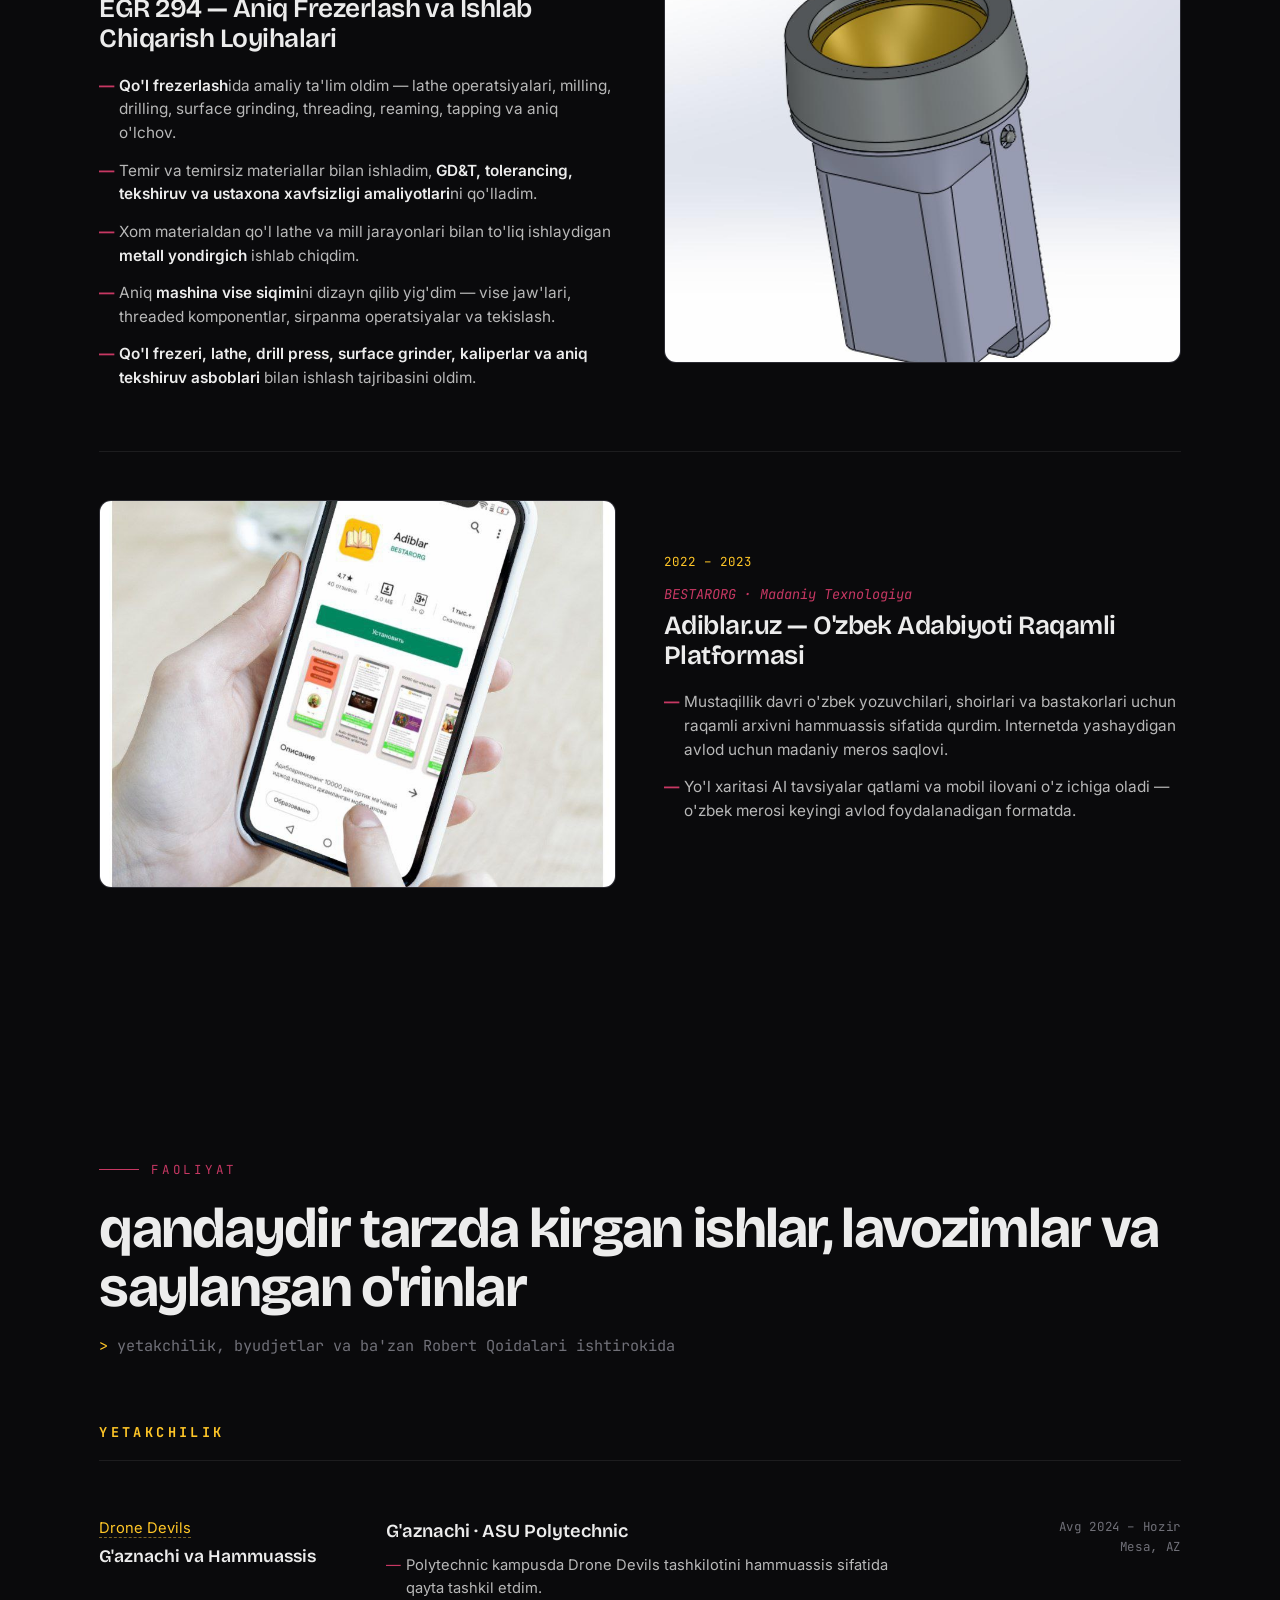
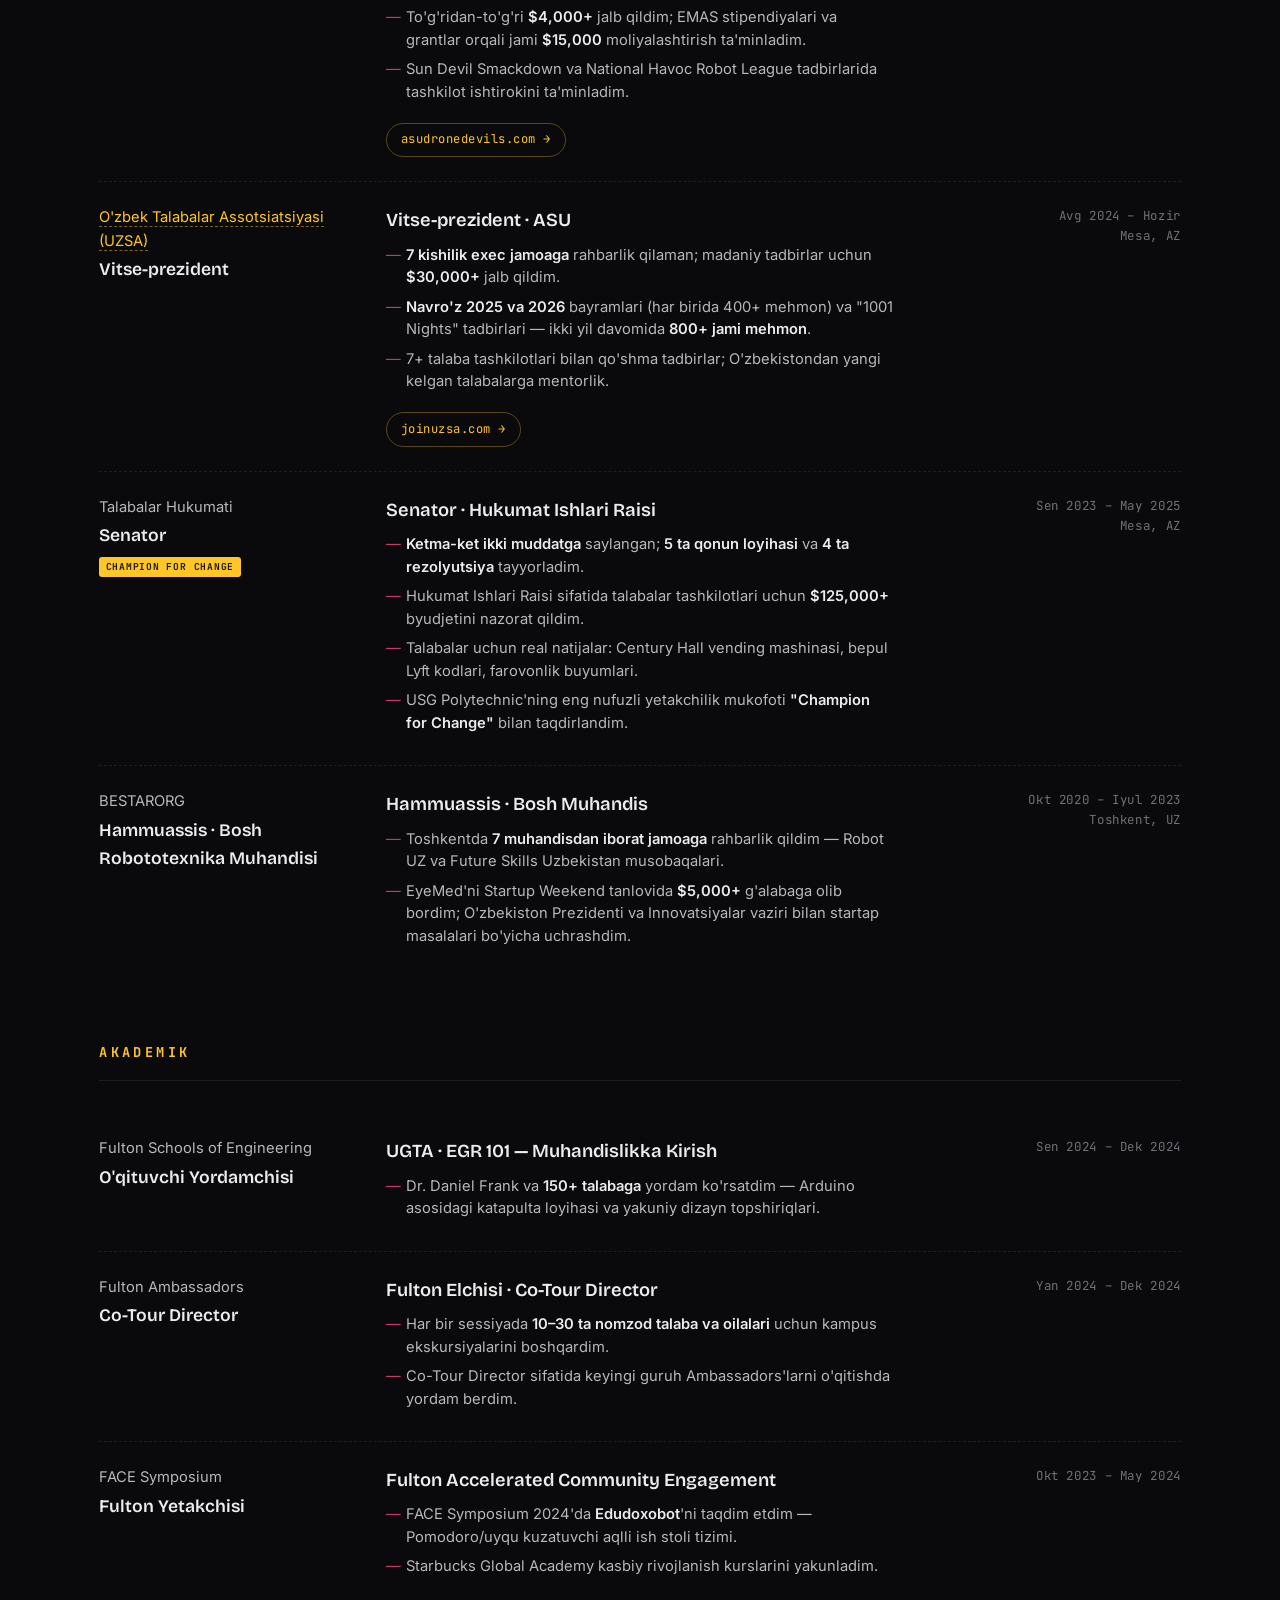
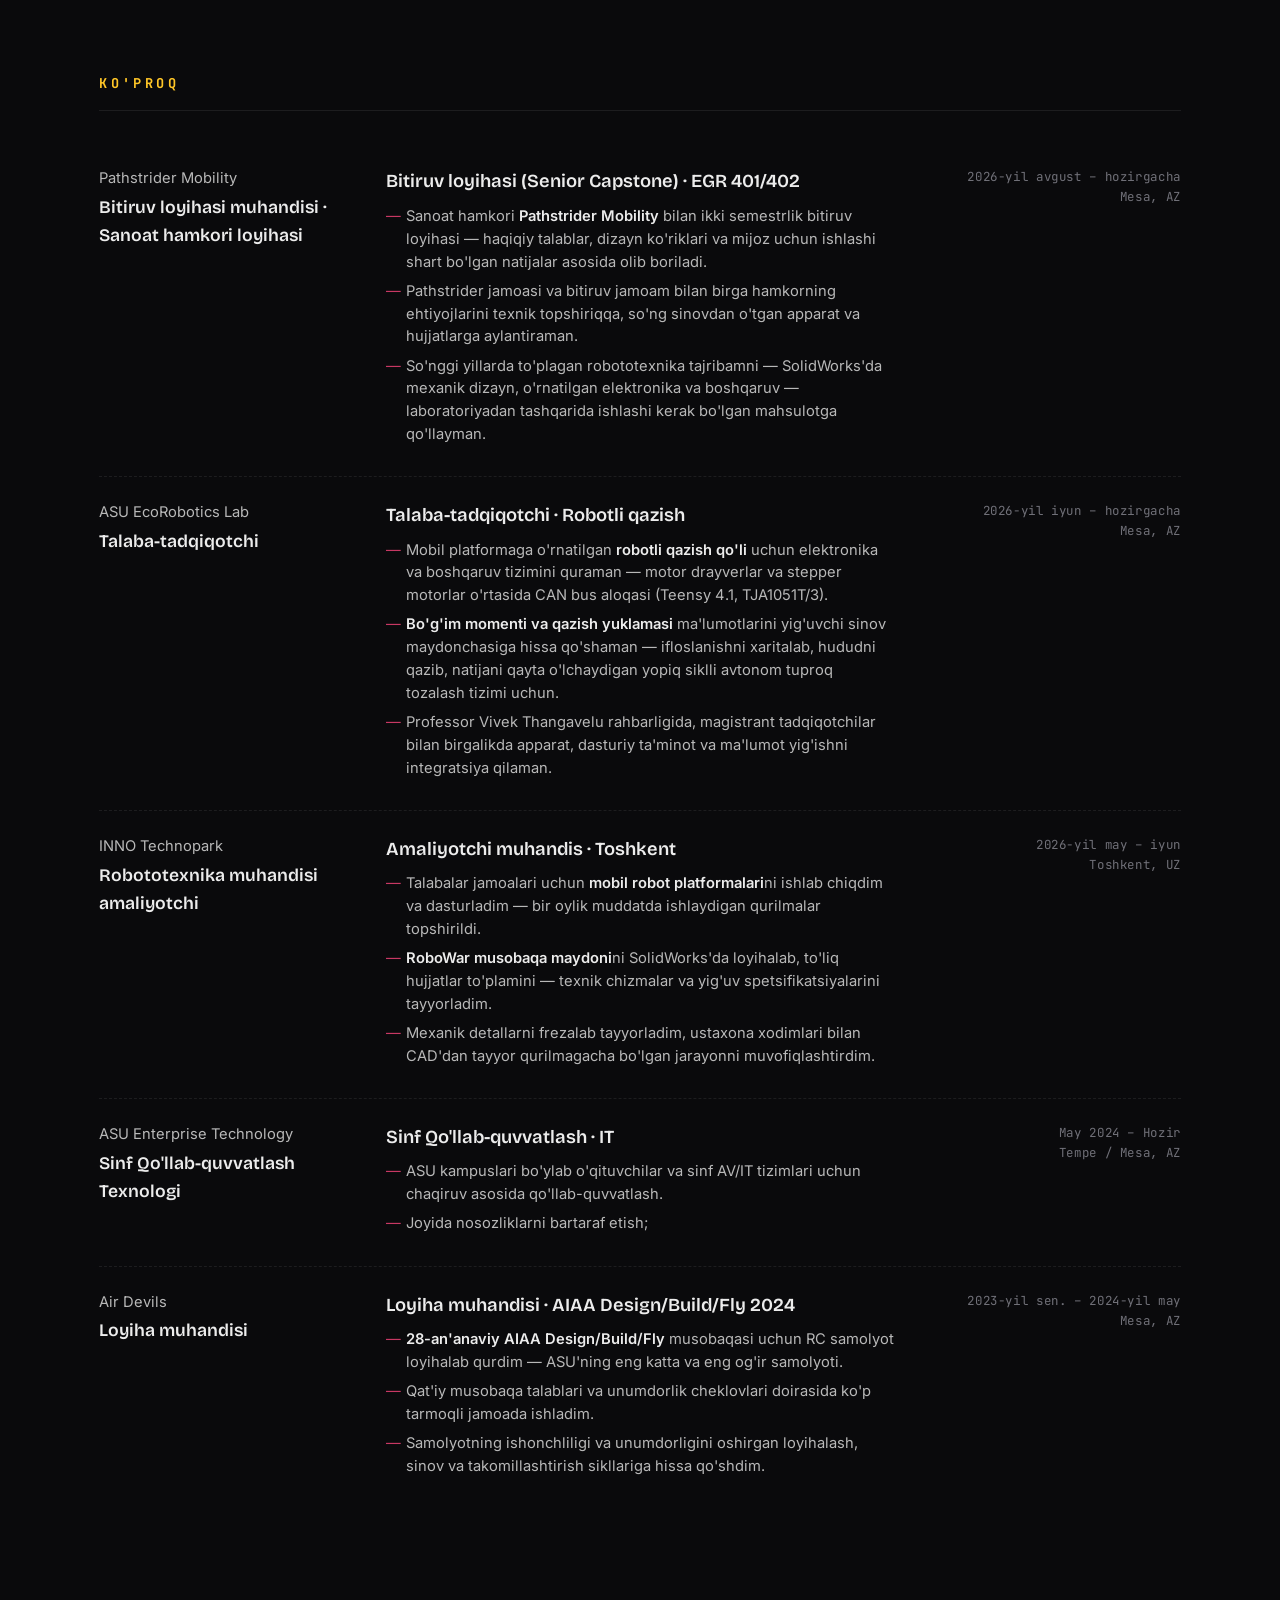
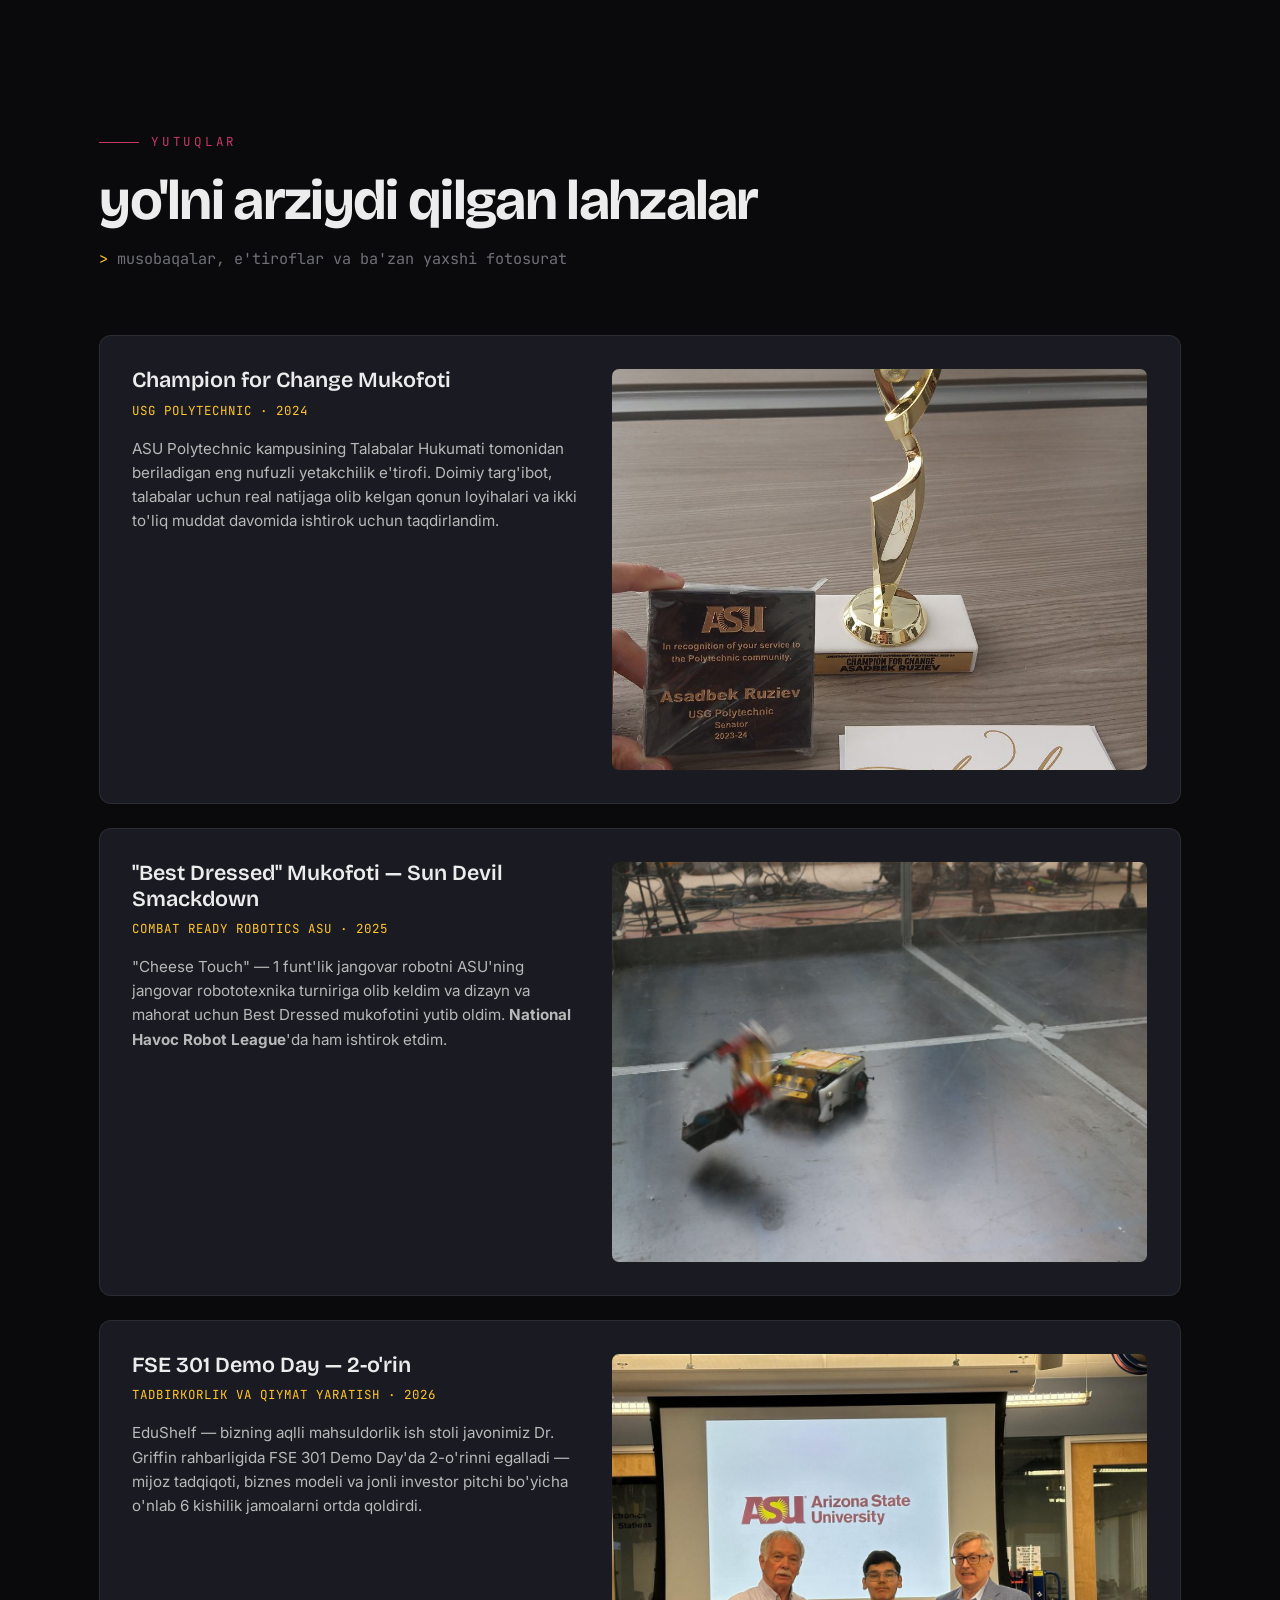
==== commit 5d9ced6c: "Add recent news: HackHarvard 2026 win, ASU article and CropSCOUT LinkedIn posts" ====
--- a/index-uz.html
+++ b/index-uz.html
@@ -1041,6 +1041,33 @@
   background:rgba(232,185,59,0.12);border:1px solid rgba(232,185,59,0.4);color:var(--gold,#E8B93B);
   border-radius:9px;padding:0.7rem 1rem;transition:background .18s ease;}
 .press-card .go:hover{background:rgba(232,185,59,0.22);}
+
+/* ---------- recent news ---------- */
+/* The newest things, right under the hero. The ASUS post is the tall one, so it
+   gets a column to itself and the article plus the shorter post stack beside it.
+   On a phone everything falls into one column, newest first. The LinkedIn
+   heights are the ones LinkedIn's own embed code asks for at ~500px wide. */
+.news-grid{display:grid;grid-template-columns:minmax(0,1fr) minmax(0,1fr);
+  grid-template-areas:"story asus" "post asus";gap:1.4rem;align-items:start;}
+.news-story{grid-area:story;}
+.news-asus{grid-area:asus;}
+.news-post{grid-area:post;}
+@media(max-width:820px){.news-grid{grid-template-columns:1fr;grid-template-areas:"story" "asus" "post";}}
+.news-story{background:rgba(255,255,255,0.03);border:1px solid rgba(232,185,59,0.34);border-radius:14px;
+  padding:1rem;display:flex;flex-direction:column;}
+.news-story img{width:100%;aspect-ratio:1376/768;object-fit:cover;border-radius:9px;display:block;background:var(--bg-card);}
+.news-kicker{display:flex;flex-wrap:wrap;gap:0.5rem;align-items:center;margin-top:1rem;
+  font-family:var(--font-mono);font-size:0.74rem;color:var(--ink-mute);letter-spacing:0.04em;}
+.news-kicker .new{color:var(--bg);background:var(--gold);border-radius:999px;padding:0.12rem 0.55rem;
+  font-weight:700;letter-spacing:0.08em;text-transform:uppercase;font-size:0.66rem;}
+.news-story h3{font-family:var(--font-display);font-size:1.4rem;font-weight:700;line-height:1.25;
+  letter-spacing:-0.01em;margin:0.7rem 0 0.6rem;color:var(--ink);}
+.news-story p{color:var(--ink-soft);font-size:0.95rem;line-height:1.6;margin:0 0 1.1rem;}
+.news-story .go{margin-top:auto;display:block;text-align:center;text-decoration:none;
+  font-family:var(--font-mono);font-size:0.82rem;font-weight:600;letter-spacing:0.04em;
+  background:rgba(232,185,59,0.12);border:1px solid rgba(232,185,59,0.4);color:var(--gold,#E8B93B);
+  border-radius:9px;padding:0.7rem 1rem;transition:background .18s ease;}
+.news-story .go:hover{background:rgba(232,185,59,0.22);}
 </style>
 </head>
 <body>
@@ -1090,6 +1117,34 @@
         </div>
     </div>
 </header>
+
+
+<!-- =========================== RECENT NEWS =========================== -->
+<section class="s" id="news">
+    <div class="s-eyebrow">So'nggi yangiliklar</div>
+    <h2 class="s-title">issiq-issiq yangiliklar</h2>
+    <p class="s-sub">CropSCOUT, HackHarvard 2026 va undan keyin bo'lganlar</p>
+
+    <div class="news-grid">
+      <article class="news-story">
+        <img src="https://news.engineering.asu.edu/wp-content/uploads/2026/11/HarvardHack-sustainability.jpg" alt="ASU'dagi CropSCOUT jamoasi robot va virtual issiqxona bilan" referrerpolicy="no-referrer" onerror="this.style.display='none'">
+        <div class="news-kicker"><span class="new">new</span><span>ASU Engineering News · 25-noyabr, 2026</span></div>
+        <h3>ASU students win at HackHarvard for second consecutive year</h3>
+        <p>CropSCOUT HackHarvard 2026'dagi ASUS Sustainability: Save the Earth Challenge tanlovida birinchi o'rinni egalladi. Bu robot pomidor ko'chatlarini birma-bir tekshiradi, kasallikni sun'iy intellekt yordamida aniqlaydi va dorini faqat kerakli joyga sepadi. G'oya bobomning dalasida ko'rgan o'simlik kasalliklaridan boshlangan.</p>
+        <a class="go" href="https://news.engineering.asu.edu/2026/11/asu-students-win-at-hackharvard-for-second-consecutive-year/" target="_blank" rel="noopener">Maqolani o'qish ↗</a>
+      </article>
+      <div class="li-item news-asus">
+        <div class="cap"><b>ASUS Education CropSCOUT jamoasi haqida</b><span>Biz g'olib bo'lgan barqarorlik tanlovining homiysi ASUS e'lon qildi.</span></div>
+        <iframe src="https://www.linkedin.com/embed/feed/update/urn:li:ugcPost:7530718947067805697" style="height:1507px" frameborder="0" allowfullscreen="" loading="lazy" title="ASUS Education CropSCOUT jamoasi haqida"></iframe>
+        <div class="fallback"><a href="https://www.linkedin.com/feed/update/urn:li:ugcPost:7530718947067805697/" target="_blank" rel="noopener">LinkedIn'da ochish →</a></div>
+      </div>
+      <div class="li-item news-post">
+        <div class="cap"><b>O'quv loyihasidan $17,500 gacha</b><span>CropSCOUT shu yil: o'quv loyihasi, xakatonda yangi yo'nalish, HackHarvard'da 1-o'rin va ilk moliyalashtirish.</span></div>
+        <iframe src="https://www.linkedin.com/embed/feed/update/urn:li:ugcPost:7527835958885552128" style="height:943px" frameborder="0" allowfullscreen="" loading="lazy" title="O'quv loyihasidan $17,500 gacha"></iframe>
+        <div class="fallback"><a href="https://www.linkedin.com/feed/update/urn:li:ugcPost:7527835958885552128/" target="_blank" rel="noopener">LinkedIn'da ochish →</a></div>
+      </div>
+    </div>
+</section>
 
 
 <!-- =========================== ABOUT =========================== -->
@@ -1711,6 +1766,12 @@
 
     <div class="press-grid">
       <div class="press-card">
+        <img src="https://news.engineering.asu.edu/wp-content/uploads/2026/11/HarvardHack-sustainability.jpg" alt="ASU'dagi CropSCOUT jamoasi robot va virtual issiqxona bilan" loading="lazy" referrerpolicy="no-referrer">
+        <h4>ASU students win at HackHarvard for second consecutive year</h4>
+        <div class="press-meta"><span>ASU Engineering News</span><span>Nov 2026</span></div>
+        <a class="go" href="https://news.engineering.asu.edu/2026/11/asu-students-win-at-hackharvard-for-second-consecutive-year/" target="_blank" rel="noopener">Maqolani o'qish ↗</a>
+      </div>
+      <div class="press-card">
         <h4>The story of a 17-year-old robotics specialist</h4>
         <div class="press-meta"><span>IT Park Uzbekistan</span><span>Mar 2023</span></div>
         <a class="go" href="https://www.it-park.uz/en/itpark/news/the-story-of-a-17-year-old-robotics-specialist" target="_blank" rel="noopener">Maqolani o'qish ↗</a>
